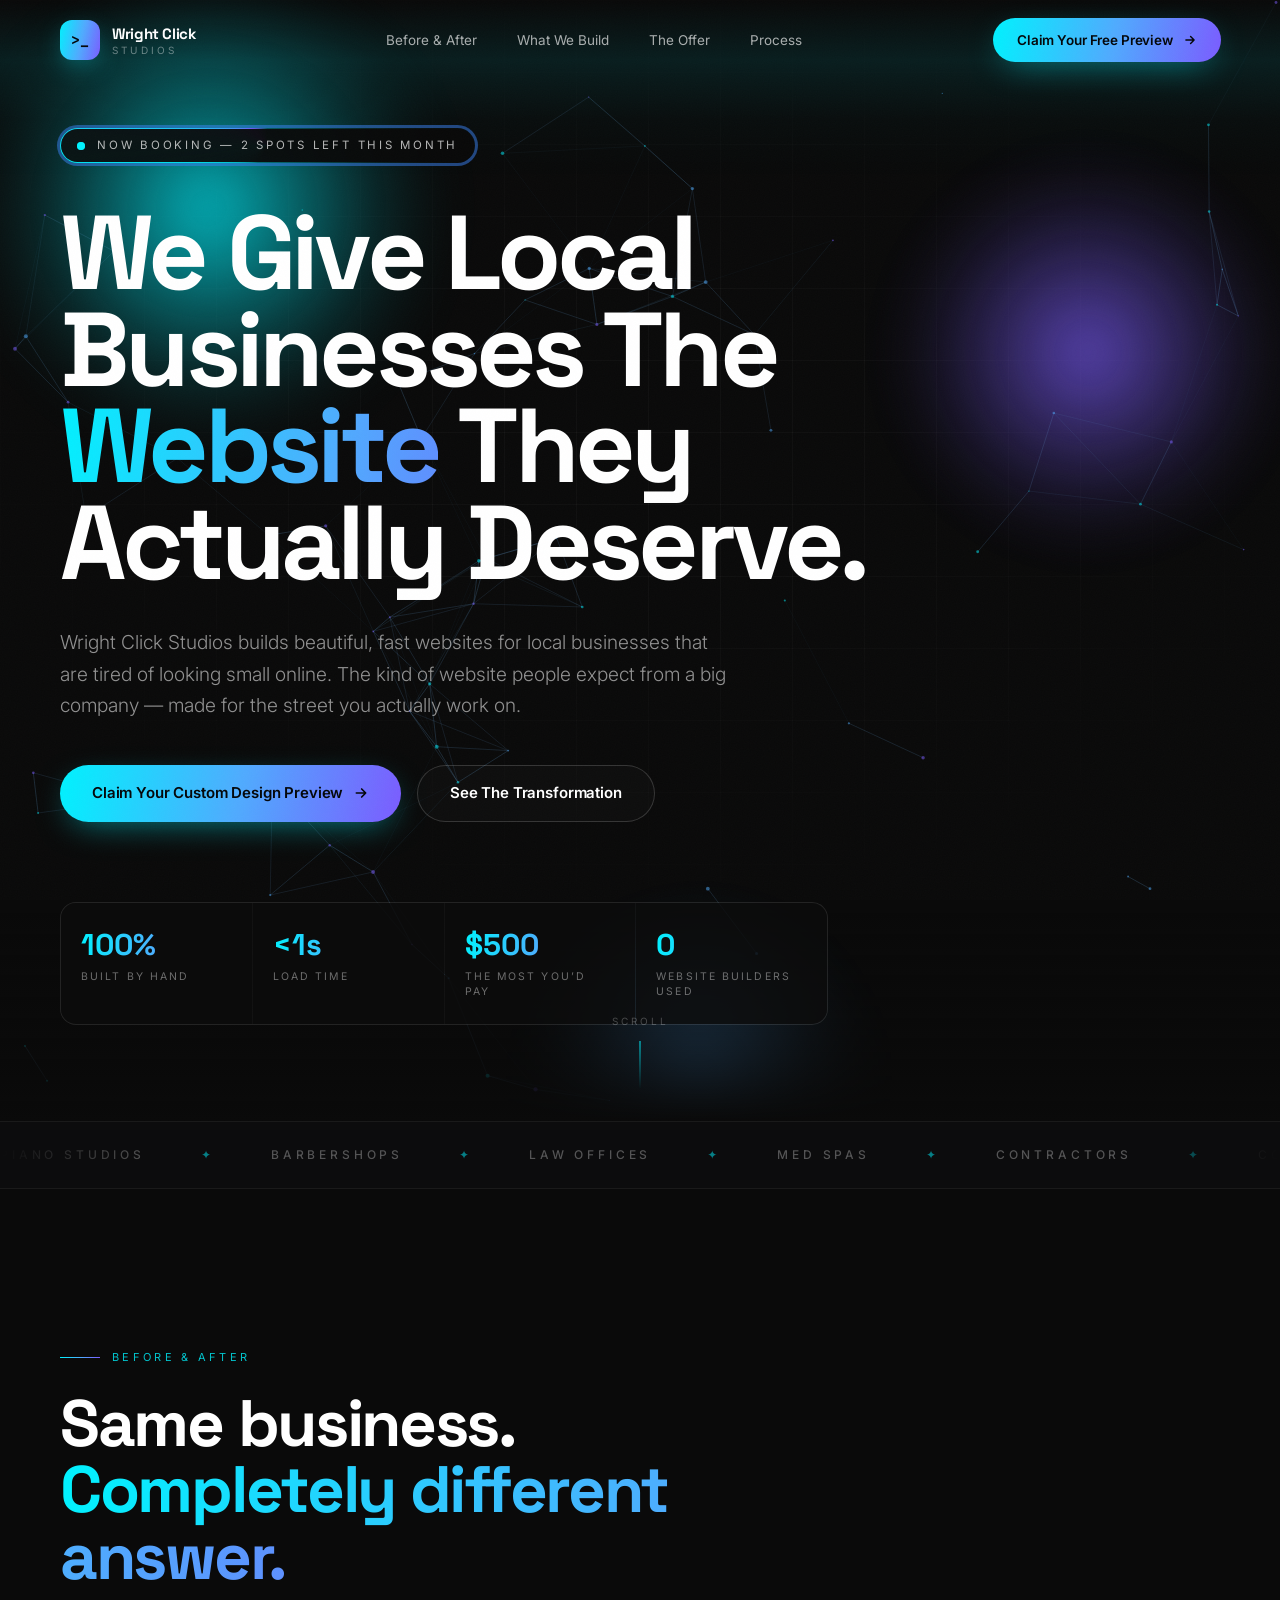
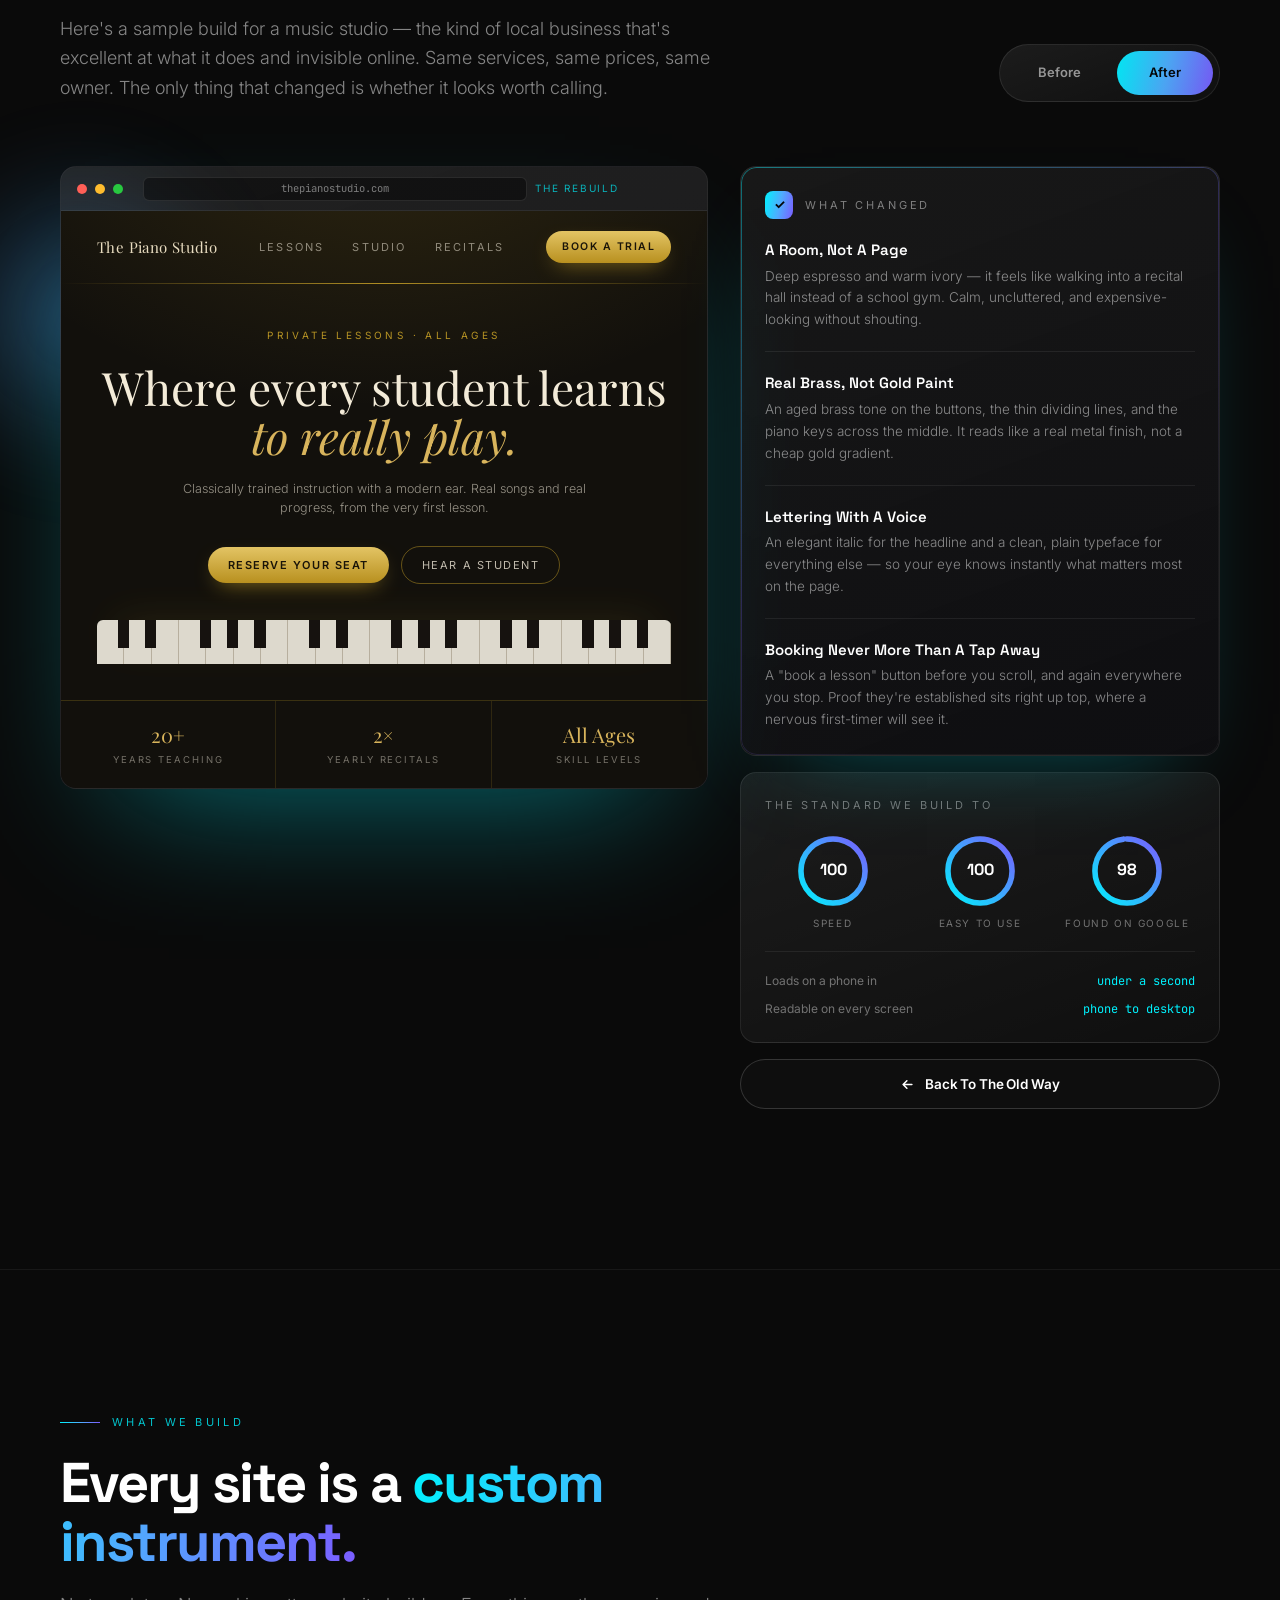
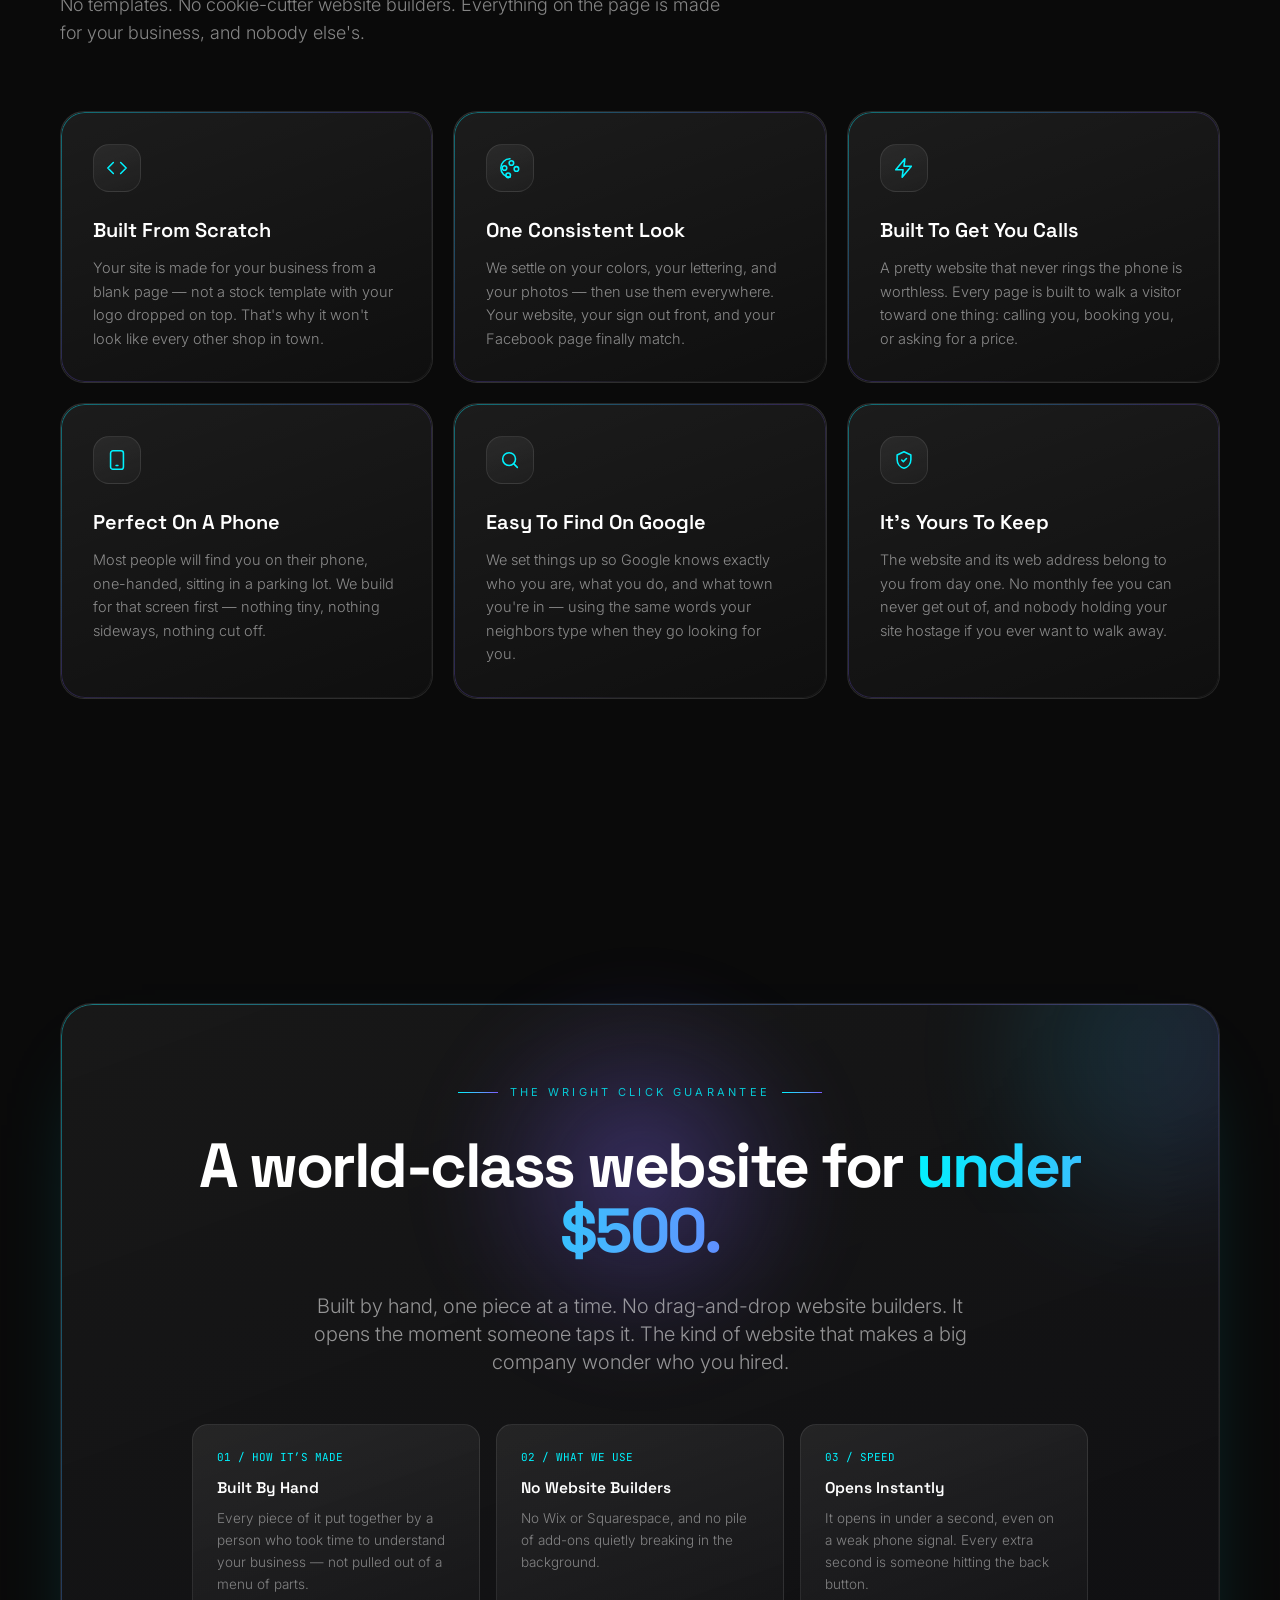
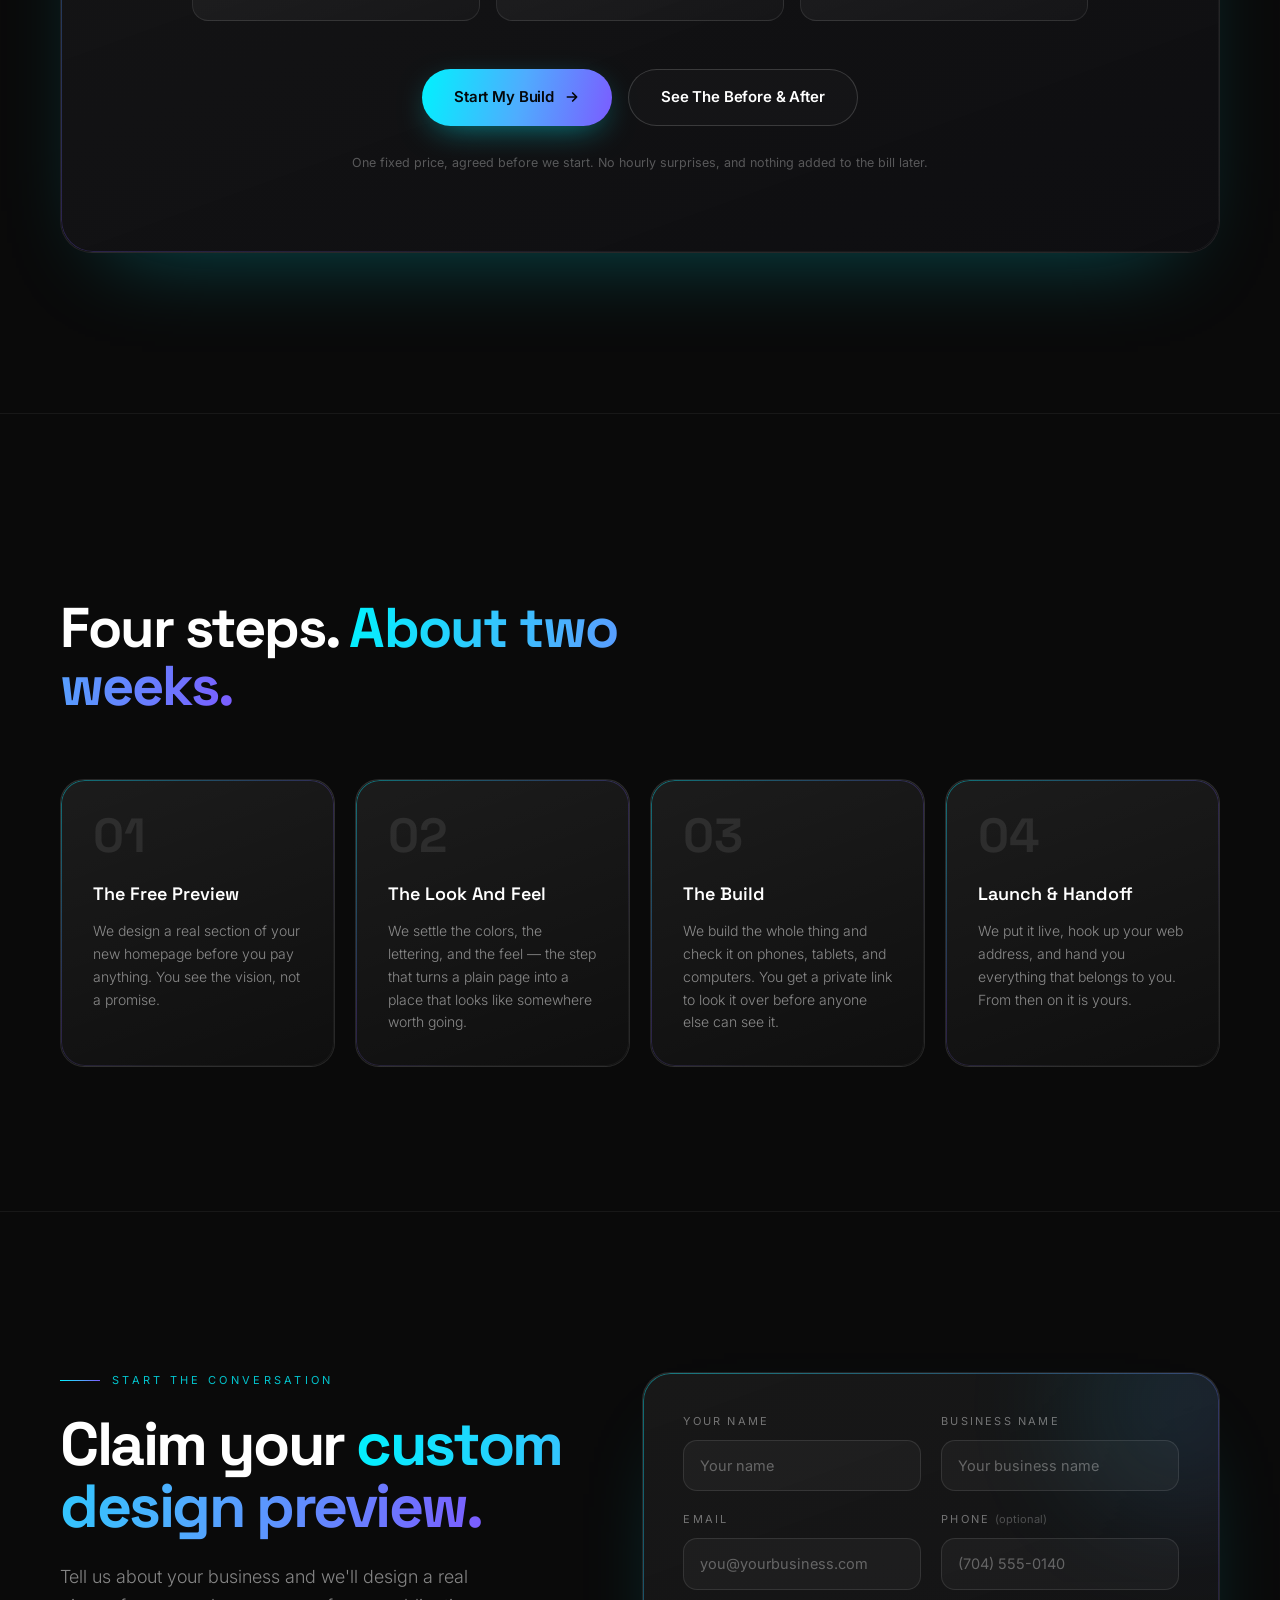
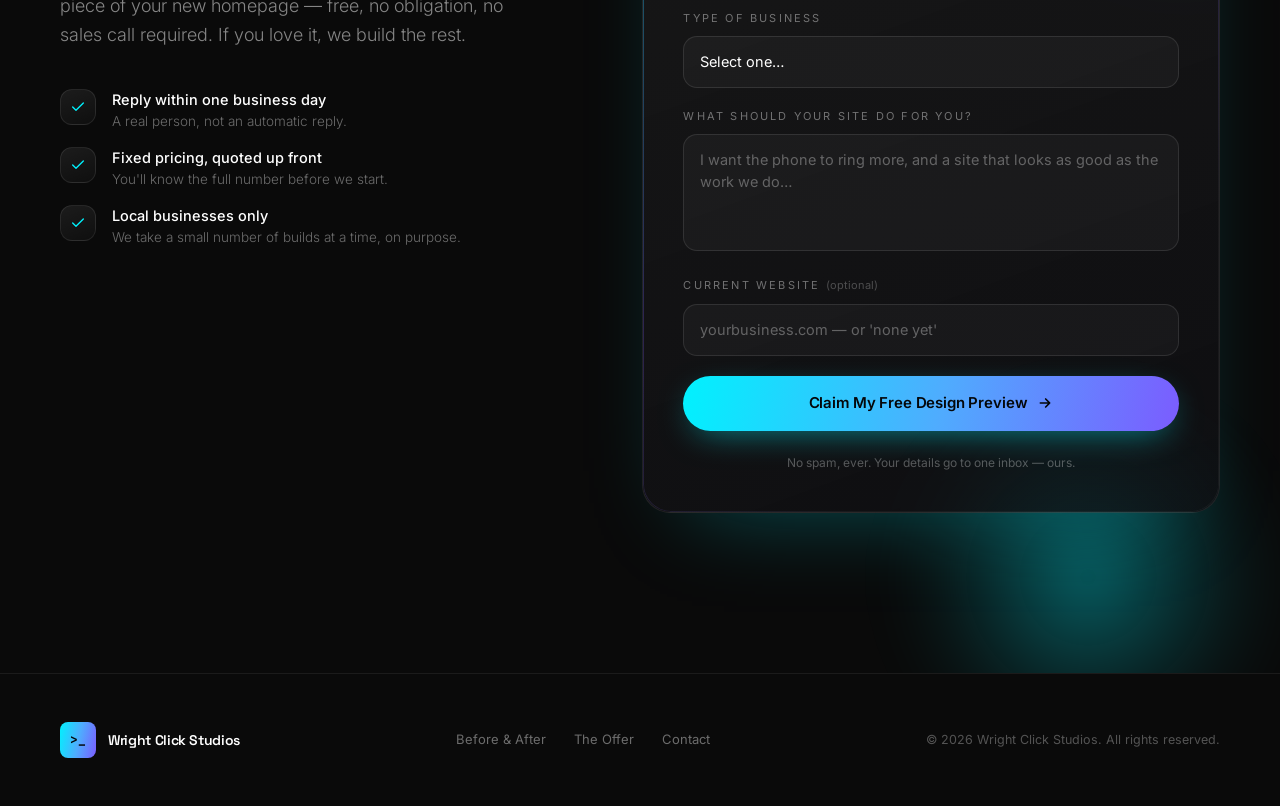
==== index.html @ a0e321ae "Rewrite remaining copy in plain English Removes the last of the industry language a local business o" ====
<!DOCTYPE html>
<html lang="en" class="scroll-smooth">
<head>
<meta charset="UTF-8" />
<meta name="viewport" content="width=device-width, initial-scale=1.0" />
<title>Wright Click Studios — Elite Websites for Local Businesses</title>
<meta name="description" content="Wright Click Studios builds beautiful, fast websites for local businesses. A website you'd be proud of, for under $500." />
<meta name="theme-color" content="#0A0A0A" />

<!-- Carried over from the previous page at this domain. Removing it breaks TikTok domain verification. -->
<meta name="tiktok-developers-site-verification" content="P2GTsfRB4DUnDLSib3ySKTYpfyuixVwl" />

<meta property="og:title" content="Wright Click Studios — Elite Websites for Local Businesses" />
<meta property="og:description" content="We give local businesses the website they actually deserve. Built by hand, opens instantly, under $500." />
<meta property="og:type" content="website" />

<link rel="preconnect" href="https://fonts.googleapis.com" />
<link rel="preconnect" href="https://fonts.gstatic.com" crossorigin />
<link href="https://fonts.googleapis.com/css2?family=Space+Grotesk:wght@400;500;600;700&family=Inter:wght@300;400;500;600&family=Playfair+Display:ital,wght@0,500;0,700;1,500&family=JetBrains+Mono:wght@400;500&display=swap" rel="stylesheet" />

<!-- Tailwind is pre-compiled into the <style> block below. No CDN, no in-browser build. -->

<style>
  :root{
    --cyan:#00F2FE;
    --azure:#4FACFE;
    --violet:#7B5CFF;
    --grad: linear-gradient(102deg, #00F2FE 0%, #4FACFE 52%, #7B5CFF 100%);
  }

  html { scroll-padding-top: 96px; }
  body {
    background:#0A0A0A;
    color:#FFFFFF;
    -webkit-font-smoothing: antialiased;
    overflow-x: hidden;
  }

  ::selection { background: rgba(0,242,254,.28); color:#fff; }

  /* ---------- Scrollbar ---------- */
  ::-webkit-scrollbar { width: 10px; }
  ::-webkit-scrollbar-track { background:#0A0A0A; }
  ::-webkit-scrollbar-thumb {
    background: linear-gradient(180deg,#00F2FE,#7B5CFF);
    border-radius: 99px;
    border: 3px solid #0A0A0A;
  }

  /* ---------- Text + border gradients ---------- */
  .grad-text{
    background: var(--grad);
    -webkit-background-clip: text;
    background-clip: text;
    color: transparent;
  }
  .grad-bg{ background: var(--grad); }

  /* Gradient hairline border via mask */
  .grad-border{ position: relative; }
  .grad-border::before{
    content:"";
    position:absolute; inset:0;
    border-radius: inherit;
    padding:1px;
    background: linear-gradient(140deg, rgba(0,242,254,.55), rgba(123,92,255,.35) 45%, rgba(255,255,255,.06) 75%);
    -webkit-mask: linear-gradient(#000 0 0) content-box, linear-gradient(#000 0 0);
    -webkit-mask-composite: xor;
            mask: linear-gradient(#000 0 0) content-box, linear-gradient(#000 0 0);
            mask-composite: exclude;
    pointer-events:none;
    opacity:.75;
    transition: opacity .45s ease;
  }
  .grad-border:hover::before{ opacity:1; }

  /* ---------- Glass ---------- */
  /* No backdrop-filter here on purpose. A dozen blurred surfaces on screen at
     once was the main source of scroll jank, and over a near-black page the
     blur is invisible anyway — a translucent gradient reads identically.
     backdrop-filter is reserved for the fixed nav, which really does sit over
     moving content. */
  .glass{
    background: linear-gradient(160deg, rgba(255,255,255,.075), rgba(255,255,255,.025));
    border: 1px solid rgba(255,255,255,.09);
  }
  .glass-deep{
    background: linear-gradient(160deg, rgba(255,255,255,.06), rgba(16,16,20,.72));
    border: 1px solid rgba(255,255,255,.08);
    box-shadow: 0 40px 90px -50px rgba(0,242,254,.35), inset 0 1px 0 rgba(255,255,255,.07);
  }

  /* ---------- Ambient light ---------- */
  /* No filter: blur() at all. Blurring a 700px element is the single most
     expensive thing on the page — its cost scales with both radius and area,
     and it was what made scrolling stutter. A multi-stop radial gradient
     produces the same soft falloff and composites for free. */
  .aurora{
    position:absolute;
    border-radius:50%;
    filter: blur(22px);   /* small radius only — the gradient does the real work */
    pointer-events:none;
    will-change: transform;
  }
  /* Falloff is deliberately tight. Fill rate — the number of alpha-blended
     pixels — is what costs frames here, so the colour is concentrated in a
     bright core and reaches zero early rather than washing the viewport. */
  .a-cyan{
    background: radial-gradient(circle closest-side,
      rgba(0,242,254,.72), rgba(0,242,254,.38) 24%, rgba(0,242,254,.13) 44%,
      rgba(0,242,254,.03) 58%, rgba(0,242,254,0) 68%);
  }
  .a-violet{
    background: radial-gradient(circle closest-side,
      rgba(123,92,255,.75), rgba(123,92,255,.40) 24%, rgba(123,92,255,.14) 44%,
      rgba(123,92,255,.03) 58%, rgba(123,92,255,0) 68%);
  }
  .a-azure{
    background: radial-gradient(circle closest-side,
      rgba(79,172,254,.70), rgba(79,172,254,.36) 24%, rgba(79,172,254,.12) 44%,
      rgba(79,172,254,.03) 58%, rgba(79,172,254,0) 68%);
  }
  @keyframes drift {
    0%,100% { transform: translate3d(0,0,0) scale(1); }
    33%     { transform: translate3d(4%, -6%, 0) scale(1.09); }
    66%     { transform: translate3d(-5%, 4%, 0) scale(.96); }
  }
  .drift-slow { animation: drift 22s ease-in-out infinite; }
  .drift-slower { animation: drift 30s ease-in-out infinite reverse; }

  /* Fine technical grid */
  .grid-lines{
    background-image:
      linear-gradient(to right, rgba(255,255,255,.045) 1px, transparent 1px),
      linear-gradient(to bottom, rgba(255,255,255,.045) 1px, transparent 1px);
    background-size: 72px 72px;
    -webkit-mask-image: radial-gradient(ellipse 80% 60% at 50% 40%, #000 20%, transparent 78%);
            mask-image: radial-gradient(ellipse 80% 60% at 50% 40%, #000 20%, transparent 78%);
  }

  /* Film grain — plain fixed layer. No mix-blend-mode and no oversized box:
     both forced a full-viewport recomposite on every scroll frame. */
  .grain::after{
    content:"";
    position:fixed; inset:0;
    background-image:url("data:image/svg+xml,%3Csvg xmlns='http://www.w3.org/2000/svg' width='200' height='200'%3E%3Cfilter id='n'%3E%3CfeTurbulence type='fractalNoise' baseFrequency='.85' numOctaves='3'/%3E%3C/filter%3E%3Crect width='100%25' height='100%25' filter='url(%23n)' opacity='.42'/%3E%3C/svg%3E");
    opacity:.05;
    pointer-events:none;
    z-index:60;
  }

  /* ---------- Buttons ---------- */
  .btn{
    display:inline-flex; align-items:center; justify-content:center; gap:.6rem;
    border-radius: 999px;
    font-weight:600;
    letter-spacing:-.01em;
    /* --tx/--ty drive the magnetic pull, --s the hover scale, so JS and CSS never fight */
    transform: translate3d(var(--tx,0px), var(--ty,0px), 0) scale(var(--s,1));
    transition: transform .35s cubic-bezier(.16,1,.3,1), box-shadow .35s ease, background-color .35s ease, color .35s ease, border-color .35s ease, filter .35s ease;
    will-change: transform;
  }
  .btn:hover{ --s:1.055; }
  .btn:active{ --s:.975; }
  .magnetic{ transition: transform .18s cubic-bezier(.16,1,.3,1), box-shadow .35s ease, filter .35s ease; }
  .magnetic:not(:hover){ transition-duration: .55s; }
  .btn:focus-visible{ outline:2px solid var(--cyan); outline-offset:3px; }

  .btn-primary{
    background: var(--grad);
    color:#04070A;
    box-shadow: 0 10px 34px -12px rgba(0,242,254,.6);
  }
  .btn-primary:hover{ box-shadow: 0 20px 55px -14px rgba(0,242,254,.78); filter: brightness(1.07); }

  .btn-ghost{
    border:1px solid rgba(255,255,255,.16);
    color:#fff;
    background: rgba(255,255,255,.02);
  }
  .btn-ghost:hover{ border-color: rgba(0,242,254,.55); background: rgba(0,242,254,.07); }

  /* Shimmer sweep on primary buttons */
  .sheen{ position:relative; overflow:hidden; }
  .sheen::after{
    content:"";
    position:absolute; top:0; left:-130%;
    width:60%; height:100%;
    background: linear-gradient(100deg, transparent, rgba(255,255,255,.55), transparent);
    transform: skewX(-18deg);
    transition: left .75s cubic-bezier(.16,1,.3,1);
  }
  .sheen:hover::after{ left:130%; }

  /* ---------- Reveal on scroll ---------- */
  .reveal{
    opacity:0;
    transform: translateY(26px);
    transition: opacity .95s cubic-bezier(.16,1,.3,1), transform .95s cubic-bezier(.16,1,.3,1);
    transition-delay: var(--d, 0ms);
  }
  .reveal.in{ opacity:1; transform:none; }

  /* ---------- Marquee ---------- */
  @keyframes scrollx { from{ transform: translateX(0); } to{ transform: translateX(-50%); } }
  .marquee-track{ animation: scrollx 38s linear infinite; }
  .marquee:hover .marquee-track{ animation-play-state: paused; }
  .fade-x{
    -webkit-mask-image: linear-gradient(to right, transparent, #000 12%, #000 88%, transparent);
            mask-image: linear-gradient(to right, transparent, #000 12%, #000 88%, transparent);
  }

  /* ---------- Card spotlight follows cursor ---------- */
  .spotlight{ position:relative; overflow:hidden; }
  .spotlight::after{
    content:"";
    position:absolute; inset:0;
    background: radial-gradient(420px circle at var(--mx,50%) var(--my,0%), rgba(0,242,254,.13), transparent 62%);
    opacity:0; transition: opacity .5s ease;
    pointer-events:none;
  }
  .spotlight:hover::after{ opacity:1; }

  /* ---------- Case study panels ---------- */
  .panel{ display:none; }
  .panel.active{ display:block; animation: panelIn .65s cubic-bezier(.16,1,.3,1) both; }
  @keyframes panelIn{
    from{ opacity:0; transform: translateY(18px) scale(.985); filter: blur(6px); }
    to  { opacity:1; transform:none; filter:none; }
  }

  /* Keep both panels a similar height so toggling doesn't jolt the page */
  @media (min-width: 1024px){
    .case-grid{ min-height: 900px; }
  }

  .tab-btn{ transition: color .3s ease, background-color .3s ease, transform .3s cubic-bezier(.16,1,.3,1); }
  .tab-btn:hover{ transform: scale(1.03); }
  .tab-indicator{ transition: transform .5s cubic-bezier(.16,1,.3,1), width .5s cubic-bezier(.16,1,.3,1); }

  /* Browser chrome */
  .chrome-dot{ width:10px; height:10px; border-radius:99px; }

  /* --- "Before" mockup: deliberately generic 2009 local-business site --- */
  .old-site{
    background:#ffffff;
    color:#111;
    font-family: "Times New Roman", Times, serif;
    line-height:1.45;
  }
  .old-site a{ color:#0000EE; text-decoration:underline; }
  .old-site .old-banner{
    background:#e9e9e9;
    border-bottom:2px solid #999;
    text-align:center;
  }
  .old-site .old-nav{
    background:#f3f3f3;
    border-bottom:1px solid #bbb;
    font-size:12px;
    text-align:center;
  }
  .old-site .imgbox{
    background:
      repeating-linear-gradient(45deg,#e4e4e4 0 8px,#efefef 8px 16px);
    border:1px solid #c4c4c4;
    color:#8a8a8a;
    display:flex; align-items:center; justify-content:center;
    font-size:11px; font-family: Arial, sans-serif;
  }
  .old-site hr{ border:0; border-top:1px solid #ccc; margin:10px 0; }

  /* --- "After" mockup: Dark Conservatory --- */
  .new-site{
    background:
      radial-gradient(120% 90% at 50% -20%, rgba(201,162,39,.16), transparent 60%),
      #12100C;
    color:#EDE6D6;
    font-family: Inter, sans-serif;
  }
  .new-site .serif{ font-family:"Playfair Display", Georgia, serif; }
  .brass-rule{
    height:1px;
    background: linear-gradient(90deg, transparent, rgba(201,162,39,.85), transparent);
  }
  .brass-btn{
    background: linear-gradient(180deg,#E3C464,#B8901F);
    color:#1A1408;
    box-shadow: 0 8px 22px -10px rgba(201,162,39,.85);
  }
  .keys{ display:flex; height:100%; }
  .keys i{ flex:1; background:#F4EFE2; border-right:1px solid #c9c1ae; position:relative; }
  .keys i.b::after{
    content:"";
    position:absolute; top:0; right:-22%;
    width:44%; height:62%;
    background:#171310;
    z-index:2;
  }

  /* ---------- Metric dials ---------- */
  .dial circle.track{ stroke: rgba(255,255,255,.09); }
  .dial circle.value{
    stroke-linecap: round;
    transform: rotate(-90deg);
    transform-origin: 50% 50%;
    transition: stroke-dashoffset 1.8s cubic-bezier(.16,1,.3,1);
  }

  /* ---------- Form ---------- */
  .field{
    background: rgba(255,255,255,.035);
    border:1px solid rgba(255,255,255,.1);
    border-radius: 14px;
    transition: border-color .3s ease, box-shadow .3s ease, background-color .3s ease;
  }
  .field:focus{
    outline:none;
    border-color: rgba(0,242,254,.6);
    background: rgba(0,242,254,.045);
    box-shadow: 0 0 0 4px rgba(0,242,254,.1);
  }
  .field::placeholder{ color: rgba(255,255,255,.32); }
  select.field option{ background:#101014; color:#fff; }
  .field.err{ border-color:#FF6B6B; box-shadow:0 0 0 4px rgba(255,107,107,.12); }

  /* Scrolled nav. Defined here rather than toggled as Tailwind utility classes:
     the Tailwind CDN build watches the DOM and reacts to class mutations, and
     this toggles on every scroll past the threshold. */
  #nav.nav-solid{
    background: rgba(10,10,10,.72);
    backdrop-filter: blur(16px);
    -webkit-backdrop-filter: blur(16px);
    border-bottom: 1px solid rgba(255,255,255,.07);
  }

  /* Nav underline */
  .navlink{ position:relative; }
  .navlink::after{
    content:""; position:absolute; left:0; bottom:-6px;
    height:1px; width:0; background: var(--grad);
    transition: width .4s cubic-bezier(.16,1,.3,1);
  }
  .navlink:hover::after{ width:100%; }

  /* ============ HERO MOTION LAYER ============ */

  /* Scroll progress rail */
  #progress{
    position:fixed; top:0; left:0; height:2px; width:0;
    background: var(--grad);
    box-shadow: 0 0 16px rgba(0,242,254,.9);
    z-index:70;
    transition: width .12s linear;
    pointer-events:none;
  }

  /* Soft light that follows the cursor */
  #orb{
    position:fixed; top:0; left:0;
    width:520px; height:520px; margin:-260px 0 0 -260px;
    border-radius:50%;
    pointer-events:none; z-index:1;
    background: radial-gradient(circle, rgba(0,242,254,.11), rgba(123,92,255,.06) 44%, transparent 68%);
    opacity:0;
    transition: opacity .8s ease;
    will-change: transform;
  }

  /* Headline: line-by-line mask reveal */
  .line-mask{
    display:block;
    overflow:hidden;
    padding-bottom:.1em;
    margin-bottom:-.1em;
  }
  .line-inner{
    display:block;
    transform: translateY(112%);
    opacity:0;
    transition: transform 1.15s cubic-bezier(.16,1,.3,1), opacity .9s cubic-bezier(.16,1,.3,1);
    transition-delay: var(--d, 0ms);
    will-change: transform;
  }
  .lit .line-inner{ transform: translateY(0); opacity:1; }

  /* Living gradient for the focal words */
  .grad-flow{
    background: linear-gradient(100deg,#00F2FE,#4FACFE,#7B5CFF,#4FACFE,#00F2FE);
    background-size: 300% 100%;
    -webkit-background-clip: text;
            background-clip: text;
    color: transparent;
    animation: flow 9s linear infinite;
  }
  @keyframes flow{ to{ background-position: 300% 0; } }

  /* Cyan scan sweeping down the grid */
  .scanline{
    position:absolute; left:0; right:0; top:0;
    height:180px;
    background: linear-gradient(to bottom, transparent, rgba(0,242,254,.085), rgba(0,242,254,.02), transparent);
    animation: scan 9s cubic-bezier(.55,0,.45,1) infinite;
    pointer-events:none;
  }
  @keyframes scan{
    0%   { transform: translateY(-200px); opacity:0; }
    12%  { opacity:1; }
    88%  { opacity:1; }
    100% { transform: translateY(105vh); opacity:0; }
  }

  /* Rotating conic ring around the availability badge */
  .ring{ position:relative; border-radius:999px; overflow:hidden; padding:1px; }
  .ring-spin{
    position:absolute; left:50%; top:50%;
    width:240%; aspect-ratio:1/1;
    margin:-120% 0 0 -120%;
    background: conic-gradient(from 0deg, transparent 0 58%, rgba(0,242,254,.95) 74%, rgba(123,92,255,.9) 88%, transparent 100%);
    animation: spin 5s linear infinite;
  }
  @keyframes spin{ to{ transform: rotate(360deg); } }

  /* Parallax layers */
  .plx{ will-change: transform; }

  /* Hero content drifts and dissolves on scroll */
  #heroInner{ will-change: transform, opacity; }

  /* Stat cells light up */
  .stat{ position:relative; transition: background-color .5s ease; }
  .stat::before{
    content:""; position:absolute; top:0; left:0; right:0; height:1px;
    background: var(--grad);
    transform: scaleX(0);
    transform-origin: left;
    transition: transform .7s cubic-bezier(.16,1,.3,1);
  }
  .stat:hover{ background-color: rgba(0,242,254,.045); }
  .stat:hover::before{ transform: scaleX(1); }

  /* Shared card lift */
  .lift{ transition: transform .55s cubic-bezier(.16,1,.3,1), box-shadow .55s ease, border-color .55s ease; }
  .lift:hover{
    transform: translateY(-8px);
    box-shadow: 0 34px 74px -36px rgba(0,242,254,.5);
    border-color: rgba(0,242,254,.26);
  }

  /* Eyebrow rules draw themselves in */
  .eyebrow-line{ width:0; transition: width .9s cubic-bezier(.16,1,.3,1) .15s; }
  .reveal.in .eyebrow-line{ width:2.5rem; }

  /* Scroll cue */
  @keyframes cue{
    0%,100%{ transform: scaleY(.35); opacity:.35; transform-origin: top; }
    50%    { transform: scaleY(1);   opacity:1;   transform-origin: top; }
  }
  .cue-line{ animation: cue 2.4s ease-in-out infinite; }

  @media (prefers-reduced-motion: reduce){
    *, *::before, *::after{
      animation-duration:.001ms !important;
      animation-iteration-count:1 !important;
      transition-duration:.001ms !important;
    }
    .reveal{ opacity:1; transform:none; }
    .line-inner{ transform:none !important; opacity:1 !important; }
    .eyebrow-line{ width:2.5rem; }
    #particles, .scanline, .ring-spin, #orb{ display:none !important; }
  }
</style>

<style>
*,:after,:before{--tw-border-spacing-x:0;--tw-border-spacing-y:0;--tw-translate-x:0;--tw-translate-y:0;--tw-rotate:0;--tw-skew-x:0;--tw-skew-y:0;--tw-scale-x:1;--tw-scale-y:1;--tw-pan-x: ;--tw-pan-y: ;--tw-pinch-zoom: ;--tw-scroll-snap-strictness:proximity;--tw-gradient-from-position: ;--tw-gradient-via-position: ;--tw-gradient-to-position: ;--tw-ordinal: ;--tw-slashed-zero: ;--tw-numeric-figure: ;--tw-numeric-spacing: ;--tw-numeric-fraction: ;--tw-ring-inset: ;--tw-ring-offset-width:0px;--tw-ring-offset-color:#fff;--tw-ring-color:rgba(59,130,246,.5);--tw-ring-offset-shadow:0 0 #0000;--tw-ring-shadow:0 0 #0000;--tw-shadow:0 0 #0000;--tw-shadow-colored:0 0 #0000;--tw-blur: ;--tw-brightness: ;--tw-contrast: ;--tw-grayscale: ;--tw-hue-rotate: ;--tw-invert: ;--tw-saturate: ;--tw-sepia: ;--tw-drop-shadow: ;--tw-backdrop-blur: ;--tw-backdrop-brightness: ;--tw-backdrop-contrast: ;--tw-backdrop-grayscale: ;--tw-backdrop-hue-rotate: ;--tw-backdrop-invert: ;--tw-backdrop-opacity: ;--tw-backdrop-saturate: ;--tw-backdrop-sepia: ;--tw-contain-size: ;--tw-contain-layout: ;--tw-contain-paint: ;--tw-contain-style: }::backdrop{--tw-border-spacing-x:0;--tw-border-spacing-y:0;--tw-translate-x:0;--tw-translate-y:0;--tw-rotate:0;--tw-skew-x:0;--tw-skew-y:0;--tw-scale-x:1;--tw-scale-y:1;--tw-pan-x: ;--tw-pan-y: ;--tw-pinch-zoom: ;--tw-scroll-snap-strictness:proximity;--tw-gradient-from-position: ;--tw-gradient-via-position: ;--tw-gradient-to-position: ;--tw-ordinal: ;--tw-slashed-zero: ;--tw-numeric-figure: ;--tw-numeric-spacing: ;--tw-numeric-fraction: ;--tw-ring-inset: ;--tw-ring-offset-width:0px;--tw-ring-offset-color:#fff;--tw-ring-color:rgba(59,130,246,.5);--tw-ring-offset-shadow:0 0 #0000;--tw-ring-shadow:0 0 #0000;--tw-shadow:0 0 #0000;--tw-shadow-colored:0 0 #0000;--tw-blur: ;--tw-brightness: ;--tw-contrast: ;--tw-grayscale: ;--tw-hue-rotate: ;--tw-invert: ;--tw-saturate: ;--tw-sepia: ;--tw-drop-shadow: ;--tw-backdrop-blur: ;--tw-backdrop-brightness: ;--tw-backdrop-contrast: ;--tw-backdrop-grayscale: ;--tw-backdrop-hue-rotate: ;--tw-backdrop-invert: ;--tw-backdrop-opacity: ;--tw-backdrop-saturate: ;--tw-backdrop-sepia: ;--tw-contain-size: ;--tw-contain-layout: ;--tw-contain-paint: ;--tw-contain-style: }/*! tailwindcss v3.4.17 | MIT License | https://tailwindcss.com*/*,:after,:before{box-sizing:border-box;border:0 solid #e5e7eb}:after,:before{--tw-content:""}:host,html{line-height:1.5;-webkit-text-size-adjust:100%;-moz-tab-size:4;-o-tab-size:4;tab-size:4;font-family:ui-sans-serif,system-ui,sans-serif,Apple Color Emoji,Segoe UI Emoji,Segoe UI Symbol,Noto Color Emoji;font-feature-settings:normal;font-variation-settings:normal;-webkit-tap-highlight-color:transparent}body{margin:0;line-height:inherit}hr{height:0;color:inherit;border-top-width:1px}abbr:where([title]){-webkit-text-decoration:underline dotted;text-decoration:underline dotted}h1,h2,h3,h4,h5,h6{font-size:inherit;font-weight:inherit}a{color:inherit;text-decoration:inherit}b,strong{font-weight:bolder}code,kbd,pre,samp{font-family:JetBrains Mono,ui-monospace,monospace;font-feature-settings:normal;font-variation-settings:normal;font-size:1em}small{font-size:80%}sub,sup{font-size:75%;line-height:0;position:relative;vertical-align:baseline}sub{bottom:-.25em}sup{top:-.5em}table{text-indent:0;border-color:inherit;border-collapse:collapse}button,input,optgroup,select,textarea{font-family:inherit;font-feature-settings:inherit;font-variation-settings:inherit;font-size:100%;font-weight:inherit;line-height:inherit;letter-spacing:inherit;color:inherit;margin:0;padding:0}button,select{text-transform:none}button,input:where([type=button]),input:where([type=reset]),input:where([type=submit]){-webkit-appearance:button;background-color:transparent;background-image:none}:-moz-focusring{outline:auto}:-moz-ui-invalid{box-shadow:none}progress{vertical-align:baseline}::-webkit-inner-spin-button,::-webkit-outer-spin-button{height:auto}[type=search]{-webkit-appearance:textfield;outline-offset:-2px}::-webkit-search-decoration{-webkit-appearance:none}::-webkit-file-upload-button{-webkit-appearance:button;font:inherit}summary{display:list-item}blockquote,dd,dl,figure,h1,h2,h3,h4,h5,h6,hr,p,pre{margin:0}fieldset{margin:0}fieldset,legend{padding:0}menu,ol,ul{list-style:none;margin:0;padding:0}dialog{padding:0}textarea{resize:vertical}input::-moz-placeholder,textarea::-moz-placeholder{opacity:1;color:#9ca3af}input::placeholder,textarea::placeholder{opacity:1;color:#9ca3af}[role=button],button{cursor:pointer}:disabled{cursor:default}audio,canvas,embed,iframe,img,object,svg,video{display:block;vertical-align:middle}img,video{max-width:100%;height:auto}[hidden]:where(:not([hidden=until-found])){display:none}.pointer-events-none{pointer-events:none}.visible{visibility:visible}.invisible{visibility:hidden}.fixed{position:fixed}.absolute{position:absolute}.relative{position:relative}.inset-0{inset:0}.inset-x-0{left:0;right:0}.-bottom-56{bottom:-14rem}.-left-40{left:-10rem}.-left-56{left:-14rem}.-right-20{right:-5rem}.-right-24{right:-6rem}.-right-32{right:-8rem}.-top-20{top:-5rem}.-top-24{top:-6rem}.-top-40{top:-10rem}.bottom-0{bottom:0}.bottom-1\.5{bottom:.375rem}.bottom-8{bottom:2rem}.bottom-\[-14rem\]{bottom:-14rem}.left-0{left:0}.left-1\/2{left:50%}.left-1\/3{left:33.333333%}.top-0{top:0}.top-1\.5{top:.375rem}.top-1\/4{top:25%}.top-8{top:2rem}.z-10{z-index:10}.z-50{z-index:50}.mx-auto{margin-left:auto;margin-right:auto}.mb-1{margin-bottom:.25rem}.mb-16{margin-bottom:4rem}.mb-2{margin-bottom:.5rem}.mb-2\.5{margin-bottom:.625rem}.mb-3{margin-bottom:.75rem}.mb-4{margin-bottom:1rem}.mb-5{margin-bottom:1.25rem}.mb-6{margin-bottom:1.5rem}.mb-8{margin-bottom:2rem}.mb-9{margin-bottom:2.25rem}.ml-3{margin-left:.75rem}.mt-1{margin-top:.25rem}.mt-1\.5{margin-top:.375rem}.mt-10{margin-top:2.5rem}.mt-11{margin-top:2.75rem}.mt-12{margin-top:3rem}.mt-2{margin-top:.5rem}.mt-2\.5{margin-top:.625rem}.mt-20{margin-top:5rem}.mt-4{margin-top:1rem}.mt-5{margin-top:1.25rem}.mt-6{margin-top:1.5rem}.mt-7{margin-top:1.75rem}.mt-8{margin-top:2rem}.mt-9{margin-top:2.25rem}.block{display:block}.inline-block{display:inline-block}.flex{display:flex}.inline-flex{display:inline-flex}.table{display:table}.grid{display:grid}.hidden{display:none}.h-10{height:2.5rem}.h-11{height:2.75rem}.h-12{height:3rem}.h-16{height:4rem}.h-2{height:.5rem}.h-20{height:5rem}.h-24{height:6rem}.h-52{height:13rem}.h-56{height:14rem}.h-6{height:1.5rem}.h-7{height:1.75rem}.h-72{height:18rem}.h-9{height:2.25rem}.h-\[34rem\]{height:34rem}.h-\[38rem\]{height:38rem}.h-\[40rem\]{height:40rem}.h-\[42rem\]{height:42rem}.h-\[46rem\]{height:46rem}.h-full{height:100%}.h-px{height:1px}.min-h-\[100svh\]{min-height:100svh}.w-10{width:2.5rem}.w-11{width:2.75rem}.w-12{width:3rem}.w-16{width:4rem}.w-2{width:.5rem}.w-28{width:7rem}.w-56{width:14rem}.w-7{width:1.75rem}.w-72{width:18rem}.w-9{width:2.25rem}.w-\[34rem\]{width:34rem}.w-\[38rem\]{width:38rem}.w-\[40rem\]{width:40rem}.w-\[42rem\]{width:42rem}.w-\[46rem\]{width:46rem}.w-full{width:100%}.w-max{width:-moz-max-content;width:max-content}.w-px{width:1px}.max-w-2xl{max-width:42rem}.max-w-3xl{max-width:48rem}.max-w-4xl{max-width:56rem}.max-w-5xl{max-width:64rem}.max-w-\[74px\]{max-width:74px}.max-w-md{max-width:28rem}.max-w-screen{max-width:1240px}.max-w-sm{max-width:24rem}.flex-1{flex:1 1 0%}.shrink-0{flex-shrink:0}.-translate-x-1\/2{--tw-translate-x:-50%}.-translate-x-1\/2,.transform{transform:translate(var(--tw-translate-x),var(--tw-translate-y)) rotate(var(--tw-rotate)) skewX(var(--tw-skew-x)) skewY(var(--tw-skew-y)) scaleX(var(--tw-scale-x)) scaleY(var(--tw-scale-y))}@keyframes ping{75%,to{transform:scale(2);opacity:0}}.animate-ping{animation:ping 1s cubic-bezier(0,0,.2,1) infinite}.resize-none{resize:none}.resize{resize:both}.appearance-none{-webkit-appearance:none;-moz-appearance:none;appearance:none}.grid-cols-2{grid-template-columns:repeat(2,minmax(0,1fr))}.grid-cols-3{grid-template-columns:repeat(3,minmax(0,1fr))}.flex-col{flex-direction:column}.place-items-center{place-items:center}.items-start{align-items:flex-start}.items-center{align-items:center}.justify-center{justify-content:center}.justify-between{justify-content:space-between}.gap-1{gap:.25rem}.gap-10{gap:2.5rem}.gap-12{gap:3rem}.gap-14{gap:3.5rem}.gap-2{gap:.5rem}.gap-3{gap:.75rem}.gap-4{gap:1rem}.gap-5{gap:1.25rem}.gap-6{gap:1.5rem}.gap-7{gap:1.75rem}.gap-8{gap:2rem}.gap-px{gap:1px}.space-y-3\.5>:not([hidden])~:not([hidden]){--tw-space-y-reverse:0;margin-top:calc(.875rem*(1 - var(--tw-space-y-reverse)));margin-bottom:calc(.875rem*var(--tw-space-y-reverse))}.space-y-4>:not([hidden])~:not([hidden]){--tw-space-y-reverse:0;margin-top:calc(1rem*(1 - var(--tw-space-y-reverse)));margin-bottom:calc(1rem*var(--tw-space-y-reverse))}.space-y-5>:not([hidden])~:not([hidden]){--tw-space-y-reverse:0;margin-top:calc(1.25rem*(1 - var(--tw-space-y-reverse)));margin-bottom:calc(1.25rem*var(--tw-space-y-reverse))}.overflow-hidden{overflow:hidden}.scroll-smooth{scroll-behavior:smooth}.whitespace-nowrap{white-space:nowrap}.rounded-2xl{border-radius:1rem}.rounded-3xl{border-radius:1.5rem}.rounded-\[1\.75rem\]{border-radius:1.75rem}.rounded-\[2rem\]{border-radius:2rem}.rounded-full{border-radius:9999px}.rounded-lg{border-radius:.5rem}.rounded-md{border-radius:.375rem}.rounded-xl{border-radius:.75rem}.rounded-t-md{border-top-left-radius:.375rem;border-top-right-radius:.375rem}.border{border-width:1px}.border-y{border-top-width:1px}.border-b,.border-y{border-bottom-width:1px}.border-r{border-right-width:1px}.border-t{border-top-width:1px}.border-black\/40{border-color:rgba(0,0,0,.4)}.border-white\/10{border-color:hsla(0,0%,100%,.1)}.border-white\/5{border-color:hsla(0,0%,100%,.05)}.border-white\/\[\.06\]{border-color:hsla(0,0%,100%,.06)}.border-white\/\[\.07\]{border-color:hsla(0,0%,100%,.07)}.bg-\[\#141416\]{--tw-bg-opacity:1;background-color:rgb(20 20 22/var(--tw-bg-opacity,1))}.bg-\[\#1a1a1c\]{--tw-bg-opacity:1;background-color:rgb(26 26 28/var(--tw-bg-opacity,1))}.bg-\[\#232326\]{--tw-bg-opacity:1;background-color:rgb(35 35 38/var(--tw-bg-opacity,1))}.bg-\[\#28C840\]{--tw-bg-opacity:1;background-color:rgb(40 200 64/var(--tw-bg-opacity,1))}.bg-\[\#FEBC2E\]{--tw-bg-opacity:1;background-color:rgb(254 188 46/var(--tw-bg-opacity,1))}.bg-\[\#FF5F57\]{--tw-bg-opacity:1;background-color:rgb(255 95 87/var(--tw-bg-opacity,1))}.bg-black\/40{background-color:rgba(0,0,0,.4)}.bg-cyan{--tw-bg-opacity:1;background-color:rgb(0 242 254/var(--tw-bg-opacity,1))}.bg-ink{--tw-bg-opacity:1;background-color:rgb(10 10 10/var(--tw-bg-opacity,1))}.bg-ink\/80{background-color:hsla(0,0%,4%,.8)}.bg-ink\/95{background-color:hsla(0,0%,4%,.95)}.bg-ink2\/60{background-color:rgba(14,14,16,.6)}.bg-white\/\[\.04\]{background-color:hsla(0,0%,100%,.04)}.bg-white\/\[\.07\]{background-color:hsla(0,0%,100%,.07)}.bg-gradient-to-b{background-image:linear-gradient(to bottom,var(--tw-gradient-stops))}.bg-gradient-to-t{background-image:linear-gradient(to top,var(--tw-gradient-stops))}.from-cyan{--tw-gradient-from:#00f2fe var(--tw-gradient-from-position);--tw-gradient-to:rgba(0,242,254,0) var(--tw-gradient-to-position);--tw-gradient-stops:var(--tw-gradient-from),var(--tw-gradient-to)}.from-ink{--tw-gradient-from:#0a0a0a var(--tw-gradient-from-position);--tw-gradient-to:hsla(0,0%,4%,0) var(--tw-gradient-to-position);--tw-gradient-stops:var(--tw-gradient-from),var(--tw-gradient-to)}.to-transparent{--tw-gradient-to:transparent var(--tw-gradient-to-position)}.fill-white{fill:#fff}.p-0{padding:0}.p-1\.5{padding:.375rem}.p-4{padding:1rem}.p-6{padding:1.5rem}.p-7{padding:1.75rem}.p-8{padding:2rem}.px-3{padding-left:.75rem;padding-right:.75rem}.px-4{padding-left:1rem;padding-right:1rem}.px-5{padding-left:1.25rem;padding-right:1.25rem}.px-6{padding-left:1.5rem;padding-right:1.5rem}.px-8{padding-left:2rem;padding-right:2rem}.py-10{padding-top:2.5rem;padding-bottom:2.5rem}.py-12{padding-top:3rem;padding-bottom:3rem}.py-2{padding-top:.5rem;padding-bottom:.5rem}.py-2\.5{padding-top:.625rem;padding-bottom:.625rem}.py-28{padding-top:7rem;padding-bottom:7rem}.py-3{padding-top:.75rem;padding-bottom:.75rem}.py-3\.5{padding-top:.875rem;padding-bottom:.875rem}.py-4{padding-top:1rem;padding-bottom:1rem}.py-5{padding-top:1.25rem;padding-bottom:1.25rem}.py-6{padding-top:1.5rem;padding-bottom:1.5rem}.pb-24{padding-bottom:6rem}.pb-6{padding-bottom:1.5rem}.pb-9{padding-bottom:2.25rem}.pt-1{padding-top:.25rem}.pt-11{padding-top:2.75rem}.pt-32{padding-top:8rem}.pt-5{padding-top:1.25rem}.text-left{text-align:left}.text-center{text-align:center}.font-body{font-family:Inter,system-ui,sans-serif}.font-display{font-family:Space Grotesk,system-ui,sans-serif}.font-mono{font-family:JetBrains Mono,ui-monospace,monospace}.text-2xl{font-size:1.5rem;line-height:2rem}.text-3xl{font-size:1.875rem;line-height:2.25rem}.text-5xl{font-size:3rem;line-height:1}.text-\[10\.5px\]{font-size:10.5px}.text-\[10px\]{font-size:10px}.text-\[11\.5px\]{font-size:11.5px}.text-\[11px\]{font-size:11px}.text-\[12\.5px\]{font-size:12.5px}.text-\[12px\]{font-size:12px}.text-\[13\.5px\]{font-size:13.5px}.text-\[13px\]{font-size:13px}.text-\[14\.5px\]{font-size:14.5px}.text-\[14px\]{font-size:14px}.text-\[15\.5px\]{font-size:15.5px}.text-\[15px\]{font-size:15px}.text-\[9\.5px\]{font-size:9.5px}.text-\[clamp\(1\.02rem\2c 1\.5vw\2c 1\.32rem\)\]{font-size:clamp(1.02rem,1.5vw,1.32rem)}.text-\[clamp\(1\.7rem\2c 3\.6vw\2c 2\.9rem\)\]{font-size:clamp(1.7rem,3.6vw,2.9rem)}.text-\[clamp\(1\.9rem\2c 5vw\2c 3\.9rem\)\]{font-size:clamp(1.9rem,5vw,3.9rem)}.text-\[clamp\(2\.1rem\2c 5\.2vw\2c 4\.1rem\)\]{font-size:clamp(2.1rem,5.2vw,4.1rem)}.text-\[clamp\(2\.1rem\2c 5vw\2c 3\.8rem\)\]{font-size:clamp(2.1rem,5vw,3.8rem)}.text-\[clamp\(2\.9rem\2c 8\.2vw\2c 7\.4rem\)\]{font-size:clamp(2.9rem,8.2vw,7.4rem)}.text-\[clamp\(2rem\2c 4\.6vw\2c 3\.5rem\)\]{font-size:clamp(2rem,4.6vw,3.5rem)}.text-lg{font-size:1.125rem}.text-lg,.text-xl{line-height:1.75rem}.text-xl{font-size:1.25rem}.font-bold{font-weight:700}.font-light{font-weight:300}.font-medium{font-weight:500}.font-semibold{font-weight:600}.uppercase{text-transform:uppercase}.normal-case{text-transform:none}.italic{font-style:italic}.leading-\[\.92\]{line-height:.92}.leading-\[1\.02\]{line-height:1.02}.leading-\[1\.03\]{line-height:1.03}.leading-\[1\.04\]{line-height:1.04}.leading-\[1\.05\]{line-height:1.05}.leading-\[1\.06\]{line-height:1.06}.leading-none{line-height:1}.leading-relaxed{line-height:1.625}.tracking-\[-\.035em\]{letter-spacing:-.035em}.tracking-\[-\.045em\]{letter-spacing:-.045em}.tracking-\[-\.04em\]{letter-spacing:-.04em}.tracking-\[\.14em\]{letter-spacing:.14em}.tracking-\[\.16em\]{letter-spacing:.16em}.tracking-\[\.18em\]{letter-spacing:.18em}.tracking-\[\.22em\]{letter-spacing:.22em}.tracking-\[\.24em\]{letter-spacing:.24em}.tracking-\[\.26em\]{letter-spacing:.26em}.tracking-\[\.2em\]{letter-spacing:.2em}.tracking-\[\.32em\]{letter-spacing:.32em}.tracking-\[\.34em\]{letter-spacing:.34em}.tracking-\[\.3em\]{letter-spacing:.3em}.tracking-normal{letter-spacing:0}.tracking-tight{letter-spacing:-.025em}.tracking-wide{letter-spacing:.025em}.text-\[\#04070A\]{--tw-text-opacity:1;color:rgb(4 7 10/var(--tw-text-opacity,1))}.text-\[\#FF6B6B\]{--tw-text-opacity:1;color:rgb(255 107 107/var(--tw-text-opacity,1))}.text-cyan{--tw-text-opacity:1;color:rgb(0 242 254/var(--tw-text-opacity,1))}.text-cyan\/50{color:rgba(0,242,254,.5)}.text-cyan\/70{color:rgba(0,242,254,.7)}.text-cyan\/80{color:rgba(0,242,254,.8)}.text-white{--tw-text-opacity:1;color:rgb(255 255 255/var(--tw-text-opacity,1))}.text-white\/25{color:hsla(0,0%,100%,.25)}.text-white\/30{color:hsla(0,0%,100%,.3)}.text-white\/35{color:hsla(0,0%,100%,.35)}.text-white\/40{color:hsla(0,0%,100%,.4)}.text-white\/45{color:hsla(0,0%,100%,.45)}.text-white\/50{color:hsla(0,0%,100%,.5)}.text-white\/55{color:hsla(0,0%,100%,.55)}.text-white\/60{color:hsla(0,0%,100%,.6)}.text-white\/65{color:hsla(0,0%,100%,.65)}.text-white\/70{color:hsla(0,0%,100%,.7)}.text-white\/80{color:hsla(0,0%,100%,.8)}.text-white\/\[\.09\]{color:hsla(0,0%,100%,.09)}.underline{text-decoration-line:underline}.antialiased{-webkit-font-smoothing:antialiased;-moz-osx-font-smoothing:grayscale}.opacity-70{opacity:.7}.opacity-90{opacity:.9}.opacity-95{opacity:.95}.opacity-\[\.12\]{opacity:.12}.opacity-\[\.13\]{opacity:.13}.shadow-\[0_18px_50px_-16px_rgba\(0\2c 242\2c 254\2c \.8\)\]{--tw-shadow:0 18px 50px -16px rgba(0,242,254,.8);--tw-shadow-colored:0 18px 50px -16px var(--tw-shadow-color);box-shadow:var(--tw-ring-offset-shadow,0 0 #0000),var(--tw-ring-shadow,0 0 #0000),var(--tw-shadow)}.shadow-\[0_50px_120px_-60px_rgba\(0\2c 0\2c 0\2c \.9\)\]{--tw-shadow:0 50px 120px -60px rgba(0,0,0,.9);--tw-shadow-colored:0 50px 120px -60px var(--tw-shadow-color);box-shadow:var(--tw-ring-offset-shadow,0 0 #0000),var(--tw-ring-shadow,0 0 #0000),var(--tw-shadow)}.shadow-\[0_60px_140px_-60px_rgba\(0\2c 242\2c 254\2c \.45\)\]{--tw-shadow:0 60px 140px -60px rgba(0,242,254,.45);--tw-shadow-colored:0 60px 140px -60px var(--tw-shadow-color);box-shadow:var(--tw-ring-offset-shadow,0 0 #0000),var(--tw-ring-shadow,0 0 #0000),var(--tw-shadow)}.shadow-\[0_8px_28px_-10px_rgba\(0\2c 242\2c 254\2c \.8\)\]{--tw-shadow:0 8px 28px -10px rgba(0,242,254,.8);--tw-shadow-colored:0 8px 28px -10px var(--tw-shadow-color);box-shadow:var(--tw-ring-offset-shadow,0 0 #0000),var(--tw-ring-shadow,0 0 #0000),var(--tw-shadow)}.ring{--tw-ring-offset-shadow:var(--tw-ring-inset) 0 0 0 var(--tw-ring-offset-width) var(--tw-ring-offset-color);--tw-ring-shadow:var(--tw-ring-inset) 0 0 0 calc(3px + var(--tw-ring-offset-width)) var(--tw-ring-color);box-shadow:var(--tw-ring-offset-shadow),var(--tw-ring-shadow),var(--tw-shadow,0 0 #0000)}.blur{--tw-blur:blur(8px)}.blur,.blur-3xl{filter:var(--tw-blur) var(--tw-brightness) var(--tw-contrast) var(--tw-grayscale) var(--tw-hue-rotate) var(--tw-invert) var(--tw-saturate) var(--tw-sepia) var(--tw-drop-shadow)}.blur-3xl{--tw-blur:blur(64px)}.filter{filter:var(--tw-blur) var(--tw-brightness) var(--tw-contrast) var(--tw-grayscale) var(--tw-hue-rotate) var(--tw-invert) var(--tw-saturate) var(--tw-sepia) var(--tw-drop-shadow)}.backdrop-filter{-webkit-backdrop-filter:var(--tw-backdrop-blur) var(--tw-backdrop-brightness) var(--tw-backdrop-contrast) var(--tw-backdrop-grayscale) var(--tw-backdrop-hue-rotate) var(--tw-backdrop-invert) var(--tw-backdrop-opacity) var(--tw-backdrop-saturate) var(--tw-backdrop-sepia);backdrop-filter:var(--tw-backdrop-blur) var(--tw-backdrop-brightness) var(--tw-backdrop-contrast) var(--tw-backdrop-grayscale) var(--tw-backdrop-hue-rotate) var(--tw-backdrop-invert) var(--tw-backdrop-opacity) var(--tw-backdrop-saturate) var(--tw-backdrop-sepia)}.transition{transition-property:color,background-color,border-color,text-decoration-color,fill,stroke,opacity,box-shadow,transform,filter,-webkit-backdrop-filter;transition-property:color,background-color,border-color,text-decoration-color,fill,stroke,opacity,box-shadow,transform,filter,backdrop-filter;transition-property:color,background-color,border-color,text-decoration-color,fill,stroke,opacity,box-shadow,transform,filter,backdrop-filter,-webkit-backdrop-filter;transition-timing-function:cubic-bezier(.4,0,.2,1);transition-duration:.15s}.transition-all{transition-property:all;transition-timing-function:cubic-bezier(.4,0,.2,1);transition-duration:.15s}.transition-colors{transition-property:color,background-color,border-color,text-decoration-color,fill,stroke;transition-timing-function:cubic-bezier(.4,0,.2,1);transition-duration:.15s}.transition-transform{transition-property:transform;transition-timing-function:cubic-bezier(.4,0,.2,1);transition-duration:.15s}.duration-300{transition-duration:.3s}.duration-500{transition-duration:.5s}.ease-in-out{transition-timing-function:cubic-bezier(.4,0,.2,1)}.hover\:scale-105:hover{--tw-scale-x:1.05;--tw-scale-y:1.05;transform:translate(var(--tw-translate-x),var(--tw-translate-y)) rotate(var(--tw-rotate)) skewX(var(--tw-skew-x)) skewY(var(--tw-skew-y)) scaleX(var(--tw-scale-x)) scaleY(var(--tw-scale-y))}.hover\:bg-white\/5:hover{background-color:hsla(0,0%,100%,.05)}.hover\:text-white:hover{--tw-text-opacity:1;color:rgb(255 255 255/var(--tw-text-opacity,1))}.group:hover .group-hover\:rotate-6{--tw-rotate:6deg}.group:hover .group-hover\:rotate-6,.group:hover .group-hover\:scale-110{transform:translate(var(--tw-translate-x),var(--tw-translate-y)) rotate(var(--tw-rotate)) skewX(var(--tw-skew-x)) skewY(var(--tw-skew-y)) scaleX(var(--tw-scale-x)) scaleY(var(--tw-scale-y))}.group:hover .group-hover\:scale-110{--tw-scale-x:1.1;--tw-scale-y:1.1}@media (min-width:640px){.sm\:block{display:block}.sm\:flex{display:flex}.sm\:w-40{width:10rem}.sm\:w-auto{width:auto}.sm\:grid-cols-2{grid-template-columns:repeat(2,minmax(0,1fr))}.sm\:grid-cols-3{grid-template-columns:repeat(3,minmax(0,1fr))}.sm\:flex-row{flex-direction:row}.sm\:p-10{padding:2.5rem}.sm\:p-14{padding:3.5rem}.sm\:p-6{padding:1.5rem}.sm\:px-8{padding-left:2rem;padding-right:2rem}.sm\:px-9{padding-left:2.25rem;padding-right:2.25rem}.sm\:text-xl{font-size:1.25rem;line-height:1.75rem}}@media (min-width:768px){.md\:grid-cols-2{grid-template-columns:repeat(2,minmax(0,1fr))}.md\:grid-cols-4{grid-template-columns:repeat(4,minmax(0,1fr))}}@media (min-width:1024px){.lg\:block{display:block}.lg\:flex{display:flex}.lg\:hidden{display:none}.lg\:grid-cols-3{grid-template-columns:repeat(3,minmax(0,1fr))}.lg\:grid-cols-4{grid-template-columns:repeat(4,minmax(0,1fr))}.lg\:grid-cols-\[1\.35fr_1fr\]{grid-template-columns:1.35fr 1fr}.lg\:grid-cols-\[1fr_1\.15fr\]{grid-template-columns:1fr 1.15fr}.lg\:flex-row{flex-direction:row}.lg\:items-end{align-items:flex-end}.lg\:justify-between{justify-content:space-between}.lg\:gap-20{gap:5rem}.lg\:p-20{padding:5rem}.lg\:px-10{padding-left:2.5rem;padding-right:2.5rem}.lg\:py-36{padding-top:9rem;padding-bottom:9rem}.lg\:py-40{padding-top:10rem;padding-bottom:10rem}}
</style>

</head>

<body class="font-body bg-ink text-white antialiased grain">

<div id="progress"></div>
<div id="orb"></div>

<!-- ============================ NAV ============================ -->
<header id="nav" class="fixed top-0 inset-x-0 z-50 transition-all duration-500">
  <div class="max-w-screen mx-auto px-6 lg:px-10">
    <div class="flex items-center justify-between h-20">

      <a href="#top" class="group flex items-center gap-3">
        <div class="relative w-10 h-10 rounded-xl grad-bg grid place-items-center shadow-[0_8px_28px_-10px_rgba(0,242,254,.8)] transition-transform duration-500 group-hover:scale-110 group-hover:rotate-6">
          <span class="font-mono text-[15px] font-bold text-[#04070A]">&gt;_</span>
        </div>
        <div class="leading-none">
          <div class="font-display font-bold tracking-tight text-[15px]">Wright Click</div>
          <div class="text-[10px] uppercase tracking-[.32em] text-white/40 mt-1">Studios</div>
        </div>
      </a>

      <nav class="hidden lg:flex items-center gap-10 text-[13.5px] text-white/65">
        <a href="#work"     class="navlink hover:text-white transition-colors duration-300">Before &amp; After</a>
        <a href="#services" class="navlink hover:text-white transition-colors duration-300">What We Build</a>
        <a href="#value"    class="navlink hover:text-white transition-colors duration-300">The Offer</a>
        <a href="#process"  class="navlink hover:text-white transition-colors duration-300">Process</a>
      </nav>

      <div class="hidden lg:block">
        <a href="#contact" class="btn btn-primary sheen px-6 py-3 text-[13.5px]">
          Claim Your Free Preview
          <svg width="14" height="14" viewBox="0 0 24 24" fill="none" stroke="currentColor" stroke-width="2.5" stroke-linecap="round" stroke-linejoin="round"><path d="M5 12h14M13 6l6 6-6 6"/></svg>
        </a>
      </div>

      <button id="menuBtn" aria-label="Open menu" aria-expanded="false"
        class="lg:hidden w-11 h-11 rounded-xl glass grid place-items-center transition-transform duration-300 hover:scale-105">
        <svg id="menuIcon" width="20" height="20" viewBox="0 0 24 24" fill="none" stroke="currentColor" stroke-width="2" stroke-linecap="round"><path d="M4 7h16M4 12h16M4 17h16"/></svg>
      </button>
    </div>
  </div>

  <!-- Mobile menu -->
  <div id="mobileMenu" class="lg:hidden hidden px-6 pb-6">
    <div class="glass-deep rounded-3xl p-6 flex flex-col gap-1">
      <a href="#work"     class="mob-link py-3 px-3 rounded-xl text-white/80 hover:text-white hover:bg-white/5 transition-all duration-300">Before &amp; After</a>
      <a href="#services" class="mob-link py-3 px-3 rounded-xl text-white/80 hover:text-white hover:bg-white/5 transition-all duration-300">What We Build</a>
      <a href="#value"    class="mob-link py-3 px-3 rounded-xl text-white/80 hover:text-white hover:bg-white/5 transition-all duration-300">The Offer</a>
      <a href="#process"  class="mob-link py-3 px-3 rounded-xl text-white/80 hover:text-white hover:bg-white/5 transition-all duration-300">Process</a>
      <a href="#contact"  class="mob-link btn btn-primary sheen mt-4 py-3.5">Claim Your Free Preview</a>
    </div>
  </div>
</header>

<!-- ============================ HERO ============================ -->
<section id="top" class="relative min-h-[100svh] flex items-center overflow-hidden pt-32 pb-24">

  <!-- ambient: each .plx layer drifts against the cursor at its own depth -->
  <div class="absolute inset-0 overflow-hidden pointer-events-none">
    <div class="plx absolute inset-0" data-depth="12">
      <div class="absolute inset-0 grid-lines opacity-70"></div>
    </div>
    <div class="plx absolute inset-0" data-depth="30">
      <div class="aurora a-cyan drift-slow w-[46rem] h-[46rem] -top-40 -left-40"></div>
    </div>
    <div class="plx absolute inset-0" data-depth="-38">
      <div class="aurora a-violet drift-slower w-[40rem] h-[40rem] top-8 -right-32" style="opacity:.9"></div>
    </div>
    <div class="plx absolute inset-0" data-depth="22">
      <div class="aurora a-azure drift-slow w-[34rem] h-[34rem] bottom-[-14rem] left-1/3" style="opacity:.75"></div>
    </div>

    <canvas id="particles" class="absolute inset-0 w-full h-full"></canvas>
    <div class="scanline"></div>
    <div class="absolute inset-x-0 bottom-0 h-52 bg-gradient-to-t from-ink to-transparent"></div>
  </div>

  <div class="relative max-w-screen mx-auto px-6 lg:px-10 w-full">
    <div id="heroInner" class="max-w-5xl">

      <div class="reveal ring inline-block mb-9" style="--d:0ms">
        <span class="ring-spin"></span>
        <div class="relative flex items-center gap-3 rounded-full bg-ink/95 px-4 py-2">
          <span class="relative flex h-2 w-2">
            <span class="animate-ping absolute inline-flex h-full w-full rounded-full bg-cyan opacity-70"></span>
            <span class="relative inline-flex rounded-full h-2 w-2 bg-cyan"></span>
          </span>
          <span class="text-[11.5px] uppercase tracking-[.24em] text-white/70">Now booking — 2 spots left this month</span>
        </div>
      </div>

      <h1 class="hl font-display font-bold tracking-[-.045em] leading-[.92] text-[clamp(2.9rem,8.2vw,7.4rem)]">
        <span class="line-mask"><span class="line-inner" style="--d:80ms">We Give Local</span></span>
        <span class="line-mask"><span class="line-inner" style="--d:190ms">Businesses The</span></span>
        <span class="line-mask"><span class="line-inner" style="--d:300ms"><span class="grad-flow">Website</span> They</span></span>
        <span class="line-mask"><span class="line-inner" style="--d:410ms">Actually Deserve.</span></span>
      </h1>

      <p class="reveal mt-9 text-[clamp(1.02rem,1.5vw,1.32rem)] leading-relaxed text-white/55 max-w-2xl font-light" style="--d:620ms">
        Wright Click Studios builds beautiful, fast websites for local businesses that are tired of looking
        small online. The kind of website people expect from a big company — made for the street you
        actually work on.
      </p>

      <div class="reveal mt-11 flex flex-col sm:flex-row gap-4" style="--d:720ms">
        <a href="#contact" class="btn btn-primary sheen magnetic px-8 py-4 text-[15px]">
          Claim Your Custom Design Preview
          <svg width="16" height="16" viewBox="0 0 24 24" fill="none" stroke="currentColor" stroke-width="2.5" stroke-linecap="round" stroke-linejoin="round"><path d="M5 12h14M13 6l6 6-6 6"/></svg>
        </a>
        <a href="#work" class="btn btn-ghost magnetic px-8 py-4 text-[15px]">
          See The Transformation
        </a>
      </div>

      <!-- stat strip -->
      <div class="reveal mt-20 grid grid-cols-2 md:grid-cols-4 gap-px rounded-2xl overflow-hidden border border-white/[.07] bg-white/[.04] max-w-3xl" style="--d:820ms">
        <div class="stat bg-ink/80 px-5 py-6">
          <div class="font-display text-3xl font-bold grad-text"><span class="counter" data-count="100">0</span>%</div>
          <div class="mt-1.5 text-[10.5px] uppercase tracking-[.2em] text-white/40">Built by hand</div>
        </div>
        <div class="stat bg-ink/80 px-5 py-6">
          <div class="font-display text-3xl font-bold grad-text">&lt;<span class="counter" data-count="1">0</span>s</div>
          <div class="mt-1.5 text-[10.5px] uppercase tracking-[.2em] text-white/40">Load time</div>
        </div>
        <div class="stat bg-ink/80 px-5 py-6">
          <div class="font-display text-3xl font-bold grad-text">$<span class="counter" data-count="500">0</span></div>
          <div class="mt-1.5 text-[10.5px] uppercase tracking-[.2em] text-white/40">The most you’d pay</div>
        </div>
        <div class="stat bg-ink/80 px-5 py-6">
          <div class="font-display text-3xl font-bold grad-text"><span class="counter" data-count="0">0</span></div>
          <div class="mt-1.5 text-[10.5px] uppercase tracking-[.2em] text-white/40">Website builders used</div>
        </div>
      </div>
    </div>
  </div>

  <div class="absolute bottom-8 left-1/2 -translate-x-1/2 flex flex-col items-center gap-3 text-white/25">
    <span class="text-[10px] uppercase tracking-[.3em]">Scroll</span>
    <div class="cue-line w-px h-12 bg-gradient-to-b from-cyan to-transparent"></div>
  </div>
</section>

<!-- ============================ MARQUEE ============================ -->
<section class="relative border-y border-white/[.06] py-6 bg-ink2/60 overflow-hidden marquee">
  <div class="fade-x">
    <div class="marquee-track flex gap-14 w-max whitespace-nowrap text-[12px] uppercase tracking-[.32em] text-white/30 font-medium">
      <span>Piano Studios</span><span class="text-cyan/50">✦</span>
      <span>Barbershops</span><span class="text-cyan/50">✦</span>
      <span>Law Offices</span><span class="text-cyan/50">✦</span>
      <span>Med Spas</span><span class="text-cyan/50">✦</span>
      <span>Contractors</span><span class="text-cyan/50">✦</span>
      <span>Coffee Roasters</span><span class="text-cyan/50">✦</span>
      <span>Private Tutors</span><span class="text-cyan/50">✦</span>
      <span>Boutique Fitness</span><span class="text-cyan/50">✦</span>
      <!-- duplicate for seamless loop -->
      <span>Piano Studios</span><span class="text-cyan/50">✦</span>
      <span>Barbershops</span><span class="text-cyan/50">✦</span>
      <span>Law Offices</span><span class="text-cyan/50">✦</span>
      <span>Med Spas</span><span class="text-cyan/50">✦</span>
      <span>Contractors</span><span class="text-cyan/50">✦</span>
      <span>Coffee Roasters</span><span class="text-cyan/50">✦</span>
      <span>Private Tutors</span><span class="text-cyan/50">✦</span>
      <span>Boutique Fitness</span><span class="text-cyan/50">✦</span>
    </div>
  </div>
</section>

<!-- ============================ CASE STUDY ============================ -->
<section id="work" class="relative py-28 lg:py-40 overflow-hidden">
  <div class="aurora a-azure drift-slower w-[38rem] h-[38rem] top-1/4 -left-56" style="opacity:.5"></div>

  <div class="relative max-w-screen mx-auto px-6 lg:px-10">

    <div class="flex flex-col lg:flex-row lg:items-end lg:justify-between gap-8 mb-16">
      <div class="max-w-2xl">
        <div class="reveal flex items-center gap-3 mb-6">
          <span class="eyebrow-line h-px grad-bg"></span>
          <span class="text-[11px] uppercase tracking-[.3em] text-cyan/80">Before &amp; After</span>
        </div>
        <h2 class="reveal font-display font-bold tracking-[-.035em] leading-[1.02] text-[clamp(2.1rem,5.2vw,4.1rem)]" style="--d:80ms">
          Same business.<br /><span class="grad-flow">Completely different answer.</span>
        </h2>
        <p class="reveal mt-6 text-white/50 text-lg font-light leading-relaxed" style="--d:150ms">
          Here's a sample build for a music studio — the kind of local business that's excellent at what
          it does and invisible online. Same services, same prices, same owner. The only thing that
          changed is whether it looks worth calling.
        </p>
      </div>

      <!-- Tabs -->
      <div class="reveal" style="--d:220ms">
        <div id="tabs" class="relative glass rounded-full p-1.5 flex gap-1 w-full sm:w-auto" role="tablist" aria-label="Before and after comparison">
          <span id="tabIndicator" class="tab-indicator absolute top-1.5 bottom-1.5 left-0 rounded-full grad-bg opacity-95"></span>
          <button class="tab-btn relative z-10 px-6 sm:px-8 py-3 rounded-full text-[13px] font-semibold text-white/55 flex-1"
                  role="tab" aria-selected="false" aria-controls="panel-before" id="tab-before" data-tab="before">
            Before
          </button>
          <button class="tab-btn relative z-10 px-6 sm:px-8 py-3 rounded-full text-[13px] font-semibold text-[#04070A] flex-1"
                  role="tab" aria-selected="true" aria-controls="panel-after" id="tab-after" data-tab="after">
            After
          </button>
        </div>
      </div>
    </div>

    <!-- ---------- PANEL: BEFORE ---------- -->
    <div id="panel-before" class="panel" role="tabpanel" aria-labelledby="tab-before" tabindex="0">
      <div class="case-grid grid lg:grid-cols-[1.35fr_1fr] gap-8 items-start">

        <!-- Browser mock: old site -->
        <div class="rounded-2xl overflow-hidden border border-white/10 bg-[#1a1a1c] shadow-[0_50px_120px_-60px_rgba(0,0,0,.9)]">
          <div class="flex items-center gap-2 px-4 h-11 bg-[#232326] border-b border-black/40">
            <span class="chrome-dot bg-[#FF5F57]"></span>
            <span class="chrome-dot bg-[#FEBC2E]"></span>
            <span class="chrome-dot bg-[#28C840]"></span>
            <div class="ml-3 flex-1 max-w-sm h-6 rounded-md bg-[#141416] border border-white/5 grid place-items-center">
              <span class="font-mono text-[10.5px] text-white/35">thepianostudio.net/home.html</span>
            </div>
            <span class="text-[10px] uppercase tracking-[.18em] text-white/25 hidden sm:block">2009 · The Old Site</span>
          </div>

          <div class="old-site p-0">
            <div class="old-banner py-4 px-3">
              <div style="font-size:22px; font-weight:bold;">The Piano Studio</div>
              <div style="font-size:12px; color:#444;">Piano Lessons &nbsp;|&nbsp; All Ages &nbsp;|&nbsp; Call Today!</div>
            </div>
            <div class="old-nav py-2 px-3">
              <a href="#work" onclick="return false">Home</a> |
              <a href="#work" onclick="return false">About</a> |
              <a href="#work" onclick="return false">Rates</a> |
              <a href="#work" onclick="return false">Contact</a> |
              <a href="#work" onclick="return false">Links</a>
            </div>

            <div class="p-4 sm:p-6">
              <div style="text-align:center; font-size:15px; font-weight:bold; margin-bottom:8px;">
                Welcome to my web site!
              </div>
              <div class="flex flex-col sm:flex-row gap-4">
                <div class="imgbox w-full sm:w-40 h-24 shrink-0">photo1.jpg</div>
                <div style="font-size:13px;">
                  <p style="margin:0 0 8px;">
                    Hello and welcome. We have been teaching piano lessons for many years to students
                    of all ages and skill levels. Lessons are held at our studio. Please call for
                    availability as spots fill up fast.
                  </p>
                  <p style="margin:0;">
                    Rates: $30 per half hour. Recitals are held twice a year.
                    <a href="#work" onclick="return false">Click here</a> for more info.
                  </p>
                </div>
              </div>
              <hr />

              <div style="font-size:14px; font-weight:bold; margin-bottom:6px;">News &amp; Announcements</div>
              <ul style="font-size:12.5px; margin:0 0 10px; padding-left:20px;">
                <li>Summer recital sign-up sheet is posted in the studio. (06/2010)</li>
                <li>No lessons the week of Thanksgiving. (11/2009)</li>
                <li>New students welcome — please call before stopping by. (2008)</li>
              </ul>

              <hr />

              <div style="font-size:14px; font-weight:bold; margin-bottom:6px;">Lesson Rates</div>
              <table style="border-collapse:collapse; font-size:12.5px; width:100%; max-width:420px;">
                <tr style="background:#eee;">
                  <td style="border:1px solid #bbb; padding:4px 8px;"><b>Length</b></td>
                  <td style="border:1px solid #bbb; padding:4px 8px;"><b>Price</b></td>
                  <td style="border:1px solid #bbb; padding:4px 8px;"><b>Notes</b></td>
                </tr>
                <tr>
                  <td style="border:1px solid #bbb; padding:4px 8px;">30 min</td>
                  <td style="border:1px solid #bbb; padding:4px 8px;">$30</td>
                  <td style="border:1px solid #bbb; padding:4px 8px;">Beginners</td>
                </tr>
                <tr>
                  <td style="border:1px solid #bbb; padding:4px 8px;">45 min</td>
                  <td style="border:1px solid #bbb; padding:4px 8px;">$42</td>
                  <td style="border:1px solid #bbb; padding:4px 8px;">Call to ask</td>
                </tr>
                <tr>
                  <td style="border:1px solid #bbb; padding:4px 8px;">60 min</td>
                  <td style="border:1px solid #bbb; padding:4px 8px;">$55</td>
                  <td style="border:1px solid #bbb; padding:4px 8px;">Advanced only</td>
                </tr>
              </table>

              <hr />

              <div class="flex flex-col sm:flex-row gap-4 items-start">
                <div class="imgbox w-28 h-20 shrink-0">studio2.jpg</div>
                <div style="font-size:12.5px;">
                  <b>Contact:</b> Call or email &nbsp;·&nbsp;
                  <a href="#work" onclick="return false">info@thepianostudio.net</a><br />
                  <b>Hours:</b> Mon–Thu 3pm-8pm<br />
                  <b>Location:</b> Home studio — address given after first call.
                </div>
              </div>

              <hr />
              <div style="text-align:center; font-size:11px; color:#777;">
                Last updated: 03/14/2011 &nbsp;|&nbsp; Visitors: 004192 &nbsp;|&nbsp; Best viewed at 1024x768
              </div>
            </div>
          </div>
        </div>

        <!-- Diagnosis -->
        <div class="space-y-4">
          <div class="glass rounded-2xl p-6 grad-border">
            <div class="text-[11px] uppercase tracking-[.26em] text-white/40 mb-4">What's Costing Them Customers</div>
            <ul class="space-y-3.5 text-[14.5px] text-white/60 font-light">
              <li class="flex gap-3"><span class="text-[#FF6B6B] mt-.5">✕</span> Looks like a typed document, not a business</li>
              <li class="flex gap-3"><span class="text-[#FF6B6B] mt-.5">✕</span> Have to pinch and zoom to read it on a phone</li>
              <li class="flex gap-3"><span class="text-[#FF6B6B] mt-.5">✕</span> Prices buried in a paragraph, no way to book</li>
              <li class="flex gap-3"><span class="text-[#FF6B6B] mt-.5">✕</span> Nothing telling a visitor what to do next</li>
              <li class="flex gap-3"><span class="text-[#FF6B6B] mt-.5">✕</span> Old dates that make it look closed down</li>
              <li class="flex gap-3"><span class="text-[#FF6B6B] mt-.5">✕</span> A great business that comes across as cheap</li>
            </ul>
          </div>

          <div class="glass rounded-2xl p-6">
            <p class="text-white/45 text-[14.5px] font-light leading-relaxed italic">
              "This is the one we see most. The business is the best in town, and the website is
              quietly telling everyone it's the cheapest."
            </p>
            <div class="mt-4 text-[11px] uppercase tracking-[.22em] text-white/30">— What We Fix First</div>
          </div>

          <button class="btn btn-ghost w-full py-3.5 text-[13.5px]" data-goto="after">
            See The Wright Click Way
            <svg width="15" height="15" viewBox="0 0 24 24" fill="none" stroke="currentColor" stroke-width="2.5" stroke-linecap="round" stroke-linejoin="round"><path d="M5 12h14M13 6l6 6-6 6"/></svg>
          </button>
        </div>
      </div>
    </div>

    <!-- ---------- PANEL: AFTER ---------- -->
    <div id="panel-after" class="panel active" role="tabpanel" aria-labelledby="tab-after" tabindex="0">
      <div class="case-grid grid lg:grid-cols-[1.35fr_1fr] gap-8 items-start">

        <!-- Browser mock: new site -->
        <div class="relative rounded-2xl overflow-hidden glass-deep shadow-[0_60px_140px_-60px_rgba(0,242,254,.45)]">
          <div class="flex items-center gap-2 px-4 h-11 bg-white/[.04] border-b border-white/[.07]">
            <span class="chrome-dot bg-[#FF5F57]"></span>
            <span class="chrome-dot bg-[#FEBC2E]"></span>
            <span class="chrome-dot bg-[#28C840]"></span>
            <div class="ml-3 flex-1 max-w-sm h-6 rounded-md bg-black/40 border border-white/10 grid place-items-center">
              <span class="font-mono text-[10.5px] text-white/45">thepianostudio.com</span>
            </div>
            <span class="text-[10px] uppercase tracking-[.18em] text-cyan/70 hidden sm:block">The Rebuild</span>
          </div>

          <div class="new-site">
            <!-- nav -->
            <div class="flex items-center justify-between px-6 sm:px-9 py-5">
              <div class="serif text-[15px] tracking-wide" style="color:#E8DCC0;">The Piano Studio</div>
              <div class="hidden sm:flex gap-7 text-[11px] uppercase tracking-[.2em]" style="color:rgba(237,230,214,.55)">
                <span>Lessons</span><span>Studio</span><span>Recitals</span>
              </div>
              <div class="brass-btn hidden sm:block text-[10.5px] font-semibold px-4 py-2 rounded-full uppercase tracking-[.14em]">Book a Trial</div>
            </div>
            <div class="brass-rule"></div>

            <!-- hero -->
            <div class="px-6 sm:px-9 pt-11 pb-9 text-center relative">
              <div class="text-[10px] uppercase tracking-[.34em] mb-5" style="color:rgba(201,162,39,.9)">Private Lessons · All Ages</div>
              <div class="serif leading-[1.06] text-[clamp(1.7rem,3.6vw,2.9rem)]" style="color:#F3EBD8;">
                Where every student learns<br /><em style="color:#D8B45C;">to really play.</em>
              </div>
              <p class="mt-5 text-[12.5px] font-light max-w-md mx-auto" style="color:rgba(237,230,214,.6)">
                Classically trained instruction with a modern ear. Real songs and real progress,
                from the very first lesson.
              </p>
              <div class="mt-7 flex items-center justify-center gap-3">
                <div class="brass-btn text-[11px] font-semibold px-5 py-2.5 rounded-full uppercase tracking-[.14em]">Reserve Your Seat</div>
                <div class="text-[11px] px-5 py-2.5 rounded-full uppercase tracking-[.14em]" style="border:1px solid rgba(201,162,39,.45); color:rgba(237,230,214,.8)">Hear a Student</div>
              </div>

              <!-- piano keys motif -->
              <div class="mt-9 h-11 rounded-t-md overflow-hidden opacity-90" style="box-shadow:0 -10px 40px -20px rgba(201,162,39,.9)">
                <div class="keys">
                  <i class="b"></i><i class="b"></i><i></i><i class="b"></i><i class="b"></i><i class="b"></i><i></i>
                  <i class="b"></i><i class="b"></i><i></i><i class="b"></i><i class="b"></i><i class="b"></i><i></i>
                  <i class="b"></i><i class="b"></i><i></i><i class="b"></i><i class="b"></i><i class="b"></i><i></i>
                </div>
              </div>
            </div>

            <!-- proof row -->
            <div class="grid grid-cols-3 border-t" style="border-color:rgba(201,162,39,.22)">
              <div class="px-4 py-5 text-center border-r" style="border-color:rgba(201,162,39,.16)">
                <div class="serif text-xl" style="color:#D8B45C;">20+</div>
                <div class="text-[9.5px] uppercase tracking-[.2em] mt-1" style="color:rgba(237,230,214,.45)">Years Teaching</div>
              </div>
              <div class="px-4 py-5 text-center border-r" style="border-color:rgba(201,162,39,.16)">
                <div class="serif text-xl" style="color:#D8B45C;">2×</div>
                <div class="text-[9.5px] uppercase tracking-[.2em] mt-1" style="color:rgba(237,230,214,.45)">Yearly Recitals</div>
              </div>
              <div class="px-4 py-5 text-center">
                <div class="serif text-xl" style="color:#D8B45C;">All Ages</div>
                <div class="text-[9.5px] uppercase tracking-[.2em] mt-1" style="color:rgba(237,230,214,.45)">Skill Levels</div>
              </div>
            </div>
          </div>
        </div>

        <!-- Build sheet -->
        <div class="space-y-4">

          <div class="glass-deep rounded-2xl p-6 spotlight grad-border">
            <div class="flex items-center gap-3 mb-5">
              <span class="w-7 h-7 rounded-lg grad-bg grid place-items-center text-[#04070A] text-[13px] font-bold">✓</span>
              <div class="text-[11px] uppercase tracking-[.26em] text-white/45">What Changed</div>
            </div>

            <div class="space-y-5">
              <div>
                <div class="font-display font-semibold text-[15px] mb-1">A Room, Not A Page</div>
                <p class="text-[13.5px] text-white/50 font-light leading-relaxed">
                  Deep espresso and warm ivory — it feels like walking into a recital hall instead of a
                  school gym. Calm, uncluttered, and expensive-looking without shouting.
                </p>
              </div>
              <div class="h-px bg-white/[.07]"></div>
              <div>
                <div class="font-display font-semibold text-[15px] mb-1">Real Brass, Not Gold Paint</div>
                <p class="text-[13.5px] text-white/50 font-light leading-relaxed">
                  An aged brass tone on the buttons, the thin dividing lines, and the piano keys across
                  the middle. It reads like a real metal finish, not a cheap gold gradient.
                </p>
              </div>
              <div class="h-px bg-white/[.07]"></div>
              <div>
                <div class="font-display font-semibold text-[15px] mb-1">Lettering With A Voice</div>
                <p class="text-[13.5px] text-white/50 font-light leading-relaxed">
                  An elegant italic for the headline and a clean, plain typeface for everything else —
                  so your eye knows instantly what matters most on the page.
                </p>
              </div>
              <div class="h-px bg-white/[.07]"></div>
              <div>
                <div class="font-display font-semibold text-[15px] mb-1">Booking Never More Than A Tap Away</div>
                <p class="text-[13.5px] text-white/50 font-light leading-relaxed">
                  A "book a lesson" button before you scroll, and again everywhere you stop. Proof they're
                  established sits right up top, where a nervous first-timer will see it.
                </p>
              </div>
            </div>
          </div>

          <!-- metric dials -->
          <div class="glass rounded-2xl p-6">
            <div class="text-[11px] uppercase tracking-[.26em] text-white/40 mb-5">The Standard We Build To</div>
            <div class="grid grid-cols-3 gap-3">
              <div class="text-center">
                <svg class="dial w-full max-w-[74px] mx-auto" viewBox="0 0 120 120">
                  <circle class="track" cx="60" cy="60" r="52" fill="none" stroke-width="9"/>
                  <circle class="value" cx="60" cy="60" r="52" fill="none" stroke-width="9" stroke="url(#g1)"
                          stroke-dasharray="326.7" stroke-dashoffset="326.7" data-pct="100"/>
                  <defs>
                    <linearGradient id="g1" x1="0" y1="0" x2="1" y2="1">
                      <stop offset="0%" stop-color="#00F2FE"/><stop offset="100%" stop-color="#7B5CFF"/>
                    </linearGradient>
                  </defs>
                  <text x="60" y="67" text-anchor="middle" class="fill-white font-display" font-size="26" font-weight="700">100</text>
                </svg>
                <div class="mt-2 text-[10px] uppercase tracking-[.16em] text-white/40">Speed</div>
              </div>
              <div class="text-center">
                <svg class="dial w-full max-w-[74px] mx-auto" viewBox="0 0 120 120">
                  <circle class="track" cx="60" cy="60" r="52" fill="none" stroke-width="9"/>
                  <circle class="value" cx="60" cy="60" r="52" fill="none" stroke-width="9" stroke="url(#g1)"
                          stroke-dasharray="326.7" stroke-dashoffset="326.7" data-pct="100"/>
                  <text x="60" y="67" text-anchor="middle" class="fill-white font-display" font-size="26" font-weight="700">100</text>
                </svg>
                <div class="mt-2 text-[10px] uppercase tracking-[.16em] text-white/40">Easy to use</div>
              </div>
              <div class="text-center">
                <svg class="dial w-full max-w-[74px] mx-auto" viewBox="0 0 120 120">
                  <circle class="track" cx="60" cy="60" r="52" fill="none" stroke-width="9"/>
                  <circle class="value" cx="60" cy="60" r="52" fill="none" stroke-width="9" stroke="url(#g1)"
                          stroke-dasharray="326.7" stroke-dashoffset="326.7" data-pct="98"/>
                  <text x="60" y="67" text-anchor="middle" class="fill-white font-display" font-size="26" font-weight="700">98</text>
                </svg>
                <div class="mt-2 text-[10px] uppercase tracking-[.16em] text-white/40">Found on Google</div>
              </div>
            </div>
            <div class="mt-5 pt-5 border-t border-white/[.07] flex items-center justify-between text-[12px]">
              <span class="text-white/40">Loads on a phone in</span>
              <span class="font-mono text-cyan">under a second</span>
            </div>
            <div class="mt-2.5 flex items-center justify-between text-[12px]">
              <span class="text-white/40">Readable on every screen</span>
              <span class="font-mono text-cyan">phone to desktop</span>
            </div>
          </div>

          <button class="btn btn-ghost w-full py-3.5 text-[13.5px]" data-goto="before">
            <svg width="15" height="15" viewBox="0 0 24 24" fill="none" stroke="currentColor" stroke-width="2.5" stroke-linecap="round" stroke-linejoin="round"><path d="M19 12H5M11 18l-6-6 6-6"/></svg>
            Back To The Old Way
          </button>
        </div>
      </div>
    </div>
  </div>
</section>

<!-- ============================ SERVICES ============================ -->
<section id="services" class="relative py-28 lg:py-36 border-t border-white/[.06]">
  <div class="max-w-screen mx-auto px-6 lg:px-10">

    <div class="max-w-2xl mb-16">
      <div class="reveal flex items-center gap-3 mb-6">
        <span class="eyebrow-line h-px grad-bg"></span>
        <span class="text-[11px] uppercase tracking-[.3em] text-cyan/80">What We Build</span>
      </div>
      <h2 class="reveal font-display font-bold tracking-[-.035em] leading-[1.04] text-[clamp(2rem,4.6vw,3.5rem)]" style="--d:80ms">
        Every site is a <span class="grad-text">custom instrument.</span>
      </h2>
      <p class="reveal mt-5 text-white/50 text-lg font-light" style="--d:150ms">
        No templates. No cookie-cutter website builders. Everything on the page is made for your
        business, and nobody else's.
      </p>
    </div>

    <div class="grid md:grid-cols-2 lg:grid-cols-3 gap-5">

      <div class="reveal spotlight glass rounded-3xl p-8 grad-border lift" style="--d:0ms">
        <div class="w-12 h-12 rounded-2xl glass grid place-items-center mb-6 text-cyan">
          <svg width="22" height="22" viewBox="0 0 24 24" fill="none" stroke="currentColor" stroke-width="1.7" stroke-linecap="round" stroke-linejoin="round"><path d="M16 18l6-6-6-6M8 6l-6 6 6 6"/></svg>
        </div>
        <h3 class="font-display font-semibold text-xl mb-3">Built From Scratch</h3>
        <p class="text-white/50 text-[14.5px] font-light leading-relaxed">
          Your site is made for your business from a blank page — not a stock template with your
          logo dropped on top. That's why it won't look like every other shop in town.
        </p>
      </div>

      <div class="reveal spotlight glass rounded-3xl p-8 grad-border lift" style="--d:80ms">
        <div class="w-12 h-12 rounded-2xl glass grid place-items-center mb-6 text-cyan">
          <svg width="22" height="22" viewBox="0 0 24 24" fill="none" stroke="currentColor" stroke-width="1.7" stroke-linecap="round" stroke-linejoin="round"><circle cx="13.5" cy="6.5" r="2.5"/><circle cx="19" cy="13" r="2.5"/><circle cx="6" cy="12" r="2.5"/><circle cx="10" cy="20" r="2.5"/><path d="M12 2a10 10 0 100 20"/></svg>
        </div>
        <h3 class="font-display font-semibold text-xl mb-3">One Consistent Look</h3>
        <p class="text-white/50 text-[14.5px] font-light leading-relaxed">
          We settle on your colors, your lettering, and your photos — then use them everywhere. Your
          website, your sign out front, and your Facebook page finally match.
        </p>
      </div>

      <div class="reveal spotlight glass rounded-3xl p-8 grad-border lift" style="--d:160ms">
        <div class="w-12 h-12 rounded-2xl glass grid place-items-center mb-6 text-cyan">
          <svg width="22" height="22" viewBox="0 0 24 24" fill="none" stroke="currentColor" stroke-width="1.7" stroke-linecap="round" stroke-linejoin="round"><path d="M13 2L3 14h8l-1 8 10-12h-8l1-8z"/></svg>
        </div>
        <h3 class="font-display font-semibold text-xl mb-3">Built To Get You Calls</h3>
        <p class="text-white/50 text-[14.5px] font-light leading-relaxed">
          A pretty website that never rings the phone is worthless. Every page is built to walk a
          visitor toward one thing: calling you, booking you, or asking for a price.
        </p>
      </div>

      <div class="reveal spotlight glass rounded-3xl p-8 grad-border lift" style="--d:0ms">
        <div class="w-12 h-12 rounded-2xl glass grid place-items-center mb-6 text-cyan">
          <svg width="22" height="22" viewBox="0 0 24 24" fill="none" stroke="currentColor" stroke-width="1.7" stroke-linecap="round" stroke-linejoin="round"><rect x="5" y="2" width="14" height="20" rx="2.5"/><path d="M11 18h2"/></svg>
        </div>
        <h3 class="font-display font-semibold text-xl mb-3">Perfect On A Phone</h3>
        <p class="text-white/50 text-[14.5px] font-light leading-relaxed">
          Most people will find you on their phone, one-handed, sitting in a parking lot. We build
          for that screen first — nothing tiny, nothing sideways, nothing cut off.
        </p>
      </div>

      <div class="reveal spotlight glass rounded-3xl p-8 grad-border lift" style="--d:80ms">
        <div class="w-12 h-12 rounded-2xl glass grid place-items-center mb-6 text-cyan">
          <svg width="22" height="22" viewBox="0 0 24 24" fill="none" stroke="currentColor" stroke-width="1.7" stroke-linecap="round" stroke-linejoin="round"><circle cx="11" cy="11" r="7"/><path d="M20 20l-3.5-3.5"/></svg>
        </div>
        <h3 class="font-display font-semibold text-xl mb-3">Easy To Find On Google</h3>
        <p class="text-white/50 text-[14.5px] font-light leading-relaxed">
          We set things up so Google knows exactly who you are, what you do, and what town you're
          in — using the same words your neighbors type when they go looking for you.
        </p>
      </div>

      <div class="reveal spotlight glass rounded-3xl p-8 grad-border lift" style="--d:160ms">
        <div class="w-12 h-12 rounded-2xl glass grid place-items-center mb-6 text-cyan">
          <svg width="22" height="22" viewBox="0 0 24 24" fill="none" stroke="currentColor" stroke-width="1.7" stroke-linecap="round" stroke-linejoin="round"><path d="M12 3l7.5 3.5v5c0 4.6-3.1 8.5-7.5 9.5-4.4-1-7.5-4.9-7.5-9.5v-5L12 3z"/><path d="M9.5 12l1.8 1.8 3.4-3.4"/></svg>
        </div>
        <h3 class="font-display font-semibold text-xl mb-3">It's Yours To Keep</h3>
        <p class="text-white/50 text-[14.5px] font-light leading-relaxed">
          The website and its web address belong to you from day one. No monthly fee you can never
          get out of, and nobody holding your site hostage if you ever want to walk away.
        </p>
      </div>
    </div>
  </div>
</section>

<!-- ============================ VALUE / GUARANTEE ============================ -->
<section id="value" class="relative py-28 lg:py-40 overflow-hidden">
  <div class="aurora a-violet drift-slow w-[42rem] h-[42rem] top-0 left-1/2 -translate-x-1/2" style="opacity:.55"></div>

  <div class="relative max-w-screen mx-auto px-6 lg:px-10">
    <div class="reveal glass-deep rounded-[2rem] p-8 sm:p-14 lg:p-20 grad-border overflow-hidden relative">
      <div class="absolute -top-24 -right-24 w-72 h-72 rounded-full grad-bg opacity-[.13] blur-3xl"></div>

      <div class="relative text-center max-w-4xl mx-auto">
        <div class="flex items-center justify-center gap-3 mb-8">
          <span class="eyebrow-line h-px grad-bg"></span>
          <span class="text-[11px] uppercase tracking-[.3em] text-cyan/80">The Wright Click Guarantee</span>
          <span class="eyebrow-line h-px grad-bg"></span>
        </div>

        <h2 class="font-display font-bold tracking-[-.04em] leading-[1.05] text-[clamp(1.9rem,5vw,3.9rem)]">
          A world-class website for
          <span class="grad-flow">under $500.</span>
        </h2>

        <p class="mt-7 text-white/55 text-lg sm:text-xl font-light leading-relaxed max-w-2xl mx-auto">
          Built by hand, one piece at a time. No drag-and-drop website builders. It opens the moment
          someone taps it. The kind of website that makes a big company wonder who you hired.
        </p>

        <div class="mt-12 grid sm:grid-cols-3 gap-4 text-left">
          <div class="glass rounded-2xl p-6">
            <div class="font-mono text-[11px] text-cyan mb-3">01 / HOW IT’S MADE</div>
            <div class="font-display font-semibold text-[15.5px] mb-2">Built By Hand</div>
            <p class="text-white/45 text-[13.5px] font-light leading-relaxed">Every piece of it put together by a person who took time to understand your business — not pulled out of a menu of parts.</p>
          </div>
          <div class="glass rounded-2xl p-6">
            <div class="font-mono text-[11px] text-cyan mb-3">02 / WHAT WE USE</div>
            <div class="font-display font-semibold text-[15.5px] mb-2">No Website Builders</div>
            <p class="text-white/45 text-[13.5px] font-light leading-relaxed">No Wix or Squarespace, and no pile of add-ons quietly breaking in the background.</p>
          </div>
          <div class="glass rounded-2xl p-6">
            <div class="font-mono text-[11px] text-cyan mb-3">03 / SPEED</div>
            <div class="font-display font-semibold text-[15.5px] mb-2">Opens Instantly</div>
            <p class="text-white/45 text-[13.5px] font-light leading-relaxed">It opens in under a second, even on a weak phone signal. Every extra second is someone hitting the back button.</p>
          </div>
        </div>

        <div class="mt-12 flex flex-col sm:flex-row gap-4 justify-center">
          <a href="#contact" class="btn btn-primary sheen px-8 py-4 text-[15px]">
            Start My Build
            <svg width="16" height="16" viewBox="0 0 24 24" fill="none" stroke="currentColor" stroke-width="2.5" stroke-linecap="round" stroke-linejoin="round"><path d="M5 12h14M13 6l6 6-6 6"/></svg>
          </a>
          <a href="#work" class="btn btn-ghost px-8 py-4 text-[15px]">See The Before &amp; After</a>
        </div>

        <p class="mt-7 text-[12.5px] text-white/30">
          One fixed price, agreed before we start. No hourly surprises, and nothing added to the bill later.
        </p>
      </div>
    </div>
  </div>
</section>

<!-- ============================ PROCESS ============================ -->
<section id="process" class="relative py-28 lg:py-36 border-t border-white/[.06]">
  <div class="max-w-screen mx-auto px-6 lg:px-10">

    <div class="max-w-2xl mb-16">
      <div class="reveal flex items-center gap-3 mb-6">
        <span class="eyebrow-line h-px grad-bg"></span>
        <span class="text-[11px] uppercase tracking-[.3em] text-cyan/80">How It Works</span>
      </div>
      <h2 class="reveal font-display font-bold tracking-[-.035em] leading-[1.04] text-[clamp(2rem,4.6vw,3.5rem)]" style="--d:80ms">
        Four steps. <span class="grad-text">About two weeks.</span>
      </h2>
    </div>

    <div class="grid md:grid-cols-2 lg:grid-cols-4 gap-5">
      <div class="reveal glass rounded-3xl p-8 grad-border spotlight lift" style="--d:0ms">
        <div class="font-display text-5xl font-bold text-white/[.09] mb-5">01</div>
        <h3 class="font-display font-semibold text-lg mb-3">The Free Preview</h3>
        <p class="text-white/50 text-[14px] font-light leading-relaxed">
          We design a real section of your new homepage before you pay anything. You see the vision,
          not a promise.
        </p>
      </div>
      <div class="reveal glass rounded-3xl p-8 grad-border spotlight lift" style="--d:80ms">
        <div class="font-display text-5xl font-bold text-white/[.09] mb-5">02</div>
        <h3 class="font-display font-semibold text-lg mb-3">The Look And Feel</h3>
        <p class="text-white/50 text-[14px] font-light leading-relaxed">
          We settle the colors, the lettering, and the feel — the step that turns a plain page into a
          place that looks like somewhere worth going.
        </p>
      </div>
      <div class="reveal glass rounded-3xl p-8 grad-border spotlight lift" style="--d:160ms">
        <div class="font-display text-5xl font-bold text-white/[.09] mb-5">03</div>
        <h3 class="font-display font-semibold text-lg mb-3">The Build</h3>
        <p class="text-white/50 text-[14px] font-light leading-relaxed">
          We build the whole thing and check it on phones, tablets, and computers. You get a private
          link to look it over before anyone else can see it.
        </p>
      </div>
      <div class="reveal glass rounded-3xl p-8 grad-border spotlight lift" style="--d:240ms">
        <div class="font-display text-5xl font-bold text-white/[.09] mb-5">04</div>
        <h3 class="font-display font-semibold text-lg mb-3">Launch &amp; Handoff</h3>
        <p class="text-white/50 text-[14px] font-light leading-relaxed">
          We put it live, hook up your web address, and hand you everything that belongs to you. From
          then on it is yours.
        </p>
      </div>
    </div>
  </div>
</section>

<!-- ============================ CONTACT ============================ -->
<section id="contact" class="relative py-28 lg:py-40 overflow-hidden border-t border-white/[.06]">
  <div class="aurora a-cyan drift-slower w-[40rem] h-[40rem] -bottom-56 -right-32" style="opacity:.5"></div>

  <div class="relative max-w-screen mx-auto px-6 lg:px-10">
    <div class="grid lg:grid-cols-[1fr_1.15fr] gap-12 lg:gap-20 items-start">

      <!-- Left copy -->
      <div>
        <div class="reveal flex items-center gap-3 mb-6">
          <span class="eyebrow-line h-px grad-bg"></span>
          <span class="text-[11px] uppercase tracking-[.3em] text-cyan/80">Start The Conversation</span>
        </div>
        <h2 class="reveal font-display font-bold tracking-[-.04em] leading-[1.03] text-[clamp(2.1rem,5vw,3.8rem)]" style="--d:80ms">
          Claim your <span class="grad-text">custom design preview.</span>
        </h2>
        <p class="reveal mt-6 text-white/50 text-lg font-light leading-relaxed max-w-md" style="--d:150ms">
          Tell us about your business and we'll design a real piece of your new homepage — free, no
          obligation, no sales call required. If you love it, we build the rest.
        </p>

        <div class="reveal mt-10 space-y-4" style="--d:220ms">
          <div class="flex items-start gap-4">
            <span class="w-9 h-9 rounded-xl glass grid place-items-center text-cyan shrink-0">
              <svg width="16" height="16" viewBox="0 0 24 24" fill="none" stroke="currentColor" stroke-width="2" stroke-linecap="round" stroke-linejoin="round"><path d="M20 6L9 17l-5-5"/></svg>
            </span>
            <div>
              <div class="font-medium text-[14.5px]">Reply within one business day</div>
              <div class="text-white/40 text-[13.5px] font-light">A real person, not an automatic reply.</div>
            </div>
          </div>
          <div class="flex items-start gap-4">
            <span class="w-9 h-9 rounded-xl glass grid place-items-center text-cyan shrink-0">
              <svg width="16" height="16" viewBox="0 0 24 24" fill="none" stroke="currentColor" stroke-width="2" stroke-linecap="round" stroke-linejoin="round"><path d="M20 6L9 17l-5-5"/></svg>
            </span>
            <div>
              <div class="font-medium text-[14.5px]">Fixed pricing, quoted up front</div>
              <div class="text-white/40 text-[13.5px] font-light">You'll know the full number before we start.</div>
            </div>
          </div>
          <div class="flex items-start gap-4">
            <span class="w-9 h-9 rounded-xl glass grid place-items-center text-cyan shrink-0">
              <svg width="16" height="16" viewBox="0 0 24 24" fill="none" stroke="currentColor" stroke-width="2" stroke-linecap="round" stroke-linejoin="round"><path d="M20 6L9 17l-5-5"/></svg>
            </span>
            <div>
              <div class="font-medium text-[14.5px]">Local businesses only</div>
              <div class="text-white/40 text-[13.5px] font-light">We take a small number of builds at a time, on purpose.</div>
            </div>
          </div>
        </div>
      </div>

      <!-- Form -->
      <div class="reveal" style="--d:120ms">
        <div class="glass-deep rounded-[1.75rem] p-7 sm:p-10 grad-border relative overflow-hidden">
          <div class="absolute -top-20 -right-20 w-56 h-56 rounded-full grad-bg opacity-[.12] blur-3xl pointer-events-none"></div>

          <form id="inquiryForm" novalidate class="relative space-y-5">
            <div class="grid sm:grid-cols-2 gap-5">
              <div>
                <label for="name" class="block text-[11px] uppercase tracking-[.2em] text-white/40 mb-2.5">Your Name</label>
                <input id="name" name="name" type="text" required autocomplete="name" placeholder="Your name"
                       class="field w-full px-4 py-3.5 text-[14.5px] text-white" />
              </div>
              <div>
                <label for="business" class="block text-[11px] uppercase tracking-[.2em] text-white/40 mb-2.5">Business Name</label>
                <input id="business" name="business" type="text" required autocomplete="organization" placeholder="Your business name"
                       class="field w-full px-4 py-3.5 text-[14.5px] text-white" />
              </div>
            </div>

            <div class="grid sm:grid-cols-2 gap-5">
              <div>
                <label for="email" class="block text-[11px] uppercase tracking-[.2em] text-white/40 mb-2.5">Email</label>
                <input id="email" name="email" type="email" required autocomplete="email" placeholder="you@yourbusiness.com"
                       class="field w-full px-4 py-3.5 text-[14.5px] text-white" />
              </div>
              <div>
                <label for="phone" class="block text-[11px] uppercase tracking-[.2em] text-white/40 mb-2.5">Phone <span class="normal-case tracking-normal text-white/25">(optional)</span></label>
                <input id="phone" name="phone" type="tel" autocomplete="tel" placeholder="(704) 555-0140"
                       class="field w-full px-4 py-3.5 text-[14.5px] text-white" />
              </div>
            </div>

            <div>
              <label for="type" class="block text-[11px] uppercase tracking-[.2em] text-white/40 mb-2.5">Type Of Business</label>
              <select id="type" name="type" required class="field w-full px-4 py-3.5 text-[14.5px] text-white appearance-none">
                <option value="" disabled selected>Select one…</option>
                <option>Studio / Instruction (music, art, dance)</option>
                <option>Health, Wellness &amp; Med Spa</option>
                <option>Trades &amp; Home Services</option>
                <option>Food, Coffee &amp; Hospitality</option>
                <option>Professional Services (legal, finance)</option>
                <option>Retail &amp; Boutique</option>
                <option>Something else entirely</option>
              </select>
            </div>

            <div>
              <label for="message" class="block text-[11px] uppercase tracking-[.2em] text-white/40 mb-2.5">What Should Your Site Do For You?</label>
              <textarea id="message" name="message" rows="4" required placeholder="I want the phone to ring more, and a site that looks as good as the work we do…"
                        class="field w-full px-4 py-3.5 text-[14.5px] text-white resize-none"></textarea>
            </div>

            <div>
              <label for="current" class="block text-[11px] uppercase tracking-[.2em] text-white/40 mb-2.5">Current Website <span class="normal-case tracking-normal text-white/25">(optional)</span></label>
              <input id="current" name="current" type="text" placeholder="yourbusiness.com — or 'none yet'"
                     class="field w-full px-4 py-3.5 text-[14.5px] text-white" />
            </div>

            <!-- Honeypot. Hidden from people, and bots that tick it get rejected by Web3Forms. -->
            <input type="checkbox" name="botcheck" id="botcheck" tabindex="-1" autocomplete="off"
                   style="display:none !important" aria-hidden="true" />

            <div id="formError" class="hidden rounded-xl px-4 py-3.5 text-[13.5px] leading-relaxed"
                 style="border:1px solid rgba(255,107,107,.4); background:rgba(255,107,107,.1); color:#FFB4B4;"
                 role="alert">
              We couldn't send that just now. Please try again in a moment — or email us directly and
              we'll pick it up from there.
            </div>

            <button type="submit" id="submitBtn" class="btn btn-primary sheen w-full py-4 text-[15px] mt-2">
              <span id="btnLabel">Claim My Free Design Preview</span>
              <svg id="btnIcon" width="16" height="16" viewBox="0 0 24 24" fill="none" stroke="currentColor" stroke-width="2.5" stroke-linecap="round" stroke-linejoin="round"><path d="M5 12h14M13 6l6 6-6 6"/></svg>
            </button>

            <p class="text-center text-[12px] text-white/30 pt-1">
              No spam, ever. Your details go to one inbox — ours.
            </p>
          </form>

          <!-- success state -->
          <div id="successState" class="hidden relative text-center py-10">
            <div class="w-16 h-16 rounded-2xl grad-bg grid place-items-center mx-auto mb-6 shadow-[0_18px_50px_-16px_rgba(0,242,254,.8)]">
              <svg width="28" height="28" viewBox="0 0 24 24" fill="none" stroke="#04070A" stroke-width="3" stroke-linecap="round" stroke-linejoin="round"><path d="M20 6L9 17l-5-5"/></svg>
            </div>
            <h3 class="font-display font-bold text-2xl mb-3">Request received.</h3>
            <p class="text-white/50 font-light max-w-sm mx-auto">
              We'll review your business and send your custom design preview within one business day.
              Keep an eye on your inbox.
            </p>
            <button id="resetForm" class="btn btn-ghost mt-8 px-6 py-3 text-[13.5px]">Send another request</button>
          </div>
        </div>
      </div>
    </div>
  </div>
</section>

<!-- ============================ FOOTER ============================ -->
<footer class="relative border-t border-white/[.07] py-12">
  <div class="max-w-screen mx-auto px-6 lg:px-10">
    <div class="flex flex-col sm:flex-row items-center justify-between gap-6">

      <a href="#top" class="group flex items-center gap-3">
        <div class="w-9 h-9 rounded-lg grad-bg grid place-items-center transition-transform duration-500 group-hover:scale-110">
          <span class="font-mono text-[13px] font-bold text-[#04070A]">&gt;_</span>
        </div>
        <span class="font-display font-semibold text-[14px] tracking-tight">Wright Click Studios</span>
      </a>

      <nav class="flex items-center gap-7 text-[13px] text-white/40">
        <a href="#work" class="hover:text-white transition-colors duration-300">Before &amp; After</a>
        <a href="#value" class="hover:text-white transition-colors duration-300">The Offer</a>
        <a href="#contact" class="hover:text-white transition-colors duration-300">Contact</a>
      </nav>

      <p class="text-[12.5px] text-white/30">© 2026 Wright Click Studios. All rights reserved.</p>
    </div>
  </div>
</footer>

<script>
(function () {
  'use strict';

  var reduceMotion = window.matchMedia('(prefers-reduced-motion: reduce)').matches;
  var finePointer  = window.matchMedia('(pointer: fine)').matches;
  var canMotion    = finePointer && !reduceMotion;

  /* ---------- Headline: fire the line reveal on load ---------- */
  var headline = document.querySelector('.hl');
  if (headline) {
    requestAnimationFrame(function () {
      setTimeout(function () { headline.classList.add('lit'); }, 100);
    });
  }

  /* ---------- Nav + scroll progress + hero parallax ---------- */
  var nav = document.getElementById('nav');
  var progressBar = document.getElementById('progress');
  var heroInner = document.getElementById('heroInner');
  var scrollTicking = false;

  var navSolid = false;
  function onScroll() {
    var wantSolid = window.scrollY > 24;
    if (wantSolid !== navSolid) {          // only touch the DOM on an actual change
      navSolid = wantSolid;
      nav.classList.toggle('nav-solid', wantSolid);
    }

    var max = document.documentElement.scrollHeight - window.innerHeight;
    progressBar.style.width = (max > 0 ? (window.scrollY / max) * 100 : 0) + '%';

    // Hero content drifts up and dissolves as you leave it
    if (heroInner && !reduceMotion) {
      var y = window.scrollY;
      var vh = window.innerHeight;
      if (y < vh) {
        // Hold full opacity through the first quarter, then dissolve as the hero exits
        var faded = Math.max(0, y - vh * 0.25) / (vh * 0.7);
        heroInner.style.transform = 'translate3d(0,' + (y * 0.16).toFixed(1) + 'px,0)';
        heroInner.style.opacity = String(Math.max(0, 1 - faded));
      }
    }
    scrollTicking = false;
  }

  window.addEventListener('scroll', function () {
    if (!scrollTicking) { scrollTicking = true; requestAnimationFrame(onScroll); }
  }, { passive: true });
  onScroll();

  /* ---------- Cursor orb + layered parallax ---------- */
  var orb = document.getElementById('orb');
  var layers = Array.prototype.slice.call(document.querySelectorAll('.plx'));
  var pointerX = 0, pointerY = 0, easedX = 0, easedY = 0, parallaxRaf = null;

  function stepParallax() {
    parallaxRaf = null;
    easedX += (pointerX - easedX) * 0.09;
    easedY += (pointerY - easedY) * 0.09;

    layers.forEach(function (layer) {
      var depth = parseFloat(layer.dataset.depth) || 0;
      layer.style.transform =
        'translate3d(' + (easedX * depth).toFixed(2) + 'px,' + (easedY * depth).toFixed(2) + 'px,0)';
    });

    if (Math.abs(pointerX - easedX) > 0.0008 || Math.abs(pointerY - easedY) > 0.0008) {
      parallaxRaf = requestAnimationFrame(stepParallax);
    }
  }

  if (canMotion) {
    window.addEventListener('pointermove', function (e) {
      pointerX = (e.clientX / window.innerWidth) - 0.5;
      pointerY = (e.clientY / window.innerHeight) - 0.5;

      orb.style.transform = 'translate3d(' + e.clientX + 'px,' + e.clientY + 'px,0)';
      orb.style.opacity = '1';

      if (!parallaxRaf) parallaxRaf = requestAnimationFrame(stepParallax);
    }, { passive: true });

    document.addEventListener('mouseleave', function () { orb.style.opacity = '0'; });
  }

  /* ---------- Magnetic buttons ---------- */
  if (canMotion) {
    Array.prototype.forEach.call(document.querySelectorAll('.magnetic'), function (btn) {
      btn.addEventListener('pointermove', function (e) {
        var r = btn.getBoundingClientRect();
        var dx = e.clientX - r.left - r.width / 2;
        var dy = e.clientY - r.top - r.height / 2;
        btn.style.setProperty('--tx', (dx * 0.2).toFixed(1) + 'px');
        btn.style.setProperty('--ty', (dy * 0.36).toFixed(1) + 'px');
      });
      btn.addEventListener('pointerleave', function () {
        btn.style.setProperty('--tx', '0px');
        btn.style.setProperty('--ty', '0px');
      });
    });
  }

  /* ---------- Idle ambient animations when their section is off screen ----------
     CSS animations keep compositing even when scrolled out of view, so the
     aurora blobs and scan beam were burning frames the whole way down. */
  (function pauseOffscreenAmbient() {
    if (reduceMotion) return;
    var ambient = document.querySelectorAll('.aurora, .scanline, .ring-spin, .marquee-track');
    if (!('IntersectionObserver' in window)) return;

    var io = new IntersectionObserver(function (entries) {
      entries.forEach(function (entry) {
        entry.target.style.animationPlayState = entry.isIntersecting ? 'running' : 'paused';
      });
    }, { rootMargin: '120px' });

    Array.prototype.forEach.call(ambient, function (el) { io.observe(el); });
  })();

  /* ---------- Hero particle constellation ---------- */
  (function particleField() {
    var canvas = document.getElementById('particles');
    if (!canvas || reduceMotion) return;

    var ctx = canvas.getContext('2d', { alpha: true });
    var dpr = Math.min(window.devicePixelRatio || 1, 1.5);
    var TINTS = ['0,242,254', '79,172,254', '123,92,255'];
    var pts = [], W = 0, H = 0;
    var boxLeft = 0, boxDocTop = 0;          // cached geometry, never read during scroll
    var localX = -9999, localY = -9999;
    var visible = true, raf = null;

    function build() {
      var rect = canvas.getBoundingClientRect();
      boxLeft = rect.left;
      boxDocTop = rect.top + window.scrollY;
      W = rect.width; H = rect.height;
      if (!W || !H) return;

      canvas.width = Math.round(W * dpr);
      canvas.height = Math.round(H * dpr);
      ctx.setTransform(dpr, 0, 0, dpr, 0, 0);

      var count = Math.min(88, Math.max(24, Math.round(W / 18)));
      pts = [];
      for (var i = 0; i < count; i++) {
        pts.push({
          x: Math.random() * W,
          y: Math.random() * H,
          vx: (Math.random() - 0.5) * 0.2,
          vy: (Math.random() - 0.5) * 0.2,
          r: Math.random() * 1.5 + 0.6,
          t: TINTS[i % TINTS.length]
        });
      }
    }

    var LINK2 = 21000;   // squared link radius
    var LINK  = 145;     // its square root, for cheap axis rejection
    var CURSOR2 = 34000;

    // Links are bucketed by opacity so the whole field costs a handful of
    // stroke() calls per frame instead of one per line.
    var BUCKETS = 5;
    var buckets = [];

    function draw() {
      raf = null;
      ctx.clearRect(0, 0, W, H);

      for (var b = 0; b < BUCKETS; b++) buckets[b] = null;

      var i, j, p, q;

      for (i = 0; i < pts.length; i++) {
        p = pts[i];
        p.x += p.vx; p.y += p.vy;

        if (p.x < -20) p.x = W + 20; else if (p.x > W + 20) p.x = -20;
        if (p.y < -20) p.y = H + 20; else if (p.y > H + 20) p.y = -20;
      }

      for (i = 0; i < pts.length; i++) {
        p = pts[i];

        for (j = i + 1; j < pts.length; j++) {
          q = pts[j];
          var dx = p.x - q.x;
          if (dx > LINK || dx < -LINK) continue;      // reject on one axis first
          var dy = p.y - q.y;
          if (dy > LINK || dy < -LINK) continue;

          var d2 = dx * dx + dy * dy;
          if (d2 >= LINK2) continue;

          var slot = (1 - d2 / LINK2) * BUCKETS | 0;
          if (slot >= BUCKETS) slot = BUCKETS - 1;
          if (!buckets[slot]) buckets[slot] = new Path2D();
          buckets[slot].moveTo(p.x, p.y);
          buckets[slot].lineTo(q.x, q.y);
        }
      }

      ctx.lineWidth = 1;
      for (i = 0; i < BUCKETS; i++) {
        if (!buckets[i]) continue;
        ctx.strokeStyle = 'rgba(120,190,254,' + (0.035 + i * 0.035).toFixed(3) + ')';
        ctx.stroke(buckets[i]);
      }

      // Cursor web + nodes
      var cursorPath = null;
      for (i = 0; i < pts.length; i++) {
        p = pts[i];
        var mdx = p.x - localX, mdy = p.y - localY;
        var md2 = mdx * mdx + mdy * mdy;
        var near = md2 < CURSOR2;

        if (near) {
          if (!cursorPath) cursorPath = new Path2D();
          cursorPath.moveTo(p.x, p.y);
          cursorPath.lineTo(localX, localY);
        }

        ctx.fillStyle = 'rgba(' + p.t + ',' + (near ? 0.95 : 0.5) + ')';
        ctx.beginPath();
        ctx.arc(p.x, p.y, near ? p.r * 1.7 : p.r, 0, Math.PI * 2);
        ctx.fill();
      }

      if (cursorPath) {
        ctx.strokeStyle = 'rgba(0,242,254,.3)';
        ctx.stroke(cursorPath);
      }

      if (visible) raf = requestAnimationFrame(draw);
    }

    function start() { if (!raf && visible) raf = requestAnimationFrame(draw); }
    function stop() { if (raf) { cancelAnimationFrame(raf); raf = null; } }

    build();
    start();

    window.addEventListener('resize', function () { build(); }, { passive: true });

    if (finePointer) {
      // Derived from cached geometry + scrollY, so no layout is read while scrolling
      window.addEventListener('pointermove', function (e) {
        localX = e.clientX - boxLeft;
        localY = e.clientY + window.scrollY - boxDocTop;
      }, { passive: true });
    }

    // Stop drawing when the hero scrolls away or the tab is hidden
    new IntersectionObserver(function (entries) {
      visible = entries[0].isIntersecting;
      visible ? start() : stop();
    }, { threshold: 0 }).observe(canvas);

    document.addEventListener('visibilitychange', function () {
      if (document.hidden) { stop(); } else { visible = true; start(); }
    });
  })();

  /* ---------- Mobile menu ---------- */
  var menuBtn = document.getElementById('menuBtn');
  var mobileMenu = document.getElementById('mobileMenu');
  var menuIcon = document.getElementById('menuIcon');
  var OPEN_ICON = '<path d="M4 7h16M4 12h16M4 17h16"/>';
  var CLOSE_ICON = '<path d="M6 6l12 12M18 6L6 18"/>';

  function setMenu(open) {
    mobileMenu.classList.toggle('hidden', !open);
    menuBtn.setAttribute('aria-expanded', String(open));
    menuIcon.innerHTML = open ? CLOSE_ICON : OPEN_ICON;
  }
  menuBtn.addEventListener('click', function () {
    setMenu(mobileMenu.classList.contains('hidden'));
  });
  Array.prototype.forEach.call(document.querySelectorAll('.mob-link'), function (a) {
    a.addEventListener('click', function () { setMenu(false); });
  });

  /* ---------- Reveal on scroll ---------- */
  var revealObserver = new IntersectionObserver(function (entries) {
    entries.forEach(function (entry) {
      if (entry.isIntersecting) {
        entry.target.classList.add('in');
        revealObserver.unobserve(entry.target);
      }
    });
  }, { threshold: 0.12, rootMargin: '0px 0px -8% 0px' });

  Array.prototype.forEach.call(document.querySelectorAll('.reveal'), function (el) {
    revealObserver.observe(el);
  });

  /* ---------- Counters ---------- */
  function animateCount(el) {
    var target = parseFloat(el.dataset.count);
    var duration = 1500;
    var start = performance.now();
    function frame(now) {
      var p = Math.min((now - start) / duration, 1);
      var eased = 1 - Math.pow(1 - p, 3);
      el.textContent = String(Math.round(target * eased));
      if (p < 1) requestAnimationFrame(frame);
    }
    requestAnimationFrame(frame);
  }
  var counterObserver = new IntersectionObserver(function (entries) {
    entries.forEach(function (entry) {
      if (entry.isIntersecting) {
        animateCount(entry.target);
        counterObserver.unobserve(entry.target);
      }
    });
  }, { threshold: 0.6 });
  Array.prototype.forEach.call(document.querySelectorAll('.counter'), function (el) {
    counterObserver.observe(el);
  });

  /* ---------- Metric dials ---------- */
  var CIRC = 2 * Math.PI * 52;
  var dialObserver = new IntersectionObserver(function (entries) {
    entries.forEach(function (entry) {
      if (!entry.isIntersecting) return;
      var pct = parseFloat(entry.target.dataset.pct) / 100;
      entry.target.style.strokeDashoffset = String(CIRC * (1 - pct));
      dialObserver.unobserve(entry.target);
    });
  }, { threshold: 0.5 });
  Array.prototype.forEach.call(document.querySelectorAll('.dial circle.value'), function (c) {
    c.setAttribute('stroke-dasharray', CIRC.toFixed(1));
    c.style.strokeDashoffset = CIRC.toFixed(1);
    dialObserver.observe(c);
  });

  /* ---------- Case study tabs ---------- */
  var tabButtons = Array.prototype.slice.call(document.querySelectorAll('.tab-btn'));
  var indicator = document.getElementById('tabIndicator');

  function moveIndicator(btn) {
    indicator.style.width = btn.offsetWidth + 'px';
    indicator.style.transform = 'translateX(' + btn.offsetLeft + 'px)';
  }

  function selectTab(name) {
    tabButtons.forEach(function (btn) {
      var active = btn.dataset.tab === name;
      btn.setAttribute('aria-selected', String(active));
      btn.classList.toggle('text-[#04070A]', active);
      btn.classList.toggle('text-white/55', !active);
      if (active) moveIndicator(btn);
    });
    document.getElementById('panel-before').classList.toggle('active', name === 'before');
    document.getElementById('panel-after').classList.toggle('active', name === 'after');
  }

  tabButtons.forEach(function (btn) {
    btn.addEventListener('click', function () { selectTab(btn.dataset.tab); });
    btn.addEventListener('keydown', function (e) {
      if (e.key === 'ArrowLeft' || e.key === 'ArrowRight') {
        e.preventDefault();
        var next = btn.dataset.tab === 'before' ? 'after' : 'before';
        selectTab(next);
        document.getElementById('tab-' + next).focus();
      }
    });
  });

  Array.prototype.forEach.call(document.querySelectorAll('[data-goto]'), function (btn) {
    btn.addEventListener('click', function () {
      selectTab(btn.dataset.goto);
      document.getElementById('work').scrollIntoView({ behavior: 'smooth', block: 'start' });
    });
  });

  // Initial + responsive indicator placement
  function syncIndicator() {
    var active = document.querySelector('.tab-btn[aria-selected="true"]');
    if (active) moveIndicator(active);
  }
  window.addEventListener('resize', syncIndicator);
  window.addEventListener('load', syncIndicator);
  syncIndicator();
  // Fonts can shift button widths after load
  if (document.fonts && document.fonts.ready) document.fonts.ready.then(syncIndicator);

  /* ---------- Cursor spotlight on cards ---------- */
  Array.prototype.forEach.call(document.querySelectorAll('.spotlight'), function (card) {
    card.addEventListener('pointermove', function (e) {
      var r = card.getBoundingClientRect();
      card.style.setProperty('--mx', (e.clientX - r.left) + 'px');
      card.style.setProperty('--my', (e.clientY - r.top) + 'px');
    });
  });

  /* ---------- Inquiry form ---------- */
  var form = document.getElementById('inquiryForm');
  var successState = document.getElementById('successState');
  var submitBtn = document.getElementById('submitBtn');
  var btnLabel = document.getElementById('btnLabel');
  var formError = document.getElementById('formError');

  // Web3Forms relays submissions to the studio inbox. This key is public by
  // design — it identifies the form, it is not a secret. Spam is filtered by
  // the honeypot field above.
  var WEB3FORMS_ENDPOINT = 'https://api.web3forms.com/submit';
  var WEB3FORMS_KEY = '8972cfc0-808a-47d3-88d4-5efac9607be2';

  function isValidEmail(v) { return /^[^\s@]+@[^\s@]+\.[^\s@]{2,}$/.test(v); }

  form.addEventListener('submit', function (e) {
    e.preventDefault();

    var required = ['name', 'business', 'email', 'type', 'message'];
    var firstBad = null;

    required.forEach(function (id) {
      var el = document.getElementById(id);
      var bad = !el.value.trim() || (id === 'email' && !isValidEmail(el.value.trim()));
      el.classList.toggle('err', bad);
      if (bad && !firstBad) firstBad = el;
    });

    if (firstBad) { firstBad.focus(); return; }

    // Sending state
    formError.classList.add('hidden');
    submitBtn.disabled = true;
    submitBtn.style.opacity = '.72';
    btnLabel.textContent = 'Sending…';

    var val = function (id) { return document.getElementById(id).value.trim(); };

    fetch(WEB3FORMS_ENDPOINT, {
      method: 'POST',
      headers: { 'Content-Type': 'application/json', 'Accept': 'application/json' },
      body: JSON.stringify({
        access_key: WEB3FORMS_KEY,
        subject: 'New project inquiry — ' + val('business'),
        from_name: 'Wright Click Studios website',
        name: val('name'),
        business: val('business'),
        email: val('email'),
        phone: val('phone') || '(not given)',
        business_type: val('type'),
        message: val('message'),
        current_website: val('current') || '(none given)',
        botcheck: document.getElementById('botcheck').checked ? 'true' : ''
      })
    })
      .then(function (res) { return res.json().catch(function () { return { success: res.ok }; }); })
      .then(function (data) {
        if (!data.success) throw new Error(data.message || 'Submission rejected');
        form.classList.add('hidden');
        successState.classList.remove('hidden');
      })
      .catch(function () {
        // Never show a success state we cannot stand behind.
        formError.classList.remove('hidden');
        submitBtn.disabled = false;
        submitBtn.style.opacity = '';
        btnLabel.textContent = 'Try Again';
      });
  });

  // Clear error styling as the user types
  Array.prototype.forEach.call(form.querySelectorAll('.field'), function (el) {
    el.addEventListener('input', function () { el.classList.remove('err'); });
    el.addEventListener('change', function () { el.classList.remove('err'); });
  });

  document.getElementById('resetForm').addEventListener('click', function () {
    form.reset();
    formError.classList.add('hidden');
    form.classList.remove('hidden');
    successState.classList.add('hidden');
    submitBtn.disabled = false;
    submitBtn.style.opacity = '';
    btnLabel.textContent = 'Claim My Free Design Preview';
  });
})();
</script>
</body>
</html>
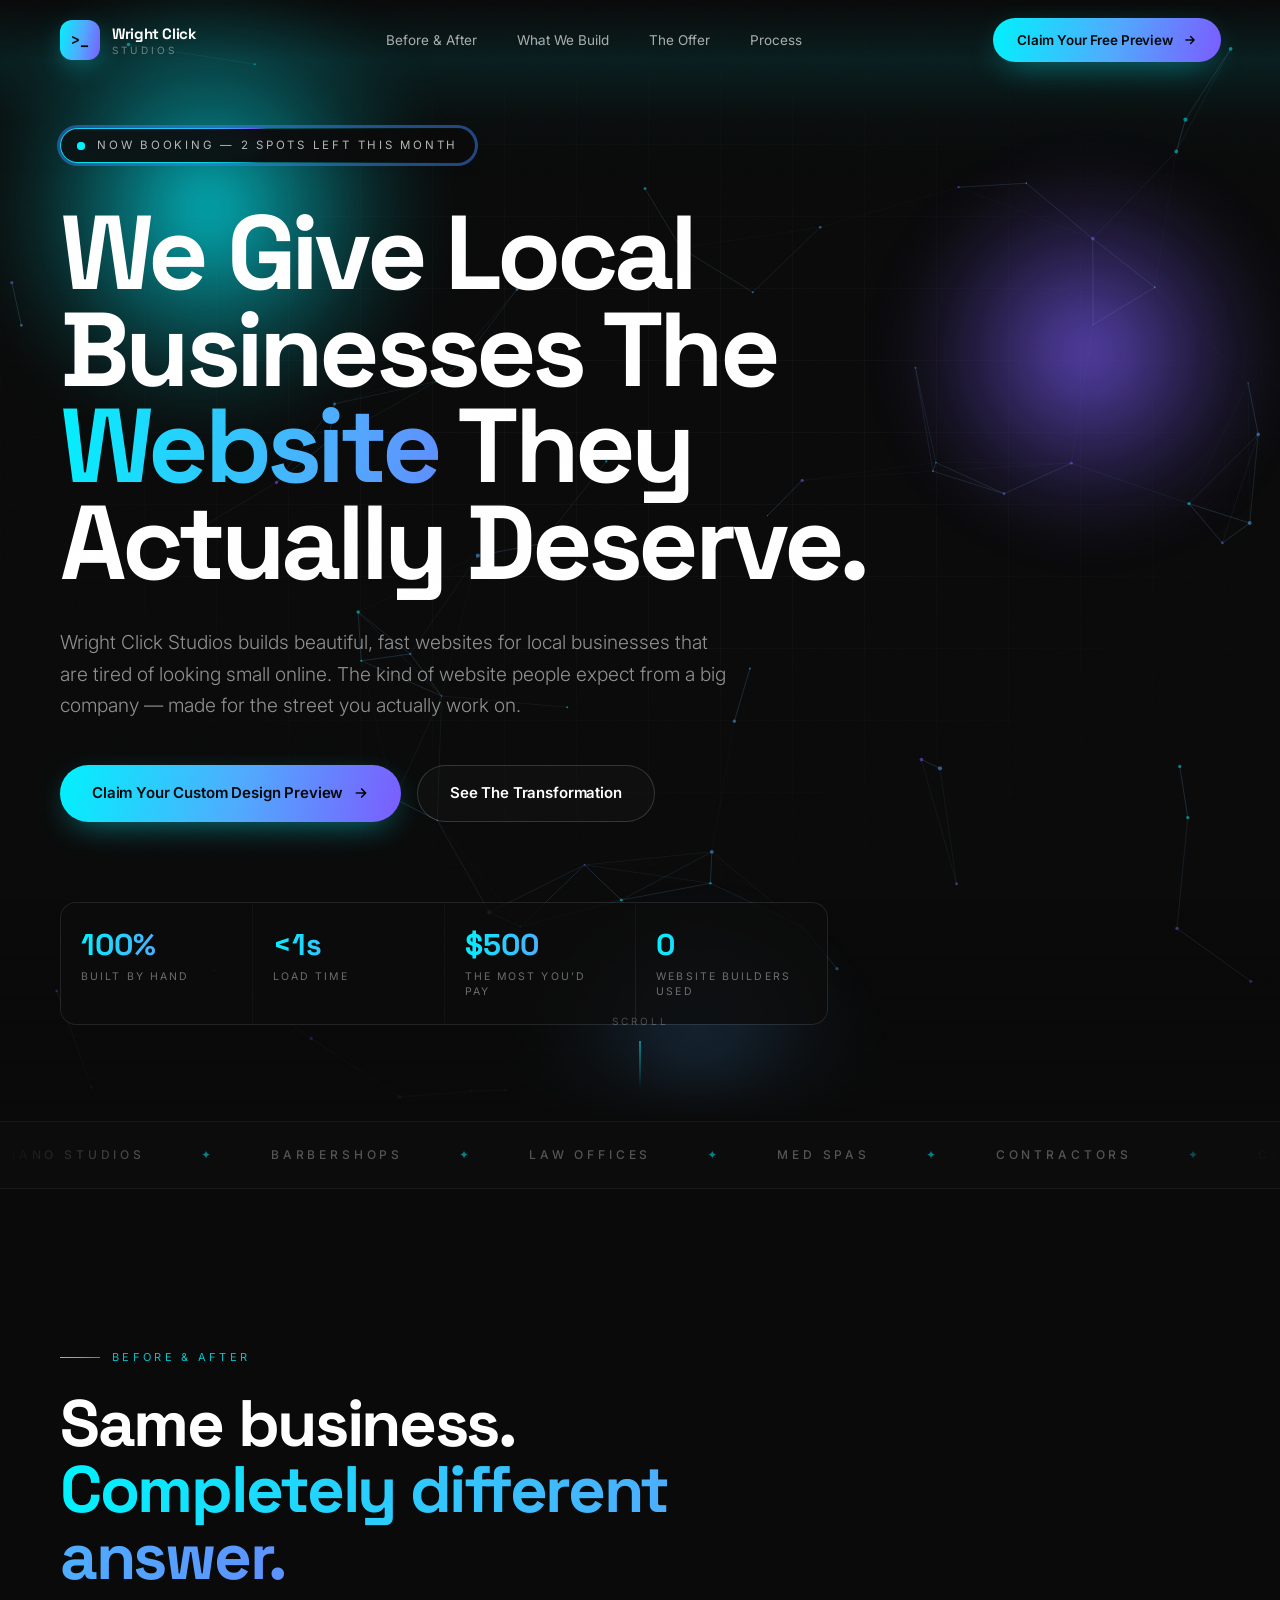
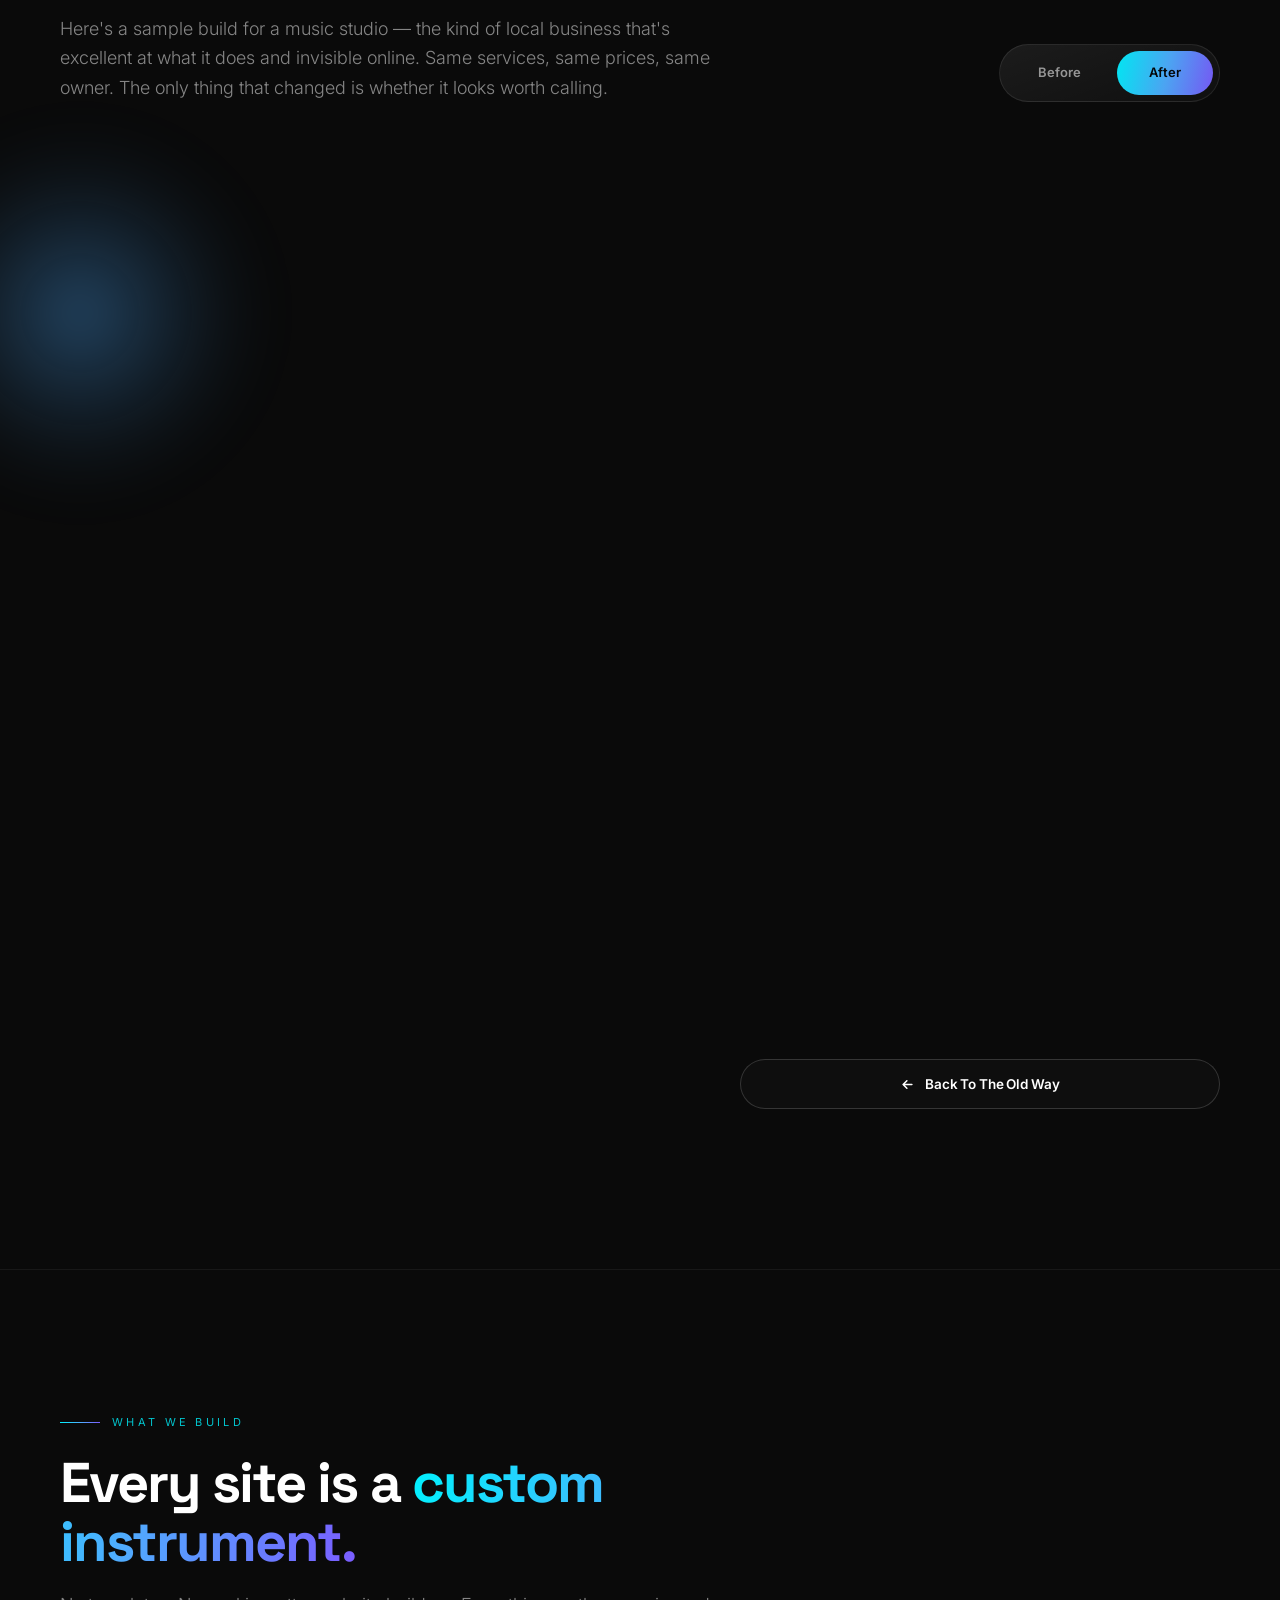
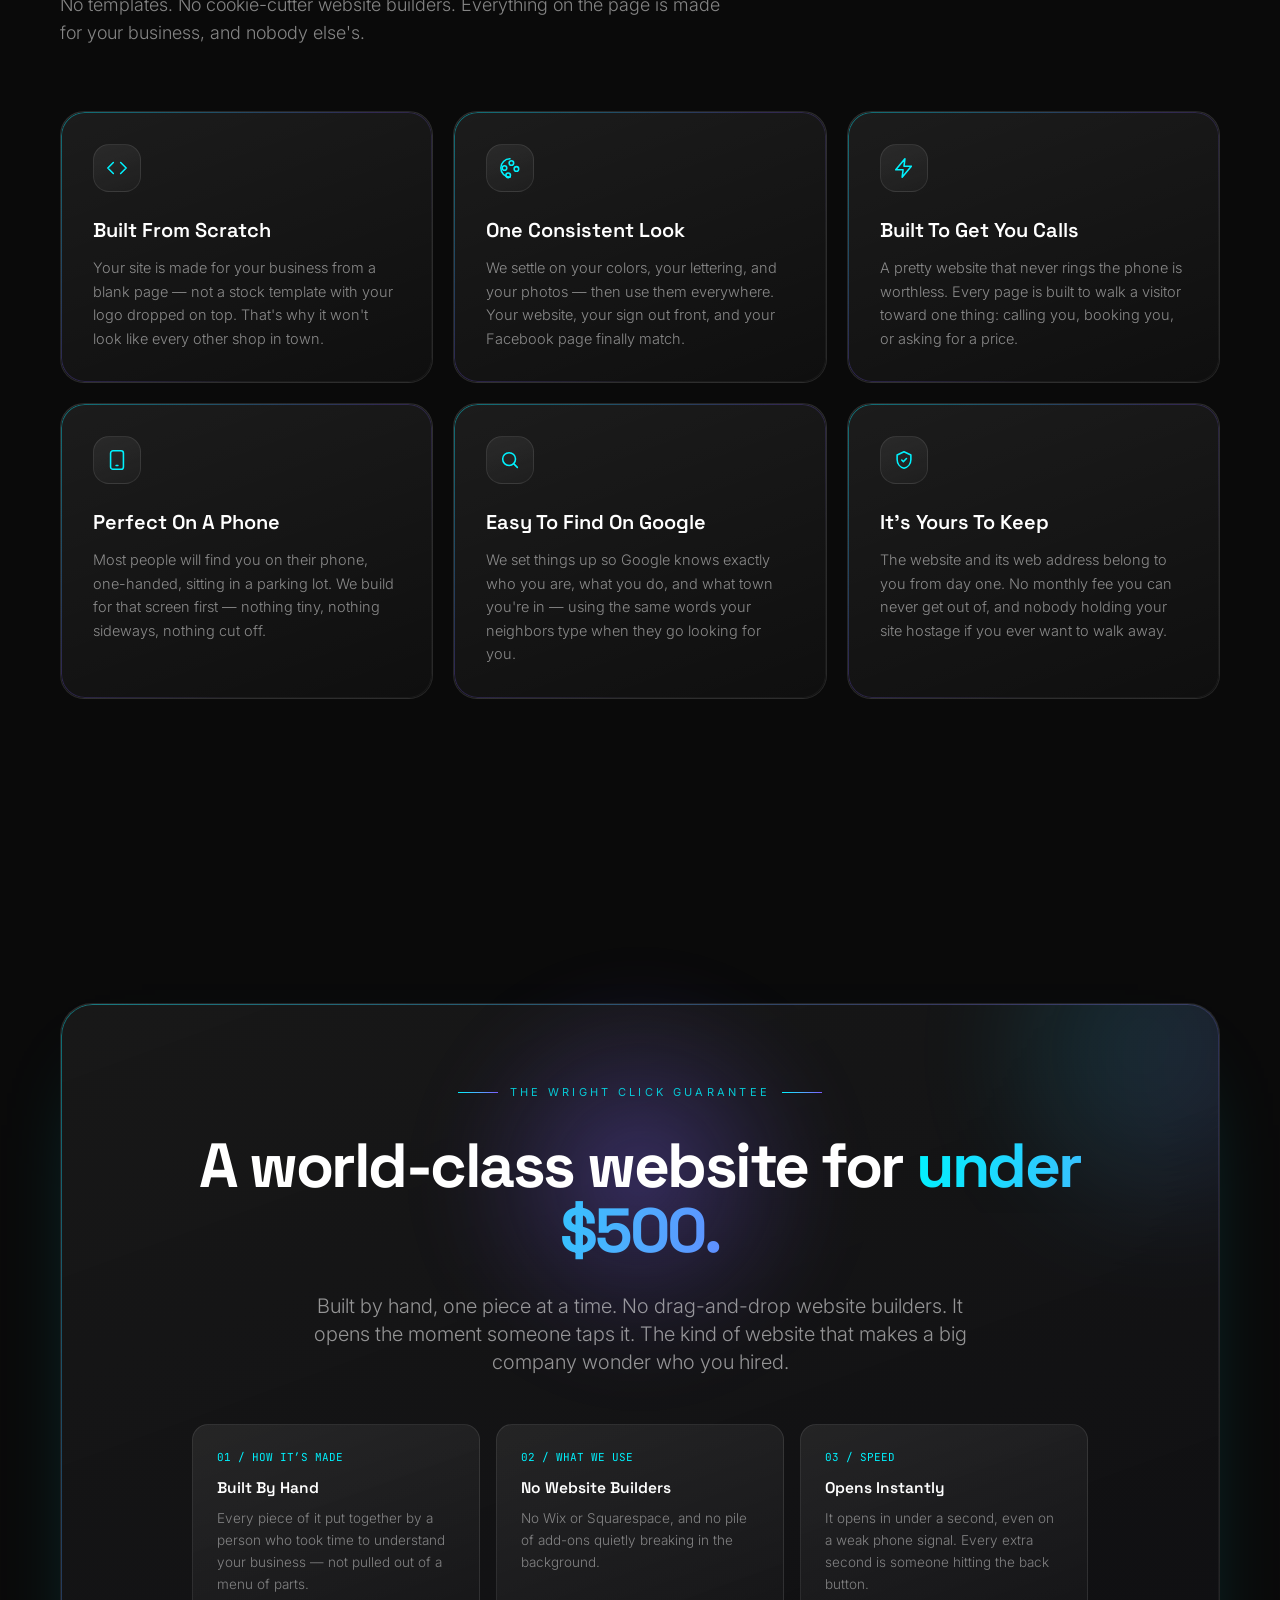
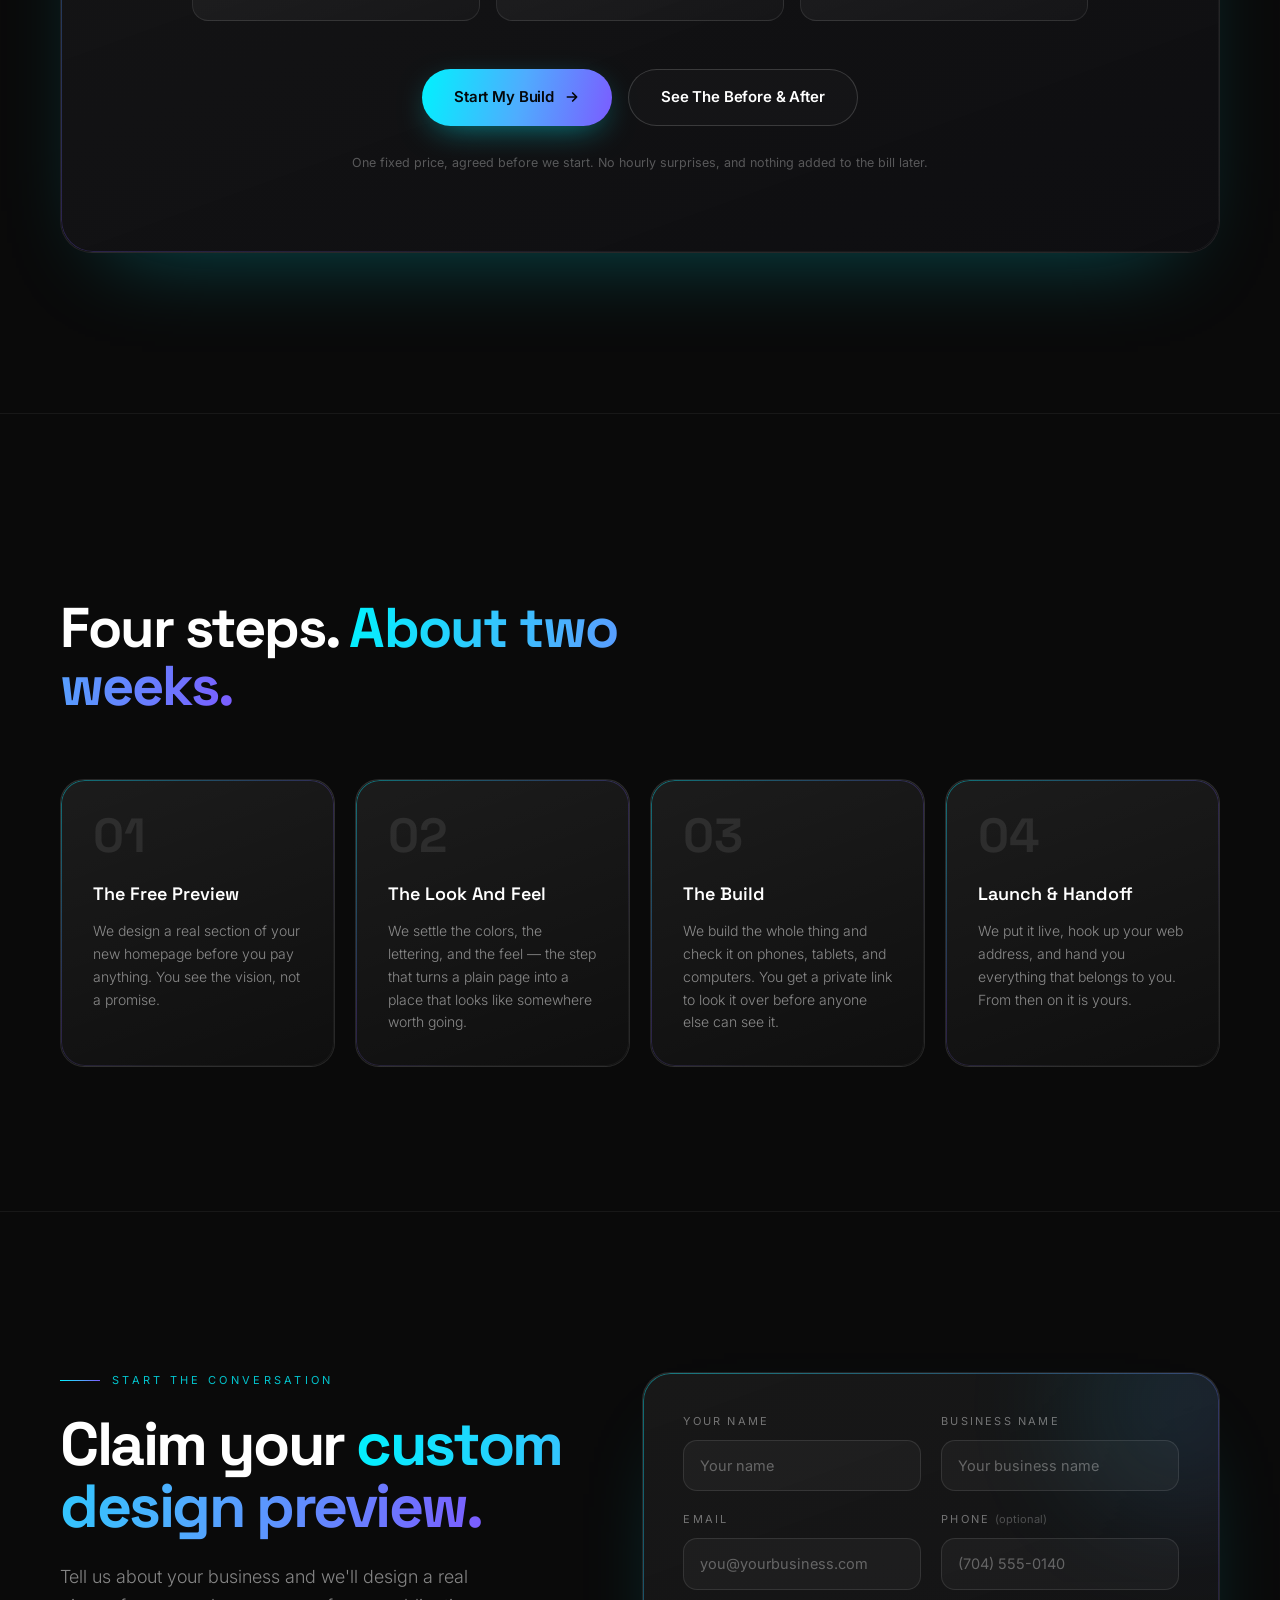
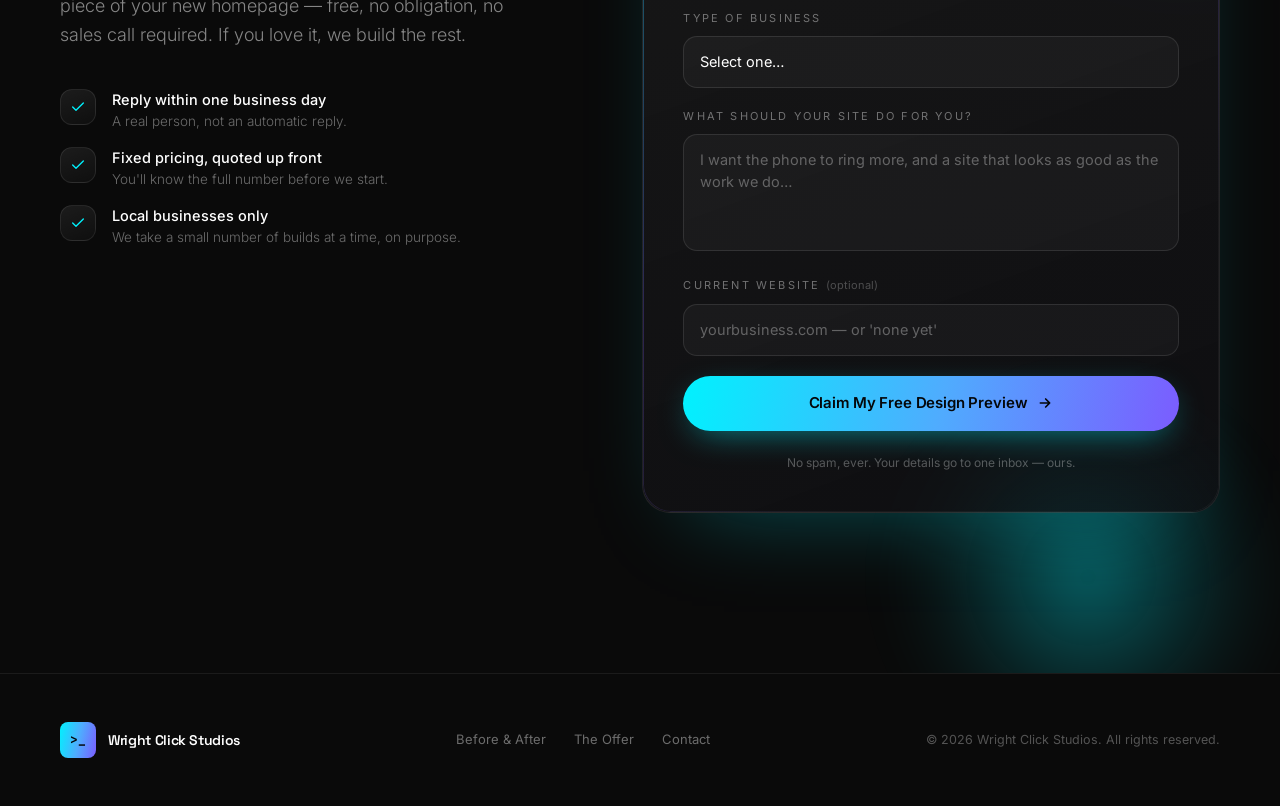
==== commit 1397c17d: "Point contact form at the iCloud inbox Swaps in the Web3Forms key registered to clay.wright@icloud.c" ====
--- a/index.html
+++ b/index.html
@@ -1767,7 +1767,7 @@
   // design — it identifies the form, it is not a secret. Spam is filtered by
   // the honeypot field above.
   var WEB3FORMS_ENDPOINT = 'https://api.web3forms.com/submit';
-  var WEB3FORMS_KEY = '8972cfc0-808a-47d3-88d4-5efac9607be2';
+  var WEB3FORMS_KEY = '1bfe32b4-c393-4831-afe8-4cc6ec627ad7';
 
   function isValidEmail(v) { return /^[^\s@]+@[^\s@]+\.[^\s@]{2,}$/.test(v); }
 
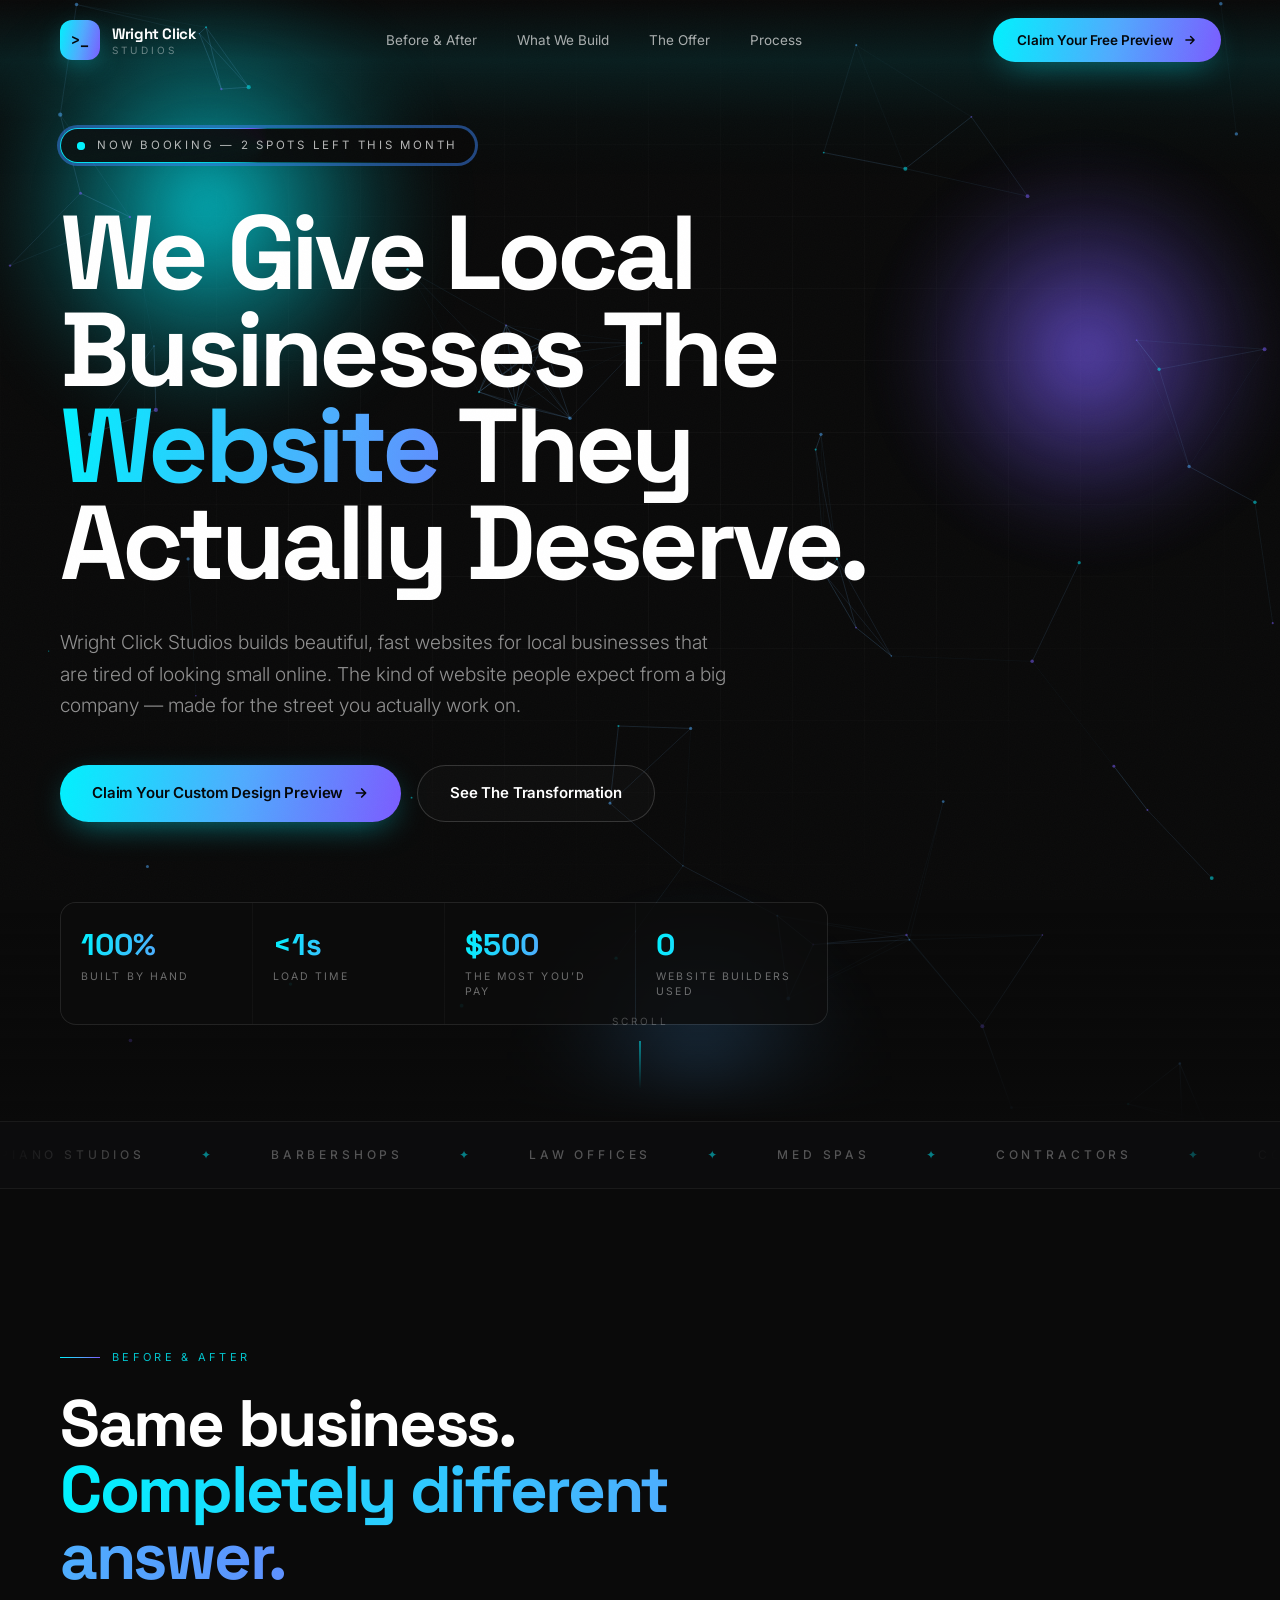
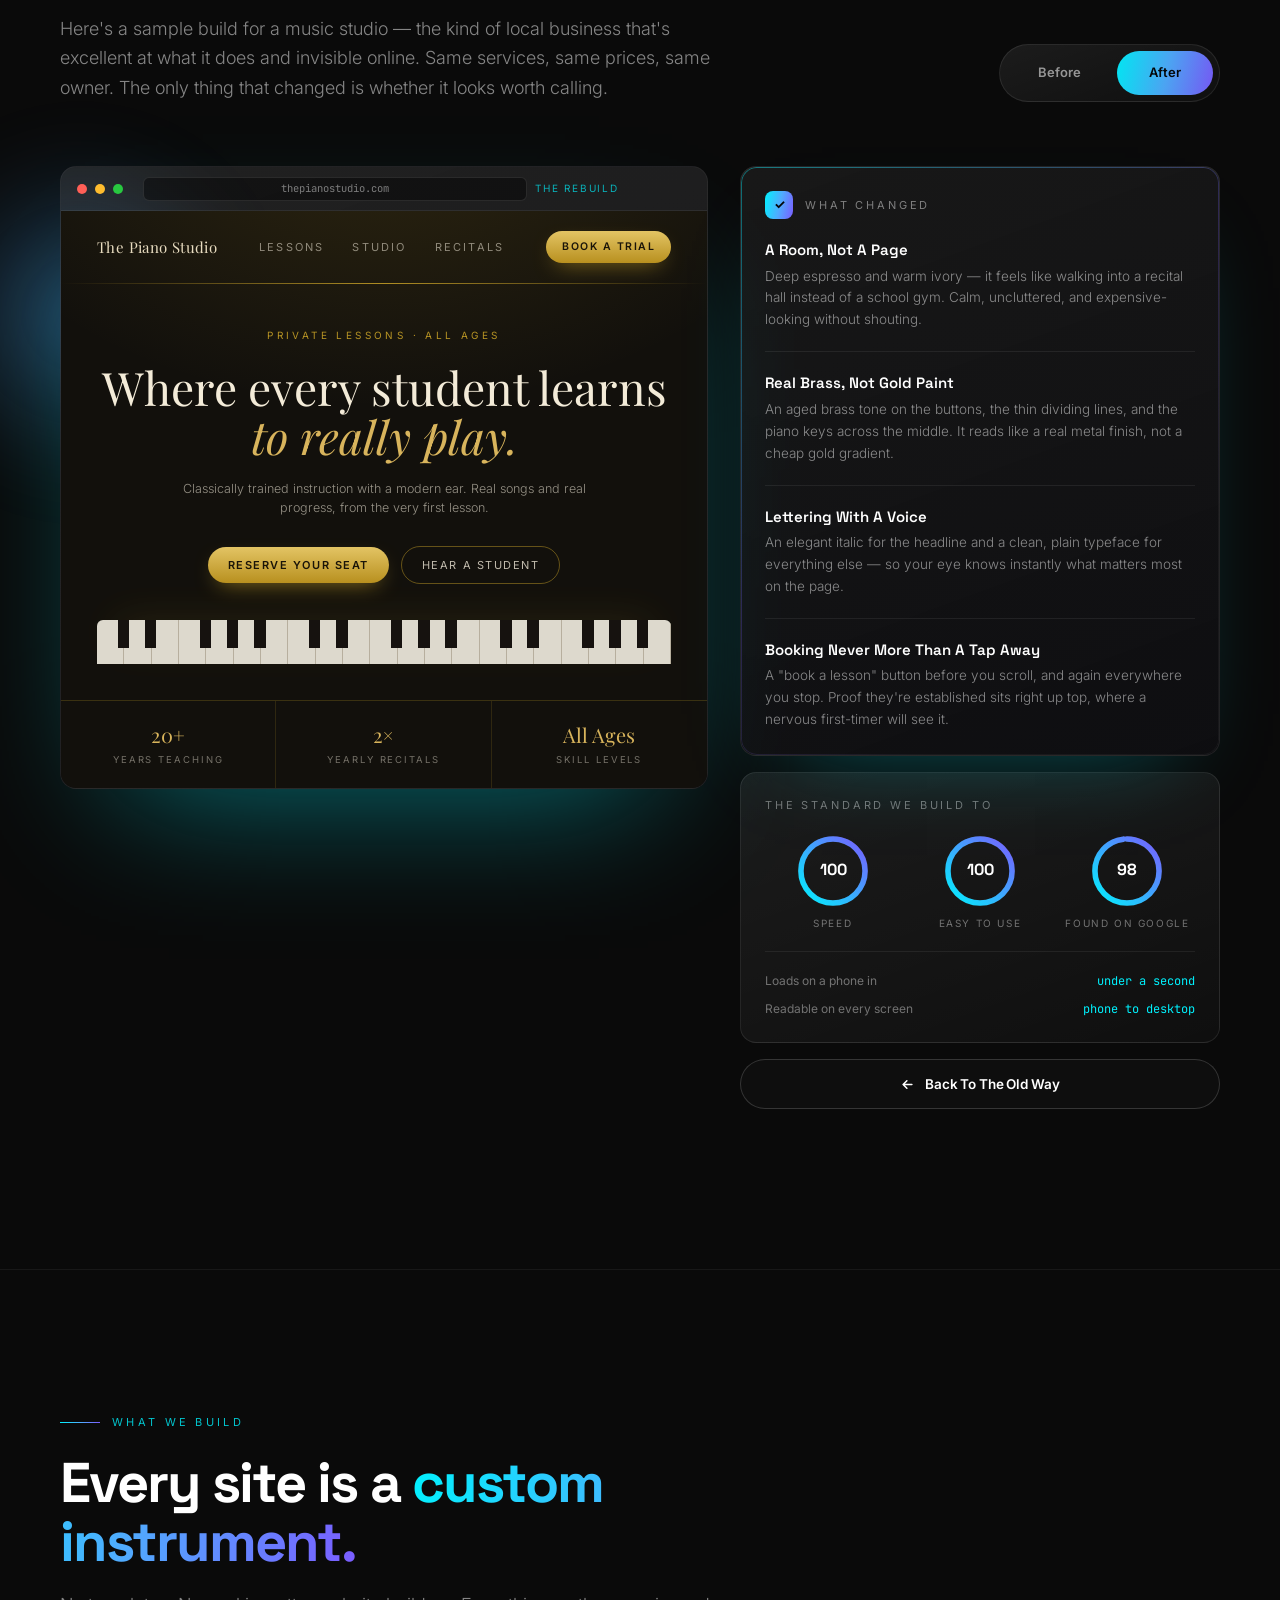
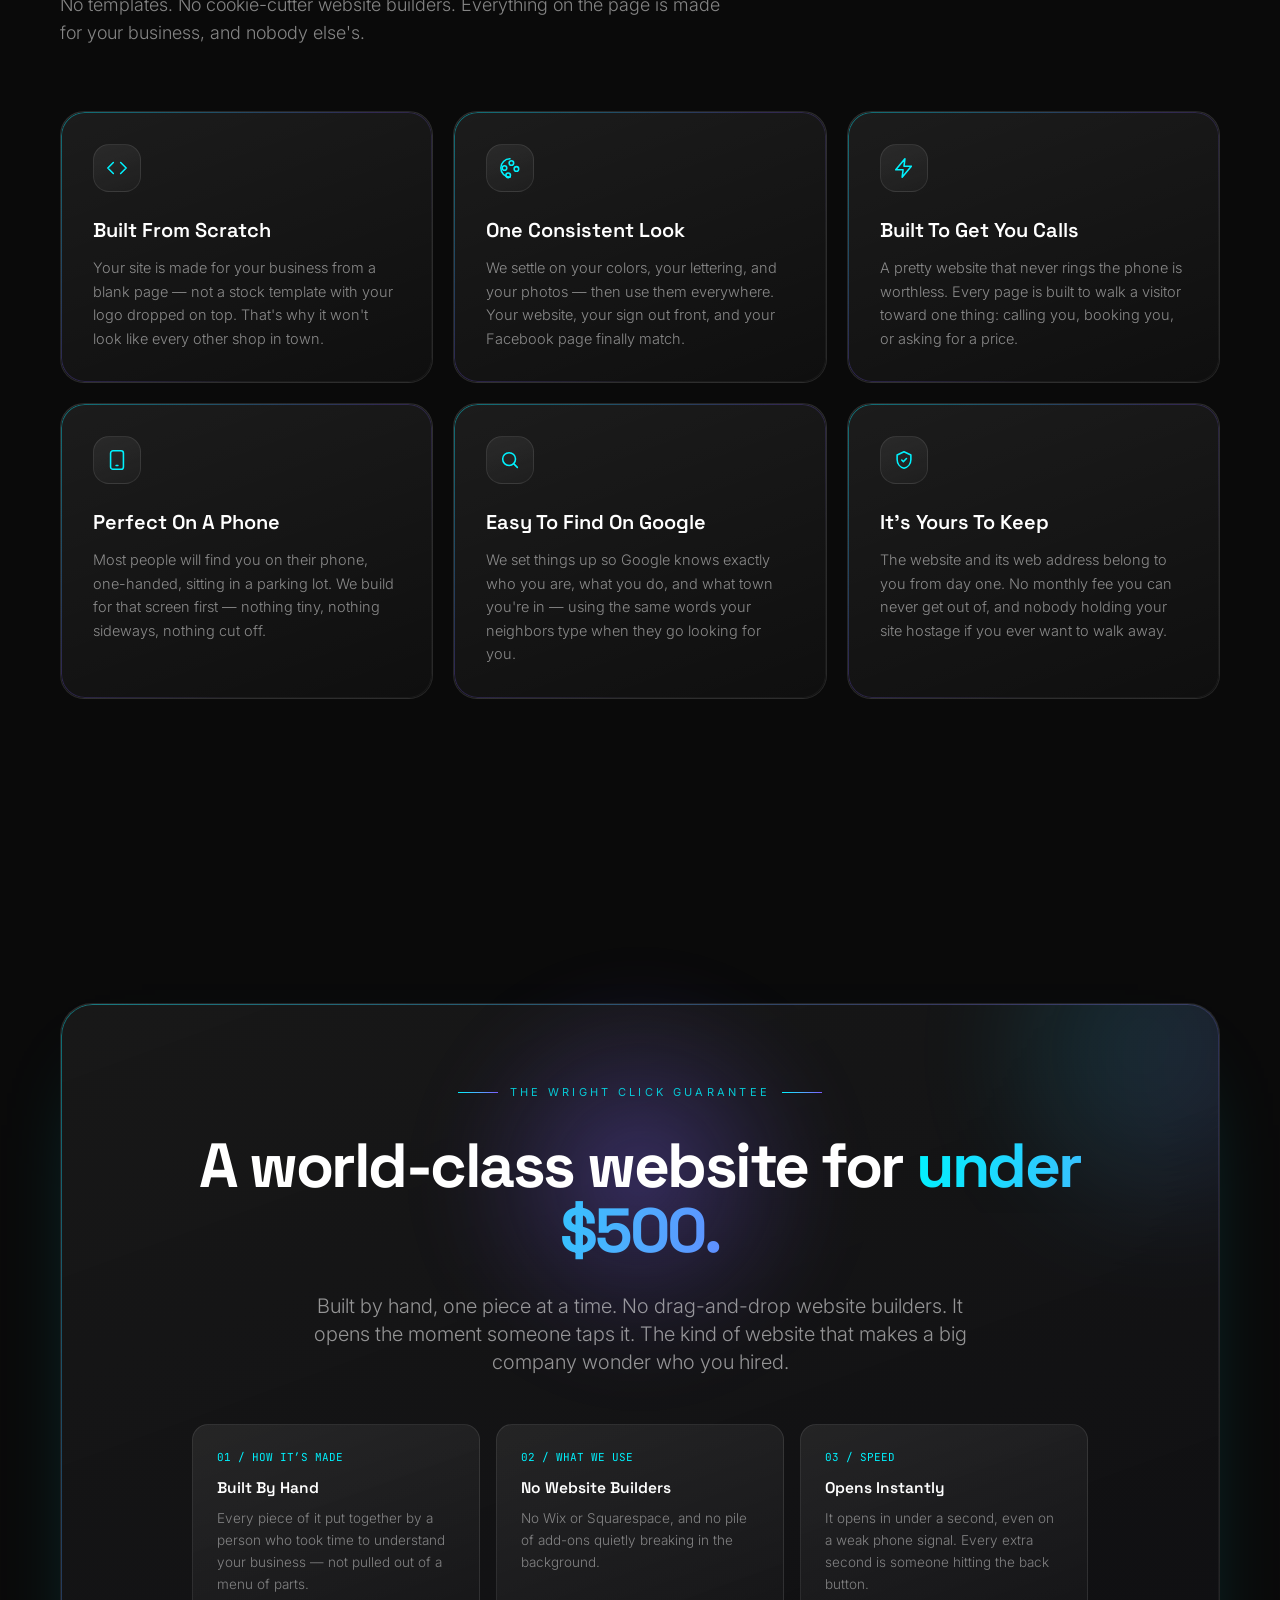
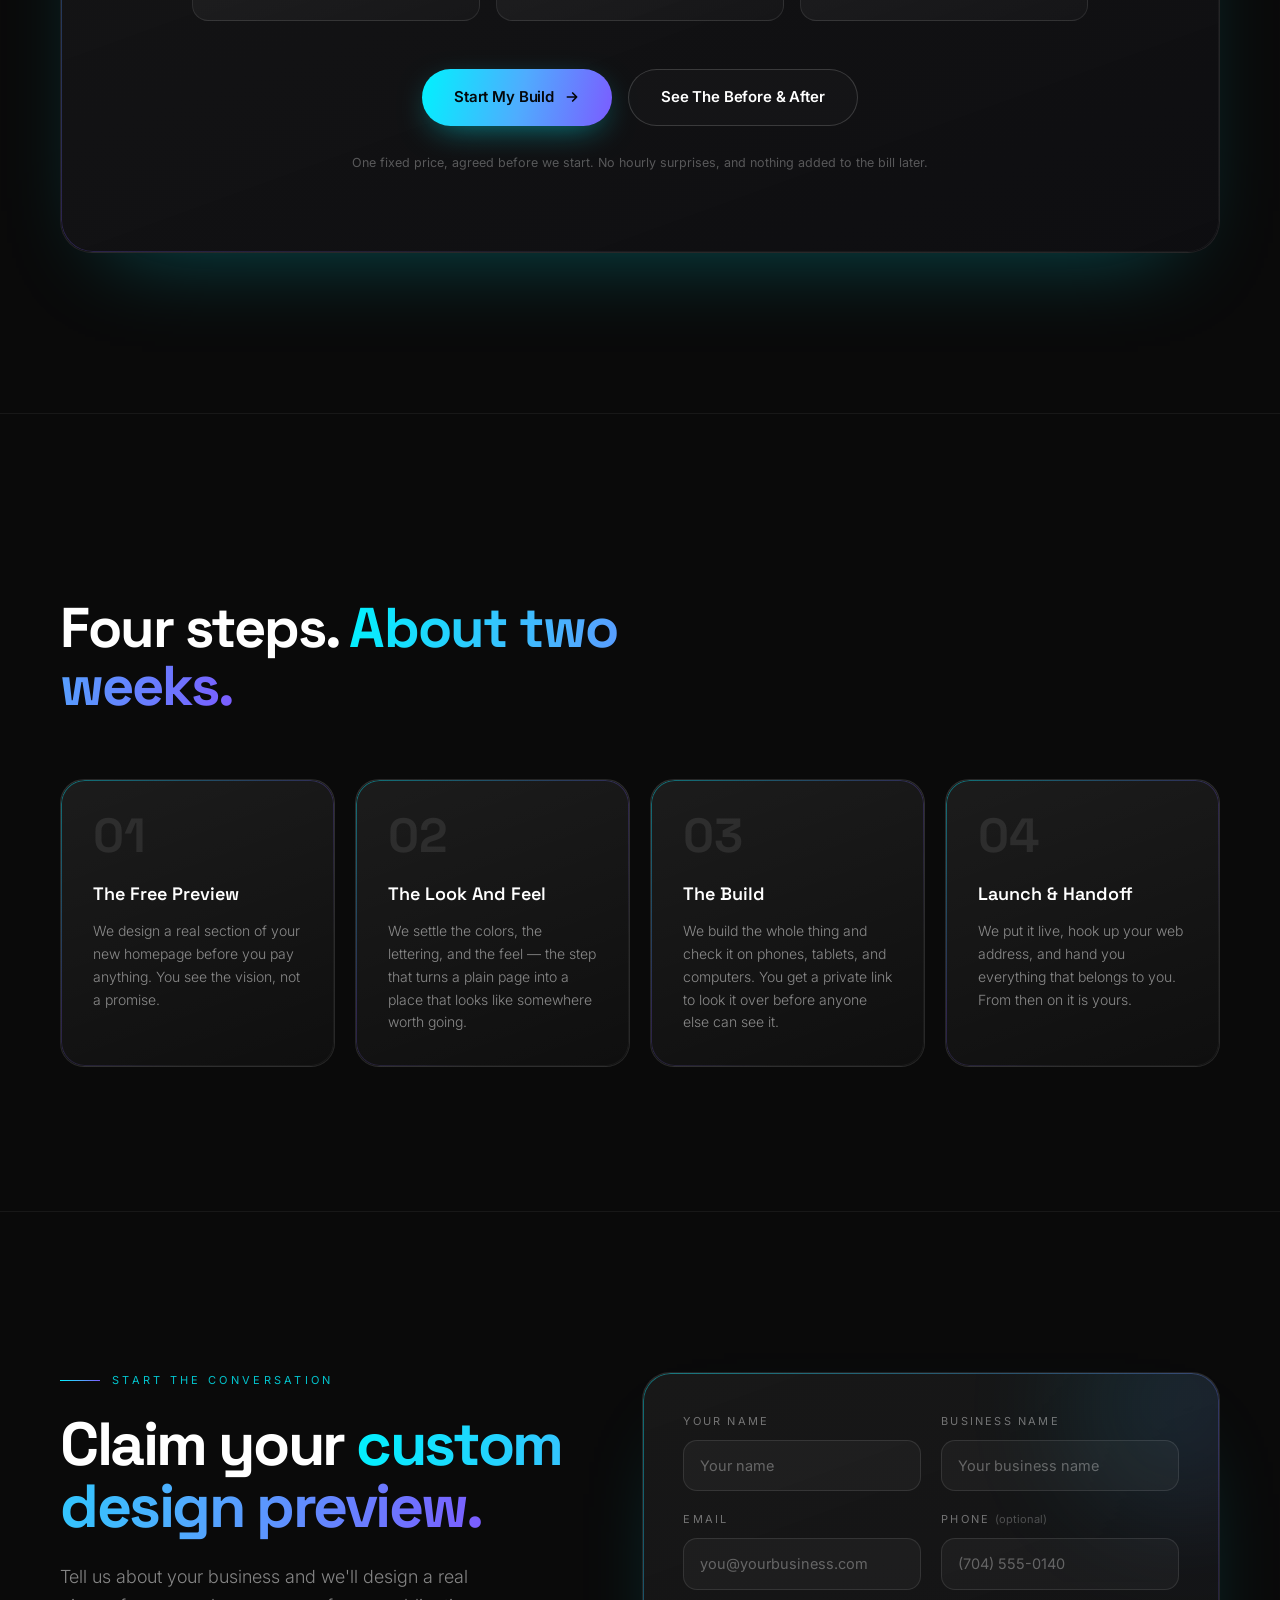
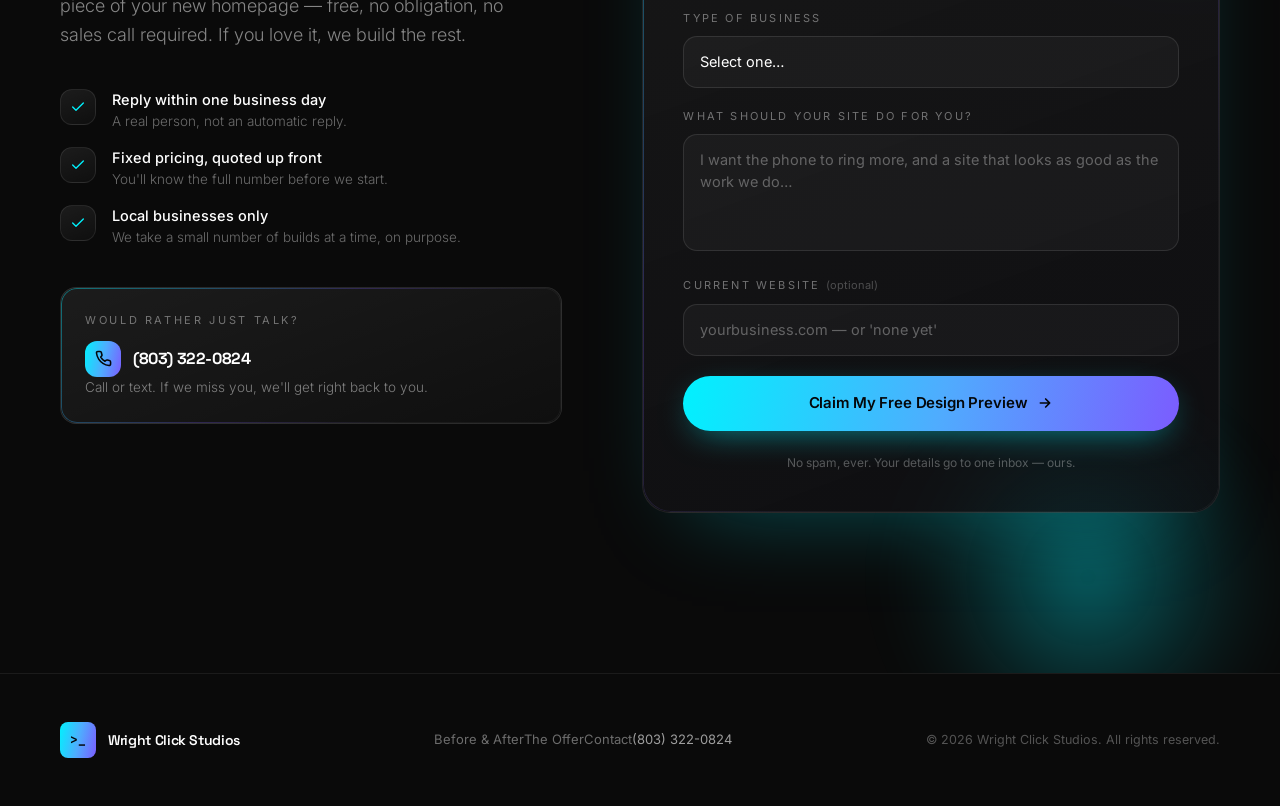
==== commit b741b156: "Add phone number as a second way to get in touch Adds a tap-to-call block beside the form, the numbe" ====
--- a/index.html
+++ b/index.html
@@ -1233,6 +1233,21 @@
             </div>
           </div>
         </div>
+
+        <!-- Call option, for people who would rather not fill in a form -->
+        <div class="reveal mt-10 glass rounded-2xl p-6 grad-border" style="--d:280ms">
+          <div class="text-[11px] uppercase tracking-[.24em] text-white/40 mb-3">Would rather just talk?</div>
+          <a href="tel:+18033220824"
+             class="group inline-flex items-center gap-3 font-display font-bold tracking-tight text-[clamp(1.5rem,2.6vw,1.9rem)] transition-colors duration-300 hover:text-cyan">
+            <span class="w-9 h-9 rounded-xl grad-bg grid place-items-center text-[#04070A] shrink-0 transition-transform duration-500 group-hover:scale-110">
+              <svg width="17" height="17" viewBox="0 0 24 24" fill="none" stroke="currentColor" stroke-width="2.2" stroke-linecap="round" stroke-linejoin="round"><path d="M22 16.9v3a2 2 0 01-2.2 2 19.8 19.8 0 01-8.6-3.1 19.5 19.5 0 01-6-6A19.8 19.8 0 012.1 4.2 2 2 0 014.1 2h3a2 2 0 012 1.7c.1 1 .3 1.9.7 2.8a2 2 0 01-.5 2.1L8.1 9.9a16 16 0 006 6l1.3-1.2a2 2 0 012.1-.5c.9.4 1.8.6 2.8.7a2 2 0 011.7 2z"/></svg>
+            </span>
+            (803) 322-0824
+          </a>
+          <p class="mt-3 text-white/45 text-[13.5px] font-light leading-relaxed">
+            Call or text. If we miss you, we'll get right back to you.
+          </p>
+        </div>
       </div>
 
       <!-- Form -->
@@ -1300,8 +1315,9 @@
             <div id="formError" class="hidden rounded-xl px-4 py-3.5 text-[13.5px] leading-relaxed"
                  style="border:1px solid rgba(255,107,107,.4); background:rgba(255,107,107,.1); color:#FFB4B4;"
                  role="alert">
-              We couldn't send that just now. Please try again in a moment — or email us directly and
-              we'll pick it up from there.
+              We couldn't send that just now. Please try again in a moment — or call or text us at
+              <a href="tel:+18033220824" class="font-semibold underline underline-offset-2" style="color:#FFD9D9;">(803) 322-0824</a>
+              and we'll take it from there.
             </div>
 
             <button type="submit" id="submitBtn" class="btn btn-primary sheen w-full py-4 text-[15px] mt-2">
@@ -1344,10 +1360,11 @@
         <span class="font-display font-semibold text-[14px] tracking-tight">Wright Click Studios</span>
       </a>
 
-      <nav class="flex items-center gap-7 text-[13px] text-white/40">
+      <nav class="flex flex-wrap items-center justify-center gap-x-7 gap-y-2 text-[13px] text-white/40">
         <a href="#work" class="hover:text-white transition-colors duration-300">Before &amp; After</a>
         <a href="#value" class="hover:text-white transition-colors duration-300">The Offer</a>
         <a href="#contact" class="hover:text-white transition-colors duration-300">Contact</a>
+        <a href="tel:+18033220824" class="text-white/60 hover:text-cyan transition-colors duration-300">(803) 322-0824</a>
       </nav>
 
       <p class="text-[12.5px] text-white/30">© 2026 Wright Click Studios. All rights reserved.</p>
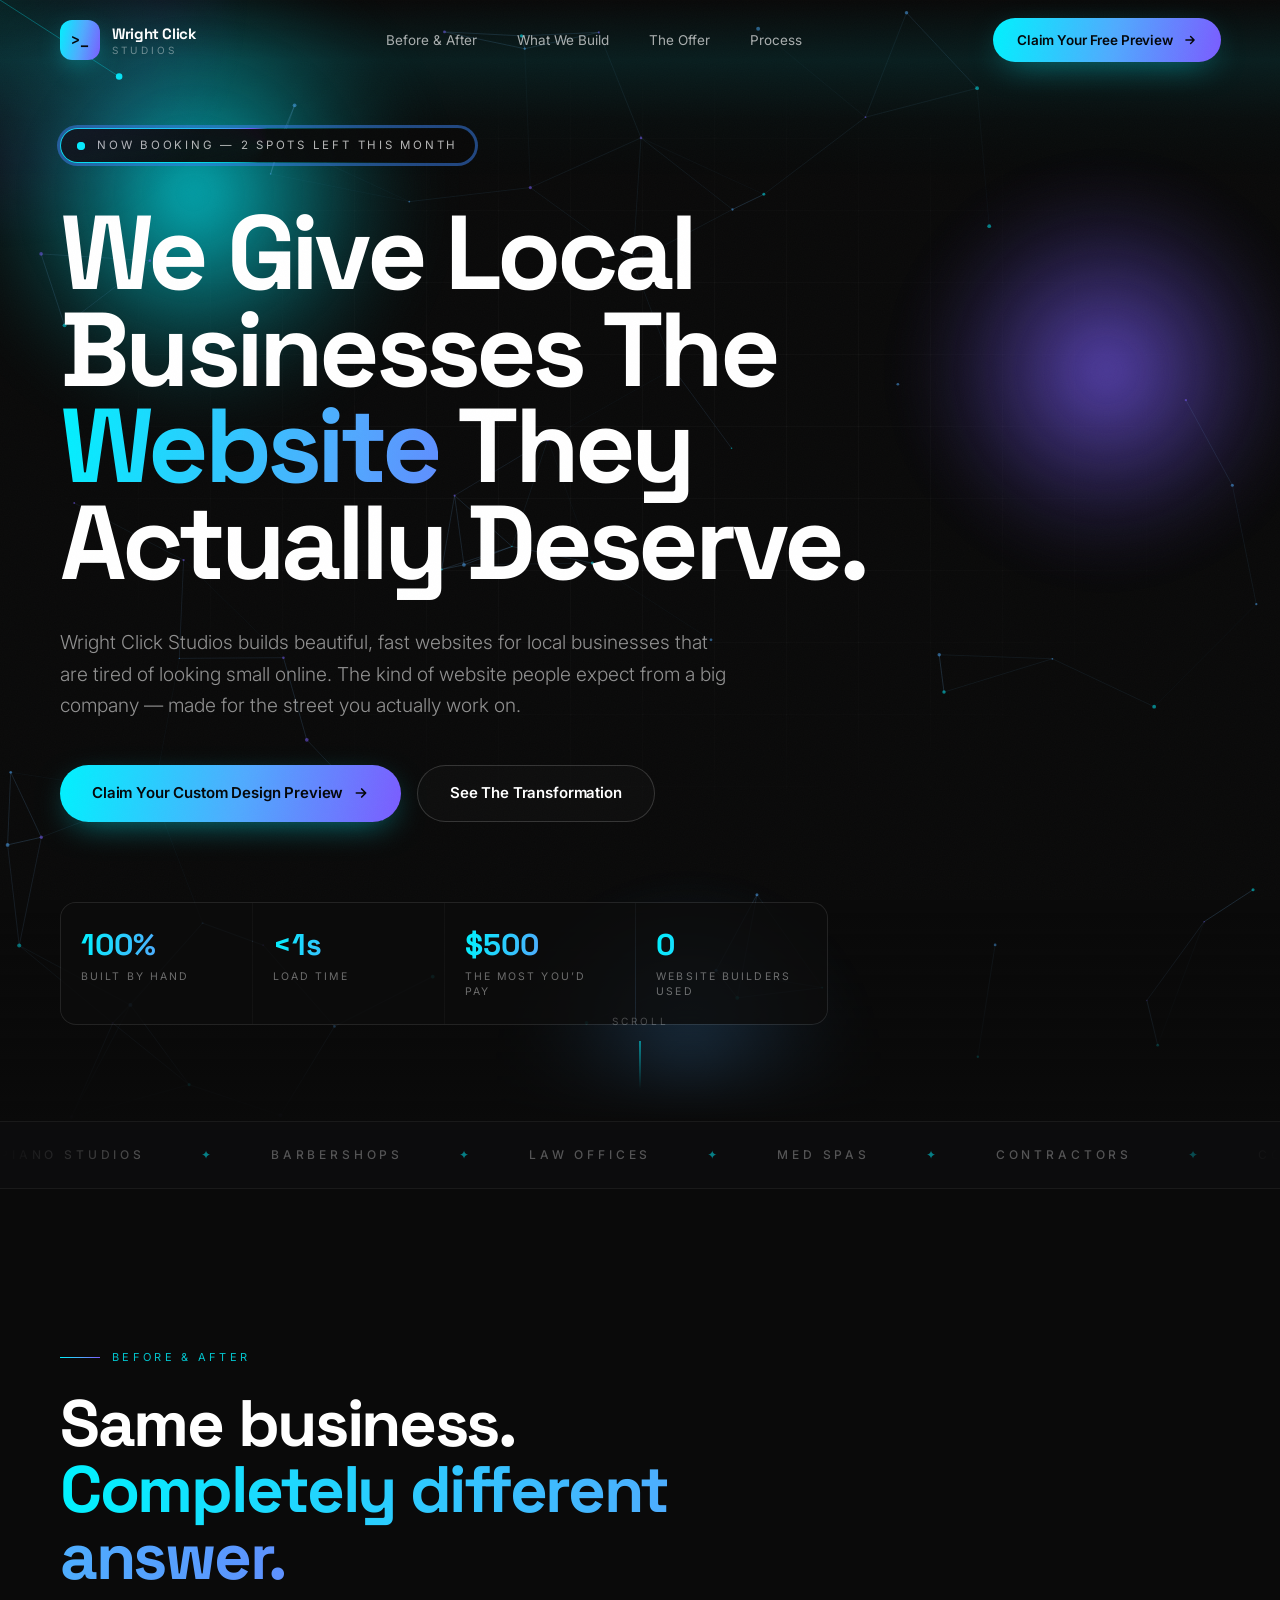
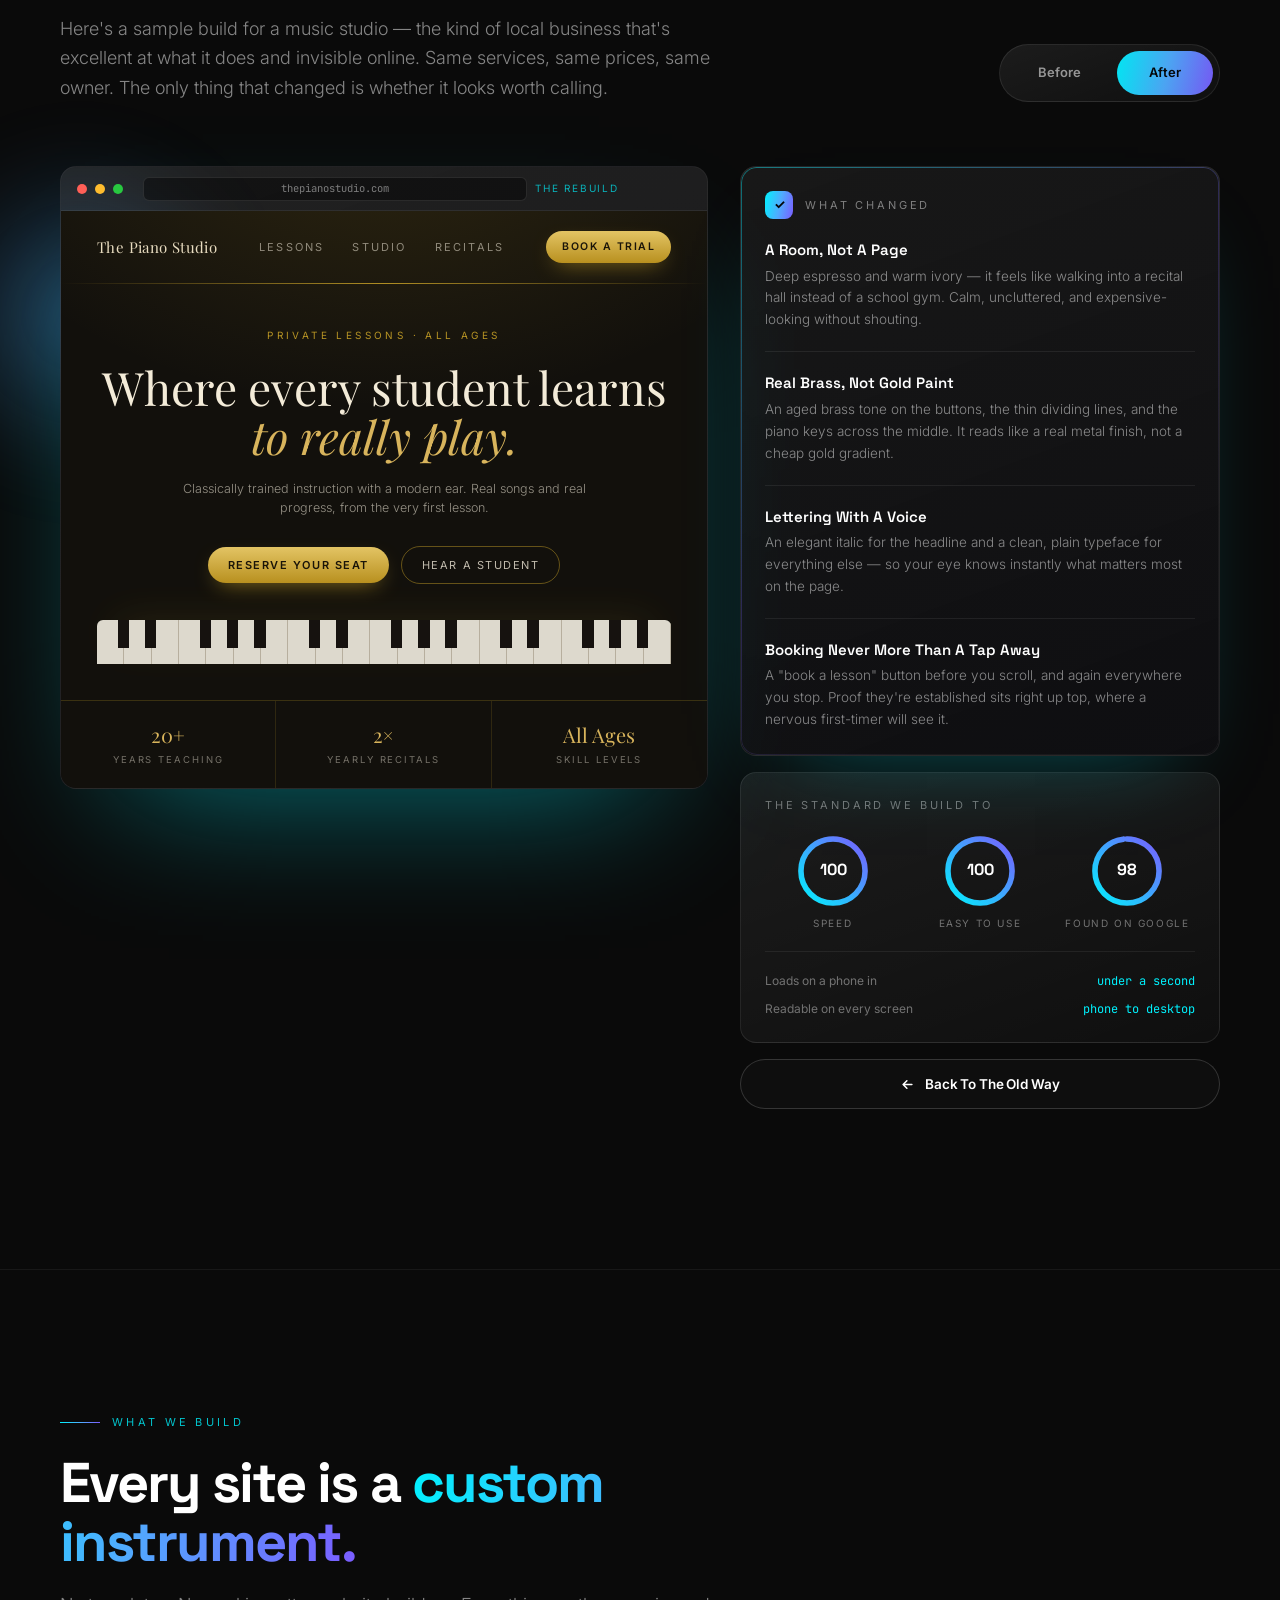
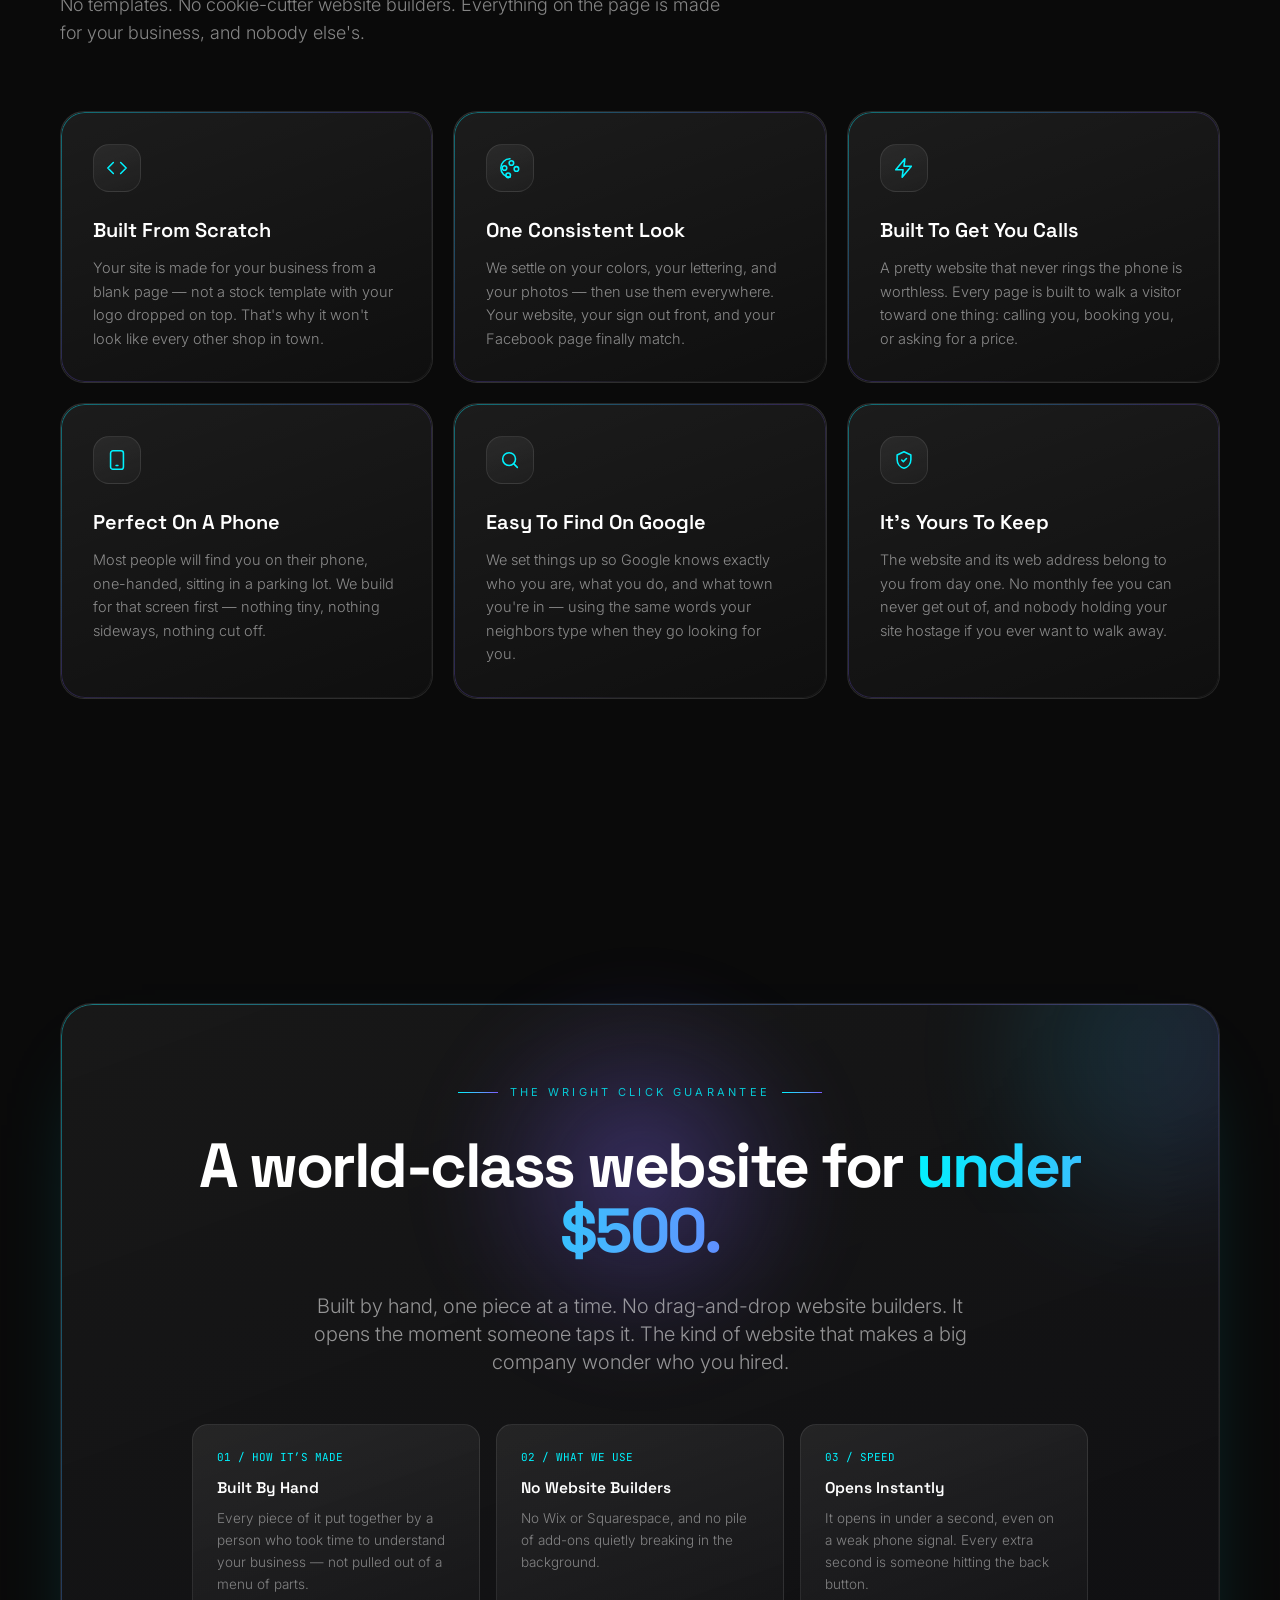
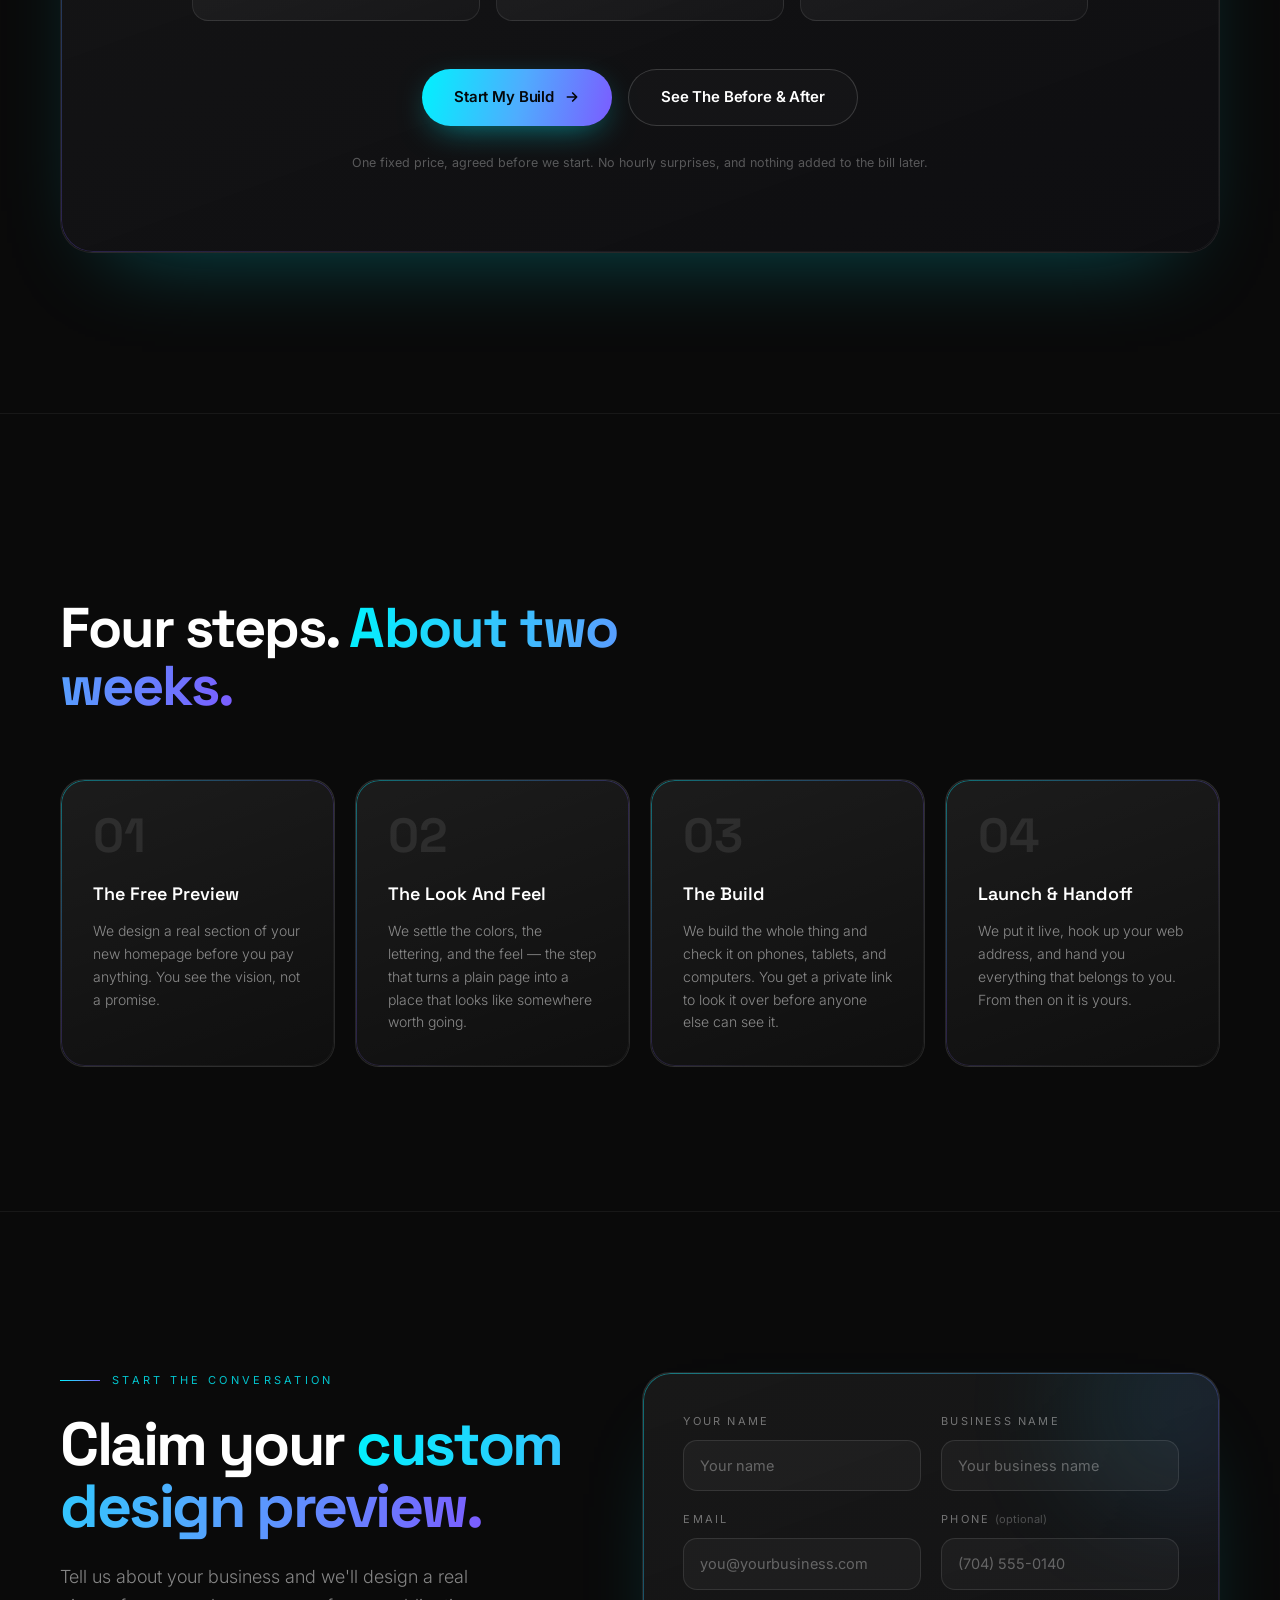
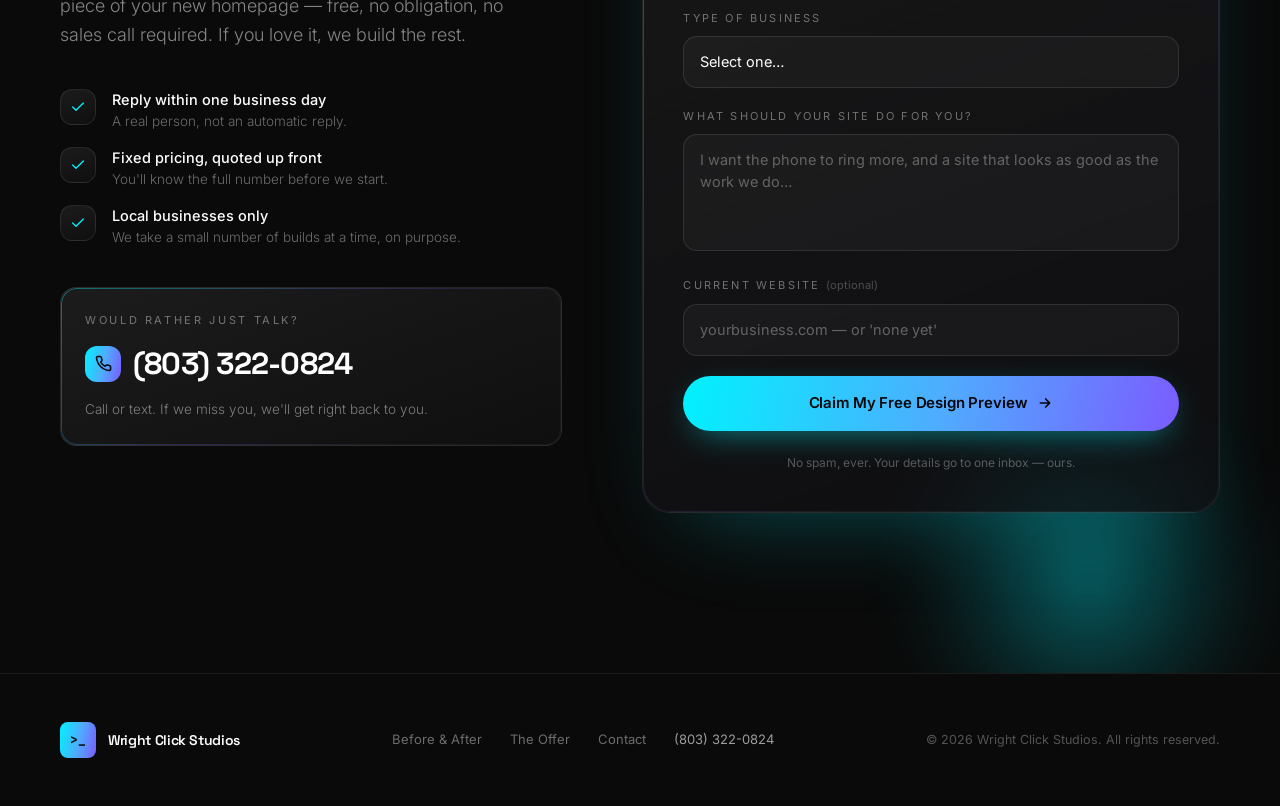
==== commit c7021cfa: "Rebuild stylesheet for the new phone-block classes Tailwind is pre-compiled, so the classes added wi" ====
--- a/index.html
+++ b/index.html
@@ -472,7 +472,7 @@
 </style>
 
 <style>
-*,:after,:before{--tw-border-spacing-x:0;--tw-border-spacing-y:0;--tw-translate-x:0;--tw-translate-y:0;--tw-rotate:0;--tw-skew-x:0;--tw-skew-y:0;--tw-scale-x:1;--tw-scale-y:1;--tw-pan-x: ;--tw-pan-y: ;--tw-pinch-zoom: ;--tw-scroll-snap-strictness:proximity;--tw-gradient-from-position: ;--tw-gradient-via-position: ;--tw-gradient-to-position: ;--tw-ordinal: ;--tw-slashed-zero: ;--tw-numeric-figure: ;--tw-numeric-spacing: ;--tw-numeric-fraction: ;--tw-ring-inset: ;--tw-ring-offset-width:0px;--tw-ring-offset-color:#fff;--tw-ring-color:rgba(59,130,246,.5);--tw-ring-offset-shadow:0 0 #0000;--tw-ring-shadow:0 0 #0000;--tw-shadow:0 0 #0000;--tw-shadow-colored:0 0 #0000;--tw-blur: ;--tw-brightness: ;--tw-contrast: ;--tw-grayscale: ;--tw-hue-rotate: ;--tw-invert: ;--tw-saturate: ;--tw-sepia: ;--tw-drop-shadow: ;--tw-backdrop-blur: ;--tw-backdrop-brightness: ;--tw-backdrop-contrast: ;--tw-backdrop-grayscale: ;--tw-backdrop-hue-rotate: ;--tw-backdrop-invert: ;--tw-backdrop-opacity: ;--tw-backdrop-saturate: ;--tw-backdrop-sepia: ;--tw-contain-size: ;--tw-contain-layout: ;--tw-contain-paint: ;--tw-contain-style: }::backdrop{--tw-border-spacing-x:0;--tw-border-spacing-y:0;--tw-translate-x:0;--tw-translate-y:0;--tw-rotate:0;--tw-skew-x:0;--tw-skew-y:0;--tw-scale-x:1;--tw-scale-y:1;--tw-pan-x: ;--tw-pan-y: ;--tw-pinch-zoom: ;--tw-scroll-snap-strictness:proximity;--tw-gradient-from-position: ;--tw-gradient-via-position: ;--tw-gradient-to-position: ;--tw-ordinal: ;--tw-slashed-zero: ;--tw-numeric-figure: ;--tw-numeric-spacing: ;--tw-numeric-fraction: ;--tw-ring-inset: ;--tw-ring-offset-width:0px;--tw-ring-offset-color:#fff;--tw-ring-color:rgba(59,130,246,.5);--tw-ring-offset-shadow:0 0 #0000;--tw-ring-shadow:0 0 #0000;--tw-shadow:0 0 #0000;--tw-shadow-colored:0 0 #0000;--tw-blur: ;--tw-brightness: ;--tw-contrast: ;--tw-grayscale: ;--tw-hue-rotate: ;--tw-invert: ;--tw-saturate: ;--tw-sepia: ;--tw-drop-shadow: ;--tw-backdrop-blur: ;--tw-backdrop-brightness: ;--tw-backdrop-contrast: ;--tw-backdrop-grayscale: ;--tw-backdrop-hue-rotate: ;--tw-backdrop-invert: ;--tw-backdrop-opacity: ;--tw-backdrop-saturate: ;--tw-backdrop-sepia: ;--tw-contain-size: ;--tw-contain-layout: ;--tw-contain-paint: ;--tw-contain-style: }/*! tailwindcss v3.4.17 | MIT License | https://tailwindcss.com*/*,:after,:before{box-sizing:border-box;border:0 solid #e5e7eb}:after,:before{--tw-content:""}:host,html{line-height:1.5;-webkit-text-size-adjust:100%;-moz-tab-size:4;-o-tab-size:4;tab-size:4;font-family:ui-sans-serif,system-ui,sans-serif,Apple Color Emoji,Segoe UI Emoji,Segoe UI Symbol,Noto Color Emoji;font-feature-settings:normal;font-variation-settings:normal;-webkit-tap-highlight-color:transparent}body{margin:0;line-height:inherit}hr{height:0;color:inherit;border-top-width:1px}abbr:where([title]){-webkit-text-decoration:underline dotted;text-decoration:underline dotted}h1,h2,h3,h4,h5,h6{font-size:inherit;font-weight:inherit}a{color:inherit;text-decoration:inherit}b,strong{font-weight:bolder}code,kbd,pre,samp{font-family:JetBrains Mono,ui-monospace,monospace;font-feature-settings:normal;font-variation-settings:normal;font-size:1em}small{font-size:80%}sub,sup{font-size:75%;line-height:0;position:relative;vertical-align:baseline}sub{bottom:-.25em}sup{top:-.5em}table{text-indent:0;border-color:inherit;border-collapse:collapse}button,input,optgroup,select,textarea{font-family:inherit;font-feature-settings:inherit;font-variation-settings:inherit;font-size:100%;font-weight:inherit;line-height:inherit;letter-spacing:inherit;color:inherit;margin:0;padding:0}button,select{text-transform:none}button,input:where([type=button]),input:where([type=reset]),input:where([type=submit]){-webkit-appearance:button;background-color:transparent;background-image:none}:-moz-focusring{outline:auto}:-moz-ui-invalid{box-shadow:none}progress{vertical-align:baseline}::-webkit-inner-spin-button,::-webkit-outer-spin-button{height:auto}[type=search]{-webkit-appearance:textfield;outline-offset:-2px}::-webkit-search-decoration{-webkit-appearance:none}::-webkit-file-upload-button{-webkit-appearance:button;font:inherit}summary{display:list-item}blockquote,dd,dl,figure,h1,h2,h3,h4,h5,h6,hr,p,pre{margin:0}fieldset{margin:0}fieldset,legend{padding:0}menu,ol,ul{list-style:none;margin:0;padding:0}dialog{padding:0}textarea{resize:vertical}input::-moz-placeholder,textarea::-moz-placeholder{opacity:1;color:#9ca3af}input::placeholder,textarea::placeholder{opacity:1;color:#9ca3af}[role=button],button{cursor:pointer}:disabled{cursor:default}audio,canvas,embed,iframe,img,object,svg,video{display:block;vertical-align:middle}img,video{max-width:100%;height:auto}[hidden]:where(:not([hidden=until-found])){display:none}.pointer-events-none{pointer-events:none}.visible{visibility:visible}.invisible{visibility:hidden}.fixed{position:fixed}.absolute{position:absolute}.relative{position:relative}.inset-0{inset:0}.inset-x-0{left:0;right:0}.-bottom-56{bottom:-14rem}.-left-40{left:-10rem}.-left-56{left:-14rem}.-right-20{right:-5rem}.-right-24{right:-6rem}.-right-32{right:-8rem}.-top-20{top:-5rem}.-top-24{top:-6rem}.-top-40{top:-10rem}.bottom-0{bottom:0}.bottom-1\.5{bottom:.375rem}.bottom-8{bottom:2rem}.bottom-\[-14rem\]{bottom:-14rem}.left-0{left:0}.left-1\/2{left:50%}.left-1\/3{left:33.333333%}.top-0{top:0}.top-1\.5{top:.375rem}.top-1\/4{top:25%}.top-8{top:2rem}.z-10{z-index:10}.z-50{z-index:50}.mx-auto{margin-left:auto;margin-right:auto}.mb-1{margin-bottom:.25rem}.mb-16{margin-bottom:4rem}.mb-2{margin-bottom:.5rem}.mb-2\.5{margin-bottom:.625rem}.mb-3{margin-bottom:.75rem}.mb-4{margin-bottom:1rem}.mb-5{margin-bottom:1.25rem}.mb-6{margin-bottom:1.5rem}.mb-8{margin-bottom:2rem}.mb-9{margin-bottom:2.25rem}.ml-3{margin-left:.75rem}.mt-1{margin-top:.25rem}.mt-1\.5{margin-top:.375rem}.mt-10{margin-top:2.5rem}.mt-11{margin-top:2.75rem}.mt-12{margin-top:3rem}.mt-2{margin-top:.5rem}.mt-2\.5{margin-top:.625rem}.mt-20{margin-top:5rem}.mt-4{margin-top:1rem}.mt-5{margin-top:1.25rem}.mt-6{margin-top:1.5rem}.mt-7{margin-top:1.75rem}.mt-8{margin-top:2rem}.mt-9{margin-top:2.25rem}.block{display:block}.inline-block{display:inline-block}.flex{display:flex}.inline-flex{display:inline-flex}.table{display:table}.grid{display:grid}.hidden{display:none}.h-10{height:2.5rem}.h-11{height:2.75rem}.h-12{height:3rem}.h-16{height:4rem}.h-2{height:.5rem}.h-20{height:5rem}.h-24{height:6rem}.h-52{height:13rem}.h-56{height:14rem}.h-6{height:1.5rem}.h-7{height:1.75rem}.h-72{height:18rem}.h-9{height:2.25rem}.h-\[34rem\]{height:34rem}.h-\[38rem\]{height:38rem}.h-\[40rem\]{height:40rem}.h-\[42rem\]{height:42rem}.h-\[46rem\]{height:46rem}.h-full{height:100%}.h-px{height:1px}.min-h-\[100svh\]{min-height:100svh}.w-10{width:2.5rem}.w-11{width:2.75rem}.w-12{width:3rem}.w-16{width:4rem}.w-2{width:.5rem}.w-28{width:7rem}.w-56{width:14rem}.w-7{width:1.75rem}.w-72{width:18rem}.w-9{width:2.25rem}.w-\[34rem\]{width:34rem}.w-\[38rem\]{width:38rem}.w-\[40rem\]{width:40rem}.w-\[42rem\]{width:42rem}.w-\[46rem\]{width:46rem}.w-full{width:100%}.w-max{width:-moz-max-content;width:max-content}.w-px{width:1px}.max-w-2xl{max-width:42rem}.max-w-3xl{max-width:48rem}.max-w-4xl{max-width:56rem}.max-w-5xl{max-width:64rem}.max-w-\[74px\]{max-width:74px}.max-w-md{max-width:28rem}.max-w-screen{max-width:1240px}.max-w-sm{max-width:24rem}.flex-1{flex:1 1 0%}.shrink-0{flex-shrink:0}.-translate-x-1\/2{--tw-translate-x:-50%}.-translate-x-1\/2,.transform{transform:translate(var(--tw-translate-x),var(--tw-translate-y)) rotate(var(--tw-rotate)) skewX(var(--tw-skew-x)) skewY(var(--tw-skew-y)) scaleX(var(--tw-scale-x)) scaleY(var(--tw-scale-y))}@keyframes ping{75%,to{transform:scale(2);opacity:0}}.animate-ping{animation:ping 1s cubic-bezier(0,0,.2,1) infinite}.resize-none{resize:none}.resize{resize:both}.appearance-none{-webkit-appearance:none;-moz-appearance:none;appearance:none}.grid-cols-2{grid-template-columns:repeat(2,minmax(0,1fr))}.grid-cols-3{grid-template-columns:repeat(3,minmax(0,1fr))}.flex-col{flex-direction:column}.place-items-center{place-items:center}.items-start{align-items:flex-start}.items-center{align-items:center}.justify-center{justify-content:center}.justify-between{justify-content:space-between}.gap-1{gap:.25rem}.gap-10{gap:2.5rem}.gap-12{gap:3rem}.gap-14{gap:3.5rem}.gap-2{gap:.5rem}.gap-3{gap:.75rem}.gap-4{gap:1rem}.gap-5{gap:1.25rem}.gap-6{gap:1.5rem}.gap-7{gap:1.75rem}.gap-8{gap:2rem}.gap-px{gap:1px}.space-y-3\.5>:not([hidden])~:not([hidden]){--tw-space-y-reverse:0;margin-top:calc(.875rem*(1 - var(--tw-space-y-reverse)));margin-bottom:calc(.875rem*var(--tw-space-y-reverse))}.space-y-4>:not([hidden])~:not([hidden]){--tw-space-y-reverse:0;margin-top:calc(1rem*(1 - var(--tw-space-y-reverse)));margin-bottom:calc(1rem*var(--tw-space-y-reverse))}.space-y-5>:not([hidden])~:not([hidden]){--tw-space-y-reverse:0;margin-top:calc(1.25rem*(1 - var(--tw-space-y-reverse)));margin-bottom:calc(1.25rem*var(--tw-space-y-reverse))}.overflow-hidden{overflow:hidden}.scroll-smooth{scroll-behavior:smooth}.whitespace-nowrap{white-space:nowrap}.rounded-2xl{border-radius:1rem}.rounded-3xl{border-radius:1.5rem}.rounded-\[1\.75rem\]{border-radius:1.75rem}.rounded-\[2rem\]{border-radius:2rem}.rounded-full{border-radius:9999px}.rounded-lg{border-radius:.5rem}.rounded-md{border-radius:.375rem}.rounded-xl{border-radius:.75rem}.rounded-t-md{border-top-left-radius:.375rem;border-top-right-radius:.375rem}.border{border-width:1px}.border-y{border-top-width:1px}.border-b,.border-y{border-bottom-width:1px}.border-r{border-right-width:1px}.border-t{border-top-width:1px}.border-black\/40{border-color:rgba(0,0,0,.4)}.border-white\/10{border-color:hsla(0,0%,100%,.1)}.border-white\/5{border-color:hsla(0,0%,100%,.05)}.border-white\/\[\.06\]{border-color:hsla(0,0%,100%,.06)}.border-white\/\[\.07\]{border-color:hsla(0,0%,100%,.07)}.bg-\[\#141416\]{--tw-bg-opacity:1;background-color:rgb(20 20 22/var(--tw-bg-opacity,1))}.bg-\[\#1a1a1c\]{--tw-bg-opacity:1;background-color:rgb(26 26 28/var(--tw-bg-opacity,1))}.bg-\[\#232326\]{--tw-bg-opacity:1;background-color:rgb(35 35 38/var(--tw-bg-opacity,1))}.bg-\[\#28C840\]{--tw-bg-opacity:1;background-color:rgb(40 200 64/var(--tw-bg-opacity,1))}.bg-\[\#FEBC2E\]{--tw-bg-opacity:1;background-color:rgb(254 188 46/var(--tw-bg-opacity,1))}.bg-\[\#FF5F57\]{--tw-bg-opacity:1;background-color:rgb(255 95 87/var(--tw-bg-opacity,1))}.bg-black\/40{background-color:rgba(0,0,0,.4)}.bg-cyan{--tw-bg-opacity:1;background-color:rgb(0 242 254/var(--tw-bg-opacity,1))}.bg-ink{--tw-bg-opacity:1;background-color:rgb(10 10 10/var(--tw-bg-opacity,1))}.bg-ink\/80{background-color:hsla(0,0%,4%,.8)}.bg-ink\/95{background-color:hsla(0,0%,4%,.95)}.bg-ink2\/60{background-color:rgba(14,14,16,.6)}.bg-white\/\[\.04\]{background-color:hsla(0,0%,100%,.04)}.bg-white\/\[\.07\]{background-color:hsla(0,0%,100%,.07)}.bg-gradient-to-b{background-image:linear-gradient(to bottom,var(--tw-gradient-stops))}.bg-gradient-to-t{background-image:linear-gradient(to top,var(--tw-gradient-stops))}.from-cyan{--tw-gradient-from:#00f2fe var(--tw-gradient-from-position);--tw-gradient-to:rgba(0,242,254,0) var(--tw-gradient-to-position);--tw-gradient-stops:var(--tw-gradient-from),var(--tw-gradient-to)}.from-ink{--tw-gradient-from:#0a0a0a var(--tw-gradient-from-position);--tw-gradient-to:hsla(0,0%,4%,0) var(--tw-gradient-to-position);--tw-gradient-stops:var(--tw-gradient-from),var(--tw-gradient-to)}.to-transparent{--tw-gradient-to:transparent var(--tw-gradient-to-position)}.fill-white{fill:#fff}.p-0{padding:0}.p-1\.5{padding:.375rem}.p-4{padding:1rem}.p-6{padding:1.5rem}.p-7{padding:1.75rem}.p-8{padding:2rem}.px-3{padding-left:.75rem;padding-right:.75rem}.px-4{padding-left:1rem;padding-right:1rem}.px-5{padding-left:1.25rem;padding-right:1.25rem}.px-6{padding-left:1.5rem;padding-right:1.5rem}.px-8{padding-left:2rem;padding-right:2rem}.py-10{padding-top:2.5rem;padding-bottom:2.5rem}.py-12{padding-top:3rem;padding-bottom:3rem}.py-2{padding-top:.5rem;padding-bottom:.5rem}.py-2\.5{padding-top:.625rem;padding-bottom:.625rem}.py-28{padding-top:7rem;padding-bottom:7rem}.py-3{padding-top:.75rem;padding-bottom:.75rem}.py-3\.5{padding-top:.875rem;padding-bottom:.875rem}.py-4{padding-top:1rem;padding-bottom:1rem}.py-5{padding-top:1.25rem;padding-bottom:1.25rem}.py-6{padding-top:1.5rem;padding-bottom:1.5rem}.pb-24{padding-bottom:6rem}.pb-6{padding-bottom:1.5rem}.pb-9{padding-bottom:2.25rem}.pt-1{padding-top:.25rem}.pt-11{padding-top:2.75rem}.pt-32{padding-top:8rem}.pt-5{padding-top:1.25rem}.text-left{text-align:left}.text-center{text-align:center}.font-body{font-family:Inter,system-ui,sans-serif}.font-display{font-family:Space Grotesk,system-ui,sans-serif}.font-mono{font-family:JetBrains Mono,ui-monospace,monospace}.text-2xl{font-size:1.5rem;line-height:2rem}.text-3xl{font-size:1.875rem;line-height:2.25rem}.text-5xl{font-size:3rem;line-height:1}.text-\[10\.5px\]{font-size:10.5px}.text-\[10px\]{font-size:10px}.text-\[11\.5px\]{font-size:11.5px}.text-\[11px\]{font-size:11px}.text-\[12\.5px\]{font-size:12.5px}.text-\[12px\]{font-size:12px}.text-\[13\.5px\]{font-size:13.5px}.text-\[13px\]{font-size:13px}.text-\[14\.5px\]{font-size:14.5px}.text-\[14px\]{font-size:14px}.text-\[15\.5px\]{font-size:15.5px}.text-\[15px\]{font-size:15px}.text-\[9\.5px\]{font-size:9.5px}.text-\[clamp\(1\.02rem\2c 1\.5vw\2c 1\.32rem\)\]{font-size:clamp(1.02rem,1.5vw,1.32rem)}.text-\[clamp\(1\.7rem\2c 3\.6vw\2c 2\.9rem\)\]{font-size:clamp(1.7rem,3.6vw,2.9rem)}.text-\[clamp\(1\.9rem\2c 5vw\2c 3\.9rem\)\]{font-size:clamp(1.9rem,5vw,3.9rem)}.text-\[clamp\(2\.1rem\2c 5\.2vw\2c 4\.1rem\)\]{font-size:clamp(2.1rem,5.2vw,4.1rem)}.text-\[clamp\(2\.1rem\2c 5vw\2c 3\.8rem\)\]{font-size:clamp(2.1rem,5vw,3.8rem)}.text-\[clamp\(2\.9rem\2c 8\.2vw\2c 7\.4rem\)\]{font-size:clamp(2.9rem,8.2vw,7.4rem)}.text-\[clamp\(2rem\2c 4\.6vw\2c 3\.5rem\)\]{font-size:clamp(2rem,4.6vw,3.5rem)}.text-lg{font-size:1.125rem}.text-lg,.text-xl{line-height:1.75rem}.text-xl{font-size:1.25rem}.font-bold{font-weight:700}.font-light{font-weight:300}.font-medium{font-weight:500}.font-semibold{font-weight:600}.uppercase{text-transform:uppercase}.normal-case{text-transform:none}.italic{font-style:italic}.leading-\[\.92\]{line-height:.92}.leading-\[1\.02\]{line-height:1.02}.leading-\[1\.03\]{line-height:1.03}.leading-\[1\.04\]{line-height:1.04}.leading-\[1\.05\]{line-height:1.05}.leading-\[1\.06\]{line-height:1.06}.leading-none{line-height:1}.leading-relaxed{line-height:1.625}.tracking-\[-\.035em\]{letter-spacing:-.035em}.tracking-\[-\.045em\]{letter-spacing:-.045em}.tracking-\[-\.04em\]{letter-spacing:-.04em}.tracking-\[\.14em\]{letter-spacing:.14em}.tracking-\[\.16em\]{letter-spacing:.16em}.tracking-\[\.18em\]{letter-spacing:.18em}.tracking-\[\.22em\]{letter-spacing:.22em}.tracking-\[\.24em\]{letter-spacing:.24em}.tracking-\[\.26em\]{letter-spacing:.26em}.tracking-\[\.2em\]{letter-spacing:.2em}.tracking-\[\.32em\]{letter-spacing:.32em}.tracking-\[\.34em\]{letter-spacing:.34em}.tracking-\[\.3em\]{letter-spacing:.3em}.tracking-normal{letter-spacing:0}.tracking-tight{letter-spacing:-.025em}.tracking-wide{letter-spacing:.025em}.text-\[\#04070A\]{--tw-text-opacity:1;color:rgb(4 7 10/var(--tw-text-opacity,1))}.text-\[\#FF6B6B\]{--tw-text-opacity:1;color:rgb(255 107 107/var(--tw-text-opacity,1))}.text-cyan{--tw-text-opacity:1;color:rgb(0 242 254/var(--tw-text-opacity,1))}.text-cyan\/50{color:rgba(0,242,254,.5)}.text-cyan\/70{color:rgba(0,242,254,.7)}.text-cyan\/80{color:rgba(0,242,254,.8)}.text-white{--tw-text-opacity:1;color:rgb(255 255 255/var(--tw-text-opacity,1))}.text-white\/25{color:hsla(0,0%,100%,.25)}.text-white\/30{color:hsla(0,0%,100%,.3)}.text-white\/35{color:hsla(0,0%,100%,.35)}.text-white\/40{color:hsla(0,0%,100%,.4)}.text-white\/45{color:hsla(0,0%,100%,.45)}.text-white\/50{color:hsla(0,0%,100%,.5)}.text-white\/55{color:hsla(0,0%,100%,.55)}.text-white\/60{color:hsla(0,0%,100%,.6)}.text-white\/65{color:hsla(0,0%,100%,.65)}.text-white\/70{color:hsla(0,0%,100%,.7)}.text-white\/80{color:hsla(0,0%,100%,.8)}.text-white\/\[\.09\]{color:hsla(0,0%,100%,.09)}.underline{text-decoration-line:underline}.antialiased{-webkit-font-smoothing:antialiased;-moz-osx-font-smoothing:grayscale}.opacity-70{opacity:.7}.opacity-90{opacity:.9}.opacity-95{opacity:.95}.opacity-\[\.12\]{opacity:.12}.opacity-\[\.13\]{opacity:.13}.shadow-\[0_18px_50px_-16px_rgba\(0\2c 242\2c 254\2c \.8\)\]{--tw-shadow:0 18px 50px -16px rgba(0,242,254,.8);--tw-shadow-colored:0 18px 50px -16px var(--tw-shadow-color);box-shadow:var(--tw-ring-offset-shadow,0 0 #0000),var(--tw-ring-shadow,0 0 #0000),var(--tw-shadow)}.shadow-\[0_50px_120px_-60px_rgba\(0\2c 0\2c 0\2c \.9\)\]{--tw-shadow:0 50px 120px -60px rgba(0,0,0,.9);--tw-shadow-colored:0 50px 120px -60px var(--tw-shadow-color);box-shadow:var(--tw-ring-offset-shadow,0 0 #0000),var(--tw-ring-shadow,0 0 #0000),var(--tw-shadow)}.shadow-\[0_60px_140px_-60px_rgba\(0\2c 242\2c 254\2c \.45\)\]{--tw-shadow:0 60px 140px -60px rgba(0,242,254,.45);--tw-shadow-colored:0 60px 140px -60px var(--tw-shadow-color);box-shadow:var(--tw-ring-offset-shadow,0 0 #0000),var(--tw-ring-shadow,0 0 #0000),var(--tw-shadow)}.shadow-\[0_8px_28px_-10px_rgba\(0\2c 242\2c 254\2c \.8\)\]{--tw-shadow:0 8px 28px -10px rgba(0,242,254,.8);--tw-shadow-colored:0 8px 28px -10px var(--tw-shadow-color);box-shadow:var(--tw-ring-offset-shadow,0 0 #0000),var(--tw-ring-shadow,0 0 #0000),var(--tw-shadow)}.ring{--tw-ring-offset-shadow:var(--tw-ring-inset) 0 0 0 var(--tw-ring-offset-width) var(--tw-ring-offset-color);--tw-ring-shadow:var(--tw-ring-inset) 0 0 0 calc(3px + var(--tw-ring-offset-width)) var(--tw-ring-color);box-shadow:var(--tw-ring-offset-shadow),var(--tw-ring-shadow),var(--tw-shadow,0 0 #0000)}.blur{--tw-blur:blur(8px)}.blur,.blur-3xl{filter:var(--tw-blur) var(--tw-brightness) var(--tw-contrast) var(--tw-grayscale) var(--tw-hue-rotate) var(--tw-invert) var(--tw-saturate) var(--tw-sepia) var(--tw-drop-shadow)}.blur-3xl{--tw-blur:blur(64px)}.filter{filter:var(--tw-blur) var(--tw-brightness) var(--tw-contrast) var(--tw-grayscale) var(--tw-hue-rotate) var(--tw-invert) var(--tw-saturate) var(--tw-sepia) var(--tw-drop-shadow)}.backdrop-filter{-webkit-backdrop-filter:var(--tw-backdrop-blur) var(--tw-backdrop-brightness) var(--tw-backdrop-contrast) var(--tw-backdrop-grayscale) var(--tw-backdrop-hue-rotate) var(--tw-backdrop-invert) var(--tw-backdrop-opacity) var(--tw-backdrop-saturate) var(--tw-backdrop-sepia);backdrop-filter:var(--tw-backdrop-blur) var(--tw-backdrop-brightness) var(--tw-backdrop-contrast) var(--tw-backdrop-grayscale) var(--tw-backdrop-hue-rotate) var(--tw-backdrop-invert) var(--tw-backdrop-opacity) var(--tw-backdrop-saturate) var(--tw-backdrop-sepia)}.transition{transition-property:color,background-color,border-color,text-decoration-color,fill,stroke,opacity,box-shadow,transform,filter,-webkit-backdrop-filter;transition-property:color,background-color,border-color,text-decoration-color,fill,stroke,opacity,box-shadow,transform,filter,backdrop-filter;transition-property:color,background-color,border-color,text-decoration-color,fill,stroke,opacity,box-shadow,transform,filter,backdrop-filter,-webkit-backdrop-filter;transition-timing-function:cubic-bezier(.4,0,.2,1);transition-duration:.15s}.transition-all{transition-property:all;transition-timing-function:cubic-bezier(.4,0,.2,1);transition-duration:.15s}.transition-colors{transition-property:color,background-color,border-color,text-decoration-color,fill,stroke;transition-timing-function:cubic-bezier(.4,0,.2,1);transition-duration:.15s}.transition-transform{transition-property:transform;transition-timing-function:cubic-bezier(.4,0,.2,1);transition-duration:.15s}.duration-300{transition-duration:.3s}.duration-500{transition-duration:.5s}.ease-in-out{transition-timing-function:cubic-bezier(.4,0,.2,1)}.hover\:scale-105:hover{--tw-scale-x:1.05;--tw-scale-y:1.05;transform:translate(var(--tw-translate-x),var(--tw-translate-y)) rotate(var(--tw-rotate)) skewX(var(--tw-skew-x)) skewY(var(--tw-skew-y)) scaleX(var(--tw-scale-x)) scaleY(var(--tw-scale-y))}.hover\:bg-white\/5:hover{background-color:hsla(0,0%,100%,.05)}.hover\:text-white:hover{--tw-text-opacity:1;color:rgb(255 255 255/var(--tw-text-opacity,1))}.group:hover .group-hover\:rotate-6{--tw-rotate:6deg}.group:hover .group-hover\:rotate-6,.group:hover .group-hover\:scale-110{transform:translate(var(--tw-translate-x),var(--tw-translate-y)) rotate(var(--tw-rotate)) skewX(var(--tw-skew-x)) skewY(var(--tw-skew-y)) scaleX(var(--tw-scale-x)) scaleY(var(--tw-scale-y))}.group:hover .group-hover\:scale-110{--tw-scale-x:1.1;--tw-scale-y:1.1}@media (min-width:640px){.sm\:block{display:block}.sm\:flex{display:flex}.sm\:w-40{width:10rem}.sm\:w-auto{width:auto}.sm\:grid-cols-2{grid-template-columns:repeat(2,minmax(0,1fr))}.sm\:grid-cols-3{grid-template-columns:repeat(3,minmax(0,1fr))}.sm\:flex-row{flex-direction:row}.sm\:p-10{padding:2.5rem}.sm\:p-14{padding:3.5rem}.sm\:p-6{padding:1.5rem}.sm\:px-8{padding-left:2rem;padding-right:2rem}.sm\:px-9{padding-left:2.25rem;padding-right:2.25rem}.sm\:text-xl{font-size:1.25rem;line-height:1.75rem}}@media (min-width:768px){.md\:grid-cols-2{grid-template-columns:repeat(2,minmax(0,1fr))}.md\:grid-cols-4{grid-template-columns:repeat(4,minmax(0,1fr))}}@media (min-width:1024px){.lg\:block{display:block}.lg\:flex{display:flex}.lg\:hidden{display:none}.lg\:grid-cols-3{grid-template-columns:repeat(3,minmax(0,1fr))}.lg\:grid-cols-4{grid-template-columns:repeat(4,minmax(0,1fr))}.lg\:grid-cols-\[1\.35fr_1fr\]{grid-template-columns:1.35fr 1fr}.lg\:grid-cols-\[1fr_1\.15fr\]{grid-template-columns:1fr 1.15fr}.lg\:flex-row{flex-direction:row}.lg\:items-end{align-items:flex-end}.lg\:justify-between{justify-content:space-between}.lg\:gap-20{gap:5rem}.lg\:p-20{padding:5rem}.lg\:px-10{padding-left:2.5rem;padding-right:2.5rem}.lg\:py-36{padding-top:9rem;padding-bottom:9rem}.lg\:py-40{padding-top:10rem;padding-bottom:10rem}}
+*,:after,:before{--tw-border-spacing-x:0;--tw-border-spacing-y:0;--tw-translate-x:0;--tw-translate-y:0;--tw-rotate:0;--tw-skew-x:0;--tw-skew-y:0;--tw-scale-x:1;--tw-scale-y:1;--tw-pan-x: ;--tw-pan-y: ;--tw-pinch-zoom: ;--tw-scroll-snap-strictness:proximity;--tw-gradient-from-position: ;--tw-gradient-via-position: ;--tw-gradient-to-position: ;--tw-ordinal: ;--tw-slashed-zero: ;--tw-numeric-figure: ;--tw-numeric-spacing: ;--tw-numeric-fraction: ;--tw-ring-inset: ;--tw-ring-offset-width:0px;--tw-ring-offset-color:#fff;--tw-ring-color:rgba(59,130,246,.5);--tw-ring-offset-shadow:0 0 #0000;--tw-ring-shadow:0 0 #0000;--tw-shadow:0 0 #0000;--tw-shadow-colored:0 0 #0000;--tw-blur: ;--tw-brightness: ;--tw-contrast: ;--tw-grayscale: ;--tw-hue-rotate: ;--tw-invert: ;--tw-saturate: ;--tw-sepia: ;--tw-drop-shadow: ;--tw-backdrop-blur: ;--tw-backdrop-brightness: ;--tw-backdrop-contrast: ;--tw-backdrop-grayscale: ;--tw-backdrop-hue-rotate: ;--tw-backdrop-invert: ;--tw-backdrop-opacity: ;--tw-backdrop-saturate: ;--tw-backdrop-sepia: ;--tw-contain-size: ;--tw-contain-layout: ;--tw-contain-paint: ;--tw-contain-style: }::backdrop{--tw-border-spacing-x:0;--tw-border-spacing-y:0;--tw-translate-x:0;--tw-translate-y:0;--tw-rotate:0;--tw-skew-x:0;--tw-skew-y:0;--tw-scale-x:1;--tw-scale-y:1;--tw-pan-x: ;--tw-pan-y: ;--tw-pinch-zoom: ;--tw-scroll-snap-strictness:proximity;--tw-gradient-from-position: ;--tw-gradient-via-position: ;--tw-gradient-to-position: ;--tw-ordinal: ;--tw-slashed-zero: ;--tw-numeric-figure: ;--tw-numeric-spacing: ;--tw-numeric-fraction: ;--tw-ring-inset: ;--tw-ring-offset-width:0px;--tw-ring-offset-color:#fff;--tw-ring-color:rgba(59,130,246,.5);--tw-ring-offset-shadow:0 0 #0000;--tw-ring-shadow:0 0 #0000;--tw-shadow:0 0 #0000;--tw-shadow-colored:0 0 #0000;--tw-blur: ;--tw-brightness: ;--tw-contrast: ;--tw-grayscale: ;--tw-hue-rotate: ;--tw-invert: ;--tw-saturate: ;--tw-sepia: ;--tw-drop-shadow: ;--tw-backdrop-blur: ;--tw-backdrop-brightness: ;--tw-backdrop-contrast: ;--tw-backdrop-grayscale: ;--tw-backdrop-hue-rotate: ;--tw-backdrop-invert: ;--tw-backdrop-opacity: ;--tw-backdrop-saturate: ;--tw-backdrop-sepia: ;--tw-contain-size: ;--tw-contain-layout: ;--tw-contain-paint: ;--tw-contain-style: }/*! tailwindcss v3.4.17 | MIT License | https://tailwindcss.com*/*,:after,:before{box-sizing:border-box;border:0 solid #e5e7eb}:after,:before{--tw-content:""}:host,html{line-height:1.5;-webkit-text-size-adjust:100%;-moz-tab-size:4;-o-tab-size:4;tab-size:4;font-family:ui-sans-serif,system-ui,sans-serif,Apple Color Emoji,Segoe UI Emoji,Segoe UI Symbol,Noto Color Emoji;font-feature-settings:normal;font-variation-settings:normal;-webkit-tap-highlight-color:transparent}body{margin:0;line-height:inherit}hr{height:0;color:inherit;border-top-width:1px}abbr:where([title]){-webkit-text-decoration:underline dotted;text-decoration:underline dotted}h1,h2,h3,h4,h5,h6{font-size:inherit;font-weight:inherit}a{color:inherit;text-decoration:inherit}b,strong{font-weight:bolder}code,kbd,pre,samp{font-family:JetBrains Mono,ui-monospace,monospace;font-feature-settings:normal;font-variation-settings:normal;font-size:1em}small{font-size:80%}sub,sup{font-size:75%;line-height:0;position:relative;vertical-align:baseline}sub{bottom:-.25em}sup{top:-.5em}table{text-indent:0;border-color:inherit;border-collapse:collapse}button,input,optgroup,select,textarea{font-family:inherit;font-feature-settings:inherit;font-variation-settings:inherit;font-size:100%;font-weight:inherit;line-height:inherit;letter-spacing:inherit;color:inherit;margin:0;padding:0}button,select{text-transform:none}button,input:where([type=button]),input:where([type=reset]),input:where([type=submit]){-webkit-appearance:button;background-color:transparent;background-image:none}:-moz-focusring{outline:auto}:-moz-ui-invalid{box-shadow:none}progress{vertical-align:baseline}::-webkit-inner-spin-button,::-webkit-outer-spin-button{height:auto}[type=search]{-webkit-appearance:textfield;outline-offset:-2px}::-webkit-search-decoration{-webkit-appearance:none}::-webkit-file-upload-button{-webkit-appearance:button;font:inherit}summary{display:list-item}blockquote,dd,dl,figure,h1,h2,h3,h4,h5,h6,hr,p,pre{margin:0}fieldset{margin:0}fieldset,legend{padding:0}menu,ol,ul{list-style:none;margin:0;padding:0}dialog{padding:0}textarea{resize:vertical}input::-moz-placeholder,textarea::-moz-placeholder{opacity:1;color:#9ca3af}input::placeholder,textarea::placeholder{opacity:1;color:#9ca3af}[role=button],button{cursor:pointer}:disabled{cursor:default}audio,canvas,embed,iframe,img,object,svg,video{display:block;vertical-align:middle}img,video{max-width:100%;height:auto}[hidden]:where(:not([hidden=until-found])){display:none}.pointer-events-none{pointer-events:none}.visible{visibility:visible}.invisible{visibility:hidden}.fixed{position:fixed}.absolute{position:absolute}.relative{position:relative}.inset-0{inset:0}.inset-x-0{left:0;right:0}.-bottom-56{bottom:-14rem}.-left-40{left:-10rem}.-left-56{left:-14rem}.-right-20{right:-5rem}.-right-24{right:-6rem}.-right-32{right:-8rem}.-top-20{top:-5rem}.-top-24{top:-6rem}.-top-40{top:-10rem}.bottom-0{bottom:0}.bottom-1{bottom:.25rem}.bottom-1\.5{bottom:.375rem}.bottom-8{bottom:2rem}.bottom-\[-14rem\]{bottom:-14rem}.left-0{left:0}.left-1{left:.25rem}.left-1\/2{left:50%}.left-1\/3{left:33.333333%}.top-0{top:0}.top-1{top:.25rem}.top-1\.5{top:.375rem}.top-1\/4{top:25%}.top-8{top:2rem}.z-10{z-index:10}.z-50{z-index:50}.mx-auto{margin-left:auto;margin-right:auto}.mb-1{margin-bottom:.25rem}.mb-16{margin-bottom:4rem}.mb-2{margin-bottom:.5rem}.mb-2\.5{margin-bottom:.625rem}.mb-3{margin-bottom:.75rem}.mb-4{margin-bottom:1rem}.mb-5{margin-bottom:1.25rem}.mb-6{margin-bottom:1.5rem}.mb-8{margin-bottom:2rem}.mb-9{margin-bottom:2.25rem}.ml-3{margin-left:.75rem}.mt-1{margin-top:.25rem}.mt-1\.5{margin-top:.375rem}.mt-10{margin-top:2.5rem}.mt-11{margin-top:2.75rem}.mt-12{margin-top:3rem}.mt-2{margin-top:.5rem}.mt-2\.5{margin-top:.625rem}.mt-20{margin-top:5rem}.mt-3{margin-top:.75rem}.mt-4{margin-top:1rem}.mt-5{margin-top:1.25rem}.mt-6{margin-top:1.5rem}.mt-7{margin-top:1.75rem}.mt-8{margin-top:2rem}.mt-9{margin-top:2.25rem}.block{display:block}.inline-block{display:inline-block}.flex{display:flex}.inline-flex{display:inline-flex}.table{display:table}.grid{display:grid}.hidden{display:none}.h-10{height:2.5rem}.h-11{height:2.75rem}.h-12{height:3rem}.h-16{height:4rem}.h-2{height:.5rem}.h-20{height:5rem}.h-24{height:6rem}.h-52{height:13rem}.h-56{height:14rem}.h-6{height:1.5rem}.h-7{height:1.75rem}.h-72{height:18rem}.h-9{height:2.25rem}.h-\[34rem\]{height:34rem}.h-\[38rem\]{height:38rem}.h-\[40rem\]{height:40rem}.h-\[42rem\]{height:42rem}.h-\[46rem\]{height:46rem}.h-full{height:100%}.h-px{height:1px}.min-h-\[100svh\]{min-height:100svh}.w-10{width:2.5rem}.w-11{width:2.75rem}.w-12{width:3rem}.w-16{width:4rem}.w-2{width:.5rem}.w-28{width:7rem}.w-56{width:14rem}.w-7{width:1.75rem}.w-72{width:18rem}.w-9{width:2.25rem}.w-\[34rem\]{width:34rem}.w-\[38rem\]{width:38rem}.w-\[40rem\]{width:40rem}.w-\[42rem\]{width:42rem}.w-\[46rem\]{width:46rem}.w-full{width:100%}.w-max{width:-moz-max-content;width:max-content}.w-px{width:1px}.max-w-2xl{max-width:42rem}.max-w-3xl{max-width:48rem}.max-w-4xl{max-width:56rem}.max-w-5xl{max-width:64rem}.max-w-\[74px\]{max-width:74px}.max-w-md{max-width:28rem}.max-w-screen{max-width:1240px}.max-w-sm{max-width:24rem}.flex-1{flex:1 1 0%}.shrink-0{flex-shrink:0}.-translate-x-1{--tw-translate-x:-0.25rem}.-translate-x-1,.-translate-x-1\/2{transform:translate(var(--tw-translate-x),var(--tw-translate-y)) rotate(var(--tw-rotate)) skewX(var(--tw-skew-x)) skewY(var(--tw-skew-y)) scaleX(var(--tw-scale-x)) scaleY(var(--tw-scale-y))}.-translate-x-1\/2{--tw-translate-x:-50%}.transform{transform:translate(var(--tw-translate-x),var(--tw-translate-y)) rotate(var(--tw-rotate)) skewX(var(--tw-skew-x)) skewY(var(--tw-skew-y)) scaleX(var(--tw-scale-x)) scaleY(var(--tw-scale-y))}@keyframes ping{75%,to{transform:scale(2);opacity:0}}.animate-ping{animation:ping 1s cubic-bezier(0,0,.2,1) infinite}.resize-none{resize:none}.resize{resize:both}.appearance-none{-webkit-appearance:none;-moz-appearance:none;appearance:none}.grid-cols-2{grid-template-columns:repeat(2,minmax(0,1fr))}.grid-cols-3{grid-template-columns:repeat(3,minmax(0,1fr))}.flex-col{flex-direction:column}.flex-wrap{flex-wrap:wrap}.place-items-center{place-items:center}.items-start{align-items:flex-start}.items-center{align-items:center}.justify-center{justify-content:center}.justify-between{justify-content:space-between}.gap-1{gap:.25rem}.gap-10{gap:2.5rem}.gap-12{gap:3rem}.gap-14{gap:3.5rem}.gap-2{gap:.5rem}.gap-3{gap:.75rem}.gap-4{gap:1rem}.gap-5{gap:1.25rem}.gap-6{gap:1.5rem}.gap-7{gap:1.75rem}.gap-8{gap:2rem}.gap-px{gap:1px}.gap-x-7{-moz-column-gap:1.75rem;column-gap:1.75rem}.gap-y-2{row-gap:.5rem}.space-y-3>:not([hidden])~:not([hidden]){--tw-space-y-reverse:0;margin-top:calc(.75rem*(1 - var(--tw-space-y-reverse)));margin-bottom:calc(.75rem*var(--tw-space-y-reverse))}.space-y-3\.5>:not([hidden])~:not([hidden]){--tw-space-y-reverse:0;margin-top:calc(.875rem*(1 - var(--tw-space-y-reverse)));margin-bottom:calc(.875rem*var(--tw-space-y-reverse))}.space-y-4>:not([hidden])~:not([hidden]){--tw-space-y-reverse:0;margin-top:calc(1rem*(1 - var(--tw-space-y-reverse)));margin-bottom:calc(1rem*var(--tw-space-y-reverse))}.space-y-5>:not([hidden])~:not([hidden]){--tw-space-y-reverse:0;margin-top:calc(1.25rem*(1 - var(--tw-space-y-reverse)));margin-bottom:calc(1.25rem*var(--tw-space-y-reverse))}.overflow-hidden{overflow:hidden}.scroll-smooth{scroll-behavior:smooth}.whitespace-nowrap{white-space:nowrap}.rounded-2xl{border-radius:1rem}.rounded-3xl{border-radius:1.5rem}.rounded-\[1\.75rem\]{border-radius:1.75rem}.rounded-\[2rem\]{border-radius:2rem}.rounded-full{border-radius:9999px}.rounded-lg{border-radius:.5rem}.rounded-md{border-radius:.375rem}.rounded-xl{border-radius:.75rem}.rounded-t-md{border-top-left-radius:.375rem;border-top-right-radius:.375rem}.border{border-width:1px}.border-y{border-top-width:1px}.border-b,.border-y{border-bottom-width:1px}.border-r{border-right-width:1px}.border-t{border-top-width:1px}.border-black{--tw-border-opacity:1;border-color:rgb(0 0 0/var(--tw-border-opacity,1))}.border-black\/40{border-color:rgba(0,0,0,.4)}.border-white{--tw-border-opacity:1;border-color:rgb(255 255 255/var(--tw-border-opacity,1))}.border-white\/10{border-color:hsla(0,0%,100%,.1)}.border-white\/5{border-color:hsla(0,0%,100%,.05)}.border-white\/\[\.06\]{border-color:hsla(0,0%,100%,.06)}.border-white\/\[\.07\]{border-color:hsla(0,0%,100%,.07)}.bg-\[\#141416\]{--tw-bg-opacity:1;background-color:rgb(20 20 22/var(--tw-bg-opacity,1))}.bg-\[\#1a1a1c\]{--tw-bg-opacity:1;background-color:rgb(26 26 28/var(--tw-bg-opacity,1))}.bg-\[\#232326\]{--tw-bg-opacity:1;background-color:rgb(35 35 38/var(--tw-bg-opacity,1))}.bg-\[\#28C840\]{--tw-bg-opacity:1;background-color:rgb(40 200 64/var(--tw-bg-opacity,1))}.bg-\[\#FEBC2E\]{--tw-bg-opacity:1;background-color:rgb(254 188 46/var(--tw-bg-opacity,1))}.bg-\[\#FF5F57\]{--tw-bg-opacity:1;background-color:rgb(255 95 87/var(--tw-bg-opacity,1))}.bg-black{--tw-bg-opacity:1;background-color:rgb(0 0 0/var(--tw-bg-opacity,1))}.bg-black\/40{background-color:rgba(0,0,0,.4)}.bg-cyan{--tw-bg-opacity:1;background-color:rgb(0 242 254/var(--tw-bg-opacity,1))}.bg-ink{--tw-bg-opacity:1;background-color:rgb(10 10 10/var(--tw-bg-opacity,1))}.bg-ink\/80{background-color:hsla(0,0%,4%,.8)}.bg-ink\/95{background-color:hsla(0,0%,4%,.95)}.bg-ink2{--tw-bg-opacity:1;background-color:rgb(14 14 16/var(--tw-bg-opacity,1))}.bg-ink2\/60{background-color:rgba(14,14,16,.6)}.bg-white{--tw-bg-opacity:1;background-color:rgb(255 255 255/var(--tw-bg-opacity,1))}.bg-white\/\[\.04\]{background-color:hsla(0,0%,100%,.04)}.bg-white\/\[\.07\]{background-color:hsla(0,0%,100%,.07)}.bg-gradient-to-b{background-image:linear-gradient(to bottom,var(--tw-gradient-stops))}.bg-gradient-to-t{background-image:linear-gradient(to top,var(--tw-gradient-stops))}.from-cyan{--tw-gradient-from:#00f2fe var(--tw-gradient-from-position);--tw-gradient-to:rgba(0,242,254,0) var(--tw-gradient-to-position);--tw-gradient-stops:var(--tw-gradient-from),var(--tw-gradient-to)}.from-ink{--tw-gradient-from:#0a0a0a var(--tw-gradient-from-position);--tw-gradient-to:hsla(0,0%,4%,0) var(--tw-gradient-to-position);--tw-gradient-stops:var(--tw-gradient-from),var(--tw-gradient-to)}.to-transparent{--tw-gradient-to:transparent var(--tw-gradient-to-position)}.fill-white{fill:#fff}.p-0{padding:0}.p-1{padding:.25rem}.p-1\.5{padding:.375rem}.p-4{padding:1rem}.p-6{padding:1.5rem}.p-7{padding:1.75rem}.p-8{padding:2rem}.px-3{padding-left:.75rem;padding-right:.75rem}.px-4{padding-left:1rem;padding-right:1rem}.px-5{padding-left:1.25rem;padding-right:1.25rem}.px-6{padding-left:1.5rem;padding-right:1.5rem}.px-8{padding-left:2rem;padding-right:2rem}.py-10{padding-top:2.5rem;padding-bottom:2.5rem}.py-12{padding-top:3rem;padding-bottom:3rem}.py-2{padding-top:.5rem;padding-bottom:.5rem}.py-2\.5{padding-top:.625rem;padding-bottom:.625rem}.py-28{padding-top:7rem;padding-bottom:7rem}.py-3{padding-top:.75rem;padding-bottom:.75rem}.py-3\.5{padding-top:.875rem;padding-bottom:.875rem}.py-4{padding-top:1rem;padding-bottom:1rem}.py-5{padding-top:1.25rem;padding-bottom:1.25rem}.py-6{padding-top:1.5rem;padding-bottom:1.5rem}.pb-24{padding-bottom:6rem}.pb-6{padding-bottom:1.5rem}.pb-9{padding-bottom:2.25rem}.pt-1{padding-top:.25rem}.pt-11{padding-top:2.75rem}.pt-32{padding-top:8rem}.pt-5{padding-top:1.25rem}.text-left{text-align:left}.text-center{text-align:center}.font-body{font-family:Inter,system-ui,sans-serif}.font-display{font-family:Space Grotesk,system-ui,sans-serif}.font-mono{font-family:JetBrains Mono,ui-monospace,monospace}.text-2xl{font-size:1.5rem;line-height:2rem}.text-3xl{font-size:1.875rem;line-height:2.25rem}.text-5xl{font-size:3rem;line-height:1}.text-\[10\.5px\]{font-size:10.5px}.text-\[10px\]{font-size:10px}.text-\[11\.5px\]{font-size:11.5px}.text-\[11px\]{font-size:11px}.text-\[12\.5px\]{font-size:12.5px}.text-\[12px\]{font-size:12px}.text-\[13\.5px\]{font-size:13.5px}.text-\[13px\]{font-size:13px}.text-\[14\.5px\]{font-size:14.5px}.text-\[14px\]{font-size:14px}.text-\[15\.5px\]{font-size:15.5px}.text-\[15px\]{font-size:15px}.text-\[9\.5px\]{font-size:9.5px}.text-\[clamp\(1\.02rem\2c 1\.5vw\2c 1\.32rem\)\]{font-size:clamp(1.02rem,1.5vw,1.32rem)}.text-\[clamp\(1\.5rem\2c 2\.6vw\2c 1\.9rem\)\]{font-size:clamp(1.5rem,2.6vw,1.9rem)}.text-\[clamp\(1\.7rem\2c 3\.6vw\2c 2\.9rem\)\]{font-size:clamp(1.7rem,3.6vw,2.9rem)}.text-\[clamp\(1\.9rem\2c 5vw\2c 3\.9rem\)\]{font-size:clamp(1.9rem,5vw,3.9rem)}.text-\[clamp\(2\.1rem\2c 5\.2vw\2c 4\.1rem\)\]{font-size:clamp(2.1rem,5.2vw,4.1rem)}.text-\[clamp\(2\.1rem\2c 5vw\2c 3\.8rem\)\]{font-size:clamp(2.1rem,5vw,3.8rem)}.text-\[clamp\(2\.9rem\2c 8\.2vw\2c 7\.4rem\)\]{font-size:clamp(2.9rem,8.2vw,7.4rem)}.text-\[clamp\(2rem\2c 4\.6vw\2c 3\.5rem\)\]{font-size:clamp(2rem,4.6vw,3.5rem)}.text-lg{font-size:1.125rem}.text-lg,.text-xl{line-height:1.75rem}.text-xl{font-size:1.25rem}.font-bold{font-weight:700}.font-light{font-weight:300}.font-medium{font-weight:500}.font-semibold{font-weight:600}.uppercase{text-transform:uppercase}.normal-case{text-transform:none}.italic{font-style:italic}.leading-\[\.92\]{line-height:.92}.leading-\[1\.02\]{line-height:1.02}.leading-\[1\.03\]{line-height:1.03}.leading-\[1\.04\]{line-height:1.04}.leading-\[1\.05\]{line-height:1.05}.leading-\[1\.06\]{line-height:1.06}.leading-none{line-height:1}.leading-relaxed{line-height:1.625}.tracking-\[-\.035em\]{letter-spacing:-.035em}.tracking-\[-\.045em\]{letter-spacing:-.045em}.tracking-\[-\.04em\]{letter-spacing:-.04em}.tracking-\[\.14em\]{letter-spacing:.14em}.tracking-\[\.16em\]{letter-spacing:.16em}.tracking-\[\.18em\]{letter-spacing:.18em}.tracking-\[\.22em\]{letter-spacing:.22em}.tracking-\[\.24em\]{letter-spacing:.24em}.tracking-\[\.26em\]{letter-spacing:.26em}.tracking-\[\.2em\]{letter-spacing:.2em}.tracking-\[\.32em\]{letter-spacing:.32em}.tracking-\[\.34em\]{letter-spacing:.34em}.tracking-\[\.3em\]{letter-spacing:.3em}.tracking-normal{letter-spacing:0}.tracking-tight{letter-spacing:-.025em}.tracking-wide{letter-spacing:.025em}.text-\[\#04070A\]{--tw-text-opacity:1;color:rgb(4 7 10/var(--tw-text-opacity,1))}.text-\[\#FF6B6B\]{--tw-text-opacity:1;color:rgb(255 107 107/var(--tw-text-opacity,1))}.text-cyan{--tw-text-opacity:1;color:rgb(0 242 254/var(--tw-text-opacity,1))}.text-cyan\/50{color:rgba(0,242,254,.5)}.text-cyan\/70{color:rgba(0,242,254,.7)}.text-cyan\/80{color:rgba(0,242,254,.8)}.text-white{--tw-text-opacity:1;color:rgb(255 255 255/var(--tw-text-opacity,1))}.text-white\/25{color:hsla(0,0%,100%,.25)}.text-white\/30{color:hsla(0,0%,100%,.3)}.text-white\/35{color:hsla(0,0%,100%,.35)}.text-white\/40{color:hsla(0,0%,100%,.4)}.text-white\/45{color:hsla(0,0%,100%,.45)}.text-white\/50{color:hsla(0,0%,100%,.5)}.text-white\/55{color:hsla(0,0%,100%,.55)}.text-white\/60{color:hsla(0,0%,100%,.6)}.text-white\/65{color:hsla(0,0%,100%,.65)}.text-white\/70{color:hsla(0,0%,100%,.7)}.text-white\/80{color:hsla(0,0%,100%,.8)}.text-white\/\[\.09\]{color:hsla(0,0%,100%,.09)}.underline{text-decoration-line:underline}.underline-offset-2{text-underline-offset:2px}.antialiased{-webkit-font-smoothing:antialiased;-moz-osx-font-smoothing:grayscale}.opacity-70{opacity:.7}.opacity-90{opacity:.9}.opacity-95{opacity:.95}.opacity-\[\.12\]{opacity:.12}.opacity-\[\.13\]{opacity:.13}.shadow-\[0_18px_50px_-16px_rgba\(0\2c 242\2c 254\2c \.8\)\]{--tw-shadow:0 18px 50px -16px rgba(0,242,254,.8);--tw-shadow-colored:0 18px 50px -16px var(--tw-shadow-color);box-shadow:var(--tw-ring-offset-shadow,0 0 #0000),var(--tw-ring-shadow,0 0 #0000),var(--tw-shadow)}.shadow-\[0_50px_120px_-60px_rgba\(0\2c 0\2c 0\2c \.9\)\]{--tw-shadow:0 50px 120px -60px rgba(0,0,0,.9);--tw-shadow-colored:0 50px 120px -60px var(--tw-shadow-color);box-shadow:var(--tw-ring-offset-shadow,0 0 #0000),var(--tw-ring-shadow,0 0 #0000),var(--tw-shadow)}.shadow-\[0_60px_140px_-60px_rgba\(0\2c 242\2c 254\2c \.45\)\]{--tw-shadow:0 60px 140px -60px rgba(0,242,254,.45);--tw-shadow-colored:0 60px 140px -60px var(--tw-shadow-color);box-shadow:var(--tw-ring-offset-shadow,0 0 #0000),var(--tw-ring-shadow,0 0 #0000),var(--tw-shadow)}.shadow-\[0_8px_28px_-10px_rgba\(0\2c 242\2c 254\2c \.8\)\]{--tw-shadow:0 8px 28px -10px rgba(0,242,254,.8);--tw-shadow-colored:0 8px 28px -10px var(--tw-shadow-color);box-shadow:var(--tw-ring-offset-shadow,0 0 #0000),var(--tw-ring-shadow,0 0 #0000),var(--tw-shadow)}.ring{--tw-ring-offset-shadow:var(--tw-ring-inset) 0 0 0 var(--tw-ring-offset-width) var(--tw-ring-offset-color);--tw-ring-shadow:var(--tw-ring-inset) 0 0 0 calc(3px + var(--tw-ring-offset-width)) var(--tw-ring-color);box-shadow:var(--tw-ring-offset-shadow),var(--tw-ring-shadow),var(--tw-shadow,0 0 #0000)}.blur{--tw-blur:blur(8px)}.blur,.blur-3xl{filter:var(--tw-blur) var(--tw-brightness) var(--tw-contrast) var(--tw-grayscale) var(--tw-hue-rotate) var(--tw-invert) var(--tw-saturate) var(--tw-sepia) var(--tw-drop-shadow)}.blur-3xl{--tw-blur:blur(64px)}.filter{filter:var(--tw-blur) var(--tw-brightness) var(--tw-contrast) var(--tw-grayscale) var(--tw-hue-rotate) var(--tw-invert) var(--tw-saturate) var(--tw-sepia) var(--tw-drop-shadow)}.backdrop-filter{-webkit-backdrop-filter:var(--tw-backdrop-blur) var(--tw-backdrop-brightness) var(--tw-backdrop-contrast) var(--tw-backdrop-grayscale) var(--tw-backdrop-hue-rotate) var(--tw-backdrop-invert) var(--tw-backdrop-opacity) var(--tw-backdrop-saturate) var(--tw-backdrop-sepia);backdrop-filter:var(--tw-backdrop-blur) var(--tw-backdrop-brightness) var(--tw-backdrop-contrast) var(--tw-backdrop-grayscale) var(--tw-backdrop-hue-rotate) var(--tw-backdrop-invert) var(--tw-backdrop-opacity) var(--tw-backdrop-saturate) var(--tw-backdrop-sepia)}.transition{transition-property:color,background-color,border-color,text-decoration-color,fill,stroke,opacity,box-shadow,transform,filter,-webkit-backdrop-filter;transition-property:color,background-color,border-color,text-decoration-color,fill,stroke,opacity,box-shadow,transform,filter,backdrop-filter;transition-property:color,background-color,border-color,text-decoration-color,fill,stroke,opacity,box-shadow,transform,filter,backdrop-filter,-webkit-backdrop-filter;transition-timing-function:cubic-bezier(.4,0,.2,1);transition-duration:.15s}.transition-all{transition-property:all;transition-timing-function:cubic-bezier(.4,0,.2,1);transition-duration:.15s}.transition-colors{transition-property:color,background-color,border-color,text-decoration-color,fill,stroke;transition-timing-function:cubic-bezier(.4,0,.2,1);transition-duration:.15s}.transition-transform{transition-property:transform;transition-timing-function:cubic-bezier(.4,0,.2,1);transition-duration:.15s}.duration-300{transition-duration:.3s}.duration-500{transition-duration:.5s}.ease-in-out{transition-timing-function:cubic-bezier(.4,0,.2,1)}.hover\:scale-105:hover{--tw-scale-x:1.05;--tw-scale-y:1.05;transform:translate(var(--tw-translate-x),var(--tw-translate-y)) rotate(var(--tw-rotate)) skewX(var(--tw-skew-x)) skewY(var(--tw-skew-y)) scaleX(var(--tw-scale-x)) scaleY(var(--tw-scale-y))}.hover\:bg-white\/5:hover{background-color:hsla(0,0%,100%,.05)}.hover\:text-cyan:hover{--tw-text-opacity:1;color:rgb(0 242 254/var(--tw-text-opacity,1))}.hover\:text-white:hover{--tw-text-opacity:1;color:rgb(255 255 255/var(--tw-text-opacity,1))}.group:hover .group-hover\:rotate-6{--tw-rotate:6deg}.group:hover .group-hover\:rotate-6,.group:hover .group-hover\:scale-110{transform:translate(var(--tw-translate-x),var(--tw-translate-y)) rotate(var(--tw-rotate)) skewX(var(--tw-skew-x)) skewY(var(--tw-skew-y)) scaleX(var(--tw-scale-x)) scaleY(var(--tw-scale-y))}.group:hover .group-hover\:scale-110{--tw-scale-x:1.1;--tw-scale-y:1.1}@media (min-width:640px){.sm\:block{display:block}.sm\:flex{display:flex}.sm\:w-40{width:10rem}.sm\:w-auto{width:auto}.sm\:grid-cols-2{grid-template-columns:repeat(2,minmax(0,1fr))}.sm\:grid-cols-3{grid-template-columns:repeat(3,minmax(0,1fr))}.sm\:flex-row{flex-direction:row}.sm\:p-10{padding:2.5rem}.sm\:p-14{padding:3.5rem}.sm\:p-6{padding:1.5rem}.sm\:px-8{padding-left:2rem;padding-right:2rem}.sm\:px-9{padding-left:2.25rem;padding-right:2.25rem}.sm\:text-xl{font-size:1.25rem;line-height:1.75rem}}@media (min-width:768px){.md\:grid-cols-2{grid-template-columns:repeat(2,minmax(0,1fr))}.md\:grid-cols-4{grid-template-columns:repeat(4,minmax(0,1fr))}}@media (min-width:1024px){.lg\:block{display:block}.lg\:flex{display:flex}.lg\:hidden{display:none}.lg\:grid-cols-3{grid-template-columns:repeat(3,minmax(0,1fr))}.lg\:grid-cols-4{grid-template-columns:repeat(4,minmax(0,1fr))}.lg\:grid-cols-\[1\.35fr_1fr\]{grid-template-columns:1.35fr 1fr}.lg\:grid-cols-\[1fr_1\.15fr\]{grid-template-columns:1fr 1.15fr}.lg\:flex-row{flex-direction:row}.lg\:items-end{align-items:flex-end}.lg\:justify-between{justify-content:space-between}.lg\:gap-20{gap:5rem}.lg\:p-20{padding:5rem}.lg\:px-10{padding-left:2.5rem;padding-right:2.5rem}.lg\:py-36{padding-top:9rem;padding-bottom:9rem}.lg\:py-40{padding-top:10rem;padding-bottom:10rem}}
 </style>
 
 </head>
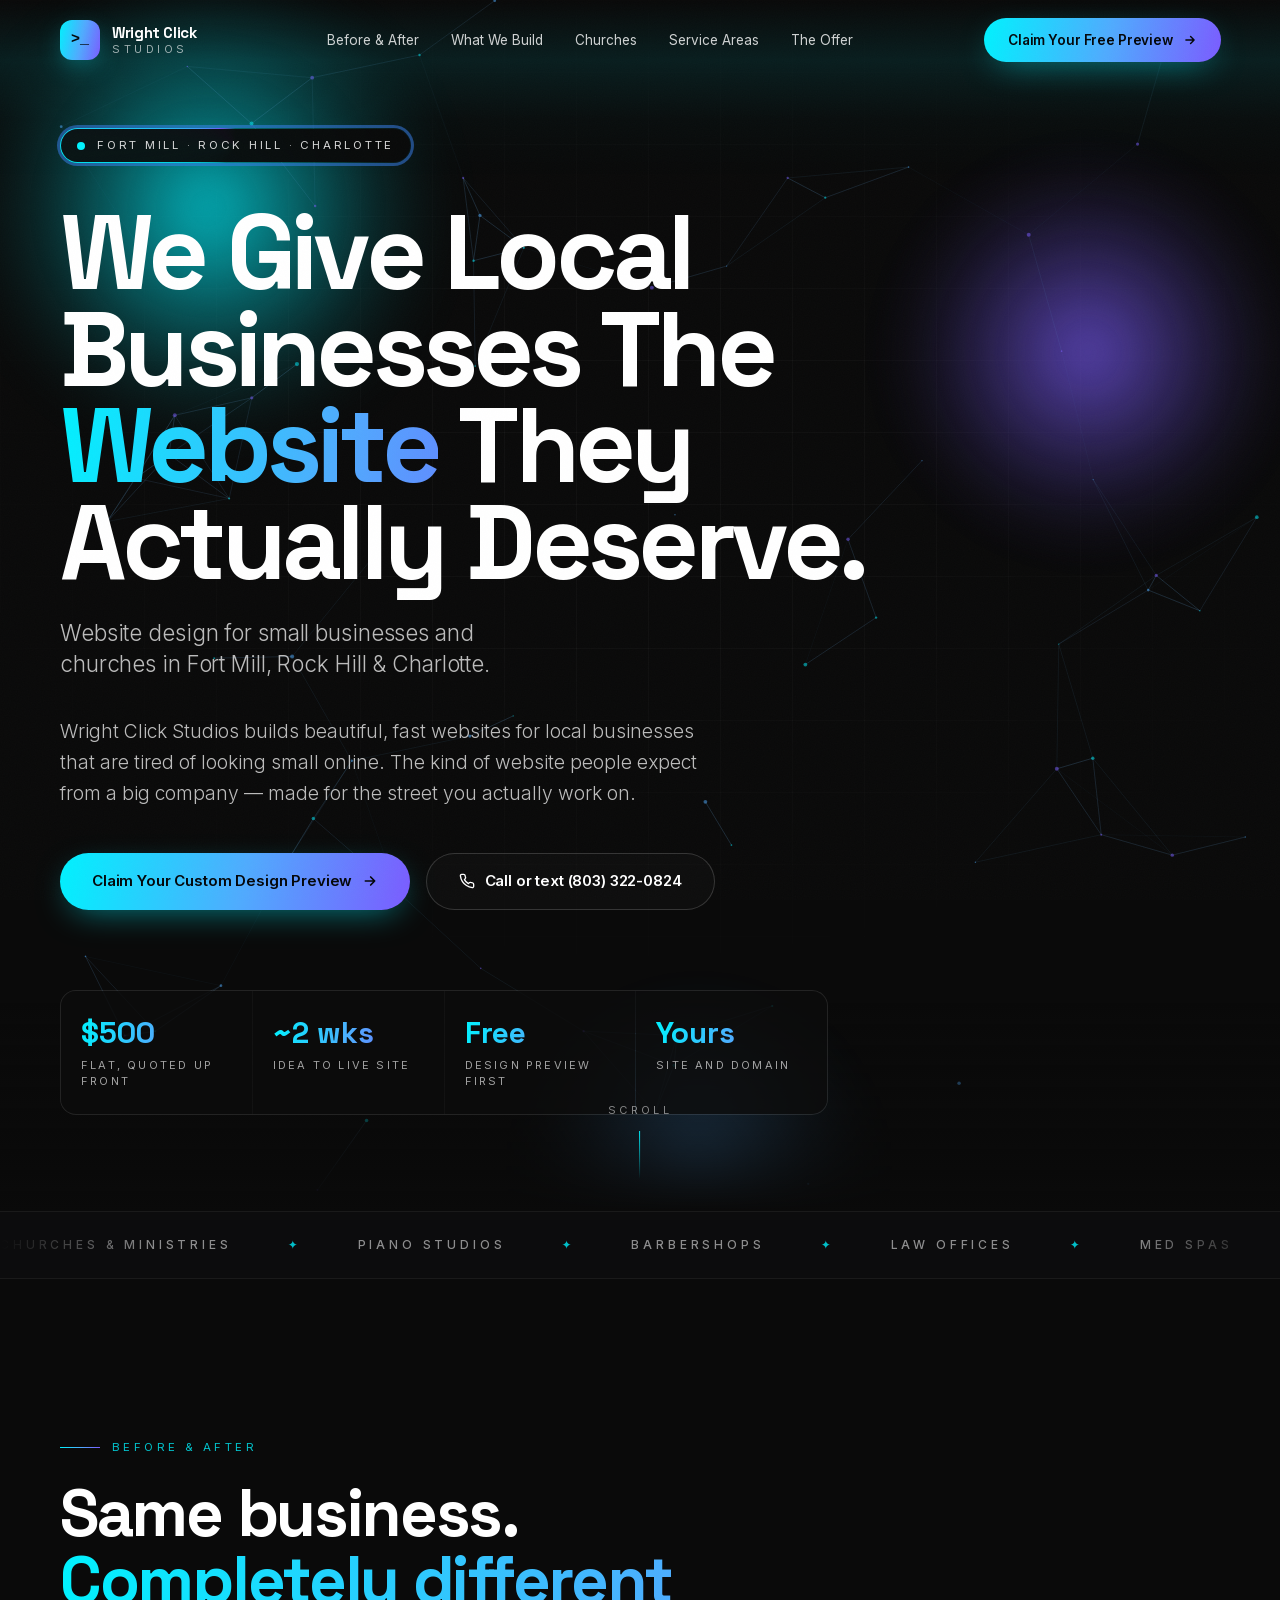
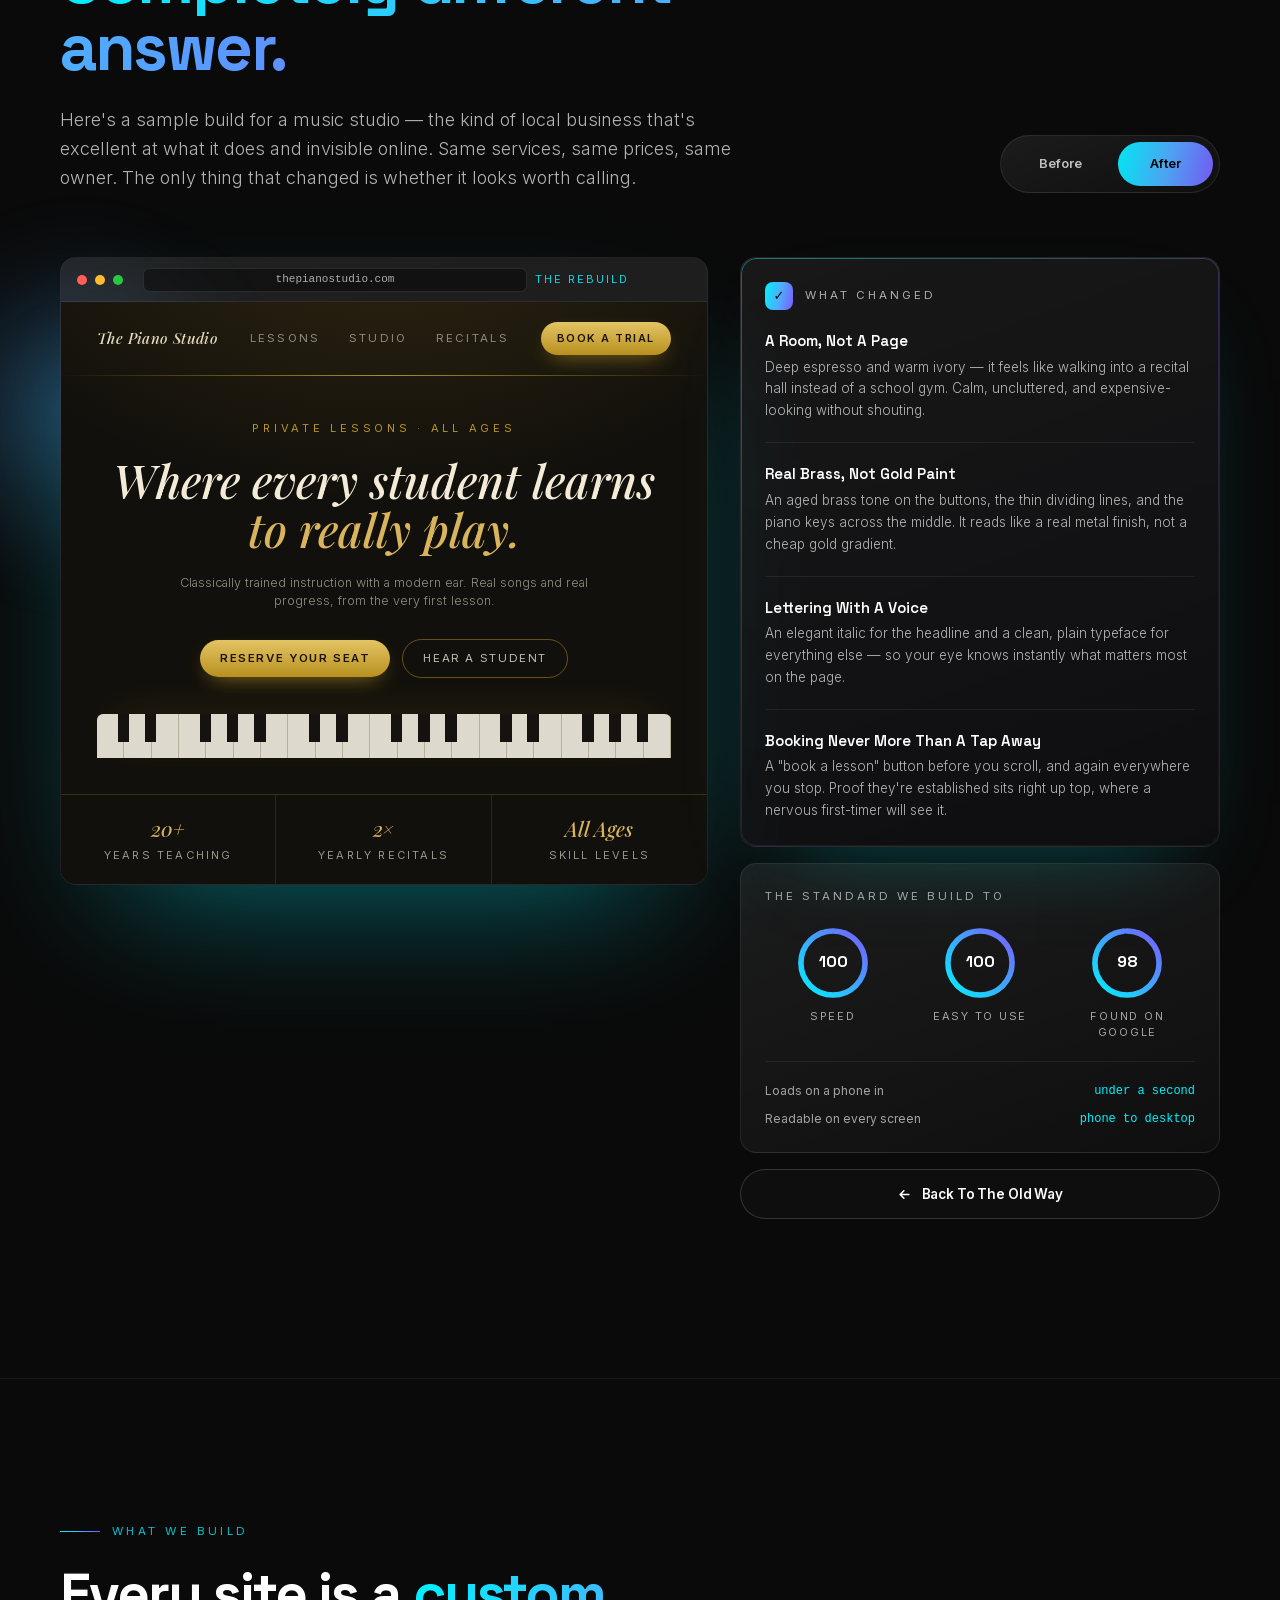
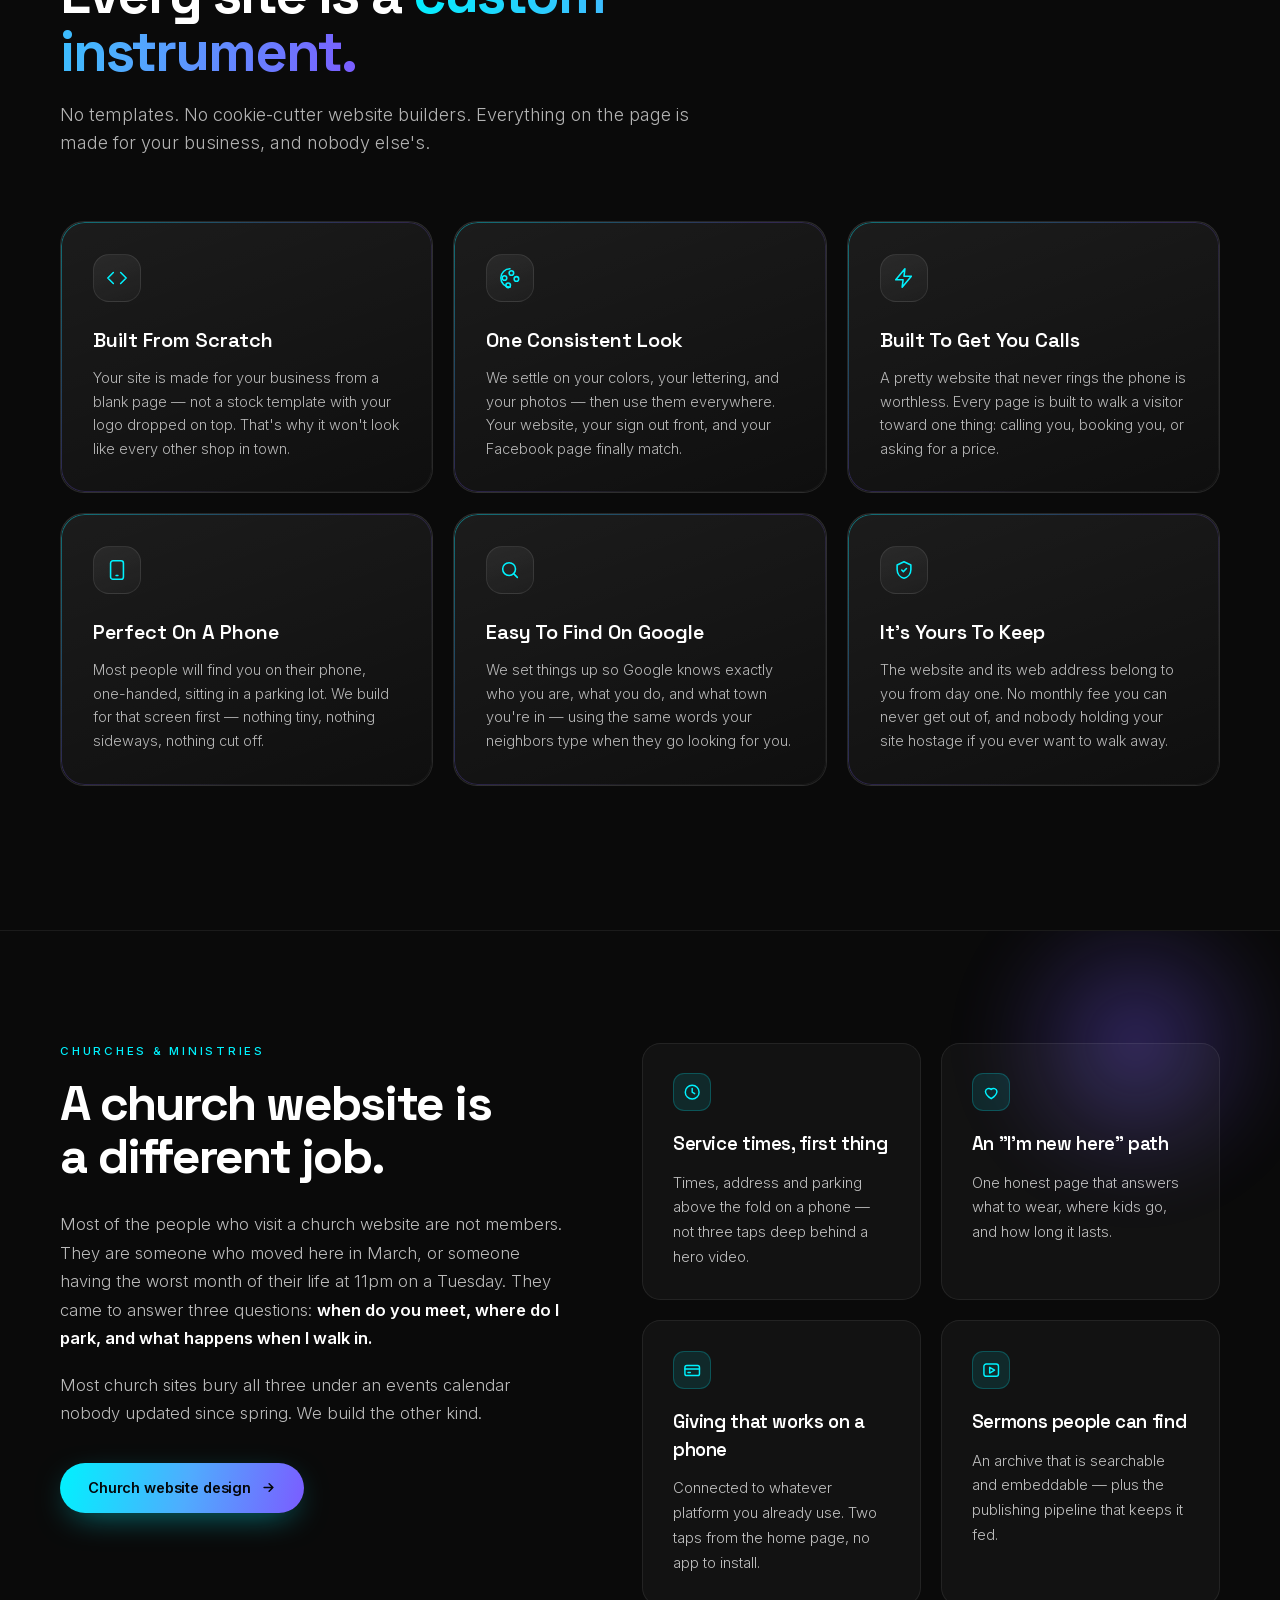
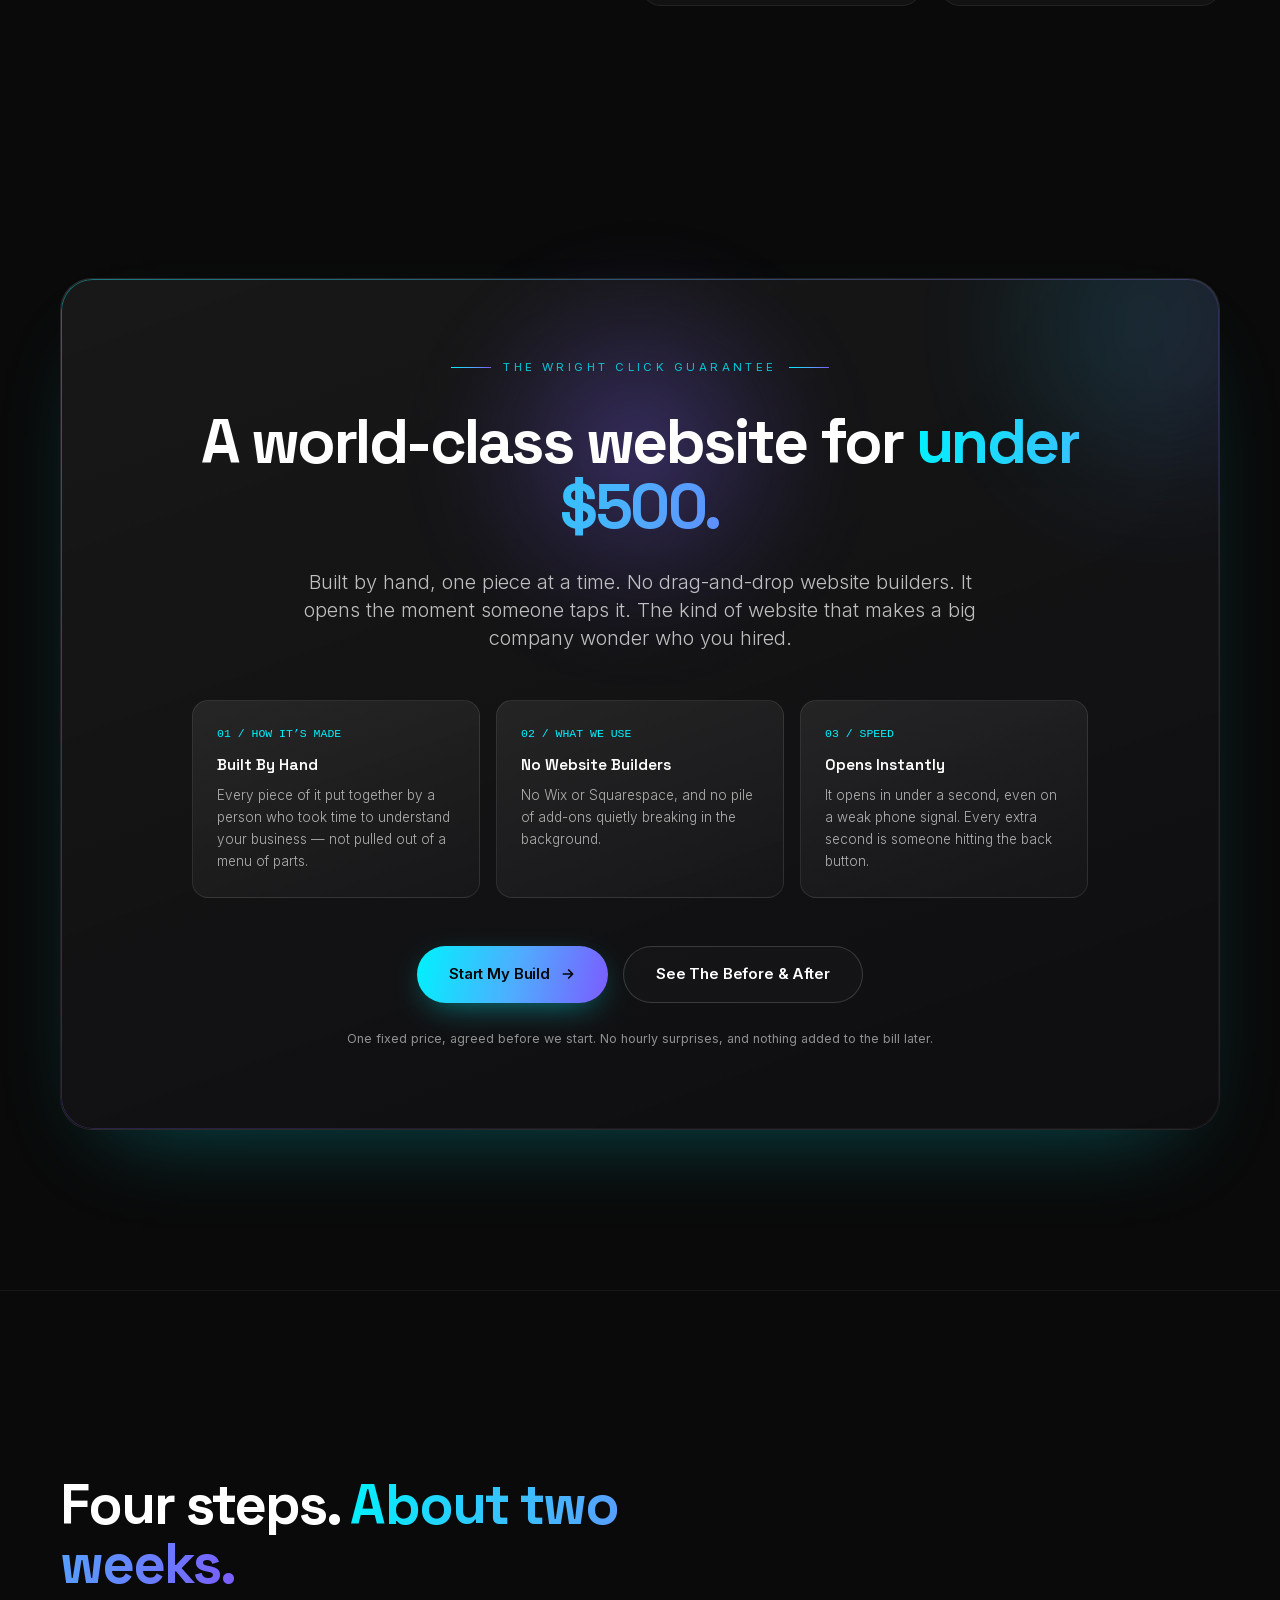
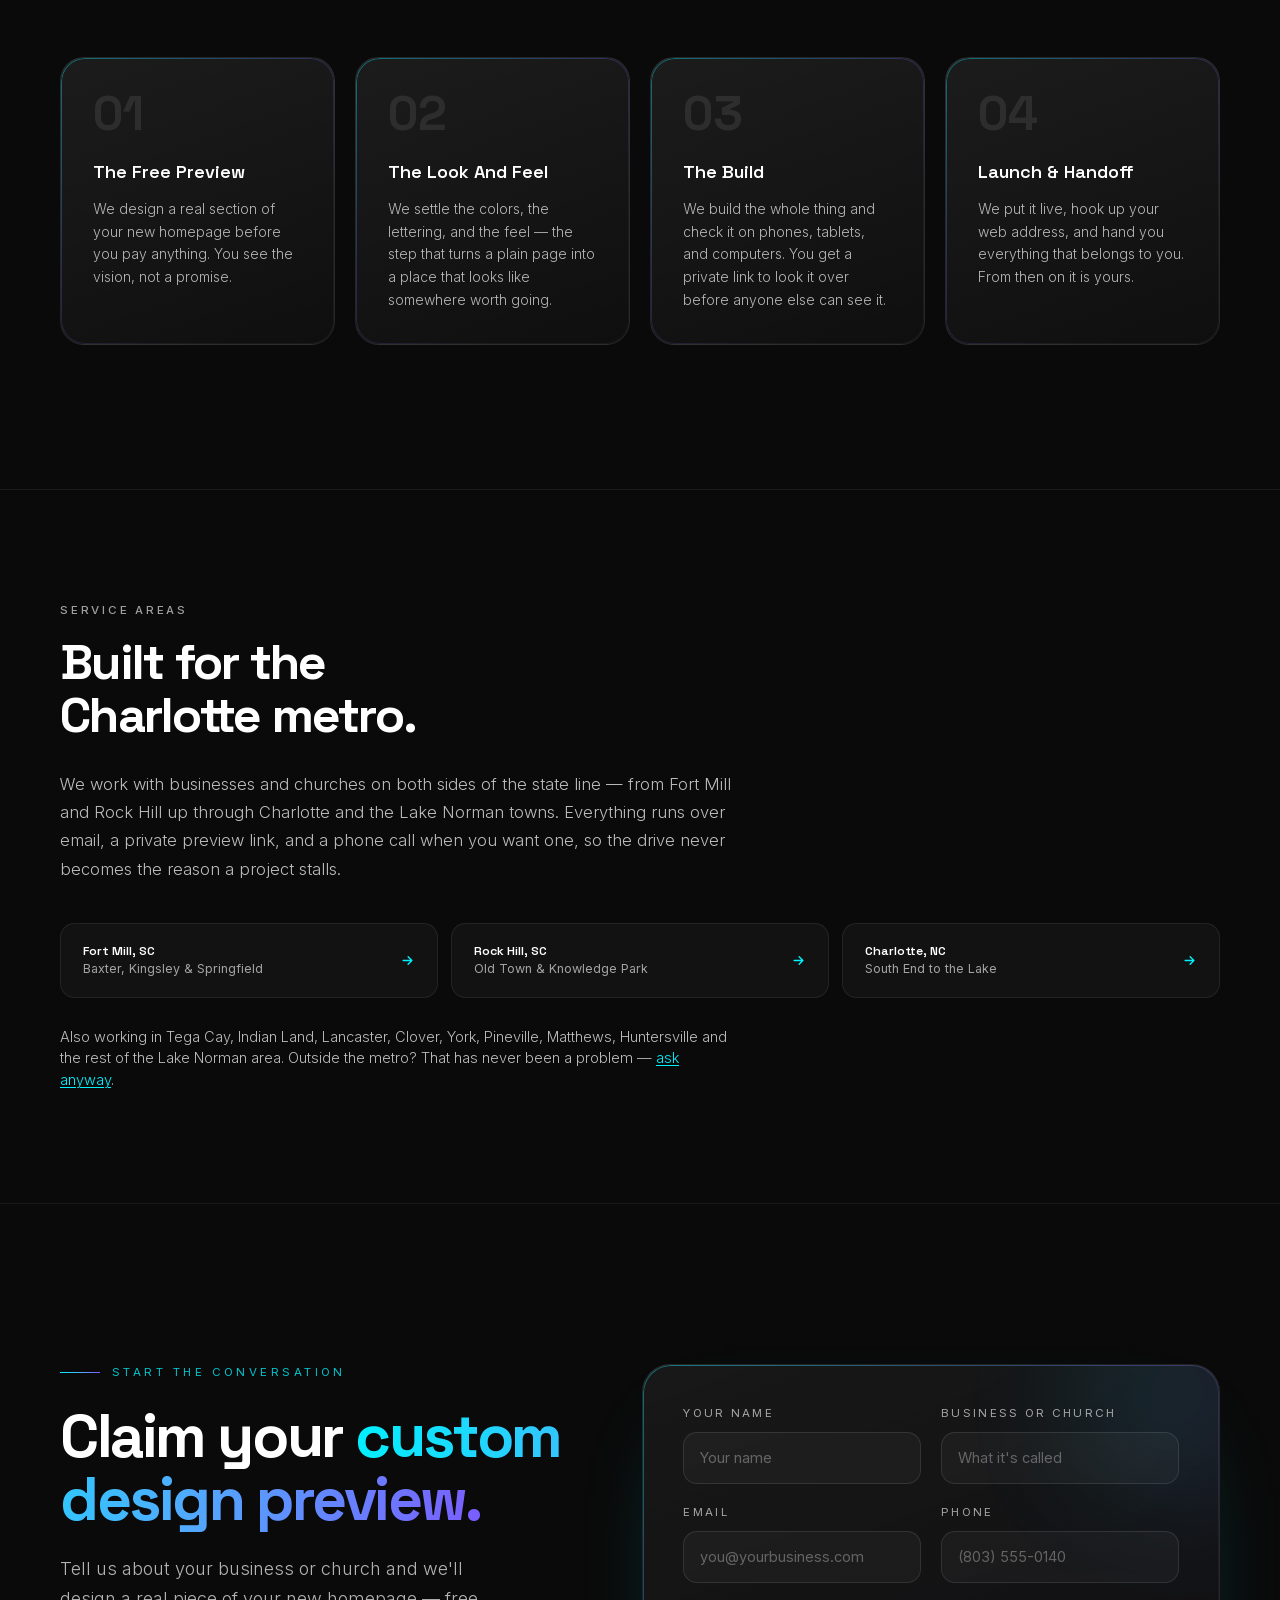
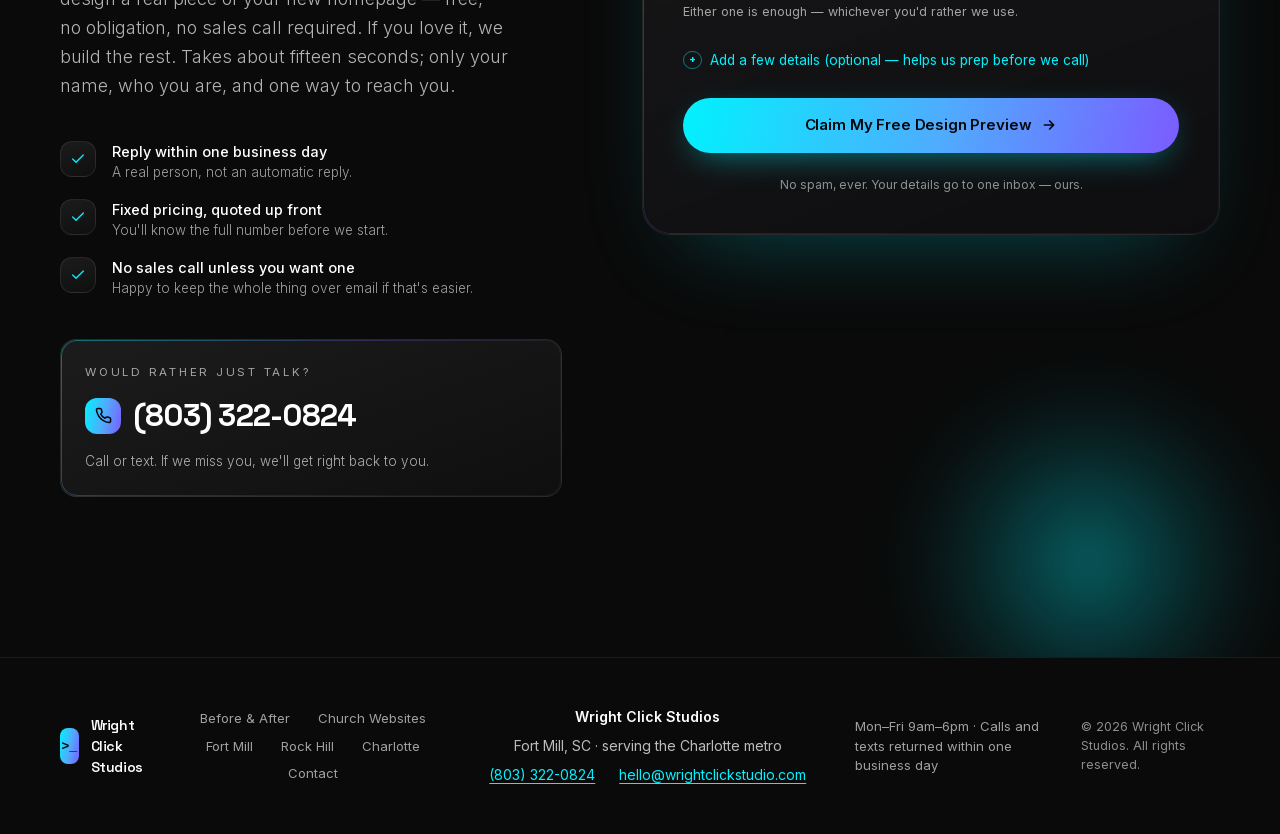
==== commit e9b9c379: "Deploy the full site: 4 landing pages, assets, and the files that were 404ing The repo held a single" ====
--- a/index.html
+++ b/index.html
@@ -3,481 +3,143 @@
 <head>
 <meta charset="UTF-8" />
 <meta name="viewport" content="width=device-width, initial-scale=1.0" />
-<title>Wright Click Studios — Elite Websites for Local Businesses</title>
-<meta name="description" content="Wright Click Studios builds beautiful, fast websites for local businesses. A website you'd be proud of, for under $500." />
+
+<title>Website Design Fort Mill &amp; Rock Hill SC | Wright Click</title>
+<meta name="description" content="Hand-built websites for local businesses and churches in Fort Mill, Rock Hill and Charlotte. $500 flat, with a free design preview before you pay." />
+<link rel="canonical" href="https://wrightclickstudio.com/" />
 <meta name="theme-color" content="#0A0A0A" />
+<meta name="robots" content="index,follow,max-image-preview:large" />
+<meta name="geo.region" content="US-SC" />
+<meta name="geo.placename" content="Fort Mill, South Carolina" />
 
 <!-- Carried over from the previous page at this domain. Removing it breaks TikTok domain verification. -->
 <meta name="tiktok-developers-site-verification" content="P2GTsfRB4DUnDLSib3ySKTYpfyuixVwl" />
-
-<meta property="og:title" content="Wright Click Studios — Elite Websites for Local Businesses" />
-<meta property="og:description" content="We give local businesses the website they actually deserve. Built by hand, opens instantly, under $500." />
+<!-- TODO(owner): paste the Google Search Console verification tag here. See README. -->
+
+<meta property="og:title" content="Website Design Fort Mill &amp; Rock Hill SC | Wright Click" />
+<meta property="og:description" content="Hand-built websites for local businesses and churches across the Charlotte metro. $500 flat, free evaluation, real design preview before you pay." />
 <meta property="og:type" content="website" />
-
-<link rel="preconnect" href="https://fonts.googleapis.com" />
-<link rel="preconnect" href="https://fonts.gstatic.com" crossorigin />
-<link href="https://fonts.googleapis.com/css2?family=Space+Grotesk:wght@400;500;600;700&family=Inter:wght@300;400;500;600&family=Playfair+Display:ital,wght@0,500;0,700;1,500&family=JetBrains+Mono:wght@400;500&display=swap" rel="stylesheet" />
-
-<!-- Tailwind is pre-compiled into the <style> block below. No CDN, no in-browser build. -->
-
-<style>
-  :root{
-    --cyan:#00F2FE;
-    --azure:#4FACFE;
-    --violet:#7B5CFF;
-    --grad: linear-gradient(102deg, #00F2FE 0%, #4FACFE 52%, #7B5CFF 100%);
+<meta property="og:url" content="https://wrightclickstudio.com/" />
+<meta property="og:image" content="https://wrightclickstudio.com/images/og-cover.jpg" />
+<meta property="og:image:width" content="1200" />
+<meta property="og:image:height" content="630" />
+<meta property="og:locale" content="en_US" />
+<meta property="og:site_name" content="Wright Click Studios" />
+<meta name="twitter:card" content="summary_large_image" />
+<meta name="twitter:title" content="Website Design in Fort Mill &amp; Rock Hill SC" />
+<meta name="twitter:description" content="Hand-built websites for local businesses and churches across the Charlotte metro. $500 flat." />
+<meta name="twitter:image" content="https://wrightclickstudio.com/images/og-cover.jpg" />
+
+<link rel="icon" href="/images/favicon.svg" type="image/svg+xml" />
+<link rel="apple-touch-icon" href="/images/apple-touch-icon.png" />
+<link rel="manifest" href="/site.webmanifest" />
+
+<link rel="preload" href="/fonts/spacegrotesk-latin-var.woff2" as="font" type="font/woff2" crossorigin />
+<link rel="preload" href="/fonts/inter-latin-var.woff2" as="font" type="font/woff2" crossorigin />
+<link rel="stylesheet" href="/css/base.css" />
+<link rel="stylesheet" href="/css/site.css" />
+
+<!-- Google Analytics 4. Replace G-XXXXXXXXXX with the real measurement ID and
+     this whole block goes live; until then it is inert. site.js pushes
+     lead_form and lead_call events into dataLayer either way. See README. -->
+<script>
+  window.dataLayer = window.dataLayer || [];
+  function gtag(){dataLayer.push(arguments);}
+  var GA4_ID = 'G-XXXXXXXXXX';
+  if (GA4_ID.indexOf('XXXX') === -1) {
+    var s = document.createElement('script');
+    s.async = true; s.src = 'https://www.googletagmanager.com/gtag/js?id=' + GA4_ID;
+    document.head.appendChild(s);
+    gtag('js', new Date());
+    gtag('config', GA4_ID);
   }
-
-  html { scroll-padding-top: 96px; }
-  body {
-    background:#0A0A0A;
-    color:#FFFFFF;
-    -webkit-font-smoothing: antialiased;
-    overflow-x: hidden;
-  }
-
-  ::selection { background: rgba(0,242,254,.28); color:#fff; }
-
-  /* ---------- Scrollbar ---------- */
-  ::-webkit-scrollbar { width: 10px; }
-  ::-webkit-scrollbar-track { background:#0A0A0A; }
-  ::-webkit-scrollbar-thumb {
-    background: linear-gradient(180deg,#00F2FE,#7B5CFF);
-    border-radius: 99px;
-    border: 3px solid #0A0A0A;
-  }
-
-  /* ---------- Text + border gradients ---------- */
-  .grad-text{
-    background: var(--grad);
-    -webkit-background-clip: text;
-    background-clip: text;
-    color: transparent;
-  }
-  .grad-bg{ background: var(--grad); }
-
-  /* Gradient hairline border via mask */
-  .grad-border{ position: relative; }
-  .grad-border::before{
-    content:"";
-    position:absolute; inset:0;
-    border-radius: inherit;
-    padding:1px;
-    background: linear-gradient(140deg, rgba(0,242,254,.55), rgba(123,92,255,.35) 45%, rgba(255,255,255,.06) 75%);
-    -webkit-mask: linear-gradient(#000 0 0) content-box, linear-gradient(#000 0 0);
-    -webkit-mask-composite: xor;
-            mask: linear-gradient(#000 0 0) content-box, linear-gradient(#000 0 0);
-            mask-composite: exclude;
-    pointer-events:none;
-    opacity:.75;
-    transition: opacity .45s ease;
-  }
-  .grad-border:hover::before{ opacity:1; }
-
-  /* ---------- Glass ---------- */
-  /* No backdrop-filter here on purpose. A dozen blurred surfaces on screen at
-     once was the main source of scroll jank, and over a near-black page the
-     blur is invisible anyway — a translucent gradient reads identically.
-     backdrop-filter is reserved for the fixed nav, which really does sit over
-     moving content. */
-  .glass{
-    background: linear-gradient(160deg, rgba(255,255,255,.075), rgba(255,255,255,.025));
-    border: 1px solid rgba(255,255,255,.09);
-  }
-  .glass-deep{
-    background: linear-gradient(160deg, rgba(255,255,255,.06), rgba(16,16,20,.72));
-    border: 1px solid rgba(255,255,255,.08);
-    box-shadow: 0 40px 90px -50px rgba(0,242,254,.35), inset 0 1px 0 rgba(255,255,255,.07);
-  }
-
-  /* ---------- Ambient light ---------- */
-  /* No filter: blur() at all. Blurring a 700px element is the single most
-     expensive thing on the page — its cost scales with both radius and area,
-     and it was what made scrolling stutter. A multi-stop radial gradient
-     produces the same soft falloff and composites for free. */
-  .aurora{
-    position:absolute;
-    border-radius:50%;
-    filter: blur(22px);   /* small radius only — the gradient does the real work */
-    pointer-events:none;
-    will-change: transform;
-  }
-  /* Falloff is deliberately tight. Fill rate — the number of alpha-blended
-     pixels — is what costs frames here, so the colour is concentrated in a
-     bright core and reaches zero early rather than washing the viewport. */
-  .a-cyan{
-    background: radial-gradient(circle closest-side,
-      rgba(0,242,254,.72), rgba(0,242,254,.38) 24%, rgba(0,242,254,.13) 44%,
-      rgba(0,242,254,.03) 58%, rgba(0,242,254,0) 68%);
-  }
-  .a-violet{
-    background: radial-gradient(circle closest-side,
-      rgba(123,92,255,.75), rgba(123,92,255,.40) 24%, rgba(123,92,255,.14) 44%,
-      rgba(123,92,255,.03) 58%, rgba(123,92,255,0) 68%);
-  }
-  .a-azure{
-    background: radial-gradient(circle closest-side,
-      rgba(79,172,254,.70), rgba(79,172,254,.36) 24%, rgba(79,172,254,.12) 44%,
-      rgba(79,172,254,.03) 58%, rgba(79,172,254,0) 68%);
-  }
-  @keyframes drift {
-    0%,100% { transform: translate3d(0,0,0) scale(1); }
-    33%     { transform: translate3d(4%, -6%, 0) scale(1.09); }
-    66%     { transform: translate3d(-5%, 4%, 0) scale(.96); }
-  }
-  .drift-slow { animation: drift 22s ease-in-out infinite; }
-  .drift-slower { animation: drift 30s ease-in-out infinite reverse; }
-
-  /* Fine technical grid */
-  .grid-lines{
-    background-image:
-      linear-gradient(to right, rgba(255,255,255,.045) 1px, transparent 1px),
-      linear-gradient(to bottom, rgba(255,255,255,.045) 1px, transparent 1px);
-    background-size: 72px 72px;
-    -webkit-mask-image: radial-gradient(ellipse 80% 60% at 50% 40%, #000 20%, transparent 78%);
-            mask-image: radial-gradient(ellipse 80% 60% at 50% 40%, #000 20%, transparent 78%);
-  }
-
-  /* Film grain — plain fixed layer. No mix-blend-mode and no oversized box:
-     both forced a full-viewport recomposite on every scroll frame. */
-  .grain::after{
-    content:"";
-    position:fixed; inset:0;
-    background-image:url("data:image/svg+xml,%3Csvg xmlns='http://www.w3.org/2000/svg' width='200' height='200'%3E%3Cfilter id='n'%3E%3CfeTurbulence type='fractalNoise' baseFrequency='.85' numOctaves='3'/%3E%3C/filter%3E%3Crect width='100%25' height='100%25' filter='url(%23n)' opacity='.42'/%3E%3C/svg%3E");
-    opacity:.05;
-    pointer-events:none;
-    z-index:60;
-  }
-
-  /* ---------- Buttons ---------- */
-  .btn{
-    display:inline-flex; align-items:center; justify-content:center; gap:.6rem;
-    border-radius: 999px;
-    font-weight:600;
-    letter-spacing:-.01em;
-    /* --tx/--ty drive the magnetic pull, --s the hover scale, so JS and CSS never fight */
-    transform: translate3d(var(--tx,0px), var(--ty,0px), 0) scale(var(--s,1));
-    transition: transform .35s cubic-bezier(.16,1,.3,1), box-shadow .35s ease, background-color .35s ease, color .35s ease, border-color .35s ease, filter .35s ease;
-    will-change: transform;
-  }
-  .btn:hover{ --s:1.055; }
-  .btn:active{ --s:.975; }
-  .magnetic{ transition: transform .18s cubic-bezier(.16,1,.3,1), box-shadow .35s ease, filter .35s ease; }
-  .magnetic:not(:hover){ transition-duration: .55s; }
-  .btn:focus-visible{ outline:2px solid var(--cyan); outline-offset:3px; }
-
-  .btn-primary{
-    background: var(--grad);
-    color:#04070A;
-    box-shadow: 0 10px 34px -12px rgba(0,242,254,.6);
-  }
-  .btn-primary:hover{ box-shadow: 0 20px 55px -14px rgba(0,242,254,.78); filter: brightness(1.07); }
-
-  .btn-ghost{
-    border:1px solid rgba(255,255,255,.16);
-    color:#fff;
-    background: rgba(255,255,255,.02);
-  }
-  .btn-ghost:hover{ border-color: rgba(0,242,254,.55); background: rgba(0,242,254,.07); }
-
-  /* Shimmer sweep on primary buttons */
-  .sheen{ position:relative; overflow:hidden; }
-  .sheen::after{
-    content:"";
-    position:absolute; top:0; left:-130%;
-    width:60%; height:100%;
-    background: linear-gradient(100deg, transparent, rgba(255,255,255,.55), transparent);
-    transform: skewX(-18deg);
-    transition: left .75s cubic-bezier(.16,1,.3,1);
-  }
-  .sheen:hover::after{ left:130%; }
-
-  /* ---------- Reveal on scroll ---------- */
-  .reveal{
-    opacity:0;
-    transform: translateY(26px);
-    transition: opacity .95s cubic-bezier(.16,1,.3,1), transform .95s cubic-bezier(.16,1,.3,1);
-    transition-delay: var(--d, 0ms);
-  }
-  .reveal.in{ opacity:1; transform:none; }
-
-  /* ---------- Marquee ---------- */
-  @keyframes scrollx { from{ transform: translateX(0); } to{ transform: translateX(-50%); } }
-  .marquee-track{ animation: scrollx 38s linear infinite; }
-  .marquee:hover .marquee-track{ animation-play-state: paused; }
-  .fade-x{
-    -webkit-mask-image: linear-gradient(to right, transparent, #000 12%, #000 88%, transparent);
-            mask-image: linear-gradient(to right, transparent, #000 12%, #000 88%, transparent);
-  }
-
-  /* ---------- Card spotlight follows cursor ---------- */
-  .spotlight{ position:relative; overflow:hidden; }
-  .spotlight::after{
-    content:"";
-    position:absolute; inset:0;
-    background: radial-gradient(420px circle at var(--mx,50%) var(--my,0%), rgba(0,242,254,.13), transparent 62%);
-    opacity:0; transition: opacity .5s ease;
-    pointer-events:none;
-  }
-  .spotlight:hover::after{ opacity:1; }
-
-  /* ---------- Case study panels ---------- */
-  .panel{ display:none; }
-  .panel.active{ display:block; animation: panelIn .65s cubic-bezier(.16,1,.3,1) both; }
-  @keyframes panelIn{
-    from{ opacity:0; transform: translateY(18px) scale(.985); filter: blur(6px); }
-    to  { opacity:1; transform:none; filter:none; }
-  }
-
-  /* Keep both panels a similar height so toggling doesn't jolt the page */
-  @media (min-width: 1024px){
-    .case-grid{ min-height: 900px; }
-  }
-
-  .tab-btn{ transition: color .3s ease, background-color .3s ease, transform .3s cubic-bezier(.16,1,.3,1); }
-  .tab-btn:hover{ transform: scale(1.03); }
-  .tab-indicator{ transition: transform .5s cubic-bezier(.16,1,.3,1), width .5s cubic-bezier(.16,1,.3,1); }
-
-  /* Browser chrome */
-  .chrome-dot{ width:10px; height:10px; border-radius:99px; }
-
-  /* --- "Before" mockup: deliberately generic 2009 local-business site --- */
-  .old-site{
-    background:#ffffff;
-    color:#111;
-    font-family: "Times New Roman", Times, serif;
-    line-height:1.45;
-  }
-  .old-site a{ color:#0000EE; text-decoration:underline; }
-  .old-site .old-banner{
-    background:#e9e9e9;
-    border-bottom:2px solid #999;
-    text-align:center;
-  }
-  .old-site .old-nav{
-    background:#f3f3f3;
-    border-bottom:1px solid #bbb;
-    font-size:12px;
-    text-align:center;
-  }
-  .old-site .imgbox{
-    background:
-      repeating-linear-gradient(45deg,#e4e4e4 0 8px,#efefef 8px 16px);
-    border:1px solid #c4c4c4;
-    color:#8a8a8a;
-    display:flex; align-items:center; justify-content:center;
-    font-size:11px; font-family: Arial, sans-serif;
-  }
-  .old-site hr{ border:0; border-top:1px solid #ccc; margin:10px 0; }
-
-  /* --- "After" mockup: Dark Conservatory --- */
-  .new-site{
-    background:
-      radial-gradient(120% 90% at 50% -20%, rgba(201,162,39,.16), transparent 60%),
-      #12100C;
-    color:#EDE6D6;
-    font-family: Inter, sans-serif;
-  }
-  .new-site .serif{ font-family:"Playfair Display", Georgia, serif; }
-  .brass-rule{
-    height:1px;
-    background: linear-gradient(90deg, transparent, rgba(201,162,39,.85), transparent);
-  }
-  .brass-btn{
-    background: linear-gradient(180deg,#E3C464,#B8901F);
-    color:#1A1408;
-    box-shadow: 0 8px 22px -10px rgba(201,162,39,.85);
-  }
-  .keys{ display:flex; height:100%; }
-  .keys i{ flex:1; background:#F4EFE2; border-right:1px solid #c9c1ae; position:relative; }
-  .keys i.b::after{
-    content:"";
-    position:absolute; top:0; right:-22%;
-    width:44%; height:62%;
-    background:#171310;
-    z-index:2;
-  }
-
-  /* ---------- Metric dials ---------- */
-  .dial circle.track{ stroke: rgba(255,255,255,.09); }
-  .dial circle.value{
-    stroke-linecap: round;
-    transform: rotate(-90deg);
-    transform-origin: 50% 50%;
-    transition: stroke-dashoffset 1.8s cubic-bezier(.16,1,.3,1);
-  }
-
-  /* ---------- Form ---------- */
-  .field{
-    background: rgba(255,255,255,.035);
-    border:1px solid rgba(255,255,255,.1);
-    border-radius: 14px;
-    transition: border-color .3s ease, box-shadow .3s ease, background-color .3s ease;
-  }
-  .field:focus{
-    outline:none;
-    border-color: rgba(0,242,254,.6);
-    background: rgba(0,242,254,.045);
-    box-shadow: 0 0 0 4px rgba(0,242,254,.1);
-  }
-  .field::placeholder{ color: rgba(255,255,255,.32); }
-  select.field option{ background:#101014; color:#fff; }
-  .field.err{ border-color:#FF6B6B; box-shadow:0 0 0 4px rgba(255,107,107,.12); }
-
-  /* Scrolled nav. Defined here rather than toggled as Tailwind utility classes:
-     the Tailwind CDN build watches the DOM and reacts to class mutations, and
-     this toggles on every scroll past the threshold. */
-  #nav.nav-solid{
-    background: rgba(10,10,10,.72);
-    backdrop-filter: blur(16px);
-    -webkit-backdrop-filter: blur(16px);
-    border-bottom: 1px solid rgba(255,255,255,.07);
-  }
-
-  /* Nav underline */
-  .navlink{ position:relative; }
-  .navlink::after{
-    content:""; position:absolute; left:0; bottom:-6px;
-    height:1px; width:0; background: var(--grad);
-    transition: width .4s cubic-bezier(.16,1,.3,1);
-  }
-  .navlink:hover::after{ width:100%; }
-
-  /* ============ HERO MOTION LAYER ============ */
-
-  /* Scroll progress rail */
-  #progress{
-    position:fixed; top:0; left:0; height:2px; width:0;
-    background: var(--grad);
-    box-shadow: 0 0 16px rgba(0,242,254,.9);
-    z-index:70;
-    transition: width .12s linear;
-    pointer-events:none;
-  }
-
-  /* Soft light that follows the cursor */
-  #orb{
-    position:fixed; top:0; left:0;
-    width:520px; height:520px; margin:-260px 0 0 -260px;
-    border-radius:50%;
-    pointer-events:none; z-index:1;
-    background: radial-gradient(circle, rgba(0,242,254,.11), rgba(123,92,255,.06) 44%, transparent 68%);
-    opacity:0;
-    transition: opacity .8s ease;
-    will-change: transform;
-  }
-
-  /* Headline: line-by-line mask reveal */
-  .line-mask{
-    display:block;
-    overflow:hidden;
-    padding-bottom:.1em;
-    margin-bottom:-.1em;
-  }
-  .line-inner{
-    display:block;
-    transform: translateY(112%);
-    opacity:0;
-    transition: transform 1.15s cubic-bezier(.16,1,.3,1), opacity .9s cubic-bezier(.16,1,.3,1);
-    transition-delay: var(--d, 0ms);
-    will-change: transform;
-  }
-  .lit .line-inner{ transform: translateY(0); opacity:1; }
-
-  /* Living gradient for the focal words */
-  .grad-flow{
-    background: linear-gradient(100deg,#00F2FE,#4FACFE,#7B5CFF,#4FACFE,#00F2FE);
-    background-size: 300% 100%;
-    -webkit-background-clip: text;
-            background-clip: text;
-    color: transparent;
-    animation: flow 9s linear infinite;
-  }
-  @keyframes flow{ to{ background-position: 300% 0; } }
-
-  /* Cyan scan sweeping down the grid */
-  .scanline{
-    position:absolute; left:0; right:0; top:0;
-    height:180px;
-    background: linear-gradient(to bottom, transparent, rgba(0,242,254,.085), rgba(0,242,254,.02), transparent);
-    animation: scan 9s cubic-bezier(.55,0,.45,1) infinite;
-    pointer-events:none;
-  }
-  @keyframes scan{
-    0%   { transform: translateY(-200px); opacity:0; }
-    12%  { opacity:1; }
-    88%  { opacity:1; }
-    100% { transform: translateY(105vh); opacity:0; }
-  }
-
-  /* Rotating conic ring around the availability badge */
-  .ring{ position:relative; border-radius:999px; overflow:hidden; padding:1px; }
-  .ring-spin{
-    position:absolute; left:50%; top:50%;
-    width:240%; aspect-ratio:1/1;
-    margin:-120% 0 0 -120%;
-    background: conic-gradient(from 0deg, transparent 0 58%, rgba(0,242,254,.95) 74%, rgba(123,92,255,.9) 88%, transparent 100%);
-    animation: spin 5s linear infinite;
-  }
-  @keyframes spin{ to{ transform: rotate(360deg); } }
-
-  /* Parallax layers */
-  .plx{ will-change: transform; }
-
-  /* Hero content drifts and dissolves on scroll */
-  #heroInner{ will-change: transform, opacity; }
-
-  /* Stat cells light up */
-  .stat{ position:relative; transition: background-color .5s ease; }
-  .stat::before{
-    content:""; position:absolute; top:0; left:0; right:0; height:1px;
-    background: var(--grad);
-    transform: scaleX(0);
-    transform-origin: left;
-    transition: transform .7s cubic-bezier(.16,1,.3,1);
-  }
-  .stat:hover{ background-color: rgba(0,242,254,.045); }
-  .stat:hover::before{ transform: scaleX(1); }
-
-  /* Shared card lift */
-  .lift{ transition: transform .55s cubic-bezier(.16,1,.3,1), box-shadow .55s ease, border-color .55s ease; }
-  .lift:hover{
-    transform: translateY(-8px);
-    box-shadow: 0 34px 74px -36px rgba(0,242,254,.5);
-    border-color: rgba(0,242,254,.26);
-  }
-
-  /* Eyebrow rules draw themselves in */
-  .eyebrow-line{ width:0; transition: width .9s cubic-bezier(.16,1,.3,1) .15s; }
-  .reveal.in .eyebrow-line{ width:2.5rem; }
-
-  /* Scroll cue */
-  @keyframes cue{
-    0%,100%{ transform: scaleY(.35); opacity:.35; transform-origin: top; }
-    50%    { transform: scaleY(1);   opacity:1;   transform-origin: top; }
-  }
-  .cue-line{ animation: cue 2.4s ease-in-out infinite; }
-
-  @media (prefers-reduced-motion: reduce){
-    *, *::before, *::after{
-      animation-duration:.001ms !important;
-      animation-iteration-count:1 !important;
-      transition-duration:.001ms !important;
+</script>
+
+<script type="application/ld+json">
+{
+  "@context": "https://schema.org",
+  "@graph": [
+    {
+      "@type": ["ProfessionalService", "WebDesignBusiness"],
+      "@id": "https://wrightclickstudio.com/#business",
+      "name": "Wright Click Studios",
+      "description": "Hand-built websites for local businesses, churches and ministries across the Charlotte metro. Flat $500 pricing with a free evaluation and design preview.",
+      "url": "https://wrightclickstudio.com/",
+      "telephone": "+1-803-322-0824",
+      "email": "hello@wrightclickstudio.com",
+      "priceRange": "$$",
+      "image": "https://wrightclickstudio.com/images/og-cover.jpg",
+      "logo": "https://wrightclickstudio.com/images/favicon.svg",
+      "address": {
+        "@type": "PostalAddress",
+        "addressLocality": "Fort Mill",
+        "addressRegion": "SC",
+        "addressCountry": "US"
+      },
+      "areaServed": [
+        { "@type": "City", "name": "Fort Mill", "containedInPlace": { "@type": "State", "name": "South Carolina" } },
+        { "@type": "City", "name": "Rock Hill", "containedInPlace": { "@type": "State", "name": "South Carolina" } },
+        { "@type": "City", "name": "Tega Cay", "containedInPlace": { "@type": "State", "name": "South Carolina" } },
+        { "@type": "City", "name": "Indian Land", "containedInPlace": { "@type": "State", "name": "South Carolina" } },
+        { "@type": "City", "name": "Charlotte", "containedInPlace": { "@type": "State", "name": "North Carolina" } },
+        { "@type": "City", "name": "Huntersville", "containedInPlace": { "@type": "State", "name": "North Carolina" } }
+      ],
+      "knowsAbout": ["Website design", "Church website design", "Local SEO", "Google Business Profile", "Landing pages", "Sermon video publishing"],
+      "makesOffer": [
+        {
+          "@type": "Offer",
+          "name": "Free evaluation and custom design preview",
+          "description": "A real section of the new homepage, designed before any payment.",
+          "price": "0",
+          "priceCurrency": "USD"
+        },
+        {
+          "@type": "Offer",
+          "name": "Custom website, built by hand",
+          "price": "500",
+          "priceCurrency": "USD",
+          "priceSpecification": {
+            "@type": "PriceSpecification",
+            "price": "500",
+            "priceCurrency": "USD",
+            "valueAddedTaxIncluded": false
+          }
+        }
+      ],
+      "hasOfferCatalog": {
+        "@type": "OfferCatalog",
+        "name": "Website design services",
+        "itemListElement": [
+          { "@type": "Offer", "itemOffered": { "@type": "Service", "name": "Small business website design", "serviceType": "Web design" } },
+          { "@type": "Offer", "itemOffered": { "@type": "Service", "name": "Church and ministry website design", "serviceType": "Web design" } },
+          { "@type": "Offer", "itemOffered": { "@type": "Service", "name": "Website redesign", "serviceType": "Web design" } },
+          { "@type": "Offer", "itemOffered": { "@type": "Service", "name": "Local SEO and Google Business Profile setup", "serviceType": "SEO" } }
+        ]
+      },
+      "contactPoint": {
+        "@type": "ContactPoint",
+        "telephone": "+1-803-322-0824",
+        "contactType": "sales",
+        "areaServed": ["US-SC", "US-NC"],
+        "availableLanguage": "English"
+      }
+    },
+    {
+      "@type": "WebSite",
+      "@id": "https://wrightclickstudio.com/#website",
+      "url": "https://wrightclickstudio.com/",
+      "name": "Wright Click Studios",
+      "publisher": { "@id": "https://wrightclickstudio.com/#business" },
+      "inLanguage": "en-US"
     }
-    .reveal{ opacity:1; transform:none; }
-    .line-inner{ transform:none !important; opacity:1 !important; }
-    .eyebrow-line{ width:2.5rem; }
-    #particles, .scanline, .ring-spin, #orb{ display:none !important; }
-  }
-</style>
-
-<style>
-*,:after,:before{--tw-border-spacing-x:0;--tw-border-spacing-y:0;--tw-translate-x:0;--tw-translate-y:0;--tw-rotate:0;--tw-skew-x:0;--tw-skew-y:0;--tw-scale-x:1;--tw-scale-y:1;--tw-pan-x: ;--tw-pan-y: ;--tw-pinch-zoom: ;--tw-scroll-snap-strictness:proximity;--tw-gradient-from-position: ;--tw-gradient-via-position: ;--tw-gradient-to-position: ;--tw-ordinal: ;--tw-slashed-zero: ;--tw-numeric-figure: ;--tw-numeric-spacing: ;--tw-numeric-fraction: ;--tw-ring-inset: ;--tw-ring-offset-width:0px;--tw-ring-offset-color:#fff;--tw-ring-color:rgba(59,130,246,.5);--tw-ring-offset-shadow:0 0 #0000;--tw-ring-shadow:0 0 #0000;--tw-shadow:0 0 #0000;--tw-shadow-colored:0 0 #0000;--tw-blur: ;--tw-brightness: ;--tw-contrast: ;--tw-grayscale: ;--tw-hue-rotate: ;--tw-invert: ;--tw-saturate: ;--tw-sepia: ;--tw-drop-shadow: ;--tw-backdrop-blur: ;--tw-backdrop-brightness: ;--tw-backdrop-contrast: ;--tw-backdrop-grayscale: ;--tw-backdrop-hue-rotate: ;--tw-backdrop-invert: ;--tw-backdrop-opacity: ;--tw-backdrop-saturate: ;--tw-backdrop-sepia: ;--tw-contain-size: ;--tw-contain-layout: ;--tw-contain-paint: ;--tw-contain-style: }::backdrop{--tw-border-spacing-x:0;--tw-border-spacing-y:0;--tw-translate-x:0;--tw-translate-y:0;--tw-rotate:0;--tw-skew-x:0;--tw-skew-y:0;--tw-scale-x:1;--tw-scale-y:1;--tw-pan-x: ;--tw-pan-y: ;--tw-pinch-zoom: ;--tw-scroll-snap-strictness:proximity;--tw-gradient-from-position: ;--tw-gradient-via-position: ;--tw-gradient-to-position: ;--tw-ordinal: ;--tw-slashed-zero: ;--tw-numeric-figure: ;--tw-numeric-spacing: ;--tw-numeric-fraction: ;--tw-ring-inset: ;--tw-ring-offset-width:0px;--tw-ring-offset-color:#fff;--tw-ring-color:rgba(59,130,246,.5);--tw-ring-offset-shadow:0 0 #0000;--tw-ring-shadow:0 0 #0000;--tw-shadow:0 0 #0000;--tw-shadow-colored:0 0 #0000;--tw-blur: ;--tw-brightness: ;--tw-contrast: ;--tw-grayscale: ;--tw-hue-rotate: ;--tw-invert: ;--tw-saturate: ;--tw-sepia: ;--tw-drop-shadow: ;--tw-backdrop-blur: ;--tw-backdrop-brightness: ;--tw-backdrop-contrast: ;--tw-backdrop-grayscale: ;--tw-backdrop-hue-rotate: ;--tw-backdrop-invert: ;--tw-backdrop-opacity: ;--tw-backdrop-saturate: ;--tw-backdrop-sepia: ;--tw-contain-size: ;--tw-contain-layout: ;--tw-contain-paint: ;--tw-contain-style: }/*! tailwindcss v3.4.17 | MIT License | https://tailwindcss.com*/*,:after,:before{box-sizing:border-box;border:0 solid #e5e7eb}:after,:before{--tw-content:""}:host,html{line-height:1.5;-webkit-text-size-adjust:100%;-moz-tab-size:4;-o-tab-size:4;tab-size:4;font-family:ui-sans-serif,system-ui,sans-serif,Apple Color Emoji,Segoe UI Emoji,Segoe UI Symbol,Noto Color Emoji;font-feature-settings:normal;font-variation-settings:normal;-webkit-tap-highlight-color:transparent}body{margin:0;line-height:inherit}hr{height:0;color:inherit;border-top-width:1px}abbr:where([title]){-webkit-text-decoration:underline dotted;text-decoration:underline dotted}h1,h2,h3,h4,h5,h6{font-size:inherit;font-weight:inherit}a{color:inherit;text-decoration:inherit}b,strong{font-weight:bolder}code,kbd,pre,samp{font-family:JetBrains Mono,ui-monospace,monospace;font-feature-settings:normal;font-variation-settings:normal;font-size:1em}small{font-size:80%}sub,sup{font-size:75%;line-height:0;position:relative;vertical-align:baseline}sub{bottom:-.25em}sup{top:-.5em}table{text-indent:0;border-color:inherit;border-collapse:collapse}button,input,optgroup,select,textarea{font-family:inherit;font-feature-settings:inherit;font-variation-settings:inherit;font-size:100%;font-weight:inherit;line-height:inherit;letter-spacing:inherit;color:inherit;margin:0;padding:0}button,select{text-transform:none}button,input:where([type=button]),input:where([type=reset]),input:where([type=submit]){-webkit-appearance:button;background-color:transparent;background-image:none}:-moz-focusring{outline:auto}:-moz-ui-invalid{box-shadow:none}progress{vertical-align:baseline}::-webkit-inner-spin-button,::-webkit-outer-spin-button{height:auto}[type=search]{-webkit-appearance:textfield;outline-offset:-2px}::-webkit-search-decoration{-webkit-appearance:none}::-webkit-file-upload-button{-webkit-appearance:button;font:inherit}summary{display:list-item}blockquote,dd,dl,figure,h1,h2,h3,h4,h5,h6,hr,p,pre{margin:0}fieldset{margin:0}fieldset,legend{padding:0}menu,ol,ul{list-style:none;margin:0;padding:0}dialog{padding:0}textarea{resize:vertical}input::-moz-placeholder,textarea::-moz-placeholder{opacity:1;color:#9ca3af}input::placeholder,textarea::placeholder{opacity:1;color:#9ca3af}[role=button],button{cursor:pointer}:disabled{cursor:default}audio,canvas,embed,iframe,img,object,svg,video{display:block;vertical-align:middle}img,video{max-width:100%;height:auto}[hidden]:where(:not([hidden=until-found])){display:none}.pointer-events-none{pointer-events:none}.visible{visibility:visible}.invisible{visibility:hidden}.fixed{position:fixed}.absolute{position:absolute}.relative{position:relative}.inset-0{inset:0}.inset-x-0{left:0;right:0}.-bottom-56{bottom:-14rem}.-left-40{left:-10rem}.-left-56{left:-14rem}.-right-20{right:-5rem}.-right-24{right:-6rem}.-right-32{right:-8rem}.-top-20{top:-5rem}.-top-24{top:-6rem}.-top-40{top:-10rem}.bottom-0{bottom:0}.bottom-1{bottom:.25rem}.bottom-1\.5{bottom:.375rem}.bottom-8{bottom:2rem}.bottom-\[-14rem\]{bottom:-14rem}.left-0{left:0}.left-1{left:.25rem}.left-1\/2{left:50%}.left-1\/3{left:33.333333%}.top-0{top:0}.top-1{top:.25rem}.top-1\.5{top:.375rem}.top-1\/4{top:25%}.top-8{top:2rem}.z-10{z-index:10}.z-50{z-index:50}.mx-auto{margin-left:auto;margin-right:auto}.mb-1{margin-bottom:.25rem}.mb-16{margin-bottom:4rem}.mb-2{margin-bottom:.5rem}.mb-2\.5{margin-bottom:.625rem}.mb-3{margin-bottom:.75rem}.mb-4{margin-bottom:1rem}.mb-5{margin-bottom:1.25rem}.mb-6{margin-bottom:1.5rem}.mb-8{margin-bottom:2rem}.mb-9{margin-bottom:2.25rem}.ml-3{margin-left:.75rem}.mt-1{margin-top:.25rem}.mt-1\.5{margin-top:.375rem}.mt-10{margin-top:2.5rem}.mt-11{margin-top:2.75rem}.mt-12{margin-top:3rem}.mt-2{margin-top:.5rem}.mt-2\.5{margin-top:.625rem}.mt-20{margin-top:5rem}.mt-3{margin-top:.75rem}.mt-4{margin-top:1rem}.mt-5{margin-top:1.25rem}.mt-6{margin-top:1.5rem}.mt-7{margin-top:1.75rem}.mt-8{margin-top:2rem}.mt-9{margin-top:2.25rem}.block{display:block}.inline-block{display:inline-block}.flex{display:flex}.inline-flex{display:inline-flex}.table{display:table}.grid{display:grid}.hidden{display:none}.h-10{height:2.5rem}.h-11{height:2.75rem}.h-12{height:3rem}.h-16{height:4rem}.h-2{height:.5rem}.h-20{height:5rem}.h-24{height:6rem}.h-52{height:13rem}.h-56{height:14rem}.h-6{height:1.5rem}.h-7{height:1.75rem}.h-72{height:18rem}.h-9{height:2.25rem}.h-\[34rem\]{height:34rem}.h-\[38rem\]{height:38rem}.h-\[40rem\]{height:40rem}.h-\[42rem\]{height:42rem}.h-\[46rem\]{height:46rem}.h-full{height:100%}.h-px{height:1px}.min-h-\[100svh\]{min-height:100svh}.w-10{width:2.5rem}.w-11{width:2.75rem}.w-12{width:3rem}.w-16{width:4rem}.w-2{width:.5rem}.w-28{width:7rem}.w-56{width:14rem}.w-7{width:1.75rem}.w-72{width:18rem}.w-9{width:2.25rem}.w-\[34rem\]{width:34rem}.w-\[38rem\]{width:38rem}.w-\[40rem\]{width:40rem}.w-\[42rem\]{width:42rem}.w-\[46rem\]{width:46rem}.w-full{width:100%}.w-max{width:-moz-max-content;width:max-content}.w-px{width:1px}.max-w-2xl{max-width:42rem}.max-w-3xl{max-width:48rem}.max-w-4xl{max-width:56rem}.max-w-5xl{max-width:64rem}.max-w-\[74px\]{max-width:74px}.max-w-md{max-width:28rem}.max-w-screen{max-width:1240px}.max-w-sm{max-width:24rem}.flex-1{flex:1 1 0%}.shrink-0{flex-shrink:0}.-translate-x-1{--tw-translate-x:-0.25rem}.-translate-x-1,.-translate-x-1\/2{transform:translate(var(--tw-translate-x),var(--tw-translate-y)) rotate(var(--tw-rotate)) skewX(var(--tw-skew-x)) skewY(var(--tw-skew-y)) scaleX(var(--tw-scale-x)) scaleY(var(--tw-scale-y))}.-translate-x-1\/2{--tw-translate-x:-50%}.transform{transform:translate(var(--tw-translate-x),var(--tw-translate-y)) rotate(var(--tw-rotate)) skewX(var(--tw-skew-x)) skewY(var(--tw-skew-y)) scaleX(var(--tw-scale-x)) scaleY(var(--tw-scale-y))}@keyframes ping{75%,to{transform:scale(2);opacity:0}}.animate-ping{animation:ping 1s cubic-bezier(0,0,.2,1) infinite}.resize-none{resize:none}.resize{resize:both}.appearance-none{-webkit-appearance:none;-moz-appearance:none;appearance:none}.grid-cols-2{grid-template-columns:repeat(2,minmax(0,1fr))}.grid-cols-3{grid-template-columns:repeat(3,minmax(0,1fr))}.flex-col{flex-direction:column}.flex-wrap{flex-wrap:wrap}.place-items-center{place-items:center}.items-start{align-items:flex-start}.items-center{align-items:center}.justify-center{justify-content:center}.justify-between{justify-content:space-between}.gap-1{gap:.25rem}.gap-10{gap:2.5rem}.gap-12{gap:3rem}.gap-14{gap:3.5rem}.gap-2{gap:.5rem}.gap-3{gap:.75rem}.gap-4{gap:1rem}.gap-5{gap:1.25rem}.gap-6{gap:1.5rem}.gap-7{gap:1.75rem}.gap-8{gap:2rem}.gap-px{gap:1px}.gap-x-7{-moz-column-gap:1.75rem;column-gap:1.75rem}.gap-y-2{row-gap:.5rem}.space-y-3>:not([hidden])~:not([hidden]){--tw-space-y-reverse:0;margin-top:calc(.75rem*(1 - var(--tw-space-y-reverse)));margin-bottom:calc(.75rem*var(--tw-space-y-reverse))}.space-y-3\.5>:not([hidden])~:not([hidden]){--tw-space-y-reverse:0;margin-top:calc(.875rem*(1 - var(--tw-space-y-reverse)));margin-bottom:calc(.875rem*var(--tw-space-y-reverse))}.space-y-4>:not([hidden])~:not([hidden]){--tw-space-y-reverse:0;margin-top:calc(1rem*(1 - var(--tw-space-y-reverse)));margin-bottom:calc(1rem*var(--tw-space-y-reverse))}.space-y-5>:not([hidden])~:not([hidden]){--tw-space-y-reverse:0;margin-top:calc(1.25rem*(1 - var(--tw-space-y-reverse)));margin-bottom:calc(1.25rem*var(--tw-space-y-reverse))}.overflow-hidden{overflow:hidden}.scroll-smooth{scroll-behavior:smooth}.whitespace-nowrap{white-space:nowrap}.rounded-2xl{border-radius:1rem}.rounded-3xl{border-radius:1.5rem}.rounded-\[1\.75rem\]{border-radius:1.75rem}.rounded-\[2rem\]{border-radius:2rem}.rounded-full{border-radius:9999px}.rounded-lg{border-radius:.5rem}.rounded-md{border-radius:.375rem}.rounded-xl{border-radius:.75rem}.rounded-t-md{border-top-left-radius:.375rem;border-top-right-radius:.375rem}.border{border-width:1px}.border-y{border-top-width:1px}.border-b,.border-y{border-bottom-width:1px}.border-r{border-right-width:1px}.border-t{border-top-width:1px}.border-black{--tw-border-opacity:1;border-color:rgb(0 0 0/var(--tw-border-opacity,1))}.border-black\/40{border-color:rgba(0,0,0,.4)}.border-white{--tw-border-opacity:1;border-color:rgb(255 255 255/var(--tw-border-opacity,1))}.border-white\/10{border-color:hsla(0,0%,100%,.1)}.border-white\/5{border-color:hsla(0,0%,100%,.05)}.border-white\/\[\.06\]{border-color:hsla(0,0%,100%,.06)}.border-white\/\[\.07\]{border-color:hsla(0,0%,100%,.07)}.bg-\[\#141416\]{--tw-bg-opacity:1;background-color:rgb(20 20 22/var(--tw-bg-opacity,1))}.bg-\[\#1a1a1c\]{--tw-bg-opacity:1;background-color:rgb(26 26 28/var(--tw-bg-opacity,1))}.bg-\[\#232326\]{--tw-bg-opacity:1;background-color:rgb(35 35 38/var(--tw-bg-opacity,1))}.bg-\[\#28C840\]{--tw-bg-opacity:1;background-color:rgb(40 200 64/var(--tw-bg-opacity,1))}.bg-\[\#FEBC2E\]{--tw-bg-opacity:1;background-color:rgb(254 188 46/var(--tw-bg-opacity,1))}.bg-\[\#FF5F57\]{--tw-bg-opacity:1;background-color:rgb(255 95 87/var(--tw-bg-opacity,1))}.bg-black{--tw-bg-opacity:1;background-color:rgb(0 0 0/var(--tw-bg-opacity,1))}.bg-black\/40{background-color:rgba(0,0,0,.4)}.bg-cyan{--tw-bg-opacity:1;background-color:rgb(0 242 254/var(--tw-bg-opacity,1))}.bg-ink{--tw-bg-opacity:1;background-color:rgb(10 10 10/var(--tw-bg-opacity,1))}.bg-ink\/80{background-color:hsla(0,0%,4%,.8)}.bg-ink\/95{background-color:hsla(0,0%,4%,.95)}.bg-ink2{--tw-bg-opacity:1;background-color:rgb(14 14 16/var(--tw-bg-opacity,1))}.bg-ink2\/60{background-color:rgba(14,14,16,.6)}.bg-white{--tw-bg-opacity:1;background-color:rgb(255 255 255/var(--tw-bg-opacity,1))}.bg-white\/\[\.04\]{background-color:hsla(0,0%,100%,.04)}.bg-white\/\[\.07\]{background-color:hsla(0,0%,100%,.07)}.bg-gradient-to-b{background-image:linear-gradient(to bottom,var(--tw-gradient-stops))}.bg-gradient-to-t{background-image:linear-gradient(to top,var(--tw-gradient-stops))}.from-cyan{--tw-gradient-from:#00f2fe var(--tw-gradient-from-position);--tw-gradient-to:rgba(0,242,254,0) var(--tw-gradient-to-position);--tw-gradient-stops:var(--tw-gradient-from),var(--tw-gradient-to)}.from-ink{--tw-gradient-from:#0a0a0a var(--tw-gradient-from-position);--tw-gradient-to:hsla(0,0%,4%,0) var(--tw-gradient-to-position);--tw-gradient-stops:var(--tw-gradient-from),var(--tw-gradient-to)}.to-transparent{--tw-gradient-to:transparent var(--tw-gradient-to-position)}.fill-white{fill:#fff}.p-0{padding:0}.p-1{padding:.25rem}.p-1\.5{padding:.375rem}.p-4{padding:1rem}.p-6{padding:1.5rem}.p-7{padding:1.75rem}.p-8{padding:2rem}.px-3{padding-left:.75rem;padding-right:.75rem}.px-4{padding-left:1rem;padding-right:1rem}.px-5{padding-left:1.25rem;padding-right:1.25rem}.px-6{padding-left:1.5rem;padding-right:1.5rem}.px-8{padding-left:2rem;padding-right:2rem}.py-10{padding-top:2.5rem;padding-bottom:2.5rem}.py-12{padding-top:3rem;padding-bottom:3rem}.py-2{padding-top:.5rem;padding-bottom:.5rem}.py-2\.5{padding-top:.625rem;padding-bottom:.625rem}.py-28{padding-top:7rem;padding-bottom:7rem}.py-3{padding-top:.75rem;padding-bottom:.75rem}.py-3\.5{padding-top:.875rem;padding-bottom:.875rem}.py-4{padding-top:1rem;padding-bottom:1rem}.py-5{padding-top:1.25rem;padding-bottom:1.25rem}.py-6{padding-top:1.5rem;padding-bottom:1.5rem}.pb-24{padding-bottom:6rem}.pb-6{padding-bottom:1.5rem}.pb-9{padding-bottom:2.25rem}.pt-1{padding-top:.25rem}.pt-11{padding-top:2.75rem}.pt-32{padding-top:8rem}.pt-5{padding-top:1.25rem}.text-left{text-align:left}.text-center{text-align:center}.font-body{font-family:Inter,system-ui,sans-serif}.font-display{font-family:Space Grotesk,system-ui,sans-serif}.font-mono{font-family:JetBrains Mono,ui-monospace,monospace}.text-2xl{font-size:1.5rem;line-height:2rem}.text-3xl{font-size:1.875rem;line-height:2.25rem}.text-5xl{font-size:3rem;line-height:1}.text-\[10\.5px\]{font-size:10.5px}.text-\[10px\]{font-size:10px}.text-\[11\.5px\]{font-size:11.5px}.text-\[11px\]{font-size:11px}.text-\[12\.5px\]{font-size:12.5px}.text-\[12px\]{font-size:12px}.text-\[13\.5px\]{font-size:13.5px}.text-\[13px\]{font-size:13px}.text-\[14\.5px\]{font-size:14.5px}.text-\[14px\]{font-size:14px}.text-\[15\.5px\]{font-size:15.5px}.text-\[15px\]{font-size:15px}.text-\[9\.5px\]{font-size:9.5px}.text-\[clamp\(1\.02rem\2c 1\.5vw\2c 1\.32rem\)\]{font-size:clamp(1.02rem,1.5vw,1.32rem)}.text-\[clamp\(1\.5rem\2c 2\.6vw\2c 1\.9rem\)\]{font-size:clamp(1.5rem,2.6vw,1.9rem)}.text-\[clamp\(1\.7rem\2c 3\.6vw\2c 2\.9rem\)\]{font-size:clamp(1.7rem,3.6vw,2.9rem)}.text-\[clamp\(1\.9rem\2c 5vw\2c 3\.9rem\)\]{font-size:clamp(1.9rem,5vw,3.9rem)}.text-\[clamp\(2\.1rem\2c 5\.2vw\2c 4\.1rem\)\]{font-size:clamp(2.1rem,5.2vw,4.1rem)}.text-\[clamp\(2\.1rem\2c 5vw\2c 3\.8rem\)\]{font-size:clamp(2.1rem,5vw,3.8rem)}.text-\[clamp\(2\.9rem\2c 8\.2vw\2c 7\.4rem\)\]{font-size:clamp(2.9rem,8.2vw,7.4rem)}.text-\[clamp\(2rem\2c 4\.6vw\2c 3\.5rem\)\]{font-size:clamp(2rem,4.6vw,3.5rem)}.text-lg{font-size:1.125rem}.text-lg,.text-xl{line-height:1.75rem}.text-xl{font-size:1.25rem}.font-bold{font-weight:700}.font-light{font-weight:300}.font-medium{font-weight:500}.font-semibold{font-weight:600}.uppercase{text-transform:uppercase}.normal-case{text-transform:none}.italic{font-style:italic}.leading-\[\.92\]{line-height:.92}.leading-\[1\.02\]{line-height:1.02}.leading-\[1\.03\]{line-height:1.03}.leading-\[1\.04\]{line-height:1.04}.leading-\[1\.05\]{line-height:1.05}.leading-\[1\.06\]{line-height:1.06}.leading-none{line-height:1}.leading-relaxed{line-height:1.625}.tracking-\[-\.035em\]{letter-spacing:-.035em}.tracking-\[-\.045em\]{letter-spacing:-.045em}.tracking-\[-\.04em\]{letter-spacing:-.04em}.tracking-\[\.14em\]{letter-spacing:.14em}.tracking-\[\.16em\]{letter-spacing:.16em}.tracking-\[\.18em\]{letter-spacing:.18em}.tracking-\[\.22em\]{letter-spacing:.22em}.tracking-\[\.24em\]{letter-spacing:.24em}.tracking-\[\.26em\]{letter-spacing:.26em}.tracking-\[\.2em\]{letter-spacing:.2em}.tracking-\[\.32em\]{letter-spacing:.32em}.tracking-\[\.34em\]{letter-spacing:.34em}.tracking-\[\.3em\]{letter-spacing:.3em}.tracking-normal{letter-spacing:0}.tracking-tight{letter-spacing:-.025em}.tracking-wide{letter-spacing:.025em}.text-\[\#04070A\]{--tw-text-opacity:1;color:rgb(4 7 10/var(--tw-text-opacity,1))}.text-\[\#FF6B6B\]{--tw-text-opacity:1;color:rgb(255 107 107/var(--tw-text-opacity,1))}.text-cyan{--tw-text-opacity:1;color:rgb(0 242 254/var(--tw-text-opacity,1))}.text-cyan\/50{color:rgba(0,242,254,.5)}.text-cyan\/70{color:rgba(0,242,254,.7)}.text-cyan\/80{color:rgba(0,242,254,.8)}.text-white{--tw-text-opacity:1;color:rgb(255 255 255/var(--tw-text-opacity,1))}.text-white\/25{color:hsla(0,0%,100%,.25)}.text-white\/30{color:hsla(0,0%,100%,.3)}.text-white\/35{color:hsla(0,0%,100%,.35)}.text-white\/40{color:hsla(0,0%,100%,.4)}.text-white\/45{color:hsla(0,0%,100%,.45)}.text-white\/50{color:hsla(0,0%,100%,.5)}.text-white\/55{color:hsla(0,0%,100%,.55)}.text-white\/60{color:hsla(0,0%,100%,.6)}.text-white\/65{color:hsla(0,0%,100%,.65)}.text-white\/70{color:hsla(0,0%,100%,.7)}.text-white\/80{color:hsla(0,0%,100%,.8)}.text-white\/\[\.09\]{color:hsla(0,0%,100%,.09)}.underline{text-decoration-line:underline}.underline-offset-2{text-underline-offset:2px}.antialiased{-webkit-font-smoothing:antialiased;-moz-osx-font-smoothing:grayscale}.opacity-70{opacity:.7}.opacity-90{opacity:.9}.opacity-95{opacity:.95}.opacity-\[\.12\]{opacity:.12}.opacity-\[\.13\]{opacity:.13}.shadow-\[0_18px_50px_-16px_rgba\(0\2c 242\2c 254\2c \.8\)\]{--tw-shadow:0 18px 50px -16px rgba(0,242,254,.8);--tw-shadow-colored:0 18px 50px -16px var(--tw-shadow-color);box-shadow:var(--tw-ring-offset-shadow,0 0 #0000),var(--tw-ring-shadow,0 0 #0000),var(--tw-shadow)}.shadow-\[0_50px_120px_-60px_rgba\(0\2c 0\2c 0\2c \.9\)\]{--tw-shadow:0 50px 120px -60px rgba(0,0,0,.9);--tw-shadow-colored:0 50px 120px -60px var(--tw-shadow-color);box-shadow:var(--tw-ring-offset-shadow,0 0 #0000),var(--tw-ring-shadow,0 0 #0000),var(--tw-shadow)}.shadow-\[0_60px_140px_-60px_rgba\(0\2c 242\2c 254\2c \.45\)\]{--tw-shadow:0 60px 140px -60px rgba(0,242,254,.45);--tw-shadow-colored:0 60px 140px -60px var(--tw-shadow-color);box-shadow:var(--tw-ring-offset-shadow,0 0 #0000),var(--tw-ring-shadow,0 0 #0000),var(--tw-shadow)}.shadow-\[0_8px_28px_-10px_rgba\(0\2c 242\2c 254\2c \.8\)\]{--tw-shadow:0 8px 28px -10px rgba(0,242,254,.8);--tw-shadow-colored:0 8px 28px -10px var(--tw-shadow-color);box-shadow:var(--tw-ring-offset-shadow,0 0 #0000),var(--tw-ring-shadow,0 0 #0000),var(--tw-shadow)}.ring{--tw-ring-offset-shadow:var(--tw-ring-inset) 0 0 0 var(--tw-ring-offset-width) var(--tw-ring-offset-color);--tw-ring-shadow:var(--tw-ring-inset) 0 0 0 calc(3px + var(--tw-ring-offset-width)) var(--tw-ring-color);box-shadow:var(--tw-ring-offset-shadow),var(--tw-ring-shadow),var(--tw-shadow,0 0 #0000)}.blur{--tw-blur:blur(8px)}.blur,.blur-3xl{filter:var(--tw-blur) var(--tw-brightness) var(--tw-contrast) var(--tw-grayscale) var(--tw-hue-rotate) var(--tw-invert) var(--tw-saturate) var(--tw-sepia) var(--tw-drop-shadow)}.blur-3xl{--tw-blur:blur(64px)}.filter{filter:var(--tw-blur) var(--tw-brightness) var(--tw-contrast) var(--tw-grayscale) var(--tw-hue-rotate) var(--tw-invert) var(--tw-saturate) var(--tw-sepia) var(--tw-drop-shadow)}.backdrop-filter{-webkit-backdrop-filter:var(--tw-backdrop-blur) var(--tw-backdrop-brightness) var(--tw-backdrop-contrast) var(--tw-backdrop-grayscale) var(--tw-backdrop-hue-rotate) var(--tw-backdrop-invert) var(--tw-backdrop-opacity) var(--tw-backdrop-saturate) var(--tw-backdrop-sepia);backdrop-filter:var(--tw-backdrop-blur) var(--tw-backdrop-brightness) var(--tw-backdrop-contrast) var(--tw-backdrop-grayscale) var(--tw-backdrop-hue-rotate) var(--tw-backdrop-invert) var(--tw-backdrop-opacity) var(--tw-backdrop-saturate) var(--tw-backdrop-sepia)}.transition{transition-property:color,background-color,border-color,text-decoration-color,fill,stroke,opacity,box-shadow,transform,filter,-webkit-backdrop-filter;transition-property:color,background-color,border-color,text-decoration-color,fill,stroke,opacity,box-shadow,transform,filter,backdrop-filter;transition-property:color,background-color,border-color,text-decoration-color,fill,stroke,opacity,box-shadow,transform,filter,backdrop-filter,-webkit-backdrop-filter;transition-timing-function:cubic-bezier(.4,0,.2,1);transition-duration:.15s}.transition-all{transition-property:all;transition-timing-function:cubic-bezier(.4,0,.2,1);transition-duration:.15s}.transition-colors{transition-property:color,background-color,border-color,text-decoration-color,fill,stroke;transition-timing-function:cubic-bezier(.4,0,.2,1);transition-duration:.15s}.transition-transform{transition-property:transform;transition-timing-function:cubic-bezier(.4,0,.2,1);transition-duration:.15s}.duration-300{transition-duration:.3s}.duration-500{transition-duration:.5s}.ease-in-out{transition-timing-function:cubic-bezier(.4,0,.2,1)}.hover\:scale-105:hover{--tw-scale-x:1.05;--tw-scale-y:1.05;transform:translate(var(--tw-translate-x),var(--tw-translate-y)) rotate(var(--tw-rotate)) skewX(var(--tw-skew-x)) skewY(var(--tw-skew-y)) scaleX(var(--tw-scale-x)) scaleY(var(--tw-scale-y))}.hover\:bg-white\/5:hover{background-color:hsla(0,0%,100%,.05)}.hover\:text-cyan:hover{--tw-text-opacity:1;color:rgb(0 242 254/var(--tw-text-opacity,1))}.hover\:text-white:hover{--tw-text-opacity:1;color:rgb(255 255 255/var(--tw-text-opacity,1))}.group:hover .group-hover\:rotate-6{--tw-rotate:6deg}.group:hover .group-hover\:rotate-6,.group:hover .group-hover\:scale-110{transform:translate(var(--tw-translate-x),var(--tw-translate-y)) rotate(var(--tw-rotate)) skewX(var(--tw-skew-x)) skewY(var(--tw-skew-y)) scaleX(var(--tw-scale-x)) scaleY(var(--tw-scale-y))}.group:hover .group-hover\:scale-110{--tw-scale-x:1.1;--tw-scale-y:1.1}@media (min-width:640px){.sm\:block{display:block}.sm\:flex{display:flex}.sm\:w-40{width:10rem}.sm\:w-auto{width:auto}.sm\:grid-cols-2{grid-template-columns:repeat(2,minmax(0,1fr))}.sm\:grid-cols-3{grid-template-columns:repeat(3,minmax(0,1fr))}.sm\:flex-row{flex-direction:row}.sm\:p-10{padding:2.5rem}.sm\:p-14{padding:3.5rem}.sm\:p-6{padding:1.5rem}.sm\:px-8{padding-left:2rem;padding-right:2rem}.sm\:px-9{padding-left:2.25rem;padding-right:2.25rem}.sm\:text-xl{font-size:1.25rem;line-height:1.75rem}}@media (min-width:768px){.md\:grid-cols-2{grid-template-columns:repeat(2,minmax(0,1fr))}.md\:grid-cols-4{grid-template-columns:repeat(4,minmax(0,1fr))}}@media (min-width:1024px){.lg\:block{display:block}.lg\:flex{display:flex}.lg\:hidden{display:none}.lg\:grid-cols-3{grid-template-columns:repeat(3,minmax(0,1fr))}.lg\:grid-cols-4{grid-template-columns:repeat(4,minmax(0,1fr))}.lg\:grid-cols-\[1\.35fr_1fr\]{grid-template-columns:1.35fr 1fr}.lg\:grid-cols-\[1fr_1\.15fr\]{grid-template-columns:1fr 1.15fr}.lg\:flex-row{flex-direction:row}.lg\:items-end{align-items:flex-end}.lg\:justify-between{justify-content:space-between}.lg\:gap-20{gap:5rem}.lg\:p-20{padding:5rem}.lg\:px-10{padding-left:2.5rem;padding-right:2.5rem}.lg\:py-36{padding-top:9rem;padding-bottom:9rem}.lg\:py-40{padding-top:10rem;padding-bottom:10rem}}
-</style>
-
+  ]
+}
+</script>
 </head>
 
 <body class="font-body bg-ink text-white antialiased grain">
+
+<a class="skip-link" href="#main">Skip to main content</a>
 
 <div id="progress"></div>
 <div id="orb"></div>
@@ -497,11 +159,12 @@
         </div>
       </a>
 
-      <nav class="hidden lg:flex items-center gap-10 text-[13.5px] text-white/65">
-        <a href="#work"     class="navlink hover:text-white transition-colors duration-300">Before &amp; After</a>
-        <a href="#services" class="navlink hover:text-white transition-colors duration-300">What We Build</a>
-        <a href="#value"    class="navlink hover:text-white transition-colors duration-300">The Offer</a>
-        <a href="#process"  class="navlink hover:text-white transition-colors duration-300">Process</a>
+      <nav class="hidden lg:flex items-center gap-8 text-[13.5px] text-white/65" aria-label="Primary">
+        <a href="/#work"     class="navlink hover:text-white transition-colors duration-300">Before &amp; After</a>
+        <a href="/#services" class="navlink hover:text-white transition-colors duration-300">What We Build</a>
+        <a href="/church-website-design.html" class="navlink hover:text-white transition-colors duration-300">Churches</a>
+        <a href="/#areas"    class="navlink hover:text-white transition-colors duration-300">Service Areas</a>
+        <a href="/#value"    class="navlink hover:text-white transition-colors duration-300">The Offer</a>
       </nav>
 
       <div class="hidden lg:block">
@@ -521,14 +184,19 @@
   <!-- Mobile menu -->
   <div id="mobileMenu" class="lg:hidden hidden px-6 pb-6">
     <div class="glass-deep rounded-3xl p-6 flex flex-col gap-1">
-      <a href="#work"     class="mob-link py-3 px-3 rounded-xl text-white/80 hover:text-white hover:bg-white/5 transition-all duration-300">Before &amp; After</a>
-      <a href="#services" class="mob-link py-3 px-3 rounded-xl text-white/80 hover:text-white hover:bg-white/5 transition-all duration-300">What We Build</a>
-      <a href="#value"    class="mob-link py-3 px-3 rounded-xl text-white/80 hover:text-white hover:bg-white/5 transition-all duration-300">The Offer</a>
-      <a href="#process"  class="mob-link py-3 px-3 rounded-xl text-white/80 hover:text-white hover:bg-white/5 transition-all duration-300">Process</a>
-      <a href="#contact"  class="mob-link btn btn-primary sheen mt-4 py-3.5">Claim Your Free Preview</a>
+      <a href="/#work"     class="mob-link py-3 px-3 rounded-xl text-white/80 hover:text-white hover:bg-white/5 transition-all duration-300">Before &amp; After</a>
+      <a href="/#services" class="mob-link py-3 px-3 rounded-xl text-white/80 hover:text-white hover:bg-white/5 transition-all duration-300">What We Build</a>
+      <a href="/church-website-design.html" class="mob-link py-3 px-3 rounded-xl text-white/80 hover:text-white hover:bg-white/5 transition-all duration-300">Churches &amp; Ministries</a>
+      <a href="/#areas"    class="mob-link py-3 px-3 rounded-xl text-white/80 hover:text-white hover:bg-white/5 transition-all duration-300">Service Areas</a>
+      <a href="/#value"    class="mob-link py-3 px-3 rounded-xl text-white/80 hover:text-white hover:bg-white/5 transition-all duration-300">The Offer</a>
+      <a href="/#process"  class="mob-link py-3 px-3 rounded-xl text-white/80 hover:text-white hover:bg-white/5 transition-all duration-300">Process</a>
+      <a href="tel:+18033220824" data-loc="mobile-menu" class="mob-link py-3 px-3 rounded-xl text-white/80 hover:text-white hover:bg-white/5 transition-all duration-300">Call or text (803) 322-0824</a>
+      <a href="/#contact"  class="mob-link btn btn-primary sheen mt-4 py-3.5">Claim Your Free Preview</a>
     </div>
   </div>
 </header>
+
+<main id="main">
 
 <!-- ============================ HERO ============================ -->
 <section id="top" class="relative min-h-[100svh] flex items-center overflow-hidden pt-32 pb-24">
@@ -556,14 +224,18 @@
   <div class="relative max-w-screen mx-auto px-6 lg:px-10 w-full">
     <div id="heroInner" class="max-w-5xl">
 
+      <!-- The old badge here read "2 spots left this month" and was hardcoded,
+           so it said the same thing on every visit forever. Fake scarcity that
+           never moves reads as a lie the second time someone lands on the page,
+           and it costs more trust than it buys urgency. Replaced with something
+           that is simply true and does local-SEO work at the same time. -->
       <div class="reveal ring inline-block mb-9" style="--d:0ms">
         <span class="ring-spin"></span>
         <div class="relative flex items-center gap-3 rounded-full bg-ink/95 px-4 py-2">
           <span class="relative flex h-2 w-2">
-            <span class="animate-ping absolute inline-flex h-full w-full rounded-full bg-cyan opacity-70"></span>
             <span class="relative inline-flex rounded-full h-2 w-2 bg-cyan"></span>
           </span>
-          <span class="text-[11.5px] uppercase tracking-[.24em] text-white/70">Now booking — 2 spots left this month</span>
+          <span class="text-[11.5px] uppercase tracking-[.24em] text-white/70">Fort Mill &middot; Rock Hill &middot; Charlotte</span>
         </div>
       </div>
 
@@ -572,6 +244,10 @@
         <span class="line-mask"><span class="line-inner" style="--d:190ms">Businesses The</span></span>
         <span class="line-mask"><span class="line-inner" style="--d:300ms"><span class="grad-flow">Website</span> They</span></span>
         <span class="line-mask"><span class="line-inner" style="--d:410ms">Actually Deserve.</span></span>
+        <!-- Keyword-bearing half of the H1. The punchy line above carries the
+             emotion; this one carries "website design" + the towns, so the H1
+             is actually about something a person types into Google. -->
+        <span class="line-mask"><span class="line-inner h1-sub" style="--d:520ms">Website design for small businesses and churches in&nbsp;Fort&nbsp;Mill, Rock&nbsp;Hill&nbsp;&amp;&nbsp;Charlotte.</span></span>
       </h1>
 
       <p class="reveal mt-9 text-[clamp(1.02rem,1.5vw,1.32rem)] leading-relaxed text-white/55 max-w-2xl font-light" style="--d:620ms">
@@ -580,33 +256,37 @@
         actually work on.
       </p>
 
-      <div class="reveal mt-11 flex flex-col sm:flex-row gap-4" style="--d:720ms">
+      <div class="reveal mt-11 flex flex-col sm:flex-row gap-4" style="--d:720ms" data-callbar-after>
         <a href="#contact" class="btn btn-primary sheen magnetic px-8 py-4 text-[15px]">
           Claim Your Custom Design Preview
           <svg width="16" height="16" viewBox="0 0 24 24" fill="none" stroke="currentColor" stroke-width="2.5" stroke-linecap="round" stroke-linejoin="round"><path d="M5 12h14M13 6l6 6-6 6"/></svg>
         </a>
-        <a href="#work" class="btn btn-ghost magnetic px-8 py-4 text-[15px]">
-          See The Transformation
+        <a href="tel:+18033220824" data-loc="hero" class="btn btn-ghost magnetic px-8 py-4 text-[15px]">
+          <svg width="16" height="16" viewBox="0 0 24 24" fill="none" stroke="currentColor" stroke-width="2" stroke-linecap="round" stroke-linejoin="round"><path d="M22 16.9v3a2 2 0 0 1-2.2 2 19.8 19.8 0 0 1-8.6-3.1 19.5 19.5 0 0 1-6-6A19.8 19.8 0 0 1 2.1 4.2 2 2 0 0 1 4.1 2h3a2 2 0 0 1 2 1.7c.1 1 .4 1.9.7 2.8a2 2 0 0 1-.5 2.1L8.1 9.9a16 16 0 0 0 6 6l1.3-1.3a2 2 0 0 1 2.1-.4c.9.3 1.8.6 2.8.7a2 2 0 0 1 1.7 2Z"/></svg>
+          Call or text (803) 322-0824
         </a>
       </div>
 
-      <!-- stat strip -->
+      <!-- Stat strip. The previous four were about us, not the buyer: "100%
+           built by hand", "0 website builders used", and a "<1s load time"
+           claim the page itself could not meet. These four are all things the
+           buyer gets, and all of them are true. -->
       <div class="reveal mt-20 grid grid-cols-2 md:grid-cols-4 gap-px rounded-2xl overflow-hidden border border-white/[.07] bg-white/[.04] max-w-3xl" style="--d:820ms">
         <div class="stat bg-ink/80 px-5 py-6">
-          <div class="font-display text-3xl font-bold grad-text"><span class="counter" data-count="100">0</span>%</div>
-          <div class="mt-1.5 text-[10.5px] uppercase tracking-[.2em] text-white/40">Built by hand</div>
+          <div class="font-display text-3xl font-bold grad-text">$<span class="counter" data-count="500">0</span></div>
+          <div class="mt-1.5 text-[10.5px] uppercase tracking-[.2em] text-white/40">Flat, quoted up front</div>
         </div>
         <div class="stat bg-ink/80 px-5 py-6">
-          <div class="font-display text-3xl font-bold grad-text">&lt;<span class="counter" data-count="1">0</span>s</div>
-          <div class="mt-1.5 text-[10.5px] uppercase tracking-[.2em] text-white/40">Load time</div>
+          <div class="font-display text-3xl font-bold grad-text">~<span class="counter" data-count="2">0</span> wks</div>
+          <div class="mt-1.5 text-[10.5px] uppercase tracking-[.2em] text-white/40">Idea to live site</div>
         </div>
         <div class="stat bg-ink/80 px-5 py-6">
-          <div class="font-display text-3xl font-bold grad-text">$<span class="counter" data-count="500">0</span></div>
-          <div class="mt-1.5 text-[10.5px] uppercase tracking-[.2em] text-white/40">The most you’d pay</div>
+          <div class="font-display text-3xl font-bold grad-text">Free</div>
+          <div class="mt-1.5 text-[10.5px] uppercase tracking-[.2em] text-white/40">Design preview first</div>
         </div>
         <div class="stat bg-ink/80 px-5 py-6">
-          <div class="font-display text-3xl font-bold grad-text"><span class="counter" data-count="0">0</span></div>
-          <div class="mt-1.5 text-[10.5px] uppercase tracking-[.2em] text-white/40">Website builders used</div>
+          <div class="font-display text-3xl font-bold grad-text">Yours</div>
+          <div class="mt-1.5 text-[10.5px] uppercase tracking-[.2em] text-white/40">Site and domain</div>
         </div>
       </div>
     </div>
@@ -622,6 +302,7 @@
 <section class="relative border-y border-white/[.06] py-6 bg-ink2/60 overflow-hidden marquee">
   <div class="fade-x">
     <div class="marquee-track flex gap-14 w-max whitespace-nowrap text-[12px] uppercase tracking-[.32em] text-white/30 font-medium">
+      <span>Churches &amp; Ministries</span><span class="text-cyan/50">✦</span>
       <span>Piano Studios</span><span class="text-cyan/50">✦</span>
       <span>Barbershops</span><span class="text-cyan/50">✦</span>
       <span>Law Offices</span><span class="text-cyan/50">✦</span>
@@ -631,6 +312,7 @@
       <span>Private Tutors</span><span class="text-cyan/50">✦</span>
       <span>Boutique Fitness</span><span class="text-cyan/50">✦</span>
       <!-- duplicate for seamless loop -->
+      <span>Churches &amp; Ministries</span><span class="text-cyan/50">✦</span>
       <span>Piano Studios</span><span class="text-cyan/50">✦</span>
       <span>Barbershops</span><span class="text-cyan/50">✦</span>
       <span>Law Offices</span><span class="text-cyan/50">✦</span>
@@ -869,15 +551,15 @@
             <div class="grid grid-cols-3 border-t" style="border-color:rgba(201,162,39,.22)">
               <div class="px-4 py-5 text-center border-r" style="border-color:rgba(201,162,39,.16)">
                 <div class="serif text-xl" style="color:#D8B45C;">20+</div>
-                <div class="text-[9.5px] uppercase tracking-[.2em] mt-1" style="color:rgba(237,230,214,.45)">Years Teaching</div>
+                <div class="text-[9.5px] uppercase tracking-[.2em] mt-1" style="color:rgba(237,230,214,.62)">Years Teaching</div>
               </div>
               <div class="px-4 py-5 text-center border-r" style="border-color:rgba(201,162,39,.16)">
                 <div class="serif text-xl" style="color:#D8B45C;">2×</div>
-                <div class="text-[9.5px] uppercase tracking-[.2em] mt-1" style="color:rgba(237,230,214,.45)">Yearly Recitals</div>
+                <div class="text-[9.5px] uppercase tracking-[.2em] mt-1" style="color:rgba(237,230,214,.62)">Yearly Recitals</div>
               </div>
               <div class="px-4 py-5 text-center">
                 <div class="serif text-xl" style="color:#D8B45C;">All Ages</div>
-                <div class="text-[9.5px] uppercase tracking-[.2em] mt-1" style="color:rgba(237,230,214,.45)">Skill Levels</div>
+                <div class="text-[9.5px] uppercase tracking-[.2em] mt-1" style="color:rgba(237,230,214,.62)">Skill Levels</div>
               </div>
             </div>
           </div>
@@ -1074,6 +756,68 @@
 </section>
 
 <!-- ============================ VALUE / GUARANTEE ============================ -->
+<!-- ============================ CHURCHES ============================
+     The previous build never used the word "church" anywhere, in the marquee,
+     the copy, or the business-type dropdown — so a pastor landing on it saw
+     nothing addressed to them. This band exists to catch that visitor and
+     hand them to a page written for how churches actually decide. -->
+<section id="churches" class="sec sec--line relative overflow-hidden">
+  <div class="aurora a-violet drift-slower w-[34rem] h-[34rem] -top-40 -right-32" style="opacity:.45"></div>
+
+  <div class="relative max-w-screen mx-auto px-6 lg:px-10">
+    <div class="grid lg:grid-cols-[1fr_1.15fr] gap-12 lg:gap-20 items-start">
+
+      <div class="reveal">
+        <p class="eyebrow"><em>Churches &amp; Ministries</em></p>
+        <h2>A church website is<br>a different job.</h2>
+        <div class="prose mt-7">
+          <p>
+            Most of the people who visit a church website are not members. They are someone
+            who moved here in March, or someone having the worst month of their life at
+            11pm on a Tuesday. They came to answer three questions: <strong>when do you meet,
+            where do I park, and what happens when I walk in.</strong>
+          </p>
+          <p>
+            Most church sites bury all three under an events calendar nobody updated since
+            spring. We build the other kind.
+          </p>
+        </div>
+
+        <a href="/church-website-design.html" class="btn btn-primary sheen magnetic px-7 py-3.5 text-[14.5px] mt-9">
+          Church website design
+          <svg width="15" height="15" viewBox="0 0 24 24" fill="none" stroke="currentColor" stroke-width="2.5" stroke-linecap="round" stroke-linejoin="round"><path d="M5 12h14M13 6l6 6-6 6"/></svg>
+        </a>
+      </div>
+
+      <div class="reveal" style="--d:120ms">
+        <div class="cards cards--2 !mt-0">
+          <article class="pcard">
+            <span class="ico" aria-hidden="true"><svg viewBox="0 0 24 24"><circle cx="12" cy="12" r="9"/><path d="M12 7v5l3.2 1.9"/></svg></span>
+            <h3>Service times, first thing</h3>
+            <p>Times, address and parking above the fold on a phone — not three taps deep behind a hero video.</p>
+          </article>
+          <article class="pcard">
+            <span class="ico" aria-hidden="true"><svg viewBox="0 0 24 24"><path d="M12 20.5s-7.5-4.4-7.5-9.6A4.4 4.4 0 0 1 12 8.4a4.4 4.4 0 0 1 7.5 2.5c0 5.2-7.5 9.6-7.5 9.6Z"/></svg></span>
+            <h3>An "I'm new here" path</h3>
+            <p>One honest page that answers what to wear, where kids go, and how long it lasts.</p>
+          </article>
+          <article class="pcard">
+            <span class="ico" aria-hidden="true"><svg viewBox="0 0 24 24"><rect x="2.5" y="6" width="19" height="13" rx="2.5"/><path d="M2.5 10.5h19M6.5 15h3"/></svg></span>
+            <h3>Giving that works on a phone</h3>
+            <p>Connected to whatever platform you already use. Two taps from the home page, no app to install.</p>
+          </article>
+          <article class="pcard">
+            <span class="ico" aria-hidden="true"><svg viewBox="0 0 24 24"><path d="M10 8.2v7.6l6.4-3.8z"/><rect x="2.5" y="4" width="19" height="16" rx="3"/></svg></span>
+            <h3>Sermons people can find</h3>
+            <p>An archive that is searchable and embeddable — plus the publishing pipeline that keeps it fed.</p>
+          </article>
+        </div>
+      </div>
+
+    </div>
+  </div>
+</section>
+
 <section id="value" class="relative py-28 lg:py-40 overflow-hidden">
   <div class="aurora a-violet drift-slow w-[42rem] h-[42rem] top-0 left-1/2 -translate-x-1/2" style="opacity:.55"></div>
 
@@ -1184,6 +928,48 @@
 </section>
 
 <!-- ============================ CONTACT ============================ -->
+<!-- ============================ SERVICE AREAS ============================
+     The old page said "local businesses" 14 times and never once named a town,
+     which left Google nothing to rank it for locally. These are real pages with
+     their own copy, not doorway duplicates. -->
+<section id="areas" class="sec sec--line">
+  <div class="max-w-screen mx-auto px-6 lg:px-10">
+    <div class="reveal max-w-2xl">
+      <p class="eyebrow">Service Areas</p>
+      <h2>Built for the<br>Charlotte metro.</h2>
+      <div class="prose mt-7">
+        <p>
+          We work with businesses and churches on both sides of the state line — from Fort Mill
+          and Rock Hill up through Charlotte and the Lake Norman towns. Everything runs over
+          email, a private preview link, and a phone call when you want one, so the drive
+          never becomes the reason a project stalls.
+        </p>
+      </div>
+    </div>
+
+    <div class="areas reveal" style="--d:100ms">
+      <a class="area" href="/web-design-fort-mill-sc.html">
+        <span><b>Fort Mill, SC</b><br><span>Baxter, Kingsley &amp; Springfield</span></span>
+        <svg viewBox="0 0 24 24" fill="none" stroke-width="2.2" stroke-linecap="round" stroke-linejoin="round" aria-hidden="true"><path d="M5 12h14M13 6l6 6-6 6"/></svg>
+      </a>
+      <a class="area" href="/web-design-rock-hill-sc.html">
+        <span><b>Rock Hill, SC</b><br><span>Old Town &amp; Knowledge Park</span></span>
+        <svg viewBox="0 0 24 24" fill="none" stroke-width="2.2" stroke-linecap="round" stroke-linejoin="round" aria-hidden="true"><path d="M5 12h14M13 6l6 6-6 6"/></svg>
+      </a>
+      <a class="area" href="/web-design-charlotte-nc.html">
+        <span><b>Charlotte, NC</b><br><span>South End to the Lake</span></span>
+        <svg viewBox="0 0 24 24" fill="none" stroke-width="2.2" stroke-linecap="round" stroke-linejoin="round" aria-hidden="true"><path d="M5 12h14M13 6l6 6-6 6"/></svg>
+      </a>
+    </div>
+
+    <p class="mt-7 text-[14.5px] text-white/55 font-light max-w-2xl">
+      Also working in Tega Cay, Indian Land, Lancaster, Clover, York, Pineville, Matthews,
+      Huntersville and the rest of the Lake Norman area. Outside the metro? That has never
+      been a problem — <a href="#contact" class="text-cyan underline underline-offset-2">ask anyway</a>.
+    </p>
+  </div>
+</section>
+
 <section id="contact" class="relative py-28 lg:py-40 overflow-hidden border-t border-white/[.06]">
   <div class="aurora a-cyan drift-slower w-[40rem] h-[40rem] -bottom-56 -right-32" style="opacity:.5"></div>
 
@@ -1200,8 +986,9 @@
           Claim your <span class="grad-text">custom design preview.</span>
         </h2>
         <p class="reveal mt-6 text-white/50 text-lg font-light leading-relaxed max-w-md" style="--d:150ms">
-          Tell us about your business and we'll design a real piece of your new homepage — free, no
-          obligation, no sales call required. If you love it, we build the rest.
+          Tell us about your business or church and we'll design a real piece of your new homepage —
+          free, no obligation, no sales call required. If you love it, we build the rest.
+          Takes about fifteen seconds; only your name, who you are, and one way to reach you.
         </p>
 
         <div class="reveal mt-10 space-y-4" style="--d:220ms">
@@ -1228,8 +1015,8 @@
               <svg width="16" height="16" viewBox="0 0 24 24" fill="none" stroke="currentColor" stroke-width="2" stroke-linecap="round" stroke-linejoin="round"><path d="M20 6L9 17l-5-5"/></svg>
             </span>
             <div>
-              <div class="font-medium text-[14.5px]">Local businesses only</div>
-              <div class="text-white/40 text-[13.5px] font-light">We take a small number of builds at a time, on purpose.</div>
+              <div class="font-medium text-[14.5px]">No sales call unless you want one</div>
+              <div class="text-white/40 text-[13.5px] font-light">Happy to keep the whole thing over email if that's easier.</div>
             </div>
           </div>
         </div>
@@ -1255,58 +1042,74 @@
         <div class="glass-deep rounded-[1.75rem] p-7 sm:p-10 grad-border relative overflow-hidden">
           <div class="absolute -top-20 -right-20 w-56 h-56 rounded-full grad-bg opacity-[.12] blur-3xl pointer-events-none"></div>
 
-          <form id="inquiryForm" novalidate class="relative space-y-5">
+          <!-- Quick capture. The previous version required five fields including
+               a free-text essay, in exchange for something advertised as free.
+               Now three easy fields send a lead, contact can be EITHER email or
+               phone, and everything else lives behind a disclosure for the
+               people who want to say more. data-source tags the lead so it is
+               possible to tell which page is actually working. -->
+          <form id="inquiryForm" novalidate class="relative space-y-5" data-source="Home">
             <div class="grid sm:grid-cols-2 gap-5">
               <div>
                 <label for="name" class="block text-[11px] uppercase tracking-[.2em] text-white/40 mb-2.5">Your Name</label>
-                <input id="name" name="name" type="text" required autocomplete="name" placeholder="Your name"
+                <input id="name" name="name" type="text" autocomplete="name" placeholder="Your name"
                        class="field w-full px-4 py-3.5 text-[14.5px] text-white" />
+                <p class="field-err" data-err-for="name"></p>
               </div>
               <div>
-                <label for="business" class="block text-[11px] uppercase tracking-[.2em] text-white/40 mb-2.5">Business Name</label>
-                <input id="business" name="business" type="text" required autocomplete="organization" placeholder="Your business name"
+                <label for="business" class="block text-[11px] uppercase tracking-[.2em] text-white/40 mb-2.5">Business Or Church</label>
+                <input id="business" name="business" type="text" autocomplete="organization" placeholder="What it's called"
                        class="field w-full px-4 py-3.5 text-[14.5px] text-white" />
+                <p class="field-err" data-err-for="business"></p>
               </div>
             </div>
 
             <div class="grid sm:grid-cols-2 gap-5">
               <div>
                 <label for="email" class="block text-[11px] uppercase tracking-[.2em] text-white/40 mb-2.5">Email</label>
-                <input id="email" name="email" type="email" required autocomplete="email" placeholder="you@yourbusiness.com"
+                <input id="email" name="email" type="email" autocomplete="email" inputmode="email" placeholder="you@yourbusiness.com"
                        class="field w-full px-4 py-3.5 text-[14.5px] text-white" />
+                <p class="field-err" data-err-for="email"></p>
               </div>
               <div>
-                <label for="phone" class="block text-[11px] uppercase tracking-[.2em] text-white/40 mb-2.5">Phone <span class="normal-case tracking-normal text-white/25">(optional)</span></label>
-                <input id="phone" name="phone" type="tel" autocomplete="tel" placeholder="(704) 555-0140"
+                <label for="phone" class="block text-[11px] uppercase tracking-[.2em] text-white/40 mb-2.5">Phone</label>
+                <input id="phone" name="phone" type="tel" autocomplete="tel" inputmode="tel" placeholder="(803) 555-0140"
                        class="field w-full px-4 py-3.5 text-[14.5px] text-white" />
               </div>
             </div>
-
-            <div>
-              <label for="type" class="block text-[11px] uppercase tracking-[.2em] text-white/40 mb-2.5">Type Of Business</label>
-              <select id="type" name="type" required class="field w-full px-4 py-3.5 text-[14.5px] text-white appearance-none">
-                <option value="" disabled selected>Select one…</option>
-                <option>Studio / Instruction (music, art, dance)</option>
-                <option>Health, Wellness &amp; Med Spa</option>
-                <option>Trades &amp; Home Services</option>
-                <option>Food, Coffee &amp; Hospitality</option>
-                <option>Professional Services (legal, finance)</option>
-                <option>Retail &amp; Boutique</option>
-                <option>Something else entirely</option>
-              </select>
-            </div>
-
-            <div>
-              <label for="message" class="block text-[11px] uppercase tracking-[.2em] text-white/40 mb-2.5">What Should Your Site Do For You?</label>
-              <textarea id="message" name="message" rows="4" required placeholder="I want the phone to ring more, and a site that looks as good as the work we do…"
-                        class="field w-full px-4 py-3.5 text-[14.5px] text-white resize-none"></textarea>
-            </div>
-
-            <div>
-              <label for="current" class="block text-[11px] uppercase tracking-[.2em] text-white/40 mb-2.5">Current Website <span class="normal-case tracking-normal text-white/25">(optional)</span></label>
-              <input id="current" name="current" type="text" placeholder="yourbusiness.com — or 'none yet'"
-                     class="field w-full px-4 py-3.5 text-[14.5px] text-white" />
-            </div>
+            <p class="hint">Either one is enough — whichever you'd rather we use.</p>
+
+            <details class="disclosure">
+              <summary>Add a few details (optional — helps us prep before we call)</summary>
+              <div class="more">
+                <div>
+                  <label for="type" class="block text-[11px] uppercase tracking-[.2em] text-white/40 mb-2.5">Type Of Business</label>
+                  <select id="type" name="type" class="field w-full px-4 py-3.5 text-[14.5px] text-white appearance-none">
+                    <option value="" selected>Select one…</option>
+                    <option>Church, ministry or nonprofit</option>
+                    <option>Studio / Instruction (music, art, dance)</option>
+                    <option>Health, Wellness &amp; Med Spa</option>
+                    <option>Trades &amp; Home Services</option>
+                    <option>Food, Coffee &amp; Hospitality</option>
+                    <option>Professional Services (legal, finance)</option>
+                    <option>Retail &amp; Boutique</option>
+                    <option>Something else entirely</option>
+                  </select>
+                </div>
+
+                <div>
+                  <label for="message" class="block text-[11px] uppercase tracking-[.2em] text-white/40 mb-2.5">What Should Your Site Do For You?</label>
+                  <textarea id="message" name="message" rows="4" placeholder="I want the phone to ring more, and a site that looks as good as the work we do…"
+                            class="field w-full px-4 py-3.5 text-[14.5px] text-white resize-none"></textarea>
+                </div>
+
+                <div>
+                  <label for="current" class="block text-[11px] uppercase tracking-[.2em] text-white/40 mb-2.5">Current Website</label>
+                  <input id="current" name="current" type="text" placeholder="yourbusiness.com — or 'none yet'"
+                         class="field w-full px-4 py-3.5 text-[14.5px] text-white" />
+                </div>
+              </div>
+            </details>
 
             <!-- Honeypot. Hidden from people, and bots that tick it get rejected by Web3Forms. -->
             <input type="checkbox" name="botcheck" id="botcheck" tabindex="-1" autocomplete="off"
@@ -1316,7 +1119,7 @@
                  style="border:1px solid rgba(255,107,107,.4); background:rgba(255,107,107,.1); color:#FFB4B4;"
                  role="alert">
               We couldn't send that just now. Please try again in a moment — or call or text us at
-              <a href="tel:+18033220824" class="font-semibold underline underline-offset-2" style="color:#FFD9D9;">(803) 322-0824</a>
+              <a href="tel:+18033220824" data-loc="form-error" class="font-semibold underline underline-offset-2" style="color:#FFD9D9;">(803) 322-0824</a>
               and we'll take it from there.
             </div>
 
@@ -1349,6 +1152,8 @@
 </section>
 
 <!-- ============================ FOOTER ============================ -->
+</main>
+
 <footer class="relative border-t border-white/[.07] py-12">
   <div class="max-w-screen mx-auto px-6 lg:px-10">
     <div class="flex flex-col sm:flex-row items-center justify-between gap-6">
@@ -1360,505 +1165,49 @@
         <span class="font-display font-semibold text-[14px] tracking-tight">Wright Click Studios</span>
       </a>
 
-      <nav class="flex flex-wrap items-center justify-center gap-x-7 gap-y-2 text-[13px] text-white/40">
-        <a href="#work" class="hover:text-white transition-colors duration-300">Before &amp; After</a>
-        <a href="#value" class="hover:text-white transition-colors duration-300">The Offer</a>
-        <a href="#contact" class="hover:text-white transition-colors duration-300">Contact</a>
-        <a href="tel:+18033220824" class="text-white/60 hover:text-cyan transition-colors duration-300">(803) 322-0824</a>
+      <nav class="flex flex-wrap items-center justify-center gap-x-7 gap-y-2 text-[13px] text-white/40" aria-label="Footer">
+        <a href="/#work" class="hover:text-white transition-colors duration-300">Before &amp; After</a>
+        <a href="/church-website-design.html" class="hover:text-white transition-colors duration-300">Church Websites</a>
+        <a href="/web-design-fort-mill-sc.html" class="hover:text-white transition-colors duration-300">Fort Mill</a>
+        <a href="/web-design-rock-hill-sc.html" class="hover:text-white transition-colors duration-300">Rock Hill</a>
+        <a href="/web-design-charlotte-nc.html" class="hover:text-white transition-colors duration-300">Charlotte</a>
+        <a href="/#contact" class="hover:text-white transition-colors duration-300">Contact</a>
       </nav>
 
-      <p class="text-[12.5px] text-white/30">© 2026 Wright Click Studios. All rights reserved.</p>
+      <!-- NAP block. Name, address and phone in crawlable text is the single
+           strongest local-pack signal and the old footer had none of it. These
+           three lines must stay byte-identical to the Google Business Profile
+           listing — if the profile says "Studios" and this says "Studio", the
+           two stop reinforcing each other. -->
+      <div class="nap justify-center text-center" itemscope itemtype="https://schema.org/LocalBusiness">
+        <span><strong itemprop="name">Wright Click Studios</strong></span>
+        <span itemprop="address" itemscope itemtype="https://schema.org/PostalAddress">
+          <span itemprop="addressLocality">Fort Mill</span>,
+          <span itemprop="addressRegion">SC</span>
+          &middot; serving the Charlotte metro
+        </span>
+        <span><a itemprop="telephone" href="tel:+18033220824" data-loc="footer">(803) 322-0824</a></span>
+        <span><a itemprop="email" href="mailto:hello@wrightclickstudio.com">hello@wrightclickstudio.com</a></span>
+      </div>
+      <p class="nap-hours">Mon–Fri 9am–6pm · Calls and texts returned within one business day</p>
+
+      <p class="text-[12.5px] text-white/30">© <span id="yr">2026</span> Wright Click Studios. All rights reserved.</p>
     </div>
   </div>
 </footer>
 
-<script>
-(function () {
-  'use strict';
-
-  var reduceMotion = window.matchMedia('(prefers-reduced-motion: reduce)').matches;
-  var finePointer  = window.matchMedia('(pointer: fine)').matches;
-  var canMotion    = finePointer && !reduceMotion;
-
-  /* ---------- Headline: fire the line reveal on load ---------- */
-  var headline = document.querySelector('.hl');
-  if (headline) {
-    requestAnimationFrame(function () {
-      setTimeout(function () { headline.classList.add('lit'); }, 100);
-    });
-  }
-
-  /* ---------- Nav + scroll progress + hero parallax ---------- */
-  var nav = document.getElementById('nav');
-  var progressBar = document.getElementById('progress');
-  var heroInner = document.getElementById('heroInner');
-  var scrollTicking = false;
-
-  var navSolid = false;
-  function onScroll() {
-    var wantSolid = window.scrollY > 24;
-    if (wantSolid !== navSolid) {          // only touch the DOM on an actual change
-      navSolid = wantSolid;
-      nav.classList.toggle('nav-solid', wantSolid);
-    }
-
-    var max = document.documentElement.scrollHeight - window.innerHeight;
-    progressBar.style.width = (max > 0 ? (window.scrollY / max) * 100 : 0) + '%';
-
-    // Hero content drifts up and dissolves as you leave it
-    if (heroInner && !reduceMotion) {
-      var y = window.scrollY;
-      var vh = window.innerHeight;
-      if (y < vh) {
-        // Hold full opacity through the first quarter, then dissolve as the hero exits
-        var faded = Math.max(0, y - vh * 0.25) / (vh * 0.7);
-        heroInner.style.transform = 'translate3d(0,' + (y * 0.16).toFixed(1) + 'px,0)';
-        heroInner.style.opacity = String(Math.max(0, 1 - faded));
-      }
-    }
-    scrollTicking = false;
-  }
-
-  window.addEventListener('scroll', function () {
-    if (!scrollTicking) { scrollTicking = true; requestAnimationFrame(onScroll); }
-  }, { passive: true });
-  onScroll();
-
-  /* ---------- Cursor orb + layered parallax ---------- */
-  var orb = document.getElementById('orb');
-  var layers = Array.prototype.slice.call(document.querySelectorAll('.plx'));
-  var pointerX = 0, pointerY = 0, easedX = 0, easedY = 0, parallaxRaf = null;
-
-  function stepParallax() {
-    parallaxRaf = null;
-    easedX += (pointerX - easedX) * 0.09;
-    easedY += (pointerY - easedY) * 0.09;
-
-    layers.forEach(function (layer) {
-      var depth = parseFloat(layer.dataset.depth) || 0;
-      layer.style.transform =
-        'translate3d(' + (easedX * depth).toFixed(2) + 'px,' + (easedY * depth).toFixed(2) + 'px,0)';
-    });
-
-    if (Math.abs(pointerX - easedX) > 0.0008 || Math.abs(pointerY - easedY) > 0.0008) {
-      parallaxRaf = requestAnimationFrame(stepParallax);
-    }
-  }
-
-  if (canMotion) {
-    window.addEventListener('pointermove', function (e) {
-      pointerX = (e.clientX / window.innerWidth) - 0.5;
-      pointerY = (e.clientY / window.innerHeight) - 0.5;
-
-      orb.style.transform = 'translate3d(' + e.clientX + 'px,' + e.clientY + 'px,0)';
-      orb.style.opacity = '1';
-
-      if (!parallaxRaf) parallaxRaf = requestAnimationFrame(stepParallax);
-    }, { passive: true });
-
-    document.addEventListener('mouseleave', function () { orb.style.opacity = '0'; });
-  }
-
-  /* ---------- Magnetic buttons ---------- */
-  if (canMotion) {
-    Array.prototype.forEach.call(document.querySelectorAll('.magnetic'), function (btn) {
-      btn.addEventListener('pointermove', function (e) {
-        var r = btn.getBoundingClientRect();
-        var dx = e.clientX - r.left - r.width / 2;
-        var dy = e.clientY - r.top - r.height / 2;
-        btn.style.setProperty('--tx', (dx * 0.2).toFixed(1) + 'px');
-        btn.style.setProperty('--ty', (dy * 0.36).toFixed(1) + 'px');
-      });
-      btn.addEventListener('pointerleave', function () {
-        btn.style.setProperty('--tx', '0px');
-        btn.style.setProperty('--ty', '0px');
-      });
-    });
-  }
-
-  /* ---------- Idle ambient animations when their section is off screen ----------
-     CSS animations keep compositing even when scrolled out of view, so the
-     aurora blobs and scan beam were burning frames the whole way down. */
-  (function pauseOffscreenAmbient() {
-    if (reduceMotion) return;
-    var ambient = document.querySelectorAll('.aurora, .scanline, .ring-spin, .marquee-track');
-    if (!('IntersectionObserver' in window)) return;
-
-    var io = new IntersectionObserver(function (entries) {
-      entries.forEach(function (entry) {
-        entry.target.style.animationPlayState = entry.isIntersecting ? 'running' : 'paused';
-      });
-    }, { rootMargin: '120px' });
-
-    Array.prototype.forEach.call(ambient, function (el) { io.observe(el); });
-  })();
-
-  /* ---------- Hero particle constellation ---------- */
-  (function particleField() {
-    var canvas = document.getElementById('particles');
-    if (!canvas || reduceMotion) return;
-
-    var ctx = canvas.getContext('2d', { alpha: true });
-    var dpr = Math.min(window.devicePixelRatio || 1, 1.5);
-    var TINTS = ['0,242,254', '79,172,254', '123,92,255'];
-    var pts = [], W = 0, H = 0;
-    var boxLeft = 0, boxDocTop = 0;          // cached geometry, never read during scroll
-    var localX = -9999, localY = -9999;
-    var visible = true, raf = null;
-
-    function build() {
-      var rect = canvas.getBoundingClientRect();
-      boxLeft = rect.left;
-      boxDocTop = rect.top + window.scrollY;
-      W = rect.width; H = rect.height;
-      if (!W || !H) return;
-
-      canvas.width = Math.round(W * dpr);
-      canvas.height = Math.round(H * dpr);
-      ctx.setTransform(dpr, 0, 0, dpr, 0, 0);
-
-      var count = Math.min(88, Math.max(24, Math.round(W / 18)));
-      pts = [];
-      for (var i = 0; i < count; i++) {
-        pts.push({
-          x: Math.random() * W,
-          y: Math.random() * H,
-          vx: (Math.random() - 0.5) * 0.2,
-          vy: (Math.random() - 0.5) * 0.2,
-          r: Math.random() * 1.5 + 0.6,
-          t: TINTS[i % TINTS.length]
-        });
-      }
-    }
-
-    var LINK2 = 21000;   // squared link radius
-    var LINK  = 145;     // its square root, for cheap axis rejection
-    var CURSOR2 = 34000;
-
-    // Links are bucketed by opacity so the whole field costs a handful of
-    // stroke() calls per frame instead of one per line.
-    var BUCKETS = 5;
-    var buckets = [];
-
-    function draw() {
-      raf = null;
-      ctx.clearRect(0, 0, W, H);
-
-      for (var b = 0; b < BUCKETS; b++) buckets[b] = null;
-
-      var i, j, p, q;
-
-      for (i = 0; i < pts.length; i++) {
-        p = pts[i];
-        p.x += p.vx; p.y += p.vy;
-
-        if (p.x < -20) p.x = W + 20; else if (p.x > W + 20) p.x = -20;
-        if (p.y < -20) p.y = H + 20; else if (p.y > H + 20) p.y = -20;
-      }
-
-      for (i = 0; i < pts.length; i++) {
-        p = pts[i];
-
-        for (j = i + 1; j < pts.length; j++) {
-          q = pts[j];
-          var dx = p.x - q.x;
-          if (dx > LINK || dx < -LINK) continue;      // reject on one axis first
-          var dy = p.y - q.y;
-          if (dy > LINK || dy < -LINK) continue;
-
-          var d2 = dx * dx + dy * dy;
-          if (d2 >= LINK2) continue;
-
-          var slot = (1 - d2 / LINK2) * BUCKETS | 0;
-          if (slot >= BUCKETS) slot = BUCKETS - 1;
-          if (!buckets[slot]) buckets[slot] = new Path2D();
-          buckets[slot].moveTo(p.x, p.y);
-          buckets[slot].lineTo(q.x, q.y);
-        }
-      }
-
-      ctx.lineWidth = 1;
-      for (i = 0; i < BUCKETS; i++) {
-        if (!buckets[i]) continue;
-        ctx.strokeStyle = 'rgba(120,190,254,' + (0.035 + i * 0.035).toFixed(3) + ')';
-        ctx.stroke(buckets[i]);
-      }
-
-      // Cursor web + nodes
-      var cursorPath = null;
-      for (i = 0; i < pts.length; i++) {
-        p = pts[i];
-        var mdx = p.x - localX, mdy = p.y - localY;
-        var md2 = mdx * mdx + mdy * mdy;
-        var near = md2 < CURSOR2;
-
-        if (near) {
-          if (!cursorPath) cursorPath = new Path2D();
-          cursorPath.moveTo(p.x, p.y);
-          cursorPath.lineTo(localX, localY);
-        }
-
-        ctx.fillStyle = 'rgba(' + p.t + ',' + (near ? 0.95 : 0.5) + ')';
-        ctx.beginPath();
-        ctx.arc(p.x, p.y, near ? p.r * 1.7 : p.r, 0, Math.PI * 2);
-        ctx.fill();
-      }
-
-      if (cursorPath) {
-        ctx.strokeStyle = 'rgba(0,242,254,.3)';
-        ctx.stroke(cursorPath);
-      }
-
-      if (visible) raf = requestAnimationFrame(draw);
-    }
-
-    function start() { if (!raf && visible) raf = requestAnimationFrame(draw); }
-    function stop() { if (raf) { cancelAnimationFrame(raf); raf = null; } }
-
-    build();
-    start();
-
-    window.addEventListener('resize', function () { build(); }, { passive: true });
-
-    if (finePointer) {
-      // Derived from cached geometry + scrollY, so no layout is read while scrolling
-      window.addEventListener('pointermove', function (e) {
-        localX = e.clientX - boxLeft;
-        localY = e.clientY + window.scrollY - boxDocTop;
-      }, { passive: true });
-    }
-
-    // Stop drawing when the hero scrolls away or the tab is hidden
-    new IntersectionObserver(function (entries) {
-      visible = entries[0].isIntersecting;
-      visible ? start() : stop();
-    }, { threshold: 0 }).observe(canvas);
-
-    document.addEventListener('visibilitychange', function () {
-      if (document.hidden) { stop(); } else { visible = true; start(); }
-    });
-  })();
-
-  /* ---------- Mobile menu ---------- */
-  var menuBtn = document.getElementById('menuBtn');
-  var mobileMenu = document.getElementById('mobileMenu');
-  var menuIcon = document.getElementById('menuIcon');
-  var OPEN_ICON = '<path d="M4 7h16M4 12h16M4 17h16"/>';
-  var CLOSE_ICON = '<path d="M6 6l12 12M18 6L6 18"/>';
-
-  function setMenu(open) {
-    mobileMenu.classList.toggle('hidden', !open);
-    menuBtn.setAttribute('aria-expanded', String(open));
-    menuIcon.innerHTML = open ? CLOSE_ICON : OPEN_ICON;
-  }
-  menuBtn.addEventListener('click', function () {
-    setMenu(mobileMenu.classList.contains('hidden'));
-  });
-  Array.prototype.forEach.call(document.querySelectorAll('.mob-link'), function (a) {
-    a.addEventListener('click', function () { setMenu(false); });
-  });
-
-  /* ---------- Reveal on scroll ---------- */
-  var revealObserver = new IntersectionObserver(function (entries) {
-    entries.forEach(function (entry) {
-      if (entry.isIntersecting) {
-        entry.target.classList.add('in');
-        revealObserver.unobserve(entry.target);
-      }
-    });
-  }, { threshold: 0.12, rootMargin: '0px 0px -8% 0px' });
-
-  Array.prototype.forEach.call(document.querySelectorAll('.reveal'), function (el) {
-    revealObserver.observe(el);
-  });
-
-  /* ---------- Counters ---------- */
-  function animateCount(el) {
-    var target = parseFloat(el.dataset.count);
-    var duration = 1500;
-    var start = performance.now();
-    function frame(now) {
-      var p = Math.min((now - start) / duration, 1);
-      var eased = 1 - Math.pow(1 - p, 3);
-      el.textContent = String(Math.round(target * eased));
-      if (p < 1) requestAnimationFrame(frame);
-    }
-    requestAnimationFrame(frame);
-  }
-  var counterObserver = new IntersectionObserver(function (entries) {
-    entries.forEach(function (entry) {
-      if (entry.isIntersecting) {
-        animateCount(entry.target);
-        counterObserver.unobserve(entry.target);
-      }
-    });
-  }, { threshold: 0.6 });
-  Array.prototype.forEach.call(document.querySelectorAll('.counter'), function (el) {
-    counterObserver.observe(el);
-  });
-
-  /* ---------- Metric dials ---------- */
-  var CIRC = 2 * Math.PI * 52;
-  var dialObserver = new IntersectionObserver(function (entries) {
-    entries.forEach(function (entry) {
-      if (!entry.isIntersecting) return;
-      var pct = parseFloat(entry.target.dataset.pct) / 100;
-      entry.target.style.strokeDashoffset = String(CIRC * (1 - pct));
-      dialObserver.unobserve(entry.target);
-    });
-  }, { threshold: 0.5 });
-  Array.prototype.forEach.call(document.querySelectorAll('.dial circle.value'), function (c) {
-    c.setAttribute('stroke-dasharray', CIRC.toFixed(1));
-    c.style.strokeDashoffset = CIRC.toFixed(1);
-    dialObserver.observe(c);
-  });
-
-  /* ---------- Case study tabs ---------- */
-  var tabButtons = Array.prototype.slice.call(document.querySelectorAll('.tab-btn'));
-  var indicator = document.getElementById('tabIndicator');
-
-  function moveIndicator(btn) {
-    indicator.style.width = btn.offsetWidth + 'px';
-    indicator.style.transform = 'translateX(' + btn.offsetLeft + 'px)';
-  }
-
-  function selectTab(name) {
-    tabButtons.forEach(function (btn) {
-      var active = btn.dataset.tab === name;
-      btn.setAttribute('aria-selected', String(active));
-      btn.classList.toggle('text-[#04070A]', active);
-      btn.classList.toggle('text-white/55', !active);
-      if (active) moveIndicator(btn);
-    });
-    document.getElementById('panel-before').classList.toggle('active', name === 'before');
-    document.getElementById('panel-after').classList.toggle('active', name === 'after');
-  }
-
-  tabButtons.forEach(function (btn) {
-    btn.addEventListener('click', function () { selectTab(btn.dataset.tab); });
-    btn.addEventListener('keydown', function (e) {
-      if (e.key === 'ArrowLeft' || e.key === 'ArrowRight') {
-        e.preventDefault();
-        var next = btn.dataset.tab === 'before' ? 'after' : 'before';
-        selectTab(next);
-        document.getElementById('tab-' + next).focus();
-      }
-    });
-  });
-
-  Array.prototype.forEach.call(document.querySelectorAll('[data-goto]'), function (btn) {
-    btn.addEventListener('click', function () {
-      selectTab(btn.dataset.goto);
-      document.getElementById('work').scrollIntoView({ behavior: 'smooth', block: 'start' });
-    });
-  });
-
-  // Initial + responsive indicator placement
-  function syncIndicator() {
-    var active = document.querySelector('.tab-btn[aria-selected="true"]');
-    if (active) moveIndicator(active);
-  }
-  window.addEventListener('resize', syncIndicator);
-  window.addEventListener('load', syncIndicator);
-  syncIndicator();
-  // Fonts can shift button widths after load
-  if (document.fonts && document.fonts.ready) document.fonts.ready.then(syncIndicator);
-
-  /* ---------- Cursor spotlight on cards ---------- */
-  Array.prototype.forEach.call(document.querySelectorAll('.spotlight'), function (card) {
-    card.addEventListener('pointermove', function (e) {
-      var r = card.getBoundingClientRect();
-      card.style.setProperty('--mx', (e.clientX - r.left) + 'px');
-      card.style.setProperty('--my', (e.clientY - r.top) + 'px');
-    });
-  });
-
-  /* ---------- Inquiry form ---------- */
-  var form = document.getElementById('inquiryForm');
-  var successState = document.getElementById('successState');
-  var submitBtn = document.getElementById('submitBtn');
-  var btnLabel = document.getElementById('btnLabel');
-  var formError = document.getElementById('formError');
-
-  // Web3Forms relays submissions to the studio inbox. This key is public by
-  // design — it identifies the form, it is not a secret. Spam is filtered by
-  // the honeypot field above.
-  var WEB3FORMS_ENDPOINT = 'https://api.web3forms.com/submit';
-  var WEB3FORMS_KEY = '1bfe32b4-c393-4831-afe8-4cc6ec627ad7';
-
-  function isValidEmail(v) { return /^[^\s@]+@[^\s@]+\.[^\s@]{2,}$/.test(v); }
-
-  form.addEventListener('submit', function (e) {
-    e.preventDefault();
-
-    var required = ['name', 'business', 'email', 'type', 'message'];
-    var firstBad = null;
-
-    required.forEach(function (id) {
-      var el = document.getElementById(id);
-      var bad = !el.value.trim() || (id === 'email' && !isValidEmail(el.value.trim()));
-      el.classList.toggle('err', bad);
-      if (bad && !firstBad) firstBad = el;
-    });
-
-    if (firstBad) { firstBad.focus(); return; }
-
-    // Sending state
-    formError.classList.add('hidden');
-    submitBtn.disabled = true;
-    submitBtn.style.opacity = '.72';
-    btnLabel.textContent = 'Sending…';
-
-    var val = function (id) { return document.getElementById(id).value.trim(); };
-
-    fetch(WEB3FORMS_ENDPOINT, {
-      method: 'POST',
-      headers: { 'Content-Type': 'application/json', 'Accept': 'application/json' },
-      body: JSON.stringify({
-        access_key: WEB3FORMS_KEY,
-        subject: 'New project inquiry — ' + val('business'),
-        from_name: 'Wright Click Studios website',
-        name: val('name'),
-        business: val('business'),
-        email: val('email'),
-        phone: val('phone') || '(not given)',
-        business_type: val('type'),
-        message: val('message'),
-        current_website: val('current') || '(none given)',
-        botcheck: document.getElementById('botcheck').checked ? 'true' : ''
-      })
-    })
-      .then(function (res) { return res.json().catch(function () { return { success: res.ok }; }); })
-      .then(function (data) {
-        if (!data.success) throw new Error(data.message || 'Submission rejected');
-        form.classList.add('hidden');
-        successState.classList.remove('hidden');
-      })
-      .catch(function () {
-        // Never show a success state we cannot stand behind.
-        formError.classList.remove('hidden');
-        submitBtn.disabled = false;
-        submitBtn.style.opacity = '';
-        btnLabel.textContent = 'Try Again';
-      });
-  });
-
-  // Clear error styling as the user types
-  Array.prototype.forEach.call(form.querySelectorAll('.field'), function (el) {
-    el.addEventListener('input', function () { el.classList.remove('err'); });
-    el.addEventListener('change', function () { el.classList.remove('err'); });
-  });
-
-  document.getElementById('resetForm').addEventListener('click', function () {
-    form.reset();
-    formError.classList.add('hidden');
-    form.classList.remove('hidden');
-    successState.classList.add('hidden');
-    submitBtn.disabled = false;
-    submitBtn.style.opacity = '';
-    btnLabel.textContent = 'Claim My Free Design Preview';
-  });
-})();
-</script>
+<!-- Sticky mobile call bar. Below 1024px the header CTA and the phone number
+     both collapse into the hamburger, which left a phone visitor — most of the
+     audience — with no way to act without hunting for one. -->
+<div class="callbar" id="callbar">
+  <a class="cb-call" href="tel:+18033220824" data-loc="callbar">
+    <svg viewBox="0 0 24 24" fill="none" stroke="currentColor" stroke-width="2.1" stroke-linecap="round" stroke-linejoin="round" aria-hidden="true"><path d="M22 16.9v3a2 2 0 0 1-2.2 2 19.8 19.8 0 0 1-8.6-3.1 19.5 19.5 0 0 1-6-6A19.8 19.8 0 0 1 2.1 4.2 2 2 0 0 1 4.1 2h3a2 2 0 0 1 2 1.7c.1 1 .4 1.9.7 2.8a2 2 0 0 1-.5 2.1L8.1 9.9a16 16 0 0 0 6 6l1.3-1.3a2 2 0 0 1 2.1-.4c.9.3 1.8.6 2.8.7a2 2 0 0 1 1.7 2Z"/></svg>
+    Call or text
+  </a>
+  <a class="cb-cta" href="#contact">Free design preview</a>
+</div>
+
+<script src="/js/site.js" defer></script>
+<script>document.getElementById('yr').textContent = new Date().getFullYear();</script>
 </body>
 </html>
--- a/css/base.css
+++ b/css/base.css
@@ -0,0 +1,475 @@
+/* ---------- Self-hosted variable fonts ----------
+   Replaces 13 render-blocking files from fonts.googleapis.com with 3 same-origin
+   woff2s (92KB total). No third-party connection, no FOIT. */
+@font-face{
+  font-family:'Space Grotesk';
+  src:url('../fonts/spacegrotesk-latin-var.woff2') format('woff2-variations'),
+      url('../fonts/spacegrotesk-latin-var.woff2') format('woff2');
+  font-weight:300 700; font-style:normal; font-display:swap;
+  unicode-range:U+0000-00FF,U+0131,U+0152-0153,U+02BB-02BC,U+02C6,U+02DA,U+02DC,U+2000-206F,U+2074,U+20AC,U+2122,U+2191,U+2193,U+2212,U+2215,U+FEFF,U+FFFD;
+}
+@font-face{
+  font-family:'Inter';
+  src:url('../fonts/inter-latin-var.woff2') format('woff2-variations'),
+      url('../fonts/inter-latin-var.woff2') format('woff2');
+  font-weight:100 900; font-style:normal; font-display:swap;
+  unicode-range:U+0000-00FF,U+0131,U+0152-0153,U+02BB-02BC,U+02C6,U+02DA,U+02DC,U+2000-206F,U+2074,U+20AC,U+2122,U+2191,U+2193,U+2212,U+2215,U+FEFF,U+FFFD;
+}
+@font-face{
+  font-family:'Playfair Display';
+  src:url('../fonts/playfair-latin-italic-var.woff2') format('woff2-variations'),
+      url('../fonts/playfair-latin-italic-var.woff2') format('woff2');
+  font-weight:400 700; font-style:italic; font-display:swap;
+  unicode-range:U+0000-00FF,U+0131,U+0152-0153,U+02BB-02BC,U+02C6,U+02DA,U+02DC,U+2000-206F,U+2074,U+20AC,U+2122,U+2191,U+2193,U+2212,U+2215,U+FEFF,U+FFFD;
+}
+
+  :root{
+    --cyan:#00F2FE;
+    --azure:#4FACFE;
+    --violet:#7B5CFF;
+    --grad: linear-gradient(102deg, #00F2FE 0%, #4FACFE 52%, #7B5CFF 100%);
+  }
+
+  html { scroll-padding-top: 96px; }
+  body {
+    background:#0A0A0A;
+    color:#FFFFFF;
+    -webkit-font-smoothing: antialiased;
+    overflow-x: hidden;
+  }
+
+  ::selection { background: rgba(0,242,254,.28); color:#fff; }
+
+  /* ---------- Scrollbar ---------- */
+  ::-webkit-scrollbar { width: 10px; }
+  ::-webkit-scrollbar-track { background:#0A0A0A; }
+  ::-webkit-scrollbar-thumb {
+    background: linear-gradient(180deg,#00F2FE,#7B5CFF);
+    border-radius: 99px;
+    border: 3px solid #0A0A0A;
+  }
+
+  /* ---------- Text + border gradients ---------- */
+  .grad-text{
+    background: var(--grad);
+    -webkit-background-clip: text;
+    background-clip: text;
+    color: transparent;
+  }
+  .grad-bg{ background: var(--grad); }
+
+  /* Gradient hairline border via mask */
+  .grad-border{ position: relative; }
+  .grad-border::before{
+    content:"";
+    position:absolute; inset:0;
+    border-radius: inherit;
+    padding:1px;
+    background: linear-gradient(140deg, rgba(0,242,254,.55), rgba(123,92,255,.35) 45%, rgba(255,255,255,.06) 75%);
+    -webkit-mask: linear-gradient(#000 0 0) content-box, linear-gradient(#000 0 0);
+    -webkit-mask-composite: xor;
+            mask: linear-gradient(#000 0 0) content-box, linear-gradient(#000 0 0);
+            mask-composite: exclude;
+    pointer-events:none;
+    opacity:.75;
+    transition: opacity .45s ease;
+  }
+  .grad-border:hover::before{ opacity:1; }
+
+  /* ---------- Glass ---------- */
+  /* No backdrop-filter here on purpose. A dozen blurred surfaces on screen at
+     once was the main source of scroll jank, and over a near-black page the
+     blur is invisible anyway — a translucent gradient reads identically.
+     backdrop-filter is reserved for the fixed nav, which really does sit over
+     moving content. */
+  .glass{
+    background: linear-gradient(160deg, rgba(255,255,255,.075), rgba(255,255,255,.025));
+    border: 1px solid rgba(255,255,255,.09);
+  }
+  .glass-deep{
+    background: linear-gradient(160deg, rgba(255,255,255,.06), rgba(16,16,20,.72));
+    border: 1px solid rgba(255,255,255,.08);
+    box-shadow: 0 40px 90px -50px rgba(0,242,254,.35), inset 0 1px 0 rgba(255,255,255,.07);
+  }
+
+  /* ---------- Ambient light ---------- */
+  /* No filter: blur() at all. Blurring a 700px element is the single most
+     expensive thing on the page — its cost scales with both radius and area,
+     and it was what made scrolling stutter. A multi-stop radial gradient
+     produces the same soft falloff and composites for free. */
+  .aurora{
+    position:absolute;
+    border-radius:50%;
+    filter: blur(22px);   /* small radius only — the gradient does the real work */
+    pointer-events:none;
+    will-change: transform;
+  }
+  /* Falloff is deliberately tight. Fill rate — the number of alpha-blended
+     pixels — is what costs frames here, so the colour is concentrated in a
+     bright core and reaches zero early rather than washing the viewport. */
+  .a-cyan{
+    background: radial-gradient(circle closest-side,
+      rgba(0,242,254,.72), rgba(0,242,254,.38) 24%, rgba(0,242,254,.13) 44%,
+      rgba(0,242,254,.03) 58%, rgba(0,242,254,0) 68%);
+  }
+  .a-violet{
+    background: radial-gradient(circle closest-side,
+      rgba(123,92,255,.75), rgba(123,92,255,.40) 24%, rgba(123,92,255,.14) 44%,
+      rgba(123,92,255,.03) 58%, rgba(123,92,255,0) 68%);
+  }
+  .a-azure{
+    background: radial-gradient(circle closest-side,
+      rgba(79,172,254,.70), rgba(79,172,254,.36) 24%, rgba(79,172,254,.12) 44%,
+      rgba(79,172,254,.03) 58%, rgba(79,172,254,0) 68%);
+  }
+  @keyframes drift {
+    0%,100% { transform: translate3d(0,0,0) scale(1); }
+    33%     { transform: translate3d(4%, -6%, 0) scale(1.09); }
+    66%     { transform: translate3d(-5%, 4%, 0) scale(.96); }
+  }
+  .drift-slow { animation: drift 22s ease-in-out infinite; }
+  .drift-slower { animation: drift 30s ease-in-out infinite reverse; }
+
+  /* Fine technical grid */
+  .grid-lines{
+    background-image:
+      linear-gradient(to right, rgba(255,255,255,.045) 1px, transparent 1px),
+      linear-gradient(to bottom, rgba(255,255,255,.045) 1px, transparent 1px);
+    background-size: 72px 72px;
+    -webkit-mask-image: radial-gradient(ellipse 80% 60% at 50% 40%, #000 20%, transparent 78%);
+            mask-image: radial-gradient(ellipse 80% 60% at 50% 40%, #000 20%, transparent 78%);
+  }
+
+  /* Film grain — plain fixed layer. No mix-blend-mode and no oversized box:
+     both forced a full-viewport recomposite on every scroll frame. */
+  .grain::after{
+    content:"";
+    position:fixed; inset:0;
+    background-image:url("data:image/svg+xml,%3Csvg xmlns='http://www.w3.org/2000/svg' width='200' height='200'%3E%3Cfilter id='n'%3E%3CfeTurbulence type='fractalNoise' baseFrequency='.85' numOctaves='3'/%3E%3C/filter%3E%3Crect width='100%25' height='100%25' filter='url(%23n)' opacity='.42'/%3E%3C/svg%3E");
+    opacity:.05;
+    pointer-events:none;
+    z-index:60;
+  }
+
+  /* ---------- Buttons ---------- */
+  .btn{
+    display:inline-flex; align-items:center; justify-content:center; gap:.6rem;
+    border-radius: 999px;
+    font-weight:600;
+    letter-spacing:-.01em;
+    /* --tx/--ty drive the magnetic pull, --s the hover scale, so JS and CSS never fight */
+    transform: translate3d(var(--tx,0px), var(--ty,0px), 0) scale(var(--s,1));
+    transition: transform .35s cubic-bezier(.16,1,.3,1), box-shadow .35s ease, background-color .35s ease, color .35s ease, border-color .35s ease, filter .35s ease;
+    will-change: transform;
+  }
+  .btn:hover{ --s:1.055; }
+  .btn:active{ --s:.975; }
+  .magnetic{ transition: transform .18s cubic-bezier(.16,1,.3,1), box-shadow .35s ease, filter .35s ease; }
+  .magnetic:not(:hover){ transition-duration: .55s; }
+  .btn:focus-visible{ outline:2px solid var(--cyan); outline-offset:3px; }
+
+  .btn-primary{
+    background: var(--grad);
+    color:#04070A;
+    box-shadow: 0 10px 34px -12px rgba(0,242,254,.6);
+  }
+  .btn-primary:hover{ box-shadow: 0 20px 55px -14px rgba(0,242,254,.78); filter: brightness(1.07); }
+
+  .btn-ghost{
+    border:1px solid rgba(255,255,255,.16);
+    color:#fff;
+    background: rgba(255,255,255,.02);
+  }
+  .btn-ghost:hover{ border-color: rgba(0,242,254,.55); background: rgba(0,242,254,.07); }
+
+  /* Shimmer sweep on primary buttons */
+  .sheen{ position:relative; overflow:hidden; }
+  .sheen::after{
+    content:"";
+    position:absolute; top:0; left:-130%;
+    width:60%; height:100%;
+    background: linear-gradient(100deg, transparent, rgba(255,255,255,.55), transparent);
+    transform: skewX(-18deg);
+    transition: left .75s cubic-bezier(.16,1,.3,1);
+  }
+  .sheen:hover::after{ left:130%; }
+
+  /* ---------- Reveal on scroll ---------- */
+  .reveal{
+    opacity:0;
+    transform: translateY(26px);
+    transition: opacity .95s cubic-bezier(.16,1,.3,1), transform .95s cubic-bezier(.16,1,.3,1);
+    transition-delay: var(--d, 0ms);
+  }
+  .reveal.in{ opacity:1; transform:none; }
+
+  /* ---------- Marquee ---------- */
+  @keyframes scrollx { from{ transform: translateX(0); } to{ transform: translateX(-50%); } }
+  .marquee-track{ animation: scrollx 38s linear infinite; }
+  .marquee:hover .marquee-track{ animation-play-state: paused; }
+  .fade-x{
+    -webkit-mask-image: linear-gradient(to right, transparent, #000 12%, #000 88%, transparent);
+            mask-image: linear-gradient(to right, transparent, #000 12%, #000 88%, transparent);
+  }
+
+  /* ---------- Card spotlight follows cursor ---------- */
+  .spotlight{ position:relative; overflow:hidden; }
+  .spotlight::after{
+    content:"";
+    position:absolute; inset:0;
+    background: radial-gradient(420px circle at var(--mx,50%) var(--my,0%), rgba(0,242,254,.13), transparent 62%);
+    opacity:0; transition: opacity .5s ease;
+    pointer-events:none;
+  }
+  .spotlight:hover::after{ opacity:1; }
+
+  /* ---------- Case study panels ---------- */
+  .panel{ display:none; }
+  .panel.active{ display:block; animation: panelIn .65s cubic-bezier(.16,1,.3,1) both; }
+  @keyframes panelIn{
+    from{ opacity:0; transform: translateY(18px) scale(.985); filter: blur(6px); }
+    to  { opacity:1; transform:none; filter:none; }
+  }
+
+  /* Keep both panels a similar height so toggling doesn't jolt the page */
+  @media (min-width: 1024px){
+    .case-grid{ min-height: 900px; }
+  }
+
+  .tab-btn{ transition: color .3s ease, background-color .3s ease, transform .3s cubic-bezier(.16,1,.3,1); }
+  .tab-btn:hover{ transform: scale(1.03); }
+  .tab-indicator{ transition: transform .5s cubic-bezier(.16,1,.3,1), width .5s cubic-bezier(.16,1,.3,1); }
+
+  /* Browser chrome */
+  .chrome-dot{ width:10px; height:10px; border-radius:99px; }
+
+  /* --- "Before" mockup: deliberately generic 2009 local-business site --- */
+  .old-site{
+    background:#ffffff;
+    color:#111;
+    font-family: "Times New Roman", Times, serif;
+    line-height:1.45;
+  }
+  .old-site a{ color:#0000EE; text-decoration:underline; }
+  .old-site .old-banner{
+    background:#e9e9e9;
+    border-bottom:2px solid #999;
+    text-align:center;
+  }
+  .old-site .old-nav{
+    background:#f3f3f3;
+    border-bottom:1px solid #bbb;
+    font-size:12px;
+    text-align:center;
+  }
+  .old-site .imgbox{
+    background:
+      repeating-linear-gradient(45deg,#e4e4e4 0 8px,#efefef 8px 16px);
+    border:1px solid #c4c4c4;
+    color:#8a8a8a;
+    display:flex; align-items:center; justify-content:center;
+    font-size:11px; font-family: Arial, sans-serif;
+  }
+  .old-site hr{ border:0; border-top:1px solid #ccc; margin:10px 0; }
+
+  /* --- "After" mockup: Dark Conservatory --- */
+  .new-site{
+    background:
+      radial-gradient(120% 90% at 50% -20%, rgba(201,162,39,.16), transparent 60%),
+      #12100C;
+    color:#EDE6D6;
+    font-family: Inter, sans-serif;
+  }
+  .new-site .serif{ font-family:"Playfair Display", Georgia, serif; }
+  .brass-rule{
+    height:1px;
+    background: linear-gradient(90deg, transparent, rgba(201,162,39,.85), transparent);
+  }
+  .brass-btn{
+    background: linear-gradient(180deg,#E3C464,#B8901F);
+    color:#1A1408;
+    box-shadow: 0 8px 22px -10px rgba(201,162,39,.85);
+  }
+  .keys{ display:flex; height:100%; }
+  .keys i{ flex:1; background:#F4EFE2; border-right:1px solid #c9c1ae; position:relative; }
+  .keys i.b::after{
+    content:"";
+    position:absolute; top:0; right:-22%;
+    width:44%; height:62%;
+    background:#171310;
+    z-index:2;
+  }
+
+  /* ---------- Metric dials ---------- */
+  .dial circle.track{ stroke: rgba(255,255,255,.09); }
+  .dial circle.value{
+    stroke-linecap: round;
+    transform: rotate(-90deg);
+    transform-origin: 50% 50%;
+    transition: stroke-dashoffset 1.8s cubic-bezier(.16,1,.3,1);
+  }
+
+  /* ---------- Form ---------- */
+  .field{
+    background: rgba(255,255,255,.035);
+    border:1px solid rgba(255,255,255,.1);
+    border-radius: 14px;
+    transition: border-color .3s ease, box-shadow .3s ease, background-color .3s ease;
+  }
+  .field:focus{
+    outline:none;
+    border-color: rgba(0,242,254,.6);
+    background: rgba(0,242,254,.045);
+    box-shadow: 0 0 0 4px rgba(0,242,254,.1);
+  }
+  .field::placeholder{ color: rgba(255,255,255,.32); }
+  select.field option{ background:#101014; color:#fff; }
+  .field.err{ border-color:#FF6B6B; box-shadow:0 0 0 4px rgba(255,107,107,.12); }
+
+  /* Scrolled nav. Defined here rather than toggled as Tailwind utility classes:
+     the Tailwind CDN build watches the DOM and reacts to class mutations, and
+     this toggles on every scroll past the threshold. */
+  #nav.nav-solid{
+    background: rgba(10,10,10,.72);
+    backdrop-filter: blur(16px);
+    -webkit-backdrop-filter: blur(16px);
+    border-bottom: 1px solid rgba(255,255,255,.07);
+  }
+
+  /* Nav underline */
+  .navlink{ position:relative; }
+  .navlink::after{
+    content:""; position:absolute; left:0; bottom:-6px;
+    height:1px; width:0; background: var(--grad);
+    transition: width .4s cubic-bezier(.16,1,.3,1);
+  }
+  .navlink:hover::after{ width:100%; }
+
+  /* ============ HERO MOTION LAYER ============ */
+
+  /* Scroll progress rail */
+  #progress{
+    position:fixed; top:0; left:0; height:2px; width:0;
+    background: var(--grad);
+    box-shadow: 0 0 16px rgba(0,242,254,.9);
+    z-index:70;
+    transition: width .12s linear;
+    pointer-events:none;
+  }
+
+  /* Soft light that follows the cursor */
+  #orb{
+    position:fixed; top:0; left:0;
+    width:520px; height:520px; margin:-260px 0 0 -260px;
+    border-radius:50%;
+    pointer-events:none; z-index:1;
+    background: radial-gradient(circle, rgba(0,242,254,.11), rgba(123,92,255,.06) 44%, transparent 68%);
+    opacity:0;
+    transition: opacity .8s ease;
+    will-change: transform;
+  }
+
+  /* Headline: line-by-line mask reveal */
+  .line-mask{
+    display:block;
+    overflow:hidden;
+    padding-bottom:.1em;
+    margin-bottom:-.1em;
+  }
+  .line-inner{
+    display:block;
+    transform: translateY(112%);
+    opacity:0;
+    transition: transform 1.15s cubic-bezier(.16,1,.3,1), opacity .9s cubic-bezier(.16,1,.3,1);
+    transition-delay: var(--d, 0ms);
+    will-change: transform;
+  }
+  .lit .line-inner{ transform: translateY(0); opacity:1; }
+
+  /* Living gradient for the focal words */
+  .grad-flow{
+    background: linear-gradient(100deg,#00F2FE,#4FACFE,#7B5CFF,#4FACFE,#00F2FE);
+    background-size: 300% 100%;
+    -webkit-background-clip: text;
+            background-clip: text;
+    color: transparent;
+    animation: flow 9s linear infinite;
+  }
+  @keyframes flow{ to{ background-position: 300% 0; } }
+
+  /* Cyan scan sweeping down the grid */
+  .scanline{
+    position:absolute; left:0; right:0; top:0;
+    height:180px;
+    background: linear-gradient(to bottom, transparent, rgba(0,242,254,.085), rgba(0,242,254,.02), transparent);
+    animation: scan 9s cubic-bezier(.55,0,.45,1) infinite;
+    pointer-events:none;
+  }
+  @keyframes scan{
+    0%   { transform: translateY(-200px); opacity:0; }
+    12%  { opacity:1; }
+    88%  { opacity:1; }
+    100% { transform: translateY(105vh); opacity:0; }
+  }
+
+  /* Rotating conic ring around the availability badge */
+  .ring{ position:relative; border-radius:999px; overflow:hidden; padding:1px; }
+  .ring-spin{
+    position:absolute; left:50%; top:50%;
+    width:240%; aspect-ratio:1/1;
+    margin:-120% 0 0 -120%;
+    background: conic-gradient(from 0deg, transparent 0 58%, rgba(0,242,254,.95) 74%, rgba(123,92,255,.9) 88%, transparent 100%);
+    animation: spin 5s linear infinite;
+  }
+  @keyframes spin{ to{ transform: rotate(360deg); } }
+
+  /* Parallax layers */
+  .plx{ will-change: transform; }
+
+  /* Hero content drifts and dissolves on scroll */
+  #heroInner{ will-change: transform, opacity; }
+
+  /* Stat cells light up */
+  .stat{ position:relative; transition: background-color .5s ease; }
+  .stat::before{
+    content:""; position:absolute; top:0; left:0; right:0; height:1px;
+    background: var(--grad);
+    transform: scaleX(0);
+    transform-origin: left;
+    transition: transform .7s cubic-bezier(.16,1,.3,1);
+  }
+  .stat:hover{ background-color: rgba(0,242,254,.045); }
+  .stat:hover::before{ transform: scaleX(1); }
+
+  /* Shared card lift */
+  .lift{ transition: transform .55s cubic-bezier(.16,1,.3,1), box-shadow .55s ease, border-color .55s ease; }
+  .lift:hover{
+    transform: translateY(-8px);
+    box-shadow: 0 34px 74px -36px rgba(0,242,254,.5);
+    border-color: rgba(0,242,254,.26);
+  }
+
+  /* Eyebrow rules draw themselves in */
+  .eyebrow-line{ width:0; transition: width .9s cubic-bezier(.16,1,.3,1) .15s; }
+  .reveal.in .eyebrow-line{ width:2.5rem; }
+
+  /* Scroll cue */
+  @keyframes cue{
+    0%,100%{ transform: scaleY(.35); opacity:.35; transform-origin: top; }
+    50%    { transform: scaleY(1);   opacity:1;   transform-origin: top; }
+  }
+  .cue-line{ animation: cue 2.4s ease-in-out infinite; }
+
+  @media (prefers-reduced-motion: reduce){
+    *, *::before, *::after{
+      animation-duration:.001ms !important;
+      animation-iteration-count:1 !important;
+      transition-duration:.001ms !important;
+    }
+    .reveal{ opacity:1; transform:none; }
+    .line-inner{ transform:none !important; opacity:1 !important; }
+    .eyebrow-line{ width:2.5rem; }
+    #particles, .scanline, .ring-spin, #orb{ display:none !important; }
+  }
+
+*,:after,:before{--tw-border-spacing-x:0;--tw-border-spacing-y:0;--tw-translate-x:0;--tw-translate-y:0;--tw-rotate:0;--tw-skew-x:0;--tw-skew-y:0;--tw-scale-x:1;--tw-scale-y:1;--tw-pan-x: ;--tw-pan-y: ;--tw-pinch-zoom: ;--tw-scroll-snap-strictness:proximity;--tw-gradient-from-position: ;--tw-gradient-via-position: ;--tw-gradient-to-position: ;--tw-ordinal: ;--tw-slashed-zero: ;--tw-numeric-figure: ;--tw-numeric-spacing: ;--tw-numeric-fraction: ;--tw-ring-inset: ;--tw-ring-offset-width:0px;--tw-ring-offset-color:#fff;--tw-ring-color:rgba(59,130,246,.5);--tw-ring-offset-shadow:0 0 #0000;--tw-ring-shadow:0 0 #0000;--tw-shadow:0 0 #0000;--tw-shadow-colored:0 0 #0000;--tw-blur: ;--tw-brightness: ;--tw-contrast: ;--tw-grayscale: ;--tw-hue-rotate: ;--tw-invert: ;--tw-saturate: ;--tw-sepia: ;--tw-drop-shadow: ;--tw-backdrop-blur: ;--tw-backdrop-brightness: ;--tw-backdrop-contrast: ;--tw-backdrop-grayscale: ;--tw-backdrop-hue-rotate: ;--tw-backdrop-invert: ;--tw-backdrop-opacity: ;--tw-backdrop-saturate: ;--tw-backdrop-sepia: ;--tw-contain-size: ;--tw-contain-layout: ;--tw-contain-paint: ;--tw-contain-style: }::backdrop{--tw-border-spacing-x:0;--tw-border-spacing-y:0;--tw-translate-x:0;--tw-translate-y:0;--tw-rotate:0;--tw-skew-x:0;--tw-skew-y:0;--tw-scale-x:1;--tw-scale-y:1;--tw-pan-x: ;--tw-pan-y: ;--tw-pinch-zoom: ;--tw-scroll-snap-strictness:proximity;--tw-gradient-from-position: ;--tw-gradient-via-position: ;--tw-gradient-to-position: ;--tw-ordinal: ;--tw-slashed-zero: ;--tw-numeric-figure: ;--tw-numeric-spacing: ;--tw-numeric-fraction: ;--tw-ring-inset: ;--tw-ring-offset-width:0px;--tw-ring-offset-color:#fff;--tw-ring-color:rgba(59,130,246,.5);--tw-ring-offset-shadow:0 0 #0000;--tw-ring-shadow:0 0 #0000;--tw-shadow:0 0 #0000;--tw-shadow-colored:0 0 #0000;--tw-blur: ;--tw-brightness: ;--tw-contrast: ;--tw-grayscale: ;--tw-hue-rotate: ;--tw-invert: ;--tw-saturate: ;--tw-sepia: ;--tw-drop-shadow: ;--tw-backdrop-blur: ;--tw-backdrop-brightness: ;--tw-backdrop-contrast: ;--tw-backdrop-grayscale: ;--tw-backdrop-hue-rotate: ;--tw-backdrop-invert: ;--tw-backdrop-opacity: ;--tw-backdrop-saturate: ;--tw-backdrop-sepia: ;--tw-contain-size: ;--tw-contain-layout: ;--tw-contain-paint: ;--tw-contain-style: }/*! tailwindcss v3.4.17 | MIT License | https://tailwindcss.com*/*,:after,:before{box-sizing:border-box;border:0 solid #e5e7eb}:after,:before{--tw-content:""}:host,html{line-height:1.5;-webkit-text-size-adjust:100%;-moz-tab-size:4;-o-tab-size:4;tab-size:4;font-family:ui-sans-serif,system-ui,sans-serif,Apple Color Emoji,Segoe UI Emoji,Segoe UI Symbol,Noto Color Emoji;font-feature-settings:normal;font-variation-settings:normal;-webkit-tap-highlight-color:transparent}body{margin:0;line-height:inherit}hr{height:0;color:inherit;border-top-width:1px}abbr:where([title]){-webkit-text-decoration:underline dotted;text-decoration:underline dotted}h1,h2,h3,h4,h5,h6{font-size:inherit;font-weight:inherit}a{color:inherit;text-decoration:inherit}b,strong{font-weight:bolder}code,kbd,pre,samp{font-family:JetBrains Mono,ui-monospace,monospace;font-feature-settings:normal;font-variation-settings:normal;font-size:1em}small{font-size:80%}sub,sup{font-size:75%;line-height:0;position:relative;vertical-align:baseline}sub{bottom:-.25em}sup{top:-.5em}table{text-indent:0;border-color:inherit;border-collapse:collapse}button,input,optgroup,select,textarea{font-family:inherit;font-feature-settings:inherit;font-variation-settings:inherit;font-size:100%;font-weight:inherit;line-height:inherit;letter-spacing:inherit;color:inherit;margin:0;padding:0}button,select{text-transform:none}button,input:where([type=button]),input:where([type=reset]),input:where([type=submit]){-webkit-appearance:button;background-color:transparent;background-image:none}:-moz-focusring{outline:auto}:-moz-ui-invalid{box-shadow:none}progress{vertical-align:baseline}::-webkit-inner-spin-button,::-webkit-outer-spin-button{height:auto}[type=search]{-webkit-appearance:textfield;outline-offset:-2px}::-webkit-search-decoration{-webkit-appearance:none}::-webkit-file-upload-button{-webkit-appearance:button;font:inherit}summary{display:list-item}blockquote,dd,dl,figure,h1,h2,h3,h4,h5,h6,hr,p,pre{margin:0}fieldset{margin:0}fieldset,legend{padding:0}menu,ol,ul{list-style:none;margin:0;padding:0}dialog{padding:0}textarea{resize:vertical}input::-moz-placeholder,textarea::-moz-placeholder{opacity:1;color:#9ca3af}input::placeholder,textarea::placeholder{opacity:1;color:#9ca3af}[role=button],button{cursor:pointer}:disabled{cursor:default}audio,canvas,embed,iframe,img,object,svg,video{display:block;vertical-align:middle}img,video{max-width:100%;height:auto}[hidden]:where(:not([hidden=until-found])){display:none}.pointer-events-none{pointer-events:none}.visible{visibility:visible}.invisible{visibility:hidden}.fixed{position:fixed}.absolute{position:absolute}.relative{position:relative}.inset-0{inset:0}.inset-x-0{left:0;right:0}.-bottom-56{bottom:-14rem}.-left-40{left:-10rem}.-left-56{left:-14rem}.-right-20{right:-5rem}.-right-24{right:-6rem}.-right-32{right:-8rem}.-top-20{top:-5rem}.-top-24{top:-6rem}.-top-40{top:-10rem}.bottom-0{bottom:0}.bottom-1{bottom:.25rem}.bottom-1\.5{bottom:.375rem}.bottom-8{bottom:2rem}.bottom-\[-14rem\]{bottom:-14rem}.left-0{left:0}.left-1{left:.25rem}.left-1\/2{left:50%}.left-1\/3{left:33.333333%}.top-0{top:0}.top-1{top:.25rem}.top-1\.5{top:.375rem}.top-1\/4{top:25%}.top-8{top:2rem}.z-10{z-index:10}.z-50{z-index:50}.mx-auto{margin-left:auto;margin-right:auto}.mb-1{margin-bottom:.25rem}.mb-16{margin-bottom:4rem}.mb-2{margin-bottom:.5rem}.mb-2\.5{margin-bottom:.625rem}.mb-3{margin-bottom:.75rem}.mb-4{margin-bottom:1rem}.mb-5{margin-bottom:1.25rem}.mb-6{margin-bottom:1.5rem}.mb-8{margin-bottom:2rem}.mb-9{margin-bottom:2.25rem}.ml-3{margin-left:.75rem}.mt-1{margin-top:.25rem}.mt-1\.5{margin-top:.375rem}.mt-10{margin-top:2.5rem}.mt-11{margin-top:2.75rem}.mt-12{margin-top:3rem}.mt-2{margin-top:.5rem}.mt-2\.5{margin-top:.625rem}.mt-20{margin-top:5rem}.mt-3{margin-top:.75rem}.mt-4{margin-top:1rem}.mt-5{margin-top:1.25rem}.mt-6{margin-top:1.5rem}.mt-7{margin-top:1.75rem}.mt-8{margin-top:2rem}.mt-9{margin-top:2.25rem}.block{display:block}.inline-block{display:inline-block}.flex{display:flex}.inline-flex{display:inline-flex}.table{display:table}.grid{display:grid}.hidden{display:none}.h-10{height:2.5rem}.h-11{height:2.75rem}.h-12{height:3rem}.h-16{height:4rem}.h-2{height:.5rem}.h-20{height:5rem}.h-24{height:6rem}.h-52{height:13rem}.h-56{height:14rem}.h-6{height:1.5rem}.h-7{height:1.75rem}.h-72{height:18rem}.h-9{height:2.25rem}.h-\[34rem\]{height:34rem}.h-\[38rem\]{height:38rem}.h-\[40rem\]{height:40rem}.h-\[42rem\]{height:42rem}.h-\[46rem\]{height:46rem}.h-full{height:100%}.h-px{height:1px}.min-h-\[100svh\]{min-height:100svh}.w-10{width:2.5rem}.w-11{width:2.75rem}.w-12{width:3rem}.w-16{width:4rem}.w-2{width:.5rem}.w-28{width:7rem}.w-56{width:14rem}.w-7{width:1.75rem}.w-72{width:18rem}.w-9{width:2.25rem}.w-\[34rem\]{width:34rem}.w-\[38rem\]{width:38rem}.w-\[40rem\]{width:40rem}.w-\[42rem\]{width:42rem}.w-\[46rem\]{width:46rem}.w-full{width:100%}.w-max{width:-moz-max-content;width:max-content}.w-px{width:1px}.max-w-2xl{max-width:42rem}.max-w-3xl{max-width:48rem}.max-w-4xl{max-width:56rem}.max-w-5xl{max-width:64rem}.max-w-\[74px\]{max-width:74px}.max-w-md{max-width:28rem}.max-w-screen{max-width:1240px}.max-w-sm{max-width:24rem}.flex-1{flex:1 1 0%}.shrink-0{flex-shrink:0}.-translate-x-1{--tw-translate-x:-0.25rem}.-translate-x-1,.-translate-x-1\/2{transform:translate(var(--tw-translate-x),var(--tw-translate-y)) rotate(var(--tw-rotate)) skewX(var(--tw-skew-x)) skewY(var(--tw-skew-y)) scaleX(var(--tw-scale-x)) scaleY(var(--tw-scale-y))}.-translate-x-1\/2{--tw-translate-x:-50%}.transform{transform:translate(var(--tw-translate-x),var(--tw-translate-y)) rotate(var(--tw-rotate)) skewX(var(--tw-skew-x)) skewY(var(--tw-skew-y)) scaleX(var(--tw-scale-x)) scaleY(var(--tw-scale-y))}@keyframes ping{75%,to{transform:scale(2);opacity:0}}.animate-ping{animation:ping 1s cubic-bezier(0,0,.2,1) infinite}.resize-none{resize:none}.resize{resize:both}.appearance-none{-webkit-appearance:none;-moz-appearance:none;appearance:none}.grid-cols-2{grid-template-columns:repeat(2,minmax(0,1fr))}.grid-cols-3{grid-template-columns:repeat(3,minmax(0,1fr))}.flex-col{flex-direction:column}.flex-wrap{flex-wrap:wrap}.place-items-center{place-items:center}.items-start{align-items:flex-start}.items-center{align-items:center}.justify-center{justify-content:center}.justify-between{justify-content:space-between}.gap-1{gap:.25rem}.gap-10{gap:2.5rem}.gap-12{gap:3rem}.gap-14{gap:3.5rem}.gap-2{gap:.5rem}.gap-3{gap:.75rem}.gap-4{gap:1rem}.gap-5{gap:1.25rem}.gap-6{gap:1.5rem}.gap-7{gap:1.75rem}.gap-8{gap:2rem}.gap-px{gap:1px}.gap-x-7{-moz-column-gap:1.75rem;column-gap:1.75rem}.gap-y-2{row-gap:.5rem}.space-y-3>:not([hidden])~:not([hidden]){--tw-space-y-reverse:0;margin-top:calc(.75rem*(1 - var(--tw-space-y-reverse)));margin-bottom:calc(.75rem*var(--tw-space-y-reverse))}.space-y-3\.5>:not([hidden])~:not([hidden]){--tw-space-y-reverse:0;margin-top:calc(.875rem*(1 - var(--tw-space-y-reverse)));margin-bottom:calc(.875rem*var(--tw-space-y-reverse))}.space-y-4>:not([hidden])~:not([hidden]){--tw-space-y-reverse:0;margin-top:calc(1rem*(1 - var(--tw-space-y-reverse)));margin-bottom:calc(1rem*var(--tw-space-y-reverse))}.space-y-5>:not([hidden])~:not([hidden]){--tw-space-y-reverse:0;margin-top:calc(1.25rem*(1 - var(--tw-space-y-reverse)));margin-bottom:calc(1.25rem*var(--tw-space-y-reverse))}.overflow-hidden{overflow:hidden}.scroll-smooth{scroll-behavior:smooth}.whitespace-nowrap{white-space:nowrap}.rounded-2xl{border-radius:1rem}.rounded-3xl{border-radius:1.5rem}.rounded-\[1\.75rem\]{border-radius:1.75rem}.rounded-\[2rem\]{border-radius:2rem}.rounded-full{border-radius:9999px}.rounded-lg{border-radius:.5rem}.rounded-md{border-radius:.375rem}.rounded-xl{border-radius:.75rem}.rounded-t-md{border-top-left-radius:.375rem;border-top-right-radius:.375rem}.border{border-width:1px}.border-y{border-top-width:1px}.border-b,.border-y{border-bottom-width:1px}.border-r{border-right-width:1px}.border-t{border-top-width:1px}.border-black{--tw-border-opacity:1;border-color:rgb(0 0 0/var(--tw-border-opacity,1))}.border-black\/40{border-color:rgba(0,0,0,.4)}.border-white{--tw-border-opacity:1;border-color:rgb(255 255 255/var(--tw-border-opacity,1))}.border-white\/10{border-color:hsla(0,0%,100%,.1)}.border-white\/5{border-color:hsla(0,0%,100%,.05)}.border-white\/\[\.06\]{border-color:hsla(0,0%,100%,.06)}.border-white\/\[\.07\]{border-color:hsla(0,0%,100%,.07)}.bg-\[\#141416\]{--tw-bg-opacity:1;background-color:rgb(20 20 22/var(--tw-bg-opacity,1))}.bg-\[\#1a1a1c\]{--tw-bg-opacity:1;background-color:rgb(26 26 28/var(--tw-bg-opacity,1))}.bg-\[\#232326\]{--tw-bg-opacity:1;background-color:rgb(35 35 38/var(--tw-bg-opacity,1))}.bg-\[\#28C840\]{--tw-bg-opacity:1;background-color:rgb(40 200 64/var(--tw-bg-opacity,1))}.bg-\[\#FEBC2E\]{--tw-bg-opacity:1;background-color:rgb(254 188 46/var(--tw-bg-opacity,1))}.bg-\[\#FF5F57\]{--tw-bg-opacity:1;background-color:rgb(255 95 87/var(--tw-bg-opacity,1))}.bg-black{--tw-bg-opacity:1;background-color:rgb(0 0 0/var(--tw-bg-opacity,1))}.bg-black\/40{background-color:rgba(0,0,0,.4)}.bg-cyan{--tw-bg-opacity:1;background-color:rgb(0 242 254/var(--tw-bg-opacity,1))}.bg-ink{--tw-bg-opacity:1;background-color:rgb(10 10 10/var(--tw-bg-opacity,1))}.bg-ink\/80{background-color:hsla(0,0%,4%,.8)}.bg-ink\/95{background-color:hsla(0,0%,4%,.95)}.bg-ink2{--tw-bg-opacity:1;background-color:rgb(14 14 16/var(--tw-bg-opacity,1))}.bg-ink2\/60{background-color:rgba(14,14,16,.6)}.bg-white{--tw-bg-opacity:1;background-color:rgb(255 255 255/var(--tw-bg-opacity,1))}.bg-white\/\[\.04\]{background-color:hsla(0,0%,100%,.04)}.bg-white\/\[\.07\]{background-color:hsla(0,0%,100%,.07)}.bg-gradient-to-b{background-image:linear-gradient(to bottom,var(--tw-gradient-stops))}.bg-gradient-to-t{background-image:linear-gradient(to top,var(--tw-gradient-stops))}.from-cyan{--tw-gradient-from:#00f2fe var(--tw-gradient-from-position);--tw-gradient-to:rgba(0,242,254,0) var(--tw-gradient-to-position);--tw-gradient-stops:var(--tw-gradient-from),var(--tw-gradient-to)}.from-ink{--tw-gradient-from:#0a0a0a var(--tw-gradient-from-position);--tw-gradient-to:hsla(0,0%,4%,0) var(--tw-gradient-to-position);--tw-gradient-stops:var(--tw-gradient-from),var(--tw-gradient-to)}.to-transparent{--tw-gradient-to:transparent var(--tw-gradient-to-position)}.fill-white{fill:#fff}.p-0{padding:0}.p-1{padding:.25rem}.p-1\.5{padding:.375rem}.p-4{padding:1rem}.p-6{padding:1.5rem}.p-7{padding:1.75rem}.p-8{padding:2rem}.px-3{padding-left:.75rem;padding-right:.75rem}.px-4{padding-left:1rem;padding-right:1rem}.px-5{padding-left:1.25rem;padding-right:1.25rem}.px-6{padding-left:1.5rem;padding-right:1.5rem}.px-8{padding-left:2rem;padding-right:2rem}.py-10{padding-top:2.5rem;padding-bottom:2.5rem}.py-12{padding-top:3rem;padding-bottom:3rem}.py-2{padding-top:.5rem;padding-bottom:.5rem}.py-2\.5{padding-top:.625rem;padding-bottom:.625rem}.py-28{padding-top:7rem;padding-bottom:7rem}.py-3{padding-top:.75rem;padding-bottom:.75rem}.py-3\.5{padding-top:.875rem;padding-bottom:.875rem}.py-4{padding-top:1rem;padding-bottom:1rem}.py-5{padding-top:1.25rem;padding-bottom:1.25rem}.py-6{padding-top:1.5rem;padding-bottom:1.5rem}.pb-24{padding-bottom:6rem}.pb-6{padding-bottom:1.5rem}.pb-9{padding-bottom:2.25rem}.pt-1{padding-top:.25rem}.pt-11{padding-top:2.75rem}.pt-32{padding-top:8rem}.pt-5{padding-top:1.25rem}.text-left{text-align:left}.text-center{text-align:center}.font-body{font-family:Inter,system-ui,sans-serif}.font-display{font-family:Space Grotesk,system-ui,sans-serif}.font-mono{font-family:JetBrains Mono,ui-monospace,monospace}.text-2xl{font-size:1.5rem;line-height:2rem}.text-3xl{font-size:1.875rem;line-height:2.25rem}.text-5xl{font-size:3rem;line-height:1}.text-\[10\.5px\]{font-size:10.5px}.text-\[10px\]{font-size:10px}.text-\[11\.5px\]{font-size:11.5px}.text-\[11px\]{font-size:11px}.text-\[12\.5px\]{font-size:12.5px}.text-\[12px\]{font-size:12px}.text-\[13\.5px\]{font-size:13.5px}.text-\[13px\]{font-size:13px}.text-\[14\.5px\]{font-size:14.5px}.text-\[14px\]{font-size:14px}.text-\[15\.5px\]{font-size:15.5px}.text-\[15px\]{font-size:15px}.text-\[9\.5px\]{font-size:9.5px}.text-\[clamp\(1\.02rem\2c 1\.5vw\2c 1\.32rem\)\]{font-size:clamp(1.02rem,1.5vw,1.32rem)}.text-\[clamp\(1\.5rem\2c 2\.6vw\2c 1\.9rem\)\]{font-size:clamp(1.5rem,2.6vw,1.9rem)}.text-\[clamp\(1\.7rem\2c 3\.6vw\2c 2\.9rem\)\]{font-size:clamp(1.7rem,3.6vw,2.9rem)}.text-\[clamp\(1\.9rem\2c 5vw\2c 3\.9rem\)\]{font-size:clamp(1.9rem,5vw,3.9rem)}.text-\[clamp\(2\.1rem\2c 5\.2vw\2c 4\.1rem\)\]{font-size:clamp(2.1rem,5.2vw,4.1rem)}.text-\[clamp\(2\.1rem\2c 5vw\2c 3\.8rem\)\]{font-size:clamp(2.1rem,5vw,3.8rem)}.text-\[clamp\(2\.9rem\2c 8\.2vw\2c 7\.4rem\)\]{font-size:clamp(2.9rem,8.2vw,7.4rem)}.text-\[clamp\(2rem\2c 4\.6vw\2c 3\.5rem\)\]{font-size:clamp(2rem,4.6vw,3.5rem)}.text-lg{font-size:1.125rem}.text-lg,.text-xl{line-height:1.75rem}.text-xl{font-size:1.25rem}.font-bold{font-weight:700}.font-light{font-weight:300}.font-medium{font-weight:500}.font-semibold{font-weight:600}.uppercase{text-transform:uppercase}.normal-case{text-transform:none}.italic{font-style:italic}.leading-\[\.92\]{line-height:.92}.leading-\[1\.02\]{line-height:1.02}.leading-\[1\.03\]{line-height:1.03}.leading-\[1\.04\]{line-height:1.04}.leading-\[1\.05\]{line-height:1.05}.leading-\[1\.06\]{line-height:1.06}.leading-none{line-height:1}.leading-relaxed{line-height:1.625}.tracking-\[-\.035em\]{letter-spacing:-.035em}.tracking-\[-\.045em\]{letter-spacing:-.045em}.tracking-\[-\.04em\]{letter-spacing:-.04em}.tracking-\[\.14em\]{letter-spacing:.14em}.tracking-\[\.16em\]{letter-spacing:.16em}.tracking-\[\.18em\]{letter-spacing:.18em}.tracking-\[\.22em\]{letter-spacing:.22em}.tracking-\[\.24em\]{letter-spacing:.24em}.tracking-\[\.26em\]{letter-spacing:.26em}.tracking-\[\.2em\]{letter-spacing:.2em}.tracking-\[\.32em\]{letter-spacing:.32em}.tracking-\[\.34em\]{letter-spacing:.34em}.tracking-\[\.3em\]{letter-spacing:.3em}.tracking-normal{letter-spacing:0}.tracking-tight{letter-spacing:-.025em}.tracking-wide{letter-spacing:.025em}.text-\[\#04070A\]{--tw-text-opacity:1;color:rgb(4 7 10/var(--tw-text-opacity,1))}.text-\[\#FF6B6B\]{--tw-text-opacity:1;color:rgb(255 107 107/var(--tw-text-opacity,1))}.text-cyan{--tw-text-opacity:1;color:rgb(0 242 254/var(--tw-text-opacity,1))}.text-cyan\/50{color:rgba(0,242,254,.5)}.text-cyan\/70{color:rgba(0,242,254,.7)}.text-cyan\/80{color:rgba(0,242,254,.8)}.text-white{--tw-text-opacity:1;color:rgb(255 255 255/var(--tw-text-opacity,1))}.text-white\/25{color:hsla(0,0%,100%,.25)}.text-white\/30{color:hsla(0,0%,100%,.3)}.text-white\/35{color:hsla(0,0%,100%,.35)}.text-white\/40{color:hsla(0,0%,100%,.4)}.text-white\/45{color:hsla(0,0%,100%,.45)}.text-white\/50{color:hsla(0,0%,100%,.5)}.text-white\/55{color:hsla(0,0%,100%,.55)}.text-white\/60{color:hsla(0,0%,100%,.6)}.text-white\/65{color:hsla(0,0%,100%,.65)}.text-white\/70{color:hsla(0,0%,100%,.7)}.text-white\/80{color:hsla(0,0%,100%,.8)}.text-white\/\[\.09\]{color:hsla(0,0%,100%,.09)}.underline{text-decoration-line:underline}.underline-offset-2{text-underline-offset:2px}.antialiased{-webkit-font-smoothing:antialiased;-moz-osx-font-smoothing:grayscale}.opacity-70{opacity:.7}.opacity-90{opacity:.9}.opacity-95{opacity:.95}.opacity-\[\.12\]{opacity:.12}.opacity-\[\.13\]{opacity:.13}.shadow-\[0_18px_50px_-16px_rgba\(0\2c 242\2c 254\2c \.8\)\]{--tw-shadow:0 18px 50px -16px rgba(0,242,254,.8);--tw-shadow-colored:0 18px 50px -16px var(--tw-shadow-color);box-shadow:var(--tw-ring-offset-shadow,0 0 #0000),var(--tw-ring-shadow,0 0 #0000),var(--tw-shadow)}.shadow-\[0_50px_120px_-60px_rgba\(0\2c 0\2c 0\2c \.9\)\]{--tw-shadow:0 50px 120px -60px rgba(0,0,0,.9);--tw-shadow-colored:0 50px 120px -60px var(--tw-shadow-color);box-shadow:var(--tw-ring-offset-shadow,0 0 #0000),var(--tw-ring-shadow,0 0 #0000),var(--tw-shadow)}.shadow-\[0_60px_140px_-60px_rgba\(0\2c 242\2c 254\2c \.45\)\]{--tw-shadow:0 60px 140px -60px rgba(0,242,254,.45);--tw-shadow-colored:0 60px 140px -60px var(--tw-shadow-color);box-shadow:var(--tw-ring-offset-shadow,0 0 #0000),var(--tw-ring-shadow,0 0 #0000),var(--tw-shadow)}.shadow-\[0_8px_28px_-10px_rgba\(0\2c 242\2c 254\2c \.8\)\]{--tw-shadow:0 8px 28px -10px rgba(0,242,254,.8);--tw-shadow-colored:0 8px 28px -10px var(--tw-shadow-color);box-shadow:var(--tw-ring-offset-shadow,0 0 #0000),var(--tw-ring-shadow,0 0 #0000),var(--tw-shadow)}.ring{--tw-ring-offset-shadow:var(--tw-ring-inset) 0 0 0 var(--tw-ring-offset-width) var(--tw-ring-offset-color);--tw-ring-shadow:var(--tw-ring-inset) 0 0 0 calc(3px + var(--tw-ring-offset-width)) var(--tw-ring-color);box-shadow:var(--tw-ring-offset-shadow),var(--tw-ring-shadow),var(--tw-shadow,0 0 #0000)}.blur{--tw-blur:blur(8px)}.blur,.blur-3xl{filter:var(--tw-blur) var(--tw-brightness) var(--tw-contrast) var(--tw-grayscale) var(--tw-hue-rotate) var(--tw-invert) var(--tw-saturate) var(--tw-sepia) var(--tw-drop-shadow)}.blur-3xl{--tw-blur:blur(64px)}.filter{filter:var(--tw-blur) var(--tw-brightness) var(--tw-contrast) var(--tw-grayscale) var(--tw-hue-rotate) var(--tw-invert) var(--tw-saturate) var(--tw-sepia) var(--tw-drop-shadow)}.backdrop-filter{-webkit-backdrop-filter:var(--tw-backdrop-blur) var(--tw-backdrop-brightness) var(--tw-backdrop-contrast) var(--tw-backdrop-grayscale) var(--tw-backdrop-hue-rotate) var(--tw-backdrop-invert) var(--tw-backdrop-opacity) var(--tw-backdrop-saturate) var(--tw-backdrop-sepia);backdrop-filter:var(--tw-backdrop-blur) var(--tw-backdrop-brightness) var(--tw-backdrop-contrast) var(--tw-backdrop-grayscale) var(--tw-backdrop-hue-rotate) var(--tw-backdrop-invert) var(--tw-backdrop-opacity) var(--tw-backdrop-saturate) var(--tw-backdrop-sepia)}.transition{transition-property:color,background-color,border-color,text-decoration-color,fill,stroke,opacity,box-shadow,transform,filter,-webkit-backdrop-filter;transition-property:color,background-color,border-color,text-decoration-color,fill,stroke,opacity,box-shadow,transform,filter,backdrop-filter;transition-property:color,background-color,border-color,text-decoration-color,fill,stroke,opacity,box-shadow,transform,filter,backdrop-filter,-webkit-backdrop-filter;transition-timing-function:cubic-bezier(.4,0,.2,1);transition-duration:.15s}.transition-all{transition-property:all;transition-timing-function:cubic-bezier(.4,0,.2,1);transition-duration:.15s}.transition-colors{transition-property:color,background-color,border-color,text-decoration-color,fill,stroke;transition-timing-function:cubic-bezier(.4,0,.2,1);transition-duration:.15s}.transition-transform{transition-property:transform;transition-timing-function:cubic-bezier(.4,0,.2,1);transition-duration:.15s}.duration-300{transition-duration:.3s}.duration-500{transition-duration:.5s}.ease-in-out{transition-timing-function:cubic-bezier(.4,0,.2,1)}.hover\:scale-105:hover{--tw-scale-x:1.05;--tw-scale-y:1.05;transform:translate(var(--tw-translate-x),var(--tw-translate-y)) rotate(var(--tw-rotate)) skewX(var(--tw-skew-x)) skewY(var(--tw-skew-y)) scaleX(var(--tw-scale-x)) scaleY(var(--tw-scale-y))}.hover\:bg-white\/5:hover{background-color:hsla(0,0%,100%,.05)}.hover\:text-cyan:hover{--tw-text-opacity:1;color:rgb(0 242 254/var(--tw-text-opacity,1))}.hover\:text-white:hover{--tw-text-opacity:1;color:rgb(255 255 255/var(--tw-text-opacity,1))}.group:hover .group-hover\:rotate-6{--tw-rotate:6deg}.group:hover .group-hover\:rotate-6,.group:hover .group-hover\:scale-110{transform:translate(var(--tw-translate-x),var(--tw-translate-y)) rotate(var(--tw-rotate)) skewX(var(--tw-skew-x)) skewY(var(--tw-skew-y)) scaleX(var(--tw-scale-x)) scaleY(var(--tw-scale-y))}.group:hover .group-hover\:scale-110{--tw-scale-x:1.1;--tw-scale-y:1.1}@media (min-width:640px){.sm\:block{display:block}.sm\:flex{display:flex}.sm\:w-40{width:10rem}.sm\:w-auto{width:auto}.sm\:grid-cols-2{grid-template-columns:repeat(2,minmax(0,1fr))}.sm\:grid-cols-3{grid-template-columns:repeat(3,minmax(0,1fr))}.sm\:flex-row{flex-direction:row}.sm\:p-10{padding:2.5rem}.sm\:p-14{padding:3.5rem}.sm\:p-6{padding:1.5rem}.sm\:px-8{padding-left:2rem;padding-right:2rem}.sm\:px-9{padding-left:2.25rem;padding-right:2.25rem}.sm\:text-xl{font-size:1.25rem;line-height:1.75rem}}@media (min-width:768px){.md\:grid-cols-2{grid-template-columns:repeat(2,minmax(0,1fr))}.md\:grid-cols-4{grid-template-columns:repeat(4,minmax(0,1fr))}}@media (min-width:1024px){.lg\:block{display:block}.lg\:flex{display:flex}.lg\:hidden{display:none}.lg\:grid-cols-3{grid-template-columns:repeat(3,minmax(0,1fr))}.lg\:grid-cols-4{grid-template-columns:repeat(4,minmax(0,1fr))}.lg\:grid-cols-\[1\.35fr_1fr\]{grid-template-columns:1.35fr 1fr}.lg\:grid-cols-\[1fr_1\.15fr\]{grid-template-columns:1fr 1.15fr}.lg\:flex-row{flex-direction:row}.lg\:items-end{align-items:flex-end}.lg\:justify-between{justify-content:space-between}.lg\:gap-20{gap:5rem}.lg\:p-20{padding:5rem}.lg\:px-10{padding-left:2.5rem;padding-right:2.5rem}.lg\:py-36{padding-top:9rem;padding-bottom:9rem}.lg\:py-40{padding-top:10rem;padding-bottom:10rem}}
--- a/css/site.css
+++ b/css/site.css
@@ -0,0 +1,312 @@
+/* ============================================================================
+   site.css — loaded AFTER base.css.
+   Three jobs: fix the contrast ramp, add the conversion furniture (sticky call
+   bar, NAP, quick-capture form), and provide the components the interior pages
+   need. Nothing here depends on a build step.
+   ========================================================================== */
+
+/* ---------------------------------------------------------------------------
+   1. CONTRAST RAMP
+   The original palette ran white at .25–.40 alpha for every small label, which
+   measures 2.1:1–3.8:1 on #0A0A0A — below the 4.5:1 AA floor and effectively
+   invisible on a phone outdoors. Minimum passing alpha on this background is
+   .45, so the whole ramp is remapped [.25,.80] -> [.50,.92]. It's a linear
+   shift, so the relative hierarchy between steps survives; everything just
+   clears AA. Do not reintroduce a value below .50 for text.
+   ------------------------------------------------------------------------- */
+.text-white\/25{color:rgba(255,255,255,.500)}  /* was 2.14:1 -> 5.4:1 */
+.text-white\/30{color:rgba(255,255,255,.538)}  /* was 2.59:1 -> 6.1:1 */
+.text-white\/35{color:rgba(255,255,255,.576)}  /* was 3.14:1 -> 6.8:1 */
+.text-white\/40{color:rgba(255,255,255,.615)}  /* was 3.77:1 -> 7.6:1 */
+.text-white\/45{color:rgba(255,255,255,.653)}
+.text-white\/50{color:rgba(255,255,255,.691)}
+.text-white\/55{color:rgba(255,255,255,.729)}
+.text-white\/60{color:rgba(255,255,255,.767)}
+.text-white\/65{color:rgba(255,255,255,.805)}
+.text-white\/70{color:rgba(255,255,255,.844)}
+.text-white\/80{color:rgba(255,255,255,.920)}
+.text-cyan\/50{color:rgba(0,242,254,.78)}
+.text-cyan\/70{color:rgba(0,242,254,.88)}
+
+/* Micro-labels were set as small as 9.5px. Below 11px, wide letterspacing
+   stops being legible at arm's length — clamp the floor. */
+.text-\[9\.5px\],.text-\[10px\],.text-\[10\.5px\]{font-size:11px}
+.text-\[11px\],.text-\[11\.5px\]{font-size:11.5px}
+
+/* The keyword-bearing second half of the H1. Deliberately a different weight
+   and size to the display lines above it — it needs to read as a subtitle, not
+   as a fifth headline line, while still living inside the <h1> so the phrase
+   "website design in Fort Mill" is actually in the page's main heading. */
+.h1-sub{
+  display:block;margin-top:1.6rem;
+  font-family:'Inter',system-ui,sans-serif;font-weight:300;
+  letter-spacing:-.005em;line-height:1.4;
+  font-size:clamp(1rem,1.9vw,1.4rem);
+  color:rgba(255,255,255,.729);
+  max-width:34ch;
+}
+
+/* Three utility classes the markup uses that the precompiled Tailwind bundle
+   doesn't contain. There is no build step here, so a class that was never
+   compiled is simply dead — `px-7` silently rendered a button with no
+   horizontal padding. `mt-.5` is a typo carried over from the original build
+   (Tailwind's class is `mt-0.5`); defining it is safer than editing markup
+   that may be relying on the zero-effect. If you add more utilities, either
+   pick one that already exists or define it here. */
+.px-7{padding-left:1.75rem;padding-right:1.75rem}
+.\!mt-0{margin-top:0 !important}
+.mt-\.5{margin-top:.125rem}
+
+/* ---------------------------------------------------------------------------
+   2. FOCUS + SKIP LINK
+   Keyboard users had no visible focus ring anywhere on the page.
+   ------------------------------------------------------------------------- */
+:focus-visible{outline:2px solid var(--cyan);outline-offset:3px;border-radius:4px}
+.skip-link{
+  position:absolute;left:-9999px;top:0;z-index:100;
+  background:var(--cyan);color:#04070A;font-weight:600;
+  padding:.75rem 1.25rem;border-radius:0 0 .5rem 0;
+}
+.skip-link:focus{left:0}
+
+/* ---------------------------------------------------------------------------
+   3. STICKY MOBILE CALL BAR
+   The single largest conversion leak in the previous build: below 1024px the
+   header CTA and the phone number both collapsed into the hamburger, so a
+   visitor on a phone had no way to act without hunting. This pins both to the
+   bottom of the viewport. Hidden on desktop, where the header CTA is visible.
+   ------------------------------------------------------------------------- */
+.callbar{
+  position:fixed;left:0;right:0;bottom:0;z-index:60;
+  display:grid;grid-template-columns:1fr 1fr;gap:1px;
+  background:rgba(255,255,255,.10);
+  border-top:1px solid rgba(255,255,255,.10);
+  padding-bottom:env(safe-area-inset-bottom);
+  transform:translateY(110%);
+  transition:transform .32s cubic-bezier(.22,1,.36,1);
+}
+.callbar.up{transform:translateY(0)}
+.callbar a{
+  display:flex;align-items:center;justify-content:center;gap:.5rem;
+  min-height:56px;font-family:'Space Grotesk',system-ui,sans-serif;
+  font-weight:600;font-size:15px;letter-spacing:-.01em;
+}
+.callbar .cb-call{background:#141416;color:#fff}
+.callbar .cb-cta{background:var(--grad);color:#04070A}
+.callbar svg{width:17px;height:17px;flex:none}
+@media (min-width:1024px){.callbar{display:none}}
+/* Keep the bar from covering the last of the page or a focused field */
+@media (max-width:1023px){
+  body.has-callbar{padding-bottom:56px}
+}
+
+/* ---------------------------------------------------------------------------
+   4. NAP — name / address / phone
+   The strongest local-pack signal there is, and it was absent. Must stay byte
+   identical to the Google Business Profile listing.
+   ------------------------------------------------------------------------- */
+.nap{
+  display:flex;flex-wrap:wrap;gap:.4rem 1.5rem;align-items:baseline;
+  font-size:14px;line-height:1.6;color:rgba(255,255,255,.729);
+}
+.nap strong{color:#fff;font-weight:600}
+.nap a{color:var(--cyan);text-decoration:underline;text-underline-offset:3px}
+.nap a:hover{color:#fff}
+.nap-hours{font-size:13px;color:rgba(255,255,255,.615)}
+
+/* ---------------------------------------------------------------------------
+   5. INTERIOR PAGE FURNITURE
+   ------------------------------------------------------------------------- */
+.crumbs{
+  font-size:12.5px;letter-spacing:.02em;color:rgba(255,255,255,.615);
+  display:flex;flex-wrap:wrap;gap:.45rem;align-items:center;
+}
+.crumbs a{color:rgba(255,255,255,.729);text-decoration:underline;text-underline-offset:3px}
+.crumbs a:hover{color:var(--cyan)}
+.crumbs span[aria-current]{color:#fff}
+
+.phero{position:relative;padding:9.5rem 0 4.5rem;overflow:hidden}
+@media (min-width:1024px){.phero{padding:11rem 0 6rem}}
+.phero h1{
+  font-family:'Space Grotesk',system-ui,sans-serif;font-weight:700;
+  letter-spacing:-.04em;line-height:1.03;
+  font-size:clamp(2.2rem,5.4vw,4.2rem);margin-top:1.4rem;
+}
+.phero .lede{
+  margin-top:1.6rem;max-width:44rem;font-weight:300;
+  font-size:clamp(1.02rem,1.4vw,1.24rem);line-height:1.65;
+  color:rgba(255,255,255,.729);
+}
+
+.sec{position:relative;padding:5rem 0}
+@media (min-width:1024px){.sec{padding:7rem 0}}
+.sec--line{border-top:1px solid rgba(255,255,255,.07)}
+.sec h2{
+  font-family:'Space Grotesk',system-ui,sans-serif;font-weight:700;
+  letter-spacing:-.035em;line-height:1.06;
+  font-size:clamp(1.85rem,4.2vw,3.1rem);
+}
+.sec h3{
+  font-family:'Space Grotesk',system-ui,sans-serif;font-weight:600;
+  letter-spacing:-.02em;font-size:1.16rem;
+}
+.eyebrow{
+  font-size:11.5px;text-transform:uppercase;letter-spacing:.24em;
+  color:rgba(255,255,255,.615);font-weight:500;margin-bottom:1.1rem;
+}
+.eyebrow em{color:var(--cyan);font-style:normal}
+
+.prose p{
+  font-size:16.5px;line-height:1.72;color:rgba(255,255,255,.729);
+  font-weight:300;max-width:42rem;
+}
+.prose p + p{margin-top:1.15rem}
+.prose strong{color:#fff;font-weight:600}
+.prose a{color:var(--cyan);text-decoration:underline;text-underline-offset:3px}
+
+/* Checklist — used on the church and area pages */
+.ticks{margin-top:2rem;display:grid;gap:.95rem}
+.ticks li{
+  position:relative;padding-left:2rem;font-size:15.5px;line-height:1.6;
+  color:rgba(255,255,255,.767);font-weight:300;
+}
+.ticks li strong{color:#fff;font-weight:600}
+.ticks li::before{
+  content:"";position:absolute;left:0;top:.42em;width:1.05rem;height:1.05rem;
+  border-radius:99px;background:var(--grad);
+  -webkit-mask:url("data:image/svg+xml;charset=utf-8,%3Csvg xmlns='http://www.w3.org/2000/svg' viewBox='0 0 24 24' fill='none' stroke='%23000' stroke-width='3.4' stroke-linecap='round' stroke-linejoin='round'%3E%3Cpath d='m4.5 12.5 5 5 10-11'/%3E%3C/svg%3E") center/contain no-repeat;
+          mask:url("data:image/svg+xml;charset=utf-8,%3Csvg xmlns='http://www.w3.org/2000/svg' viewBox='0 0 24 24' fill='none' stroke='%23000' stroke-width='3.4' stroke-linecap='round' stroke-linejoin='round'%3E%3Cpath d='m4.5 12.5 5 5 10-11'/%3E%3C/svg%3E") center/contain no-repeat;
+}
+
+/* Generic card grid for the interior pages */
+.cards{display:grid;gap:1.25rem;margin-top:3rem}
+@media (min-width:640px){.cards--2{grid-template-columns:repeat(2,1fr)}}
+@media (min-width:900px){.cards--3{grid-template-columns:repeat(3,1fr)}}
+.pcard{
+  position:relative;border-radius:1.15rem;padding:1.85rem;
+  background:rgba(255,255,255,.035);border:1px solid rgba(255,255,255,.075);
+  transition:border-color .4s ease,background .4s ease,transform .4s ease;
+}
+.pcard:hover{border-color:rgba(0,242,254,.3);background:rgba(255,255,255,.055);transform:translateY(-3px)}
+.pcard p{margin-top:.8rem;font-size:14.8px;line-height:1.68;color:rgba(255,255,255,.729);font-weight:300}
+.pcard .ico{
+  width:2.4rem;height:2.4rem;border-radius:.7rem;display:grid;place-items:center;
+  background:rgba(0,242,254,.1);border:1px solid rgba(0,242,254,.22);margin-bottom:1.15rem;
+}
+.pcard .ico svg{width:1.15rem;height:1.15rem;stroke:var(--cyan);fill:none;stroke-width:1.9;
+  stroke-linecap:round;stroke-linejoin:round}
+
+/* Service-area link grid */
+.areas{display:grid;gap:.85rem;margin-top:2.5rem}
+@media (min-width:640px){.areas{grid-template-columns:repeat(2,1fr)}}
+@media (min-width:960px){.areas{grid-template-columns:repeat(3,1fr)}}
+.area{
+  display:flex;align-items:center;justify-content:space-between;gap:1rem;
+  padding:1.1rem 1.35rem;border-radius:.9rem;
+  background:rgba(255,255,255,.035);border:1px solid rgba(255,255,255,.075);
+  font-size:15px;transition:border-color .35s ease,background .35s ease;
+}
+.area:hover{border-color:rgba(0,242,254,.35);background:rgba(255,255,255,.06)}
+.area b{font-family:'Space Grotesk',system-ui,sans-serif;font-weight:600;color:#fff}
+.area span{font-size:12.5px;color:rgba(255,255,255,.615)}
+.area svg{width:15px;height:15px;stroke:var(--cyan);flex:none}
+
+/* FAQ — marked up as FAQPage schema on every page that uses it, because the
+   rich result is free SERP real estate for long-tail local queries. */
+.faq{margin-top:2.5rem;border-top:1px solid rgba(255,255,255,.09)}
+.qa{border-bottom:1px solid rgba(255,255,255,.09)}
+.qa summary{
+  display:flex;align-items:flex-start;justify-content:space-between;gap:1.5rem;
+  padding:1.35rem 0;cursor:pointer;list-style:none;
+  font-family:'Space Grotesk',system-ui,sans-serif;font-weight:600;
+  font-size:16.5px;line-height:1.45;color:#fff;
+}
+.qa summary::-webkit-details-marker{display:none}
+.qa summary::after{
+  content:"";flex:none;width:1.1rem;height:1.1rem;margin-top:.2rem;
+  background:currentColor;color:rgba(255,255,255,.615);
+  -webkit-mask:url("data:image/svg+xml;charset=utf-8,%3Csvg xmlns='http://www.w3.org/2000/svg' viewBox='0 0 24 24' fill='none' stroke='%23000' stroke-width='2.4' stroke-linecap='round'%3E%3Cpath d='M12 5v14M5 12h14'/%3E%3C/svg%3E") center/contain no-repeat;
+          mask:url("data:image/svg+xml;charset=utf-8,%3Csvg xmlns='http://www.w3.org/2000/svg' viewBox='0 0 24 24' fill='none' stroke='%23000' stroke-width='2.4' stroke-linecap='round'%3E%3Cpath d='M12 5v14M5 12h14'/%3E%3C/svg%3E") center/contain no-repeat;
+  transition:transform .3s ease;
+}
+.qa[open] summary::after{transform:rotate(45deg)}
+.qa summary:hover{color:var(--cyan)}
+.qa .ans{padding:0 0 1.5rem;max-width:44rem}
+.qa .ans p{font-size:15.5px;line-height:1.7;color:rgba(255,255,255,.729);font-weight:300}
+.qa .ans p + p{margin-top:.9rem}
+
+/* Pull-quote / honest disclosure block. Used where the page makes a claim
+   about work done rather than showing a named client. */
+.note{
+  margin-top:2.5rem;padding:1.5rem 1.75rem;border-radius:1rem;
+  border:1px solid rgba(255,255,255,.09);background:rgba(255,255,255,.03);
+  border-left:2px solid var(--cyan);
+}
+.note p{font-size:15px;line-height:1.7;color:rgba(255,255,255,.767);font-weight:300}
+.note .who{
+  margin-top:.9rem;font-size:12px;text-transform:uppercase;letter-spacing:.18em;
+  color:rgba(255,255,255,.615);
+}
+
+/* ---------------------------------------------------------------------------
+   6. QUICK-CAPTURE FORM
+   Previous version asked for 5 required fields including a free-text essay,
+   in exchange for a free preview. This asks for three easy ones and hides the
+   rest behind a disclosure, so a lead can be sent in about fifteen seconds.
+   ------------------------------------------------------------------------- */
+.disclosure{margin-top:.35rem}
+.disclosure > summary{
+  display:inline-flex;align-items:center;gap:.5rem;cursor:pointer;list-style:none;
+  font-size:13.5px;color:var(--cyan);padding:.5rem 0;
+}
+.disclosure > summary::-webkit-details-marker{display:none}
+.disclosure > summary::before{
+  content:"+";font-family:'Space Grotesk',system-ui,sans-serif;font-weight:700;
+  display:grid;place-items:center;width:1.15rem;height:1.15rem;border-radius:99px;
+  border:1px solid rgba(0,242,254,.45);font-size:12px;line-height:1;
+}
+.disclosure[open] > summary::before{content:"–"}
+.disclosure > summary:hover{color:#fff}
+.disclosure .more{display:grid;gap:1.25rem;padding-top:1.25rem}
+
+.hint{font-size:12.5px;color:rgba(255,255,255,.615);margin-top:.4rem}
+.field-err{
+  display:none;font-size:12.5px;color:#FF8A8A;margin-top:.4rem;
+}
+.field-err.show{display:block}
+
+/* ---------------------------------------------------------------------------
+   6b. TOUCH TARGETS
+   The footer nav and the breadcrumb were 19–20px tall links — fine with a
+   mouse, a coin-toss with a thumb. Padding brings them to ~44px on touch
+   without changing the type size or the desktop layout.
+   ------------------------------------------------------------------------- */
+@media (hover:none), (max-width:1023px){
+  .footer-nav a,
+  footer nav a{ padding:.95rem 0; line-height:1.2; }
+  .crumbs a, .crumbs span[aria-current]{ padding:.8rem 0; }
+  .nap a{ display:inline-block; padding:.75rem 0; }
+}
+
+/* ---------------------------------------------------------------------------
+   7. MOTION
+   The base sheet honours prefers-reduced-motion for its own animations; these
+   are the ones added here.
+   ------------------------------------------------------------------------- */
+@media (prefers-reduced-motion:reduce){
+  .callbar{transition:none}
+  .pcard,.area{transition:none}
+  .pcard:hover{transform:none}
+  html{scroll-behavior:auto}
+}
+
+/* ---------------------------------------------------------------------------
+   8. PRINT — a surprising number of small-business owners print a quote page
+   to take to a partner or a board.
+   ------------------------------------------------------------------------- */
+@media print{
+  .callbar,#nav,#orb,#progress,.aurora,.scanline,canvas,.marquee{display:none!important}
+  body{background:#fff!important;color:#000!important}
+  .prose p,.ticks li,.qa .ans p{color:#222!important}
+  a[href^="http"]::after{content:" (" attr(href) ")";font-size:11px;color:#555}
+}
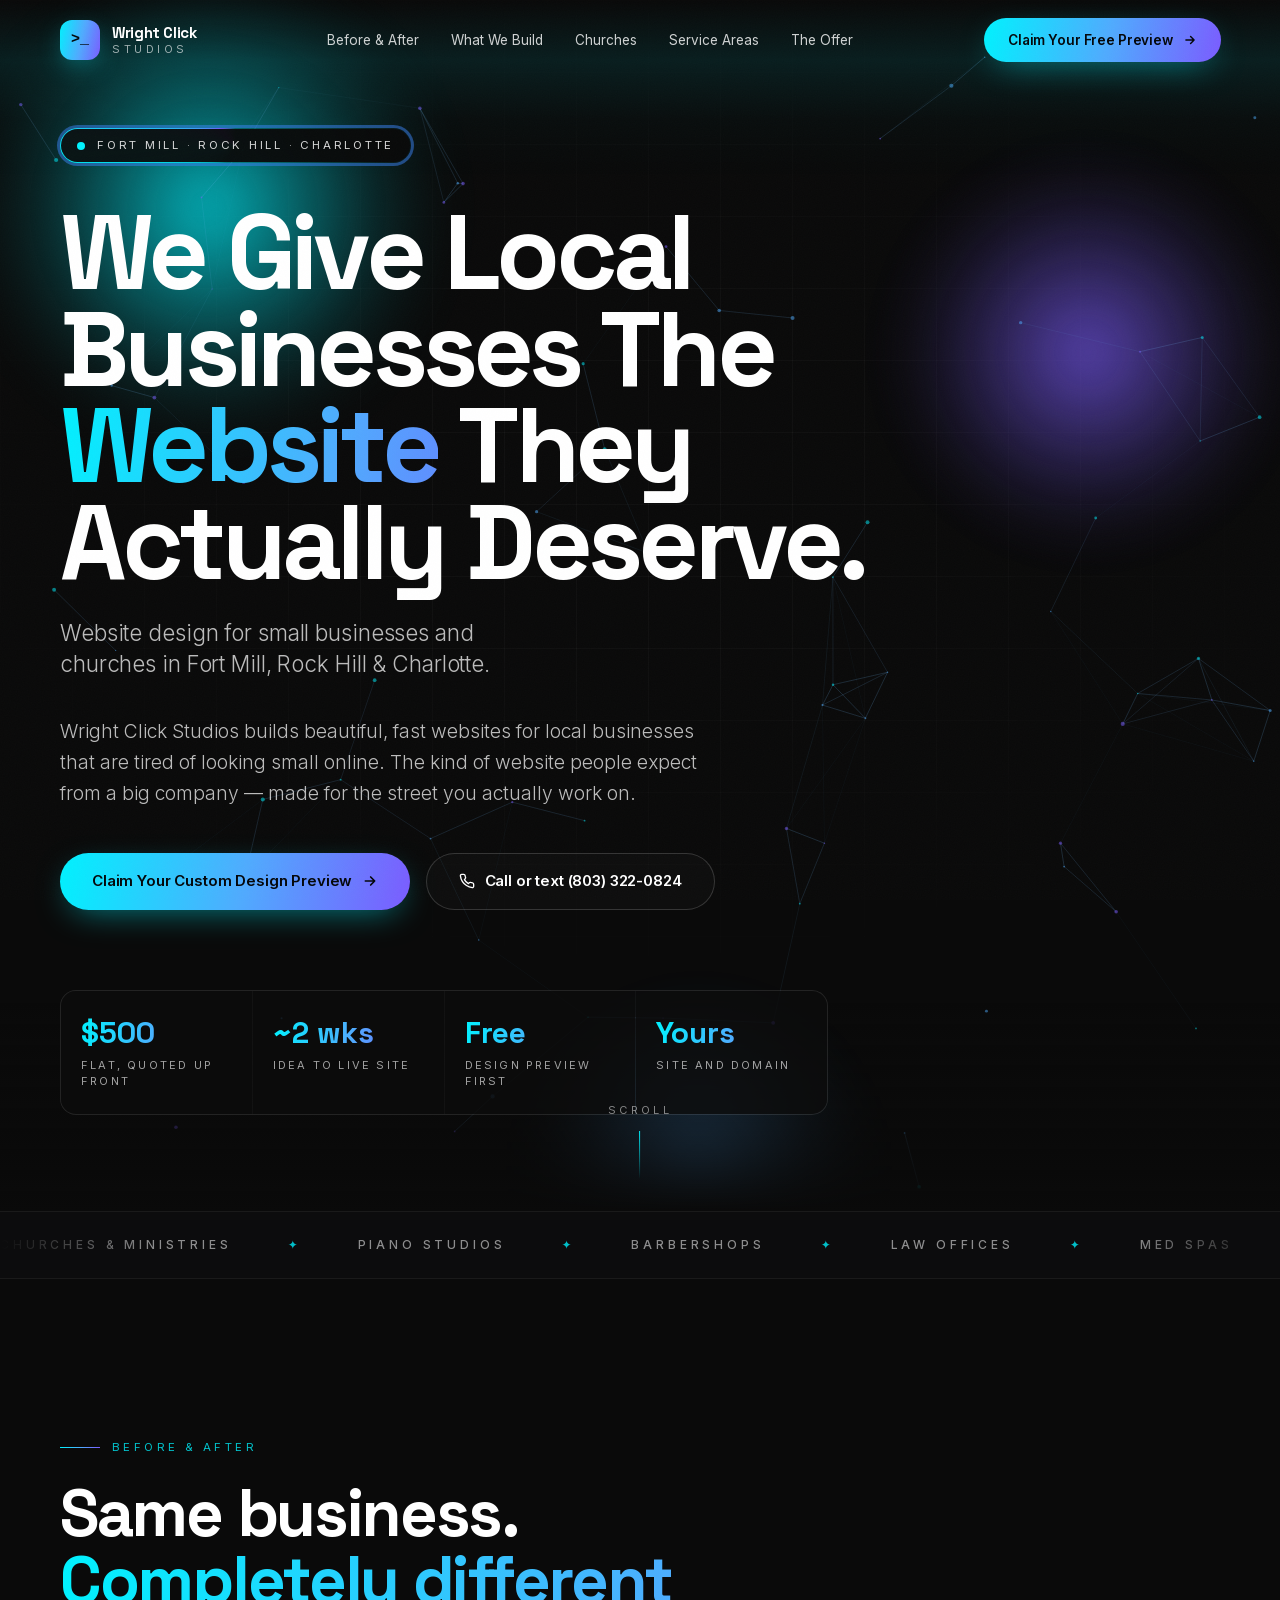
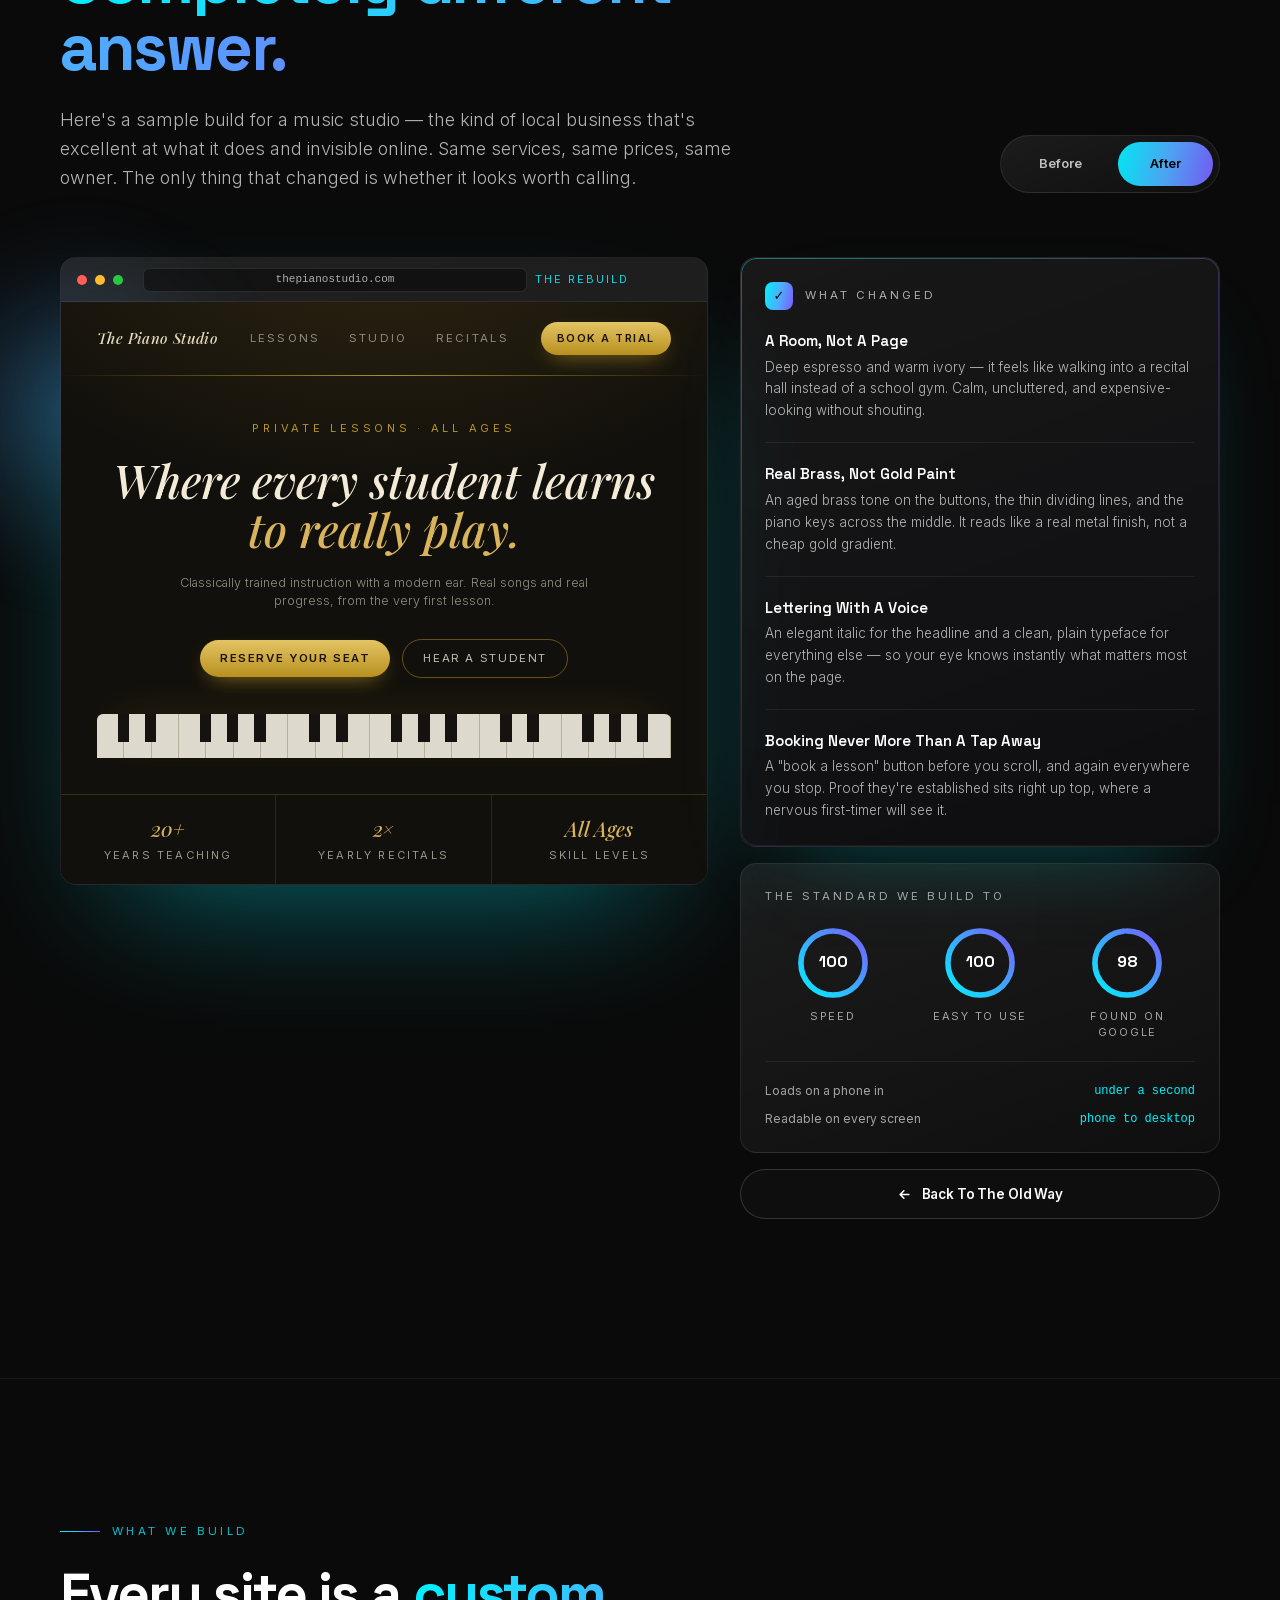
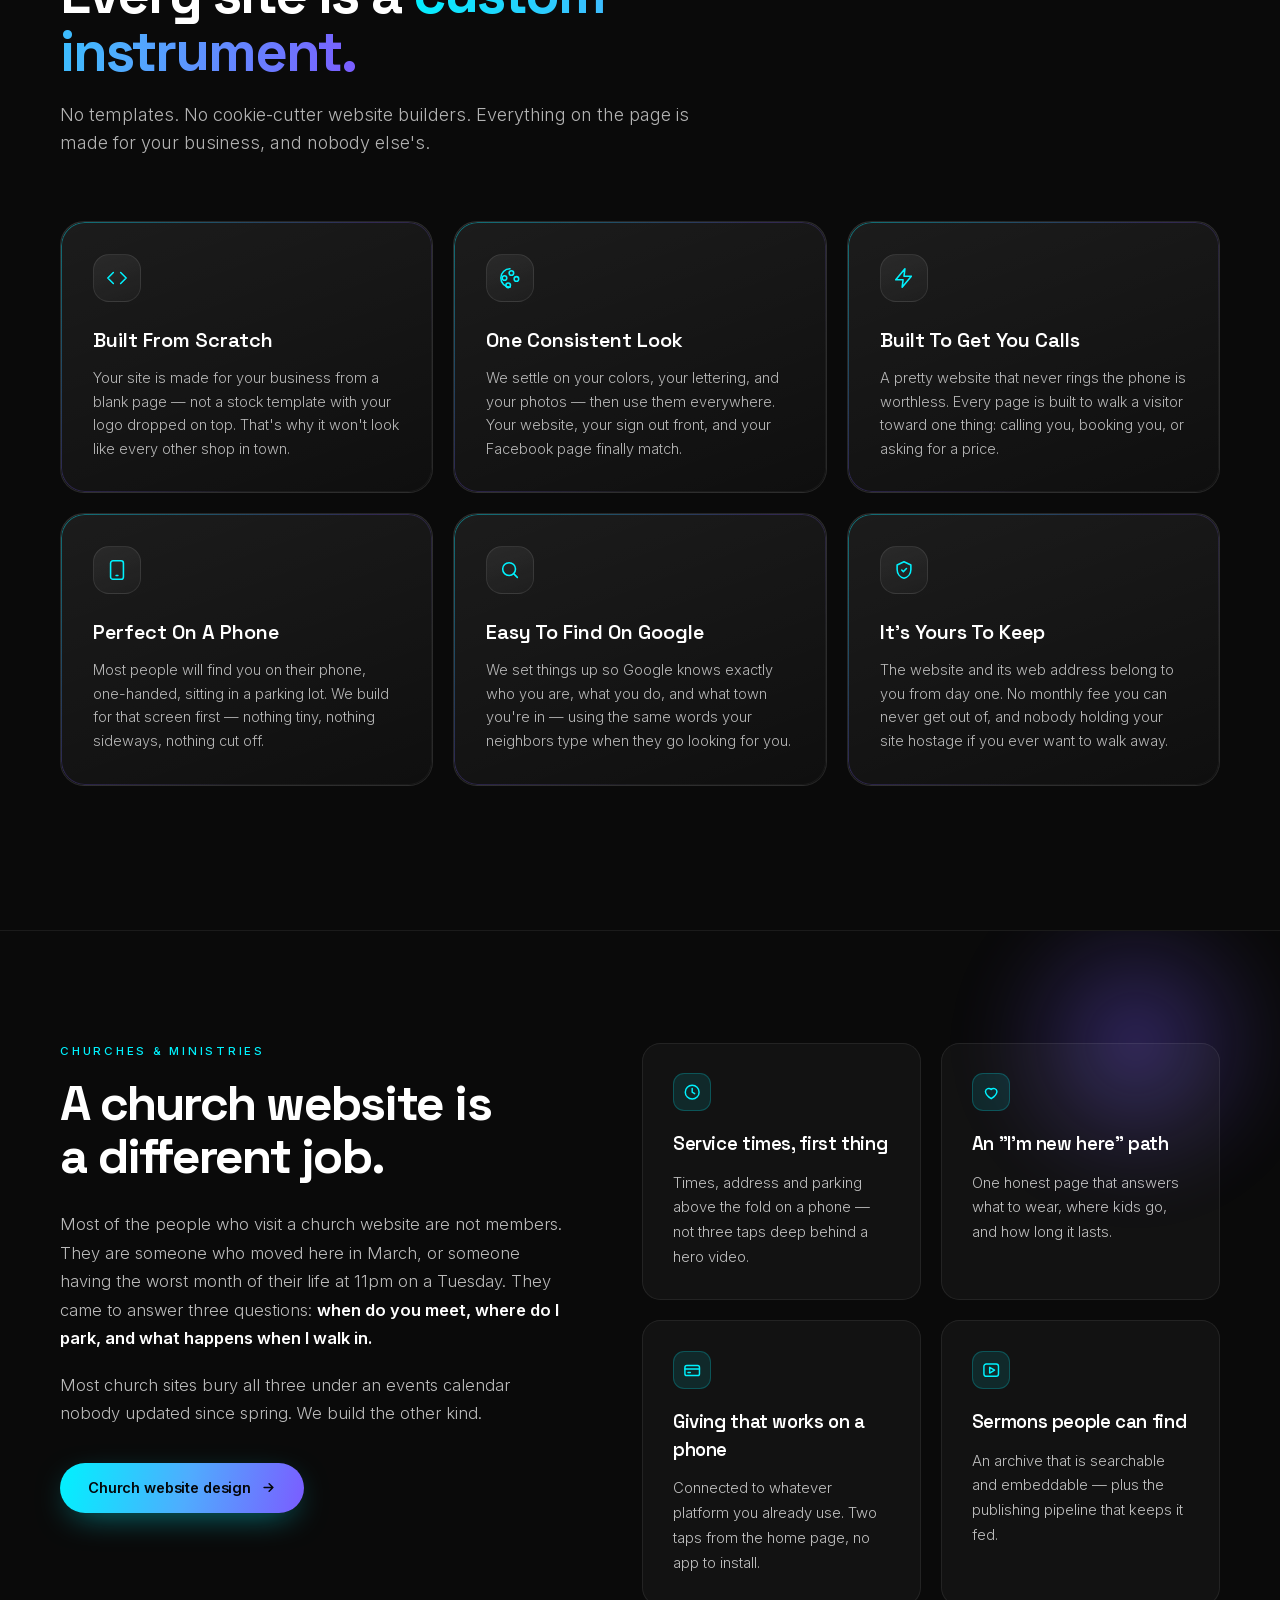
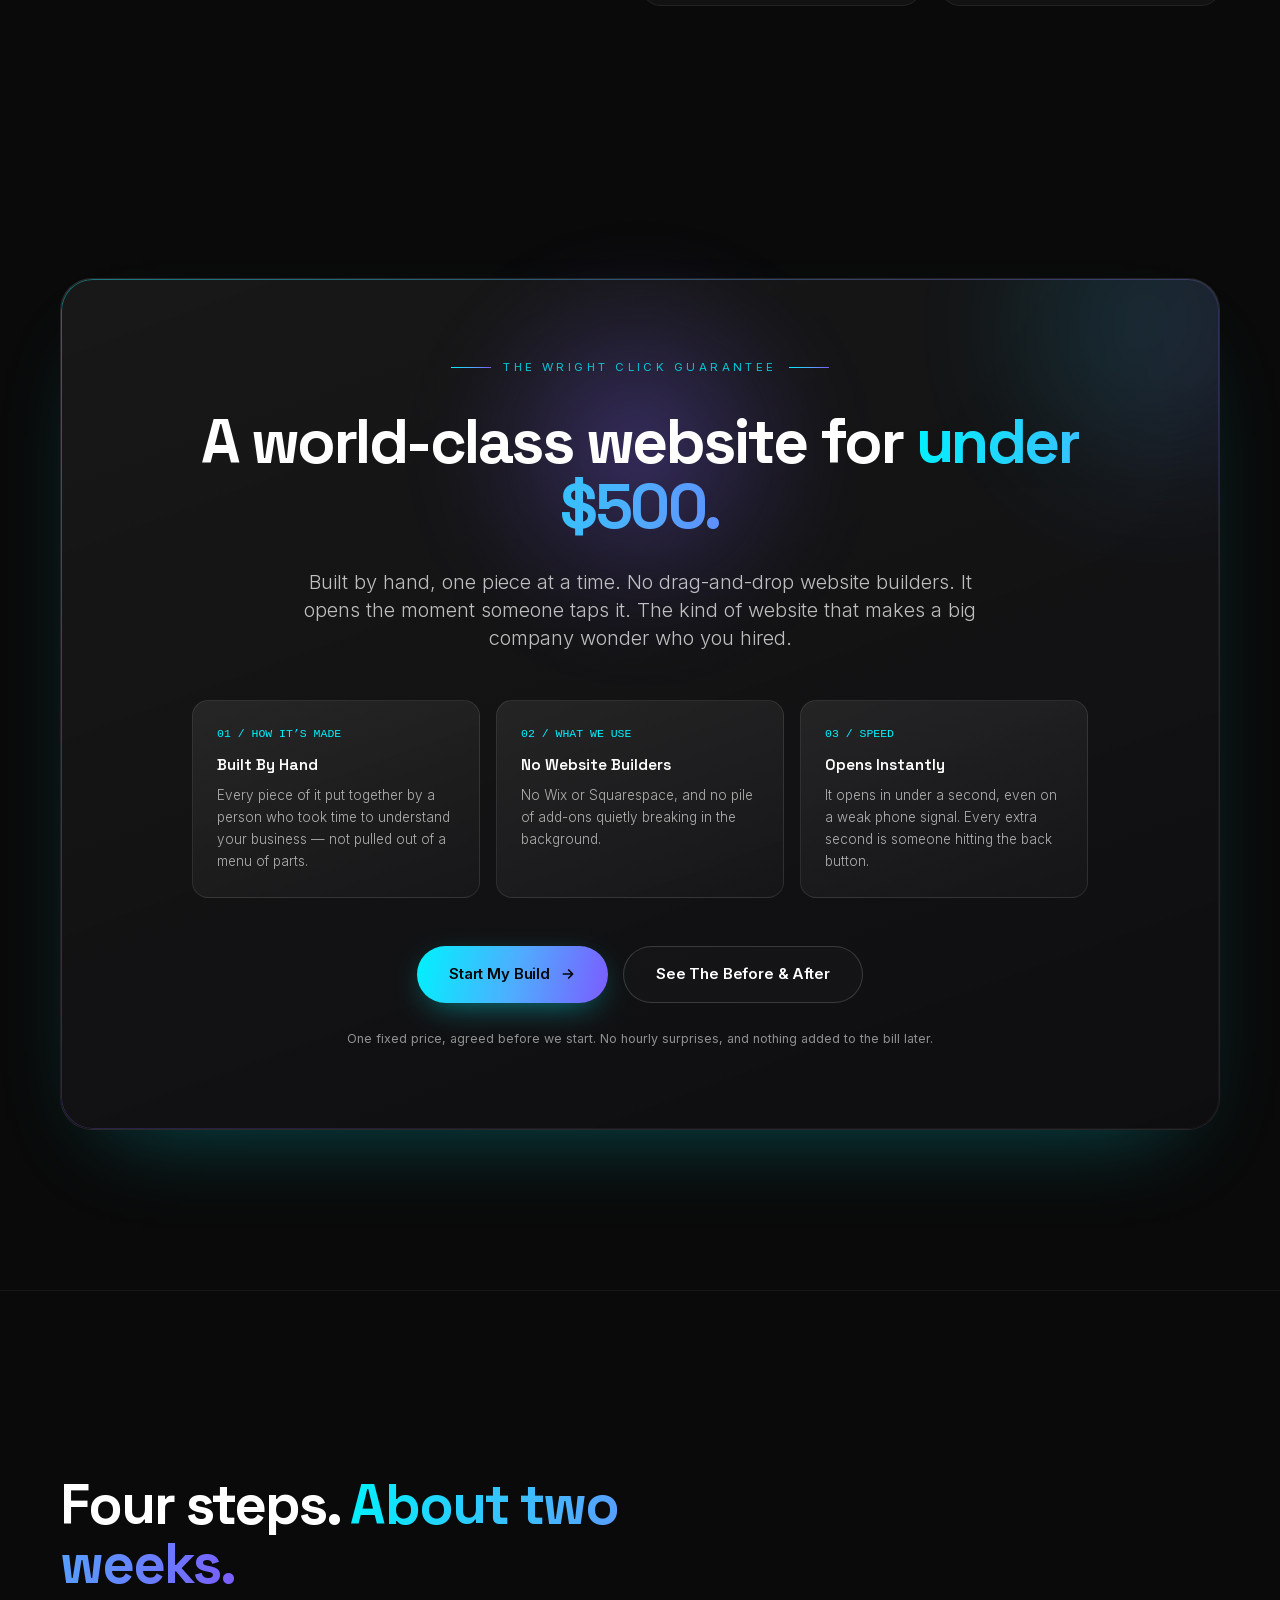
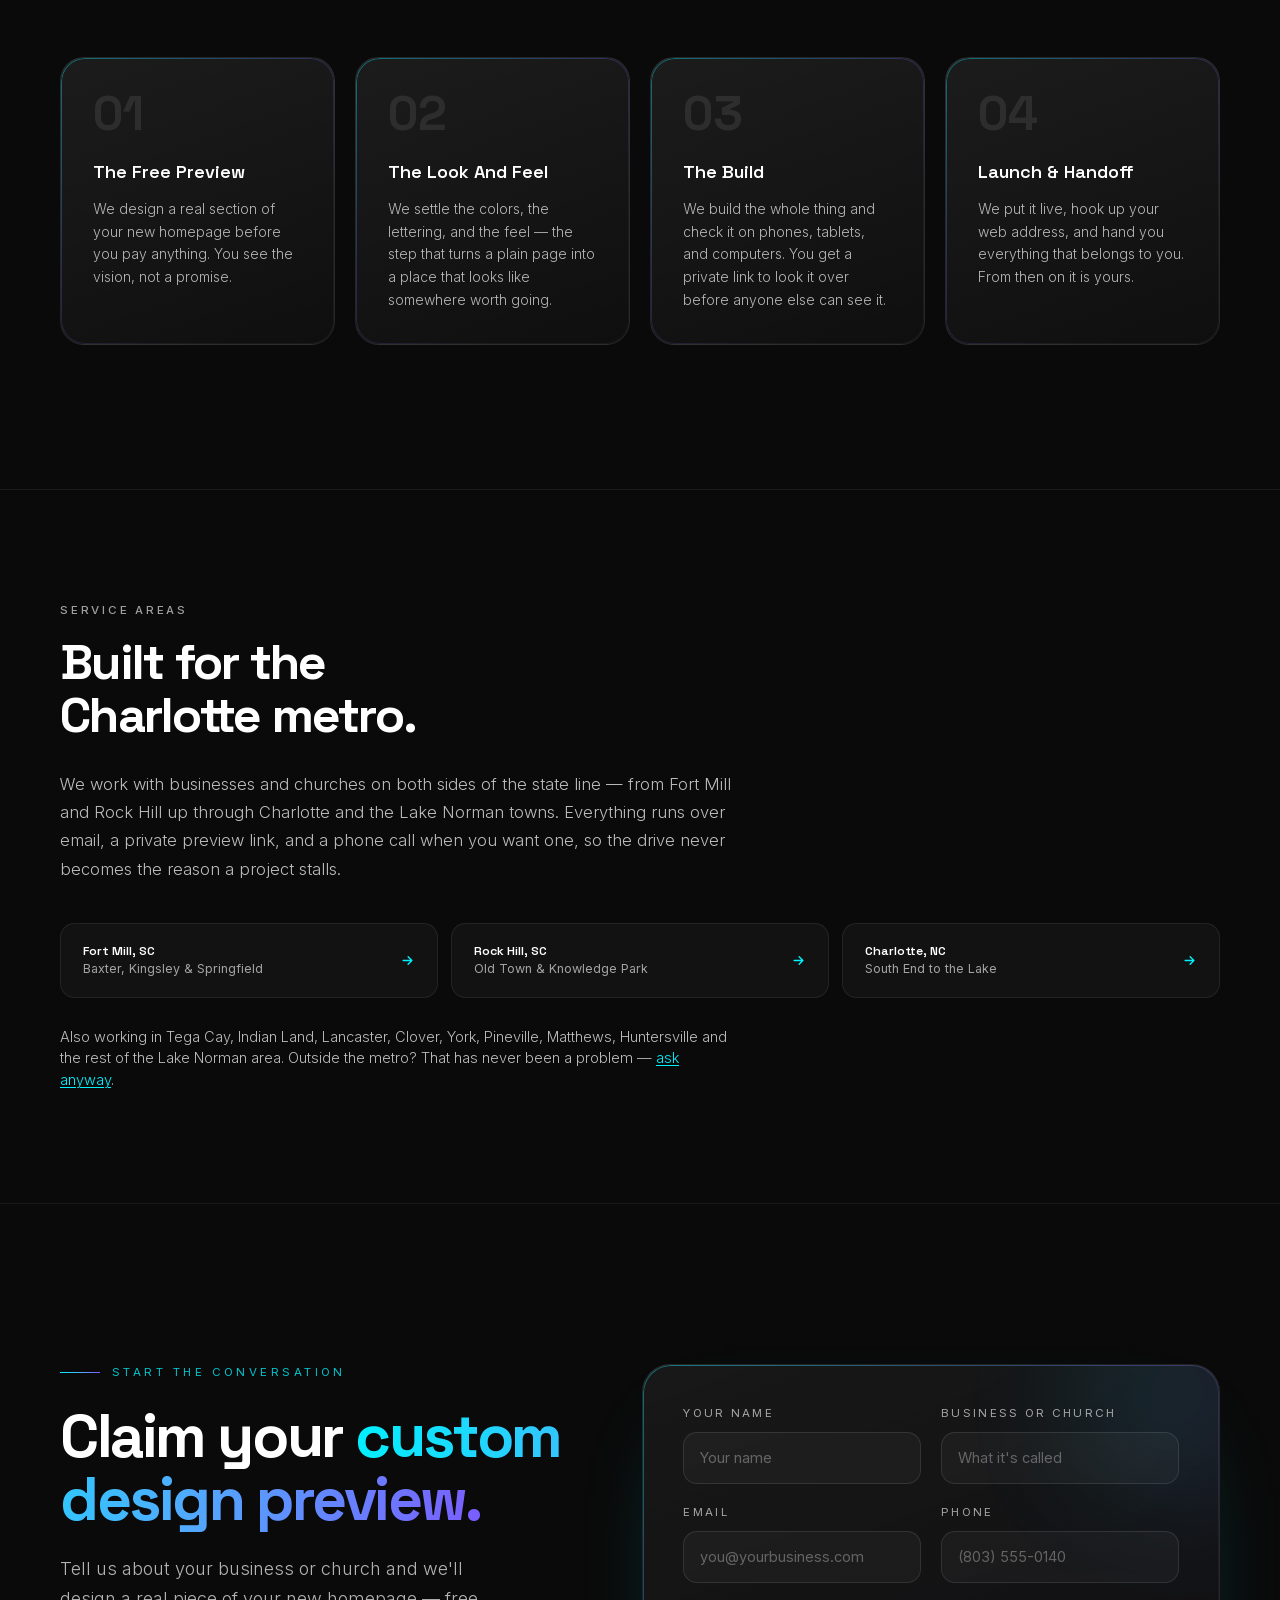
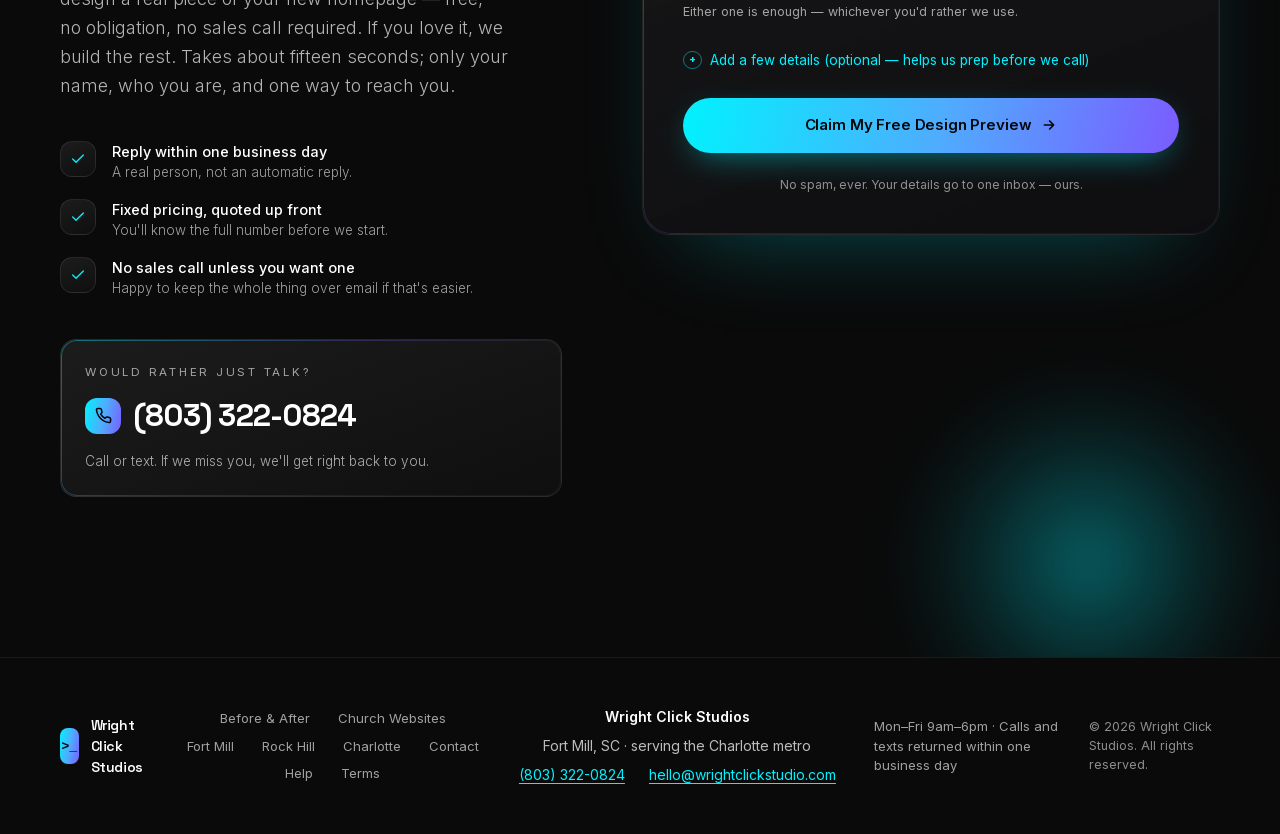
==== commit 79d3d0e9: "Add Terms of Service and Help pages Two pages the site was missing, generated by build_pages.py so t" ====
--- a/index.html
+++ b/index.html
@@ -1172,6 +1172,8 @@
         <a href="/web-design-rock-hill-sc.html" class="hover:text-white transition-colors duration-300">Rock Hill</a>
         <a href="/web-design-charlotte-nc.html" class="hover:text-white transition-colors duration-300">Charlotte</a>
         <a href="/#contact" class="hover:text-white transition-colors duration-300">Contact</a>
+        <a href="/help.html" class="hover:text-white transition-colors duration-300">Help</a>
+        <a href="/terms.html" class="hover:text-white transition-colors duration-300">Terms</a>
       </nav>
 
       <!-- NAP block. Name, address and phone in crawlable text is the single
--- a/css/site.css
+++ b/css/site.css
@@ -289,6 +289,60 @@
 }
 
 /* ---------------------------------------------------------------------------
+   6b. DOCUMENT PAGES — terms.html, help.html
+   Long-form prose rather than marketing sections. The .prose rules above only
+   style p / strong / a, which is all the marketing pages needed; legal and
+   support copy also needs lists, sub-headings and a definition-style layout.
+   Everything here stays at or above .50 alpha per the contrast ramp above.
+   ------------------------------------------------------------------------- */
+.docmeta{
+  display:flex;flex-wrap:wrap;gap:.5rem 1.4rem;align-items:baseline;
+  margin-top:1.9rem;font-size:13px;color:rgba(255,255,255,.58);
+}
+.docmeta strong{color:rgba(255,255,255,.85);font-weight:600}
+
+/* Numbered section headings. The counter means clauses can be reordered in
+   build_pages.py without renumbering anything by hand — and a terms page whose
+   printed numbering disagrees with the on-screen numbering is worse than one
+   with no numbers at all. */
+.doc{counter-reset:clause}
+.doc .clause{counter-increment:clause}
+.doc .clause > h2::before{
+  content:counter(clause) ". ";
+  background:var(--grad);-webkit-background-clip:text;background-clip:text;
+  color:transparent;
+}
+.doc .clause + .clause{margin-top:3.1rem}
+.doc h2{
+  font-size:clamp(1.35rem,2.6vw,1.75rem);letter-spacing:-.025em;line-height:1.2;
+  margin-bottom:1.05rem;
+}
+.doc h3{
+  font-family:'Space Grotesk',system-ui,sans-serif;font-weight:600;
+  font-size:15.5px;letter-spacing:-.01em;color:#fff;
+  margin:1.7rem 0 .6rem;
+}
+.doc .prose ul,.doc .prose ol{margin:.95rem 0 0 0;padding-left:1.35rem;max-width:42rem}
+.doc .prose li{
+  font-size:16.5px;line-height:1.72;color:rgba(255,255,255,.729);
+  font-weight:300;margin-bottom:.55rem;
+}
+.doc .prose li::marker{color:rgba(255,255,255,.5)}
+.doc .prose li strong{color:#fff;font-weight:600}
+
+/* Jump list at the top of a long document. */
+.doctoc{
+  margin-top:2.4rem;display:grid;gap:.55rem .5rem;
+  grid-template-columns:repeat(auto-fit,minmax(15rem,1fr));max-width:52rem;
+}
+.doctoc a{
+  font-size:14px;color:rgba(255,255,255,.62);text-decoration:none;
+  padding:.5rem .2rem;line-height:1.35;transition:color .3s;
+}
+.doctoc a:hover{color:var(--cyan)}
+.doctoc a span{color:rgba(255,255,255,.42);font-variant-numeric:tabular-nums}
+
+/* ---------------------------------------------------------------------------
    7. MOTION
    The base sheet honours prefers-reduced-motion for its own animations; these
    are the ones added here.
@@ -307,6 +361,10 @@
 @media print{
   .callbar,#nav,#orb,#progress,.aurora,.scanline,canvas,.marquee{display:none!important}
   body{background:#fff!important;color:#000!important}
-  .prose p,.ticks li,.qa .ans p{color:#222!important}
+  .prose p,.ticks li,.qa .ans p,.doc .prose li{color:#222!important}
+  .doc h2,.doc h3,.docmeta strong{color:#000!important}
+  .doc .clause > h2::before{color:#000!important;-webkit-text-fill-color:#000}
+  .doctoc{display:none!important}
+  .qa .ans{display:block!important;height:auto!important}
   a[href^="http"]::after{content:" (" attr(href) ")";font-size:11px;color:#555}
 }
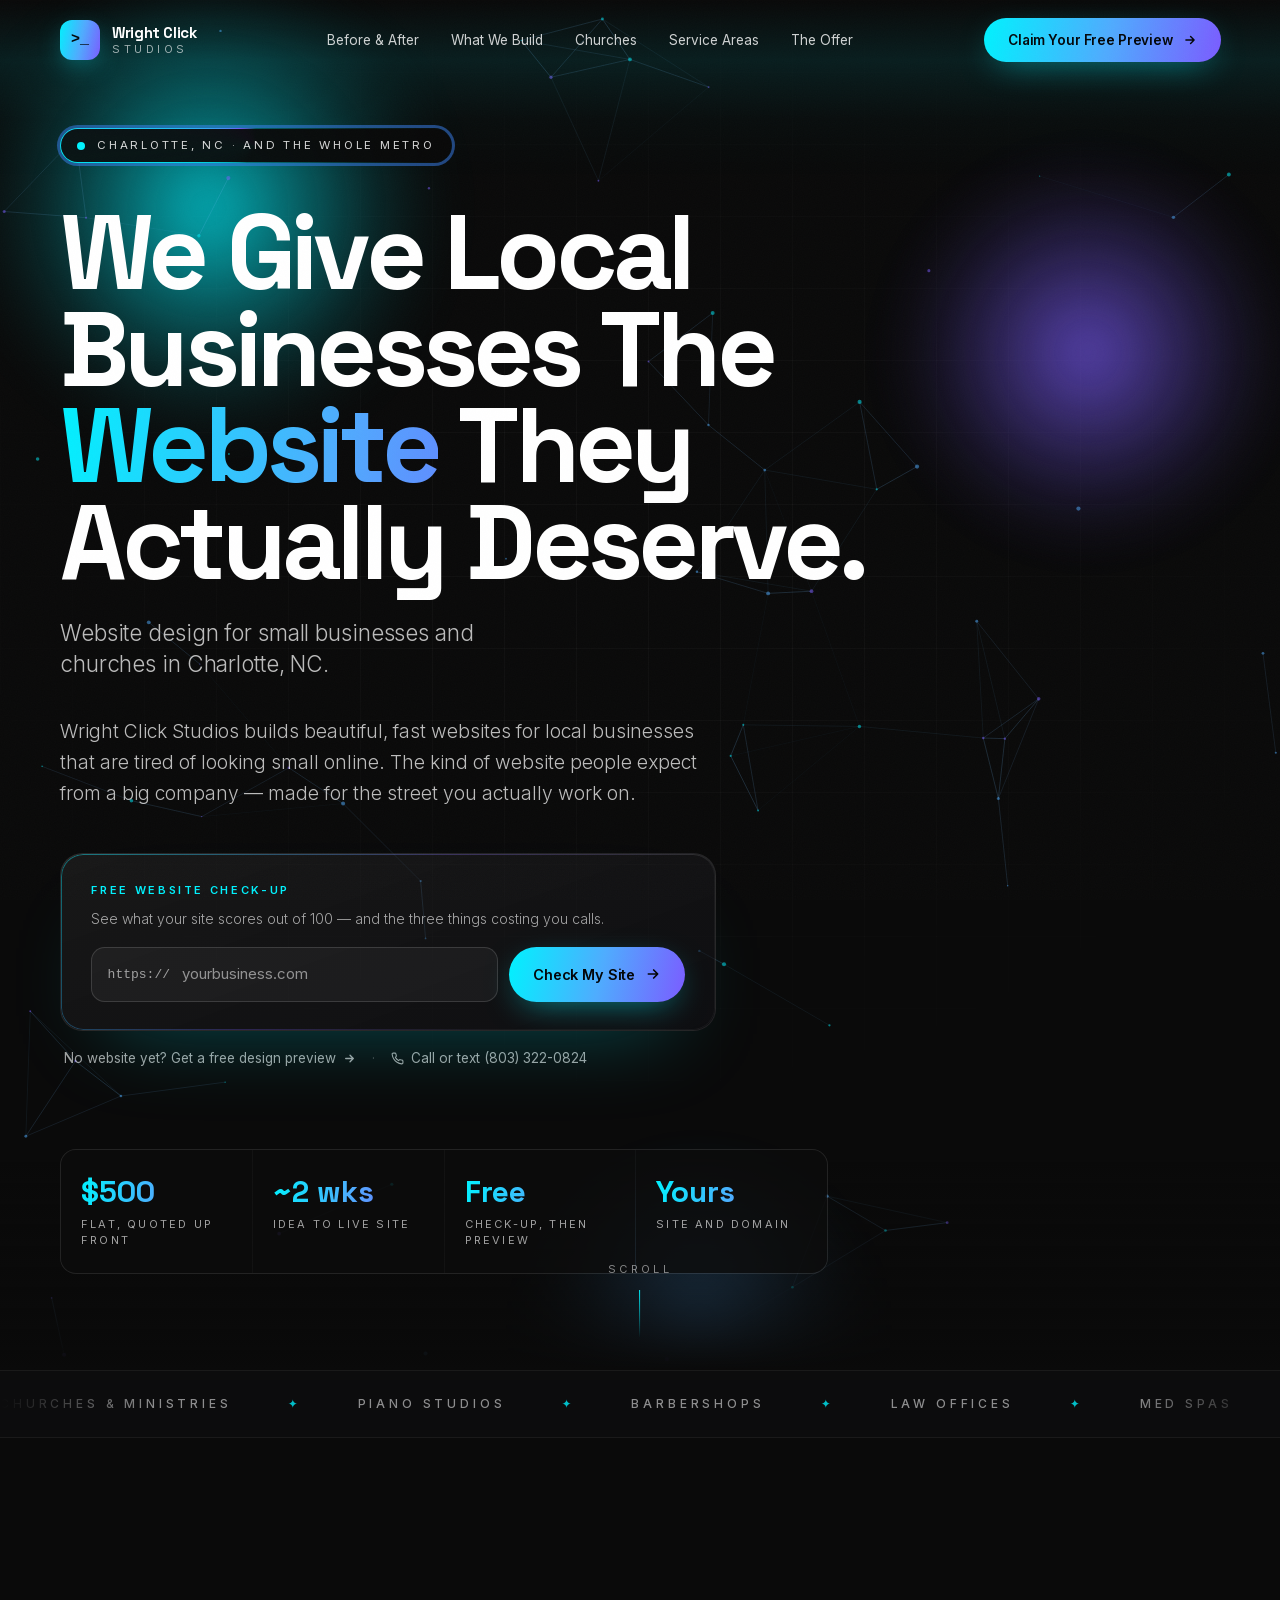
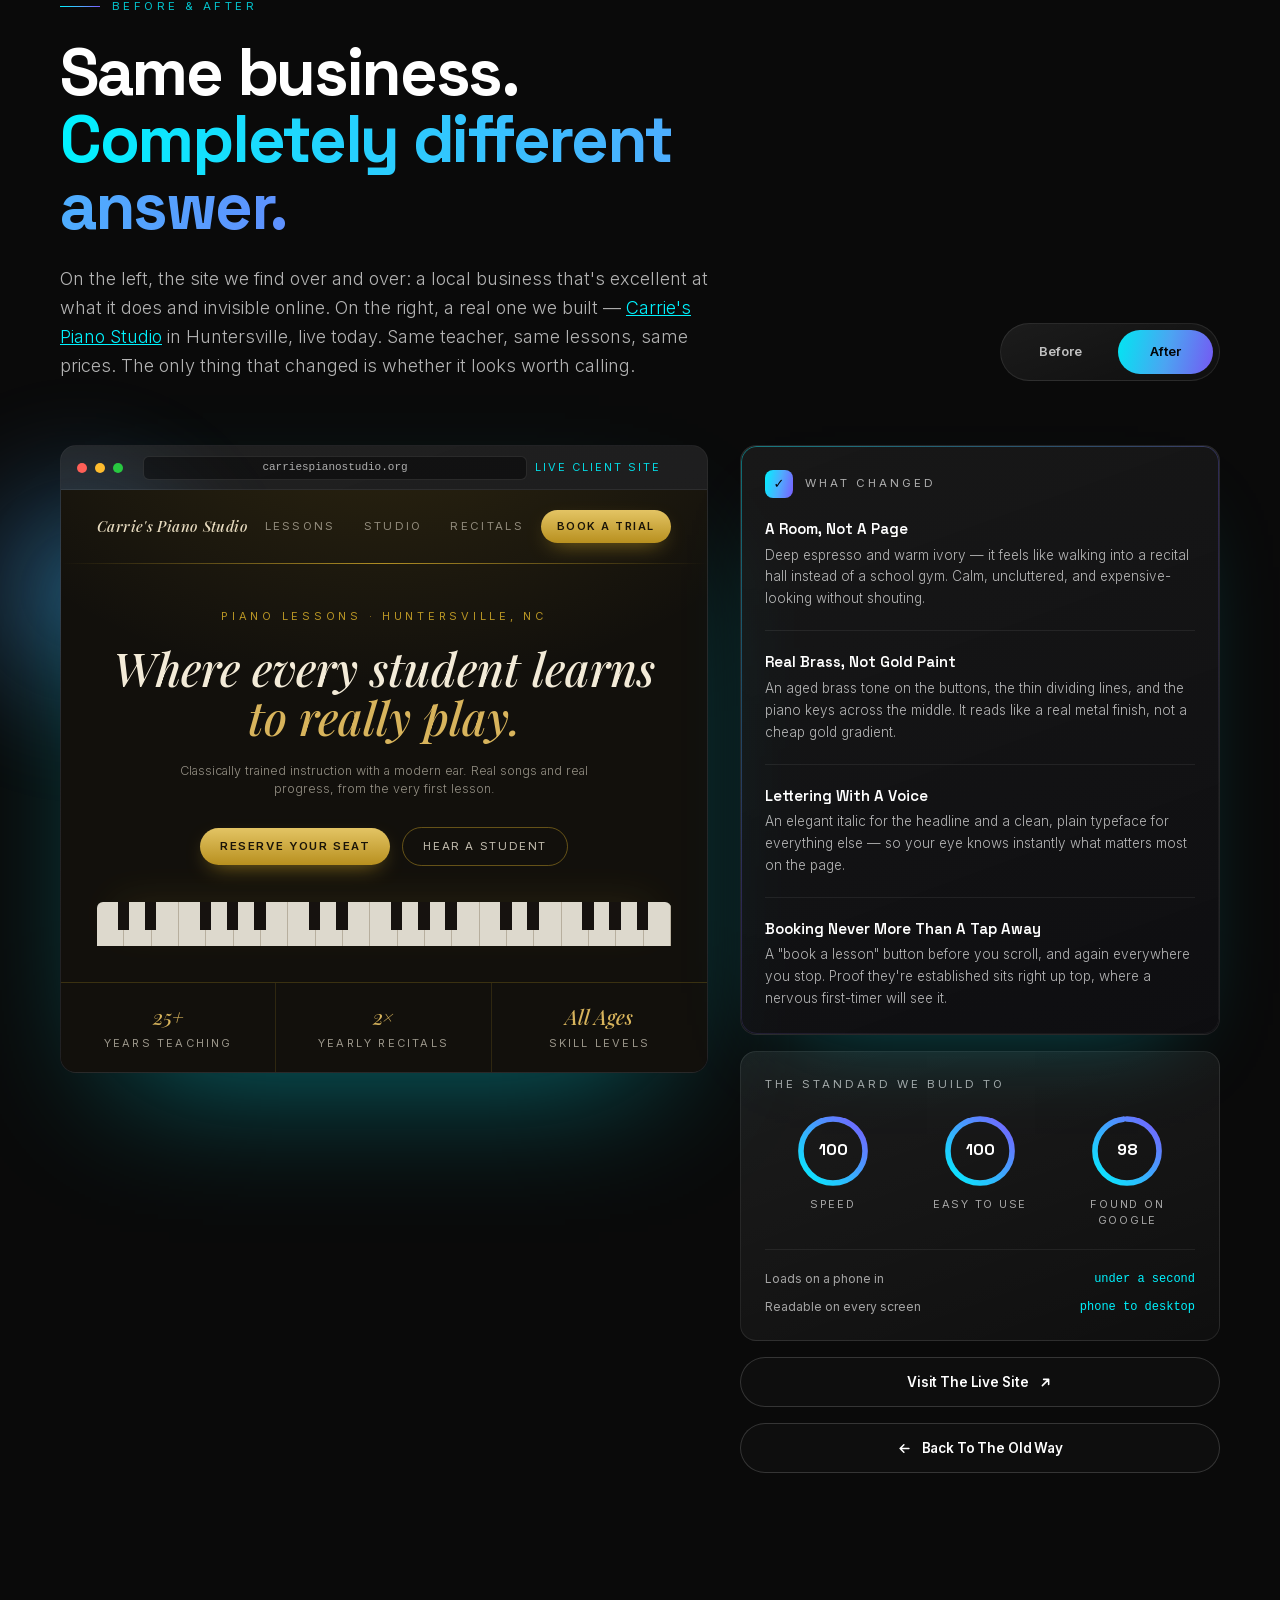
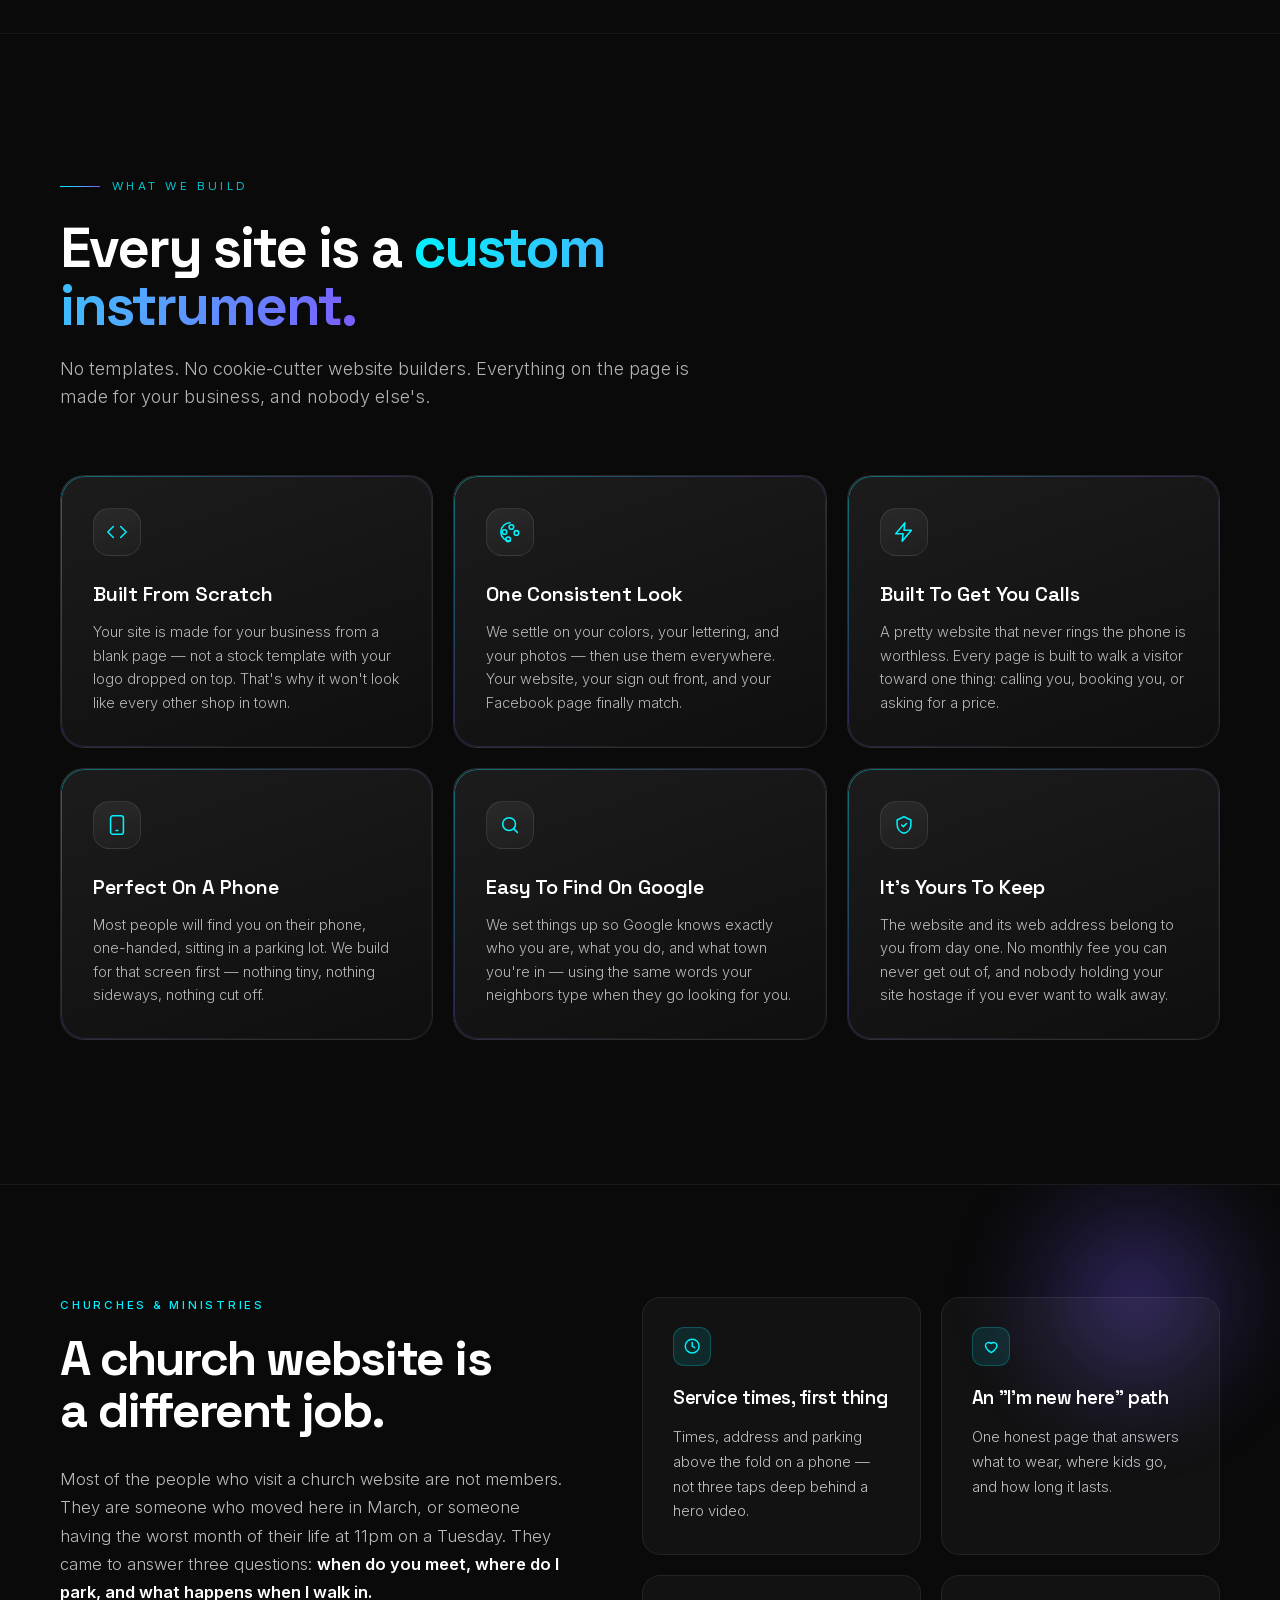
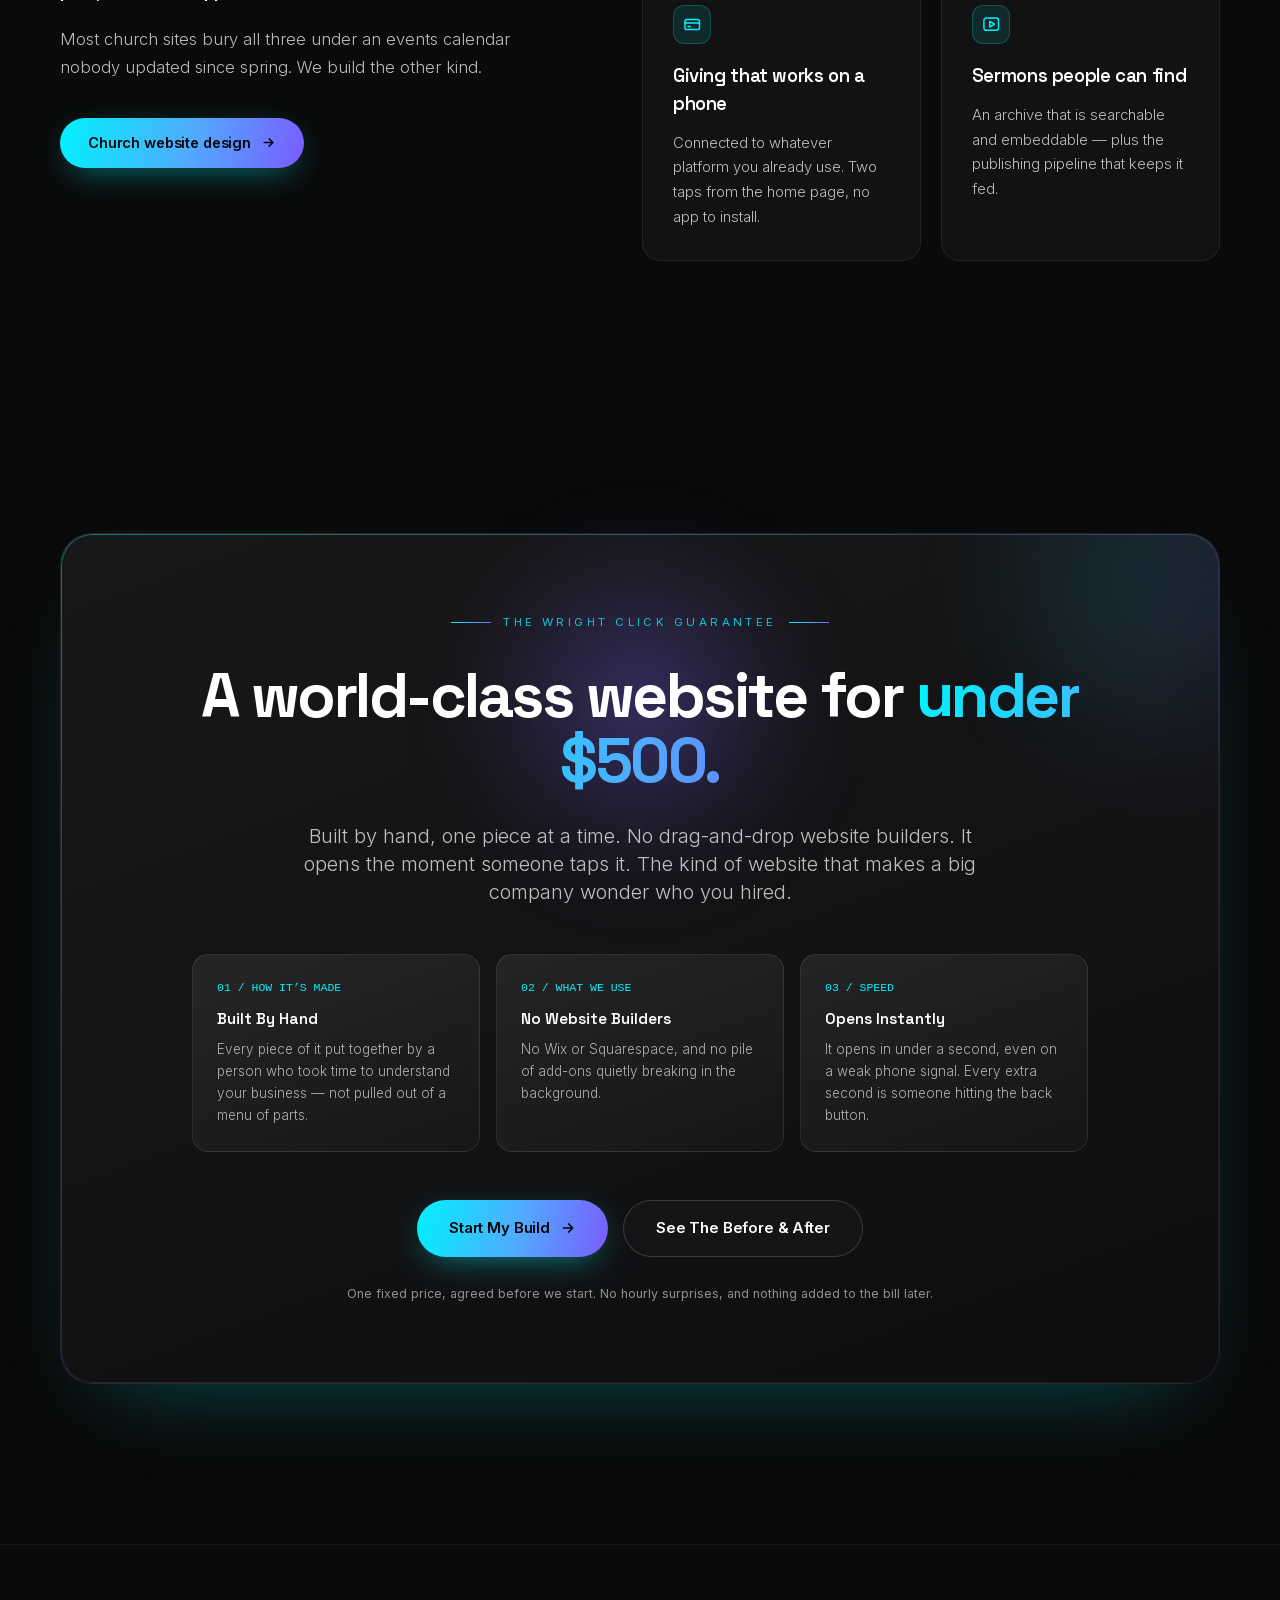
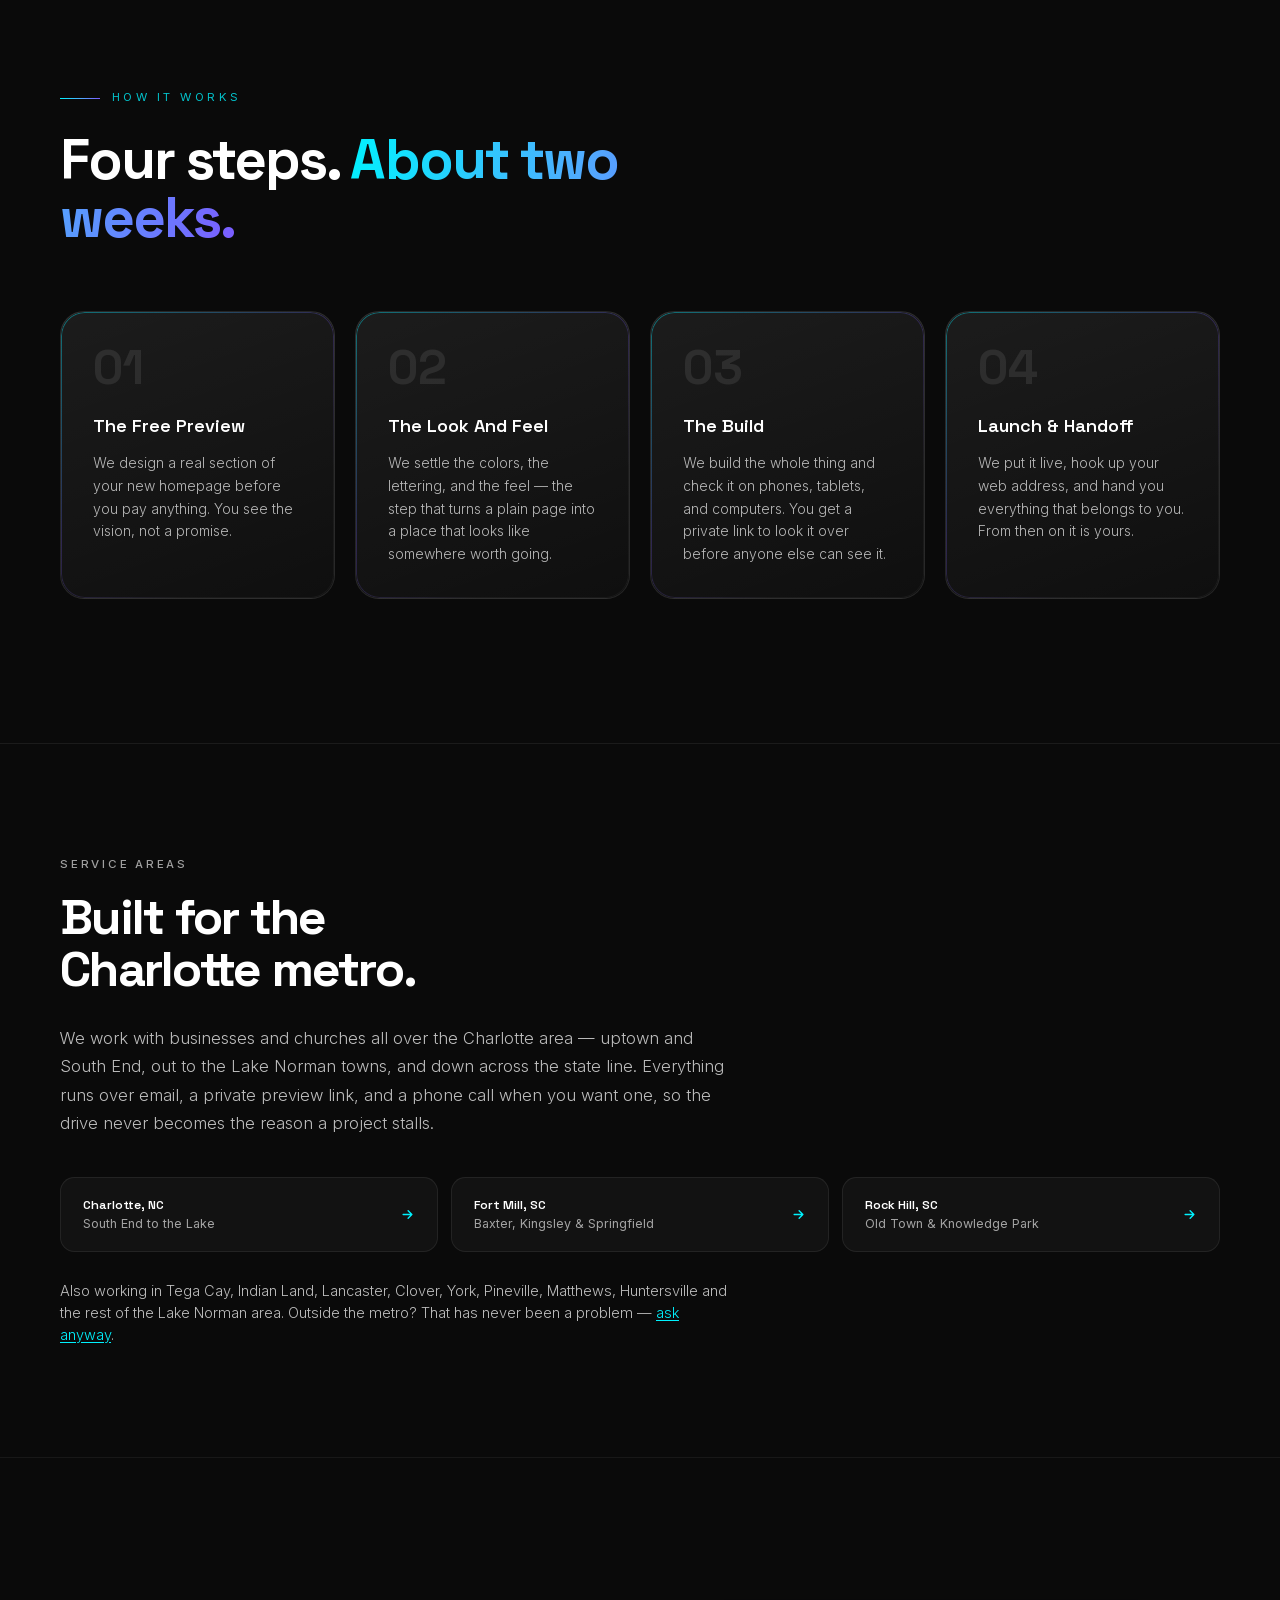
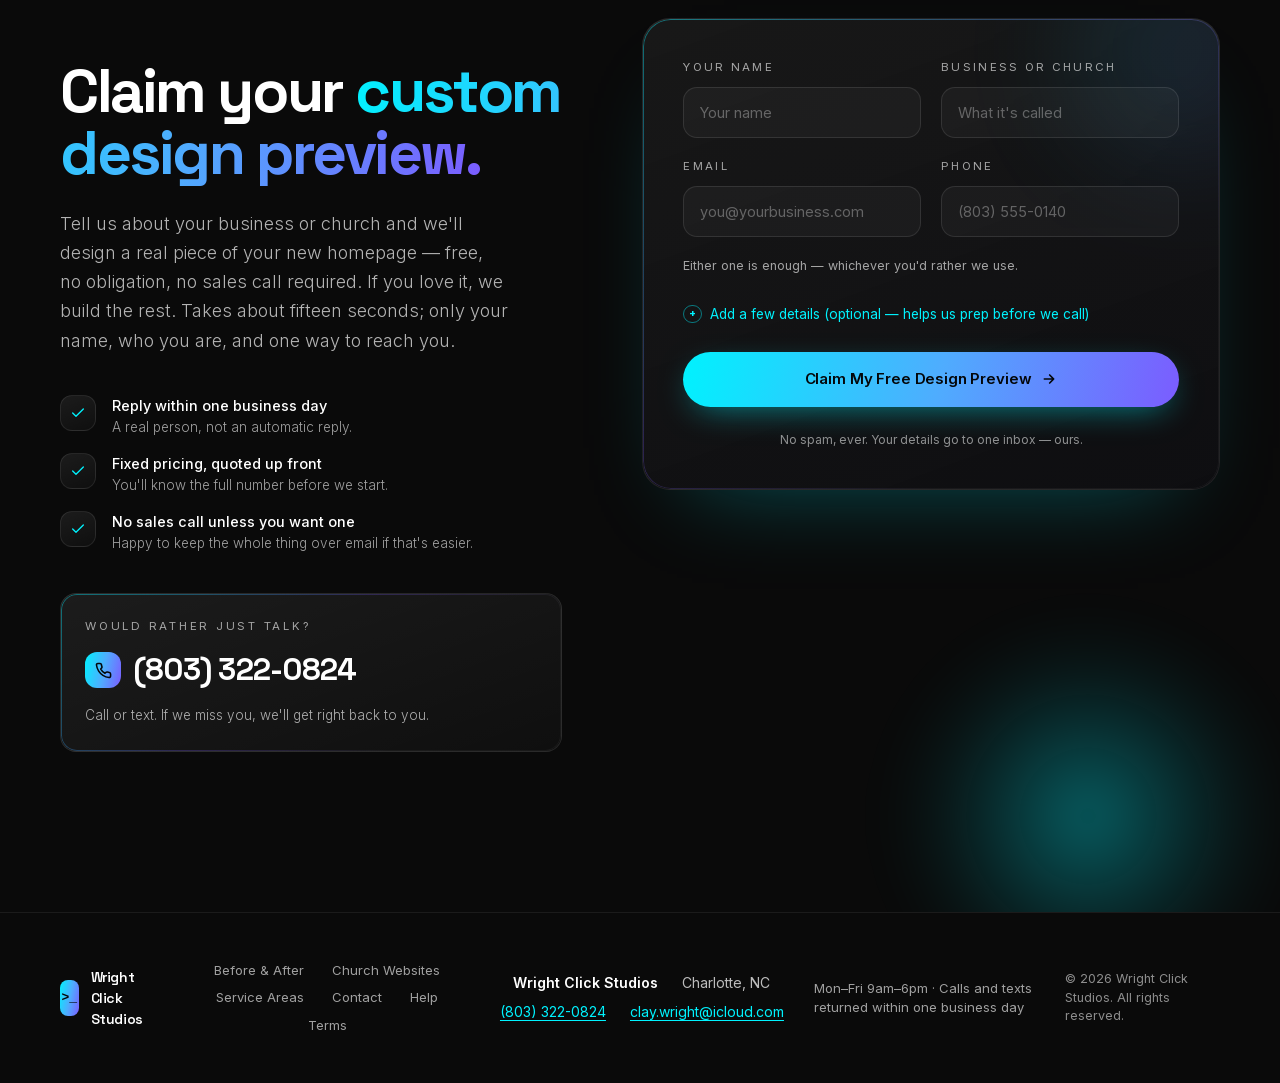
==== commit ab4099ea: "Reposition to Charlotte, add hero check-up, name first client - Move the stated business location fr" ====
--- a/index.html
+++ b/index.html
@@ -4,20 +4,20 @@
 <meta charset="UTF-8" />
 <meta name="viewport" content="width=device-width, initial-scale=1.0" />
 
-<title>Website Design Fort Mill &amp; Rock Hill SC | Wright Click</title>
-<meta name="description" content="Hand-built websites for local businesses and churches in Fort Mill, Rock Hill and Charlotte. $500 flat, with a free design preview before you pay." />
+<title>Website Design in Charlotte, NC | Wright Click Studios</title>
+<meta name="description" content="Hand-built websites for local businesses and churches across the Charlotte area. $500 flat, with a free design preview before you pay." />
 <link rel="canonical" href="https://wrightclickstudio.com/" />
 <meta name="theme-color" content="#0A0A0A" />
 <meta name="robots" content="index,follow,max-image-preview:large" />
-<meta name="geo.region" content="US-SC" />
-<meta name="geo.placename" content="Fort Mill, South Carolina" />
+<meta name="geo.region" content="US-NC" />
+<meta name="geo.placename" content="Charlotte, North Carolina" />
 
 <!-- Carried over from the previous page at this domain. Removing it breaks TikTok domain verification. -->
 <meta name="tiktok-developers-site-verification" content="P2GTsfRB4DUnDLSib3ySKTYpfyuixVwl" />
 <!-- TODO(owner): paste the Google Search Console verification tag here. See README. -->
 
-<meta property="og:title" content="Website Design Fort Mill &amp; Rock Hill SC | Wright Click" />
-<meta property="og:description" content="Hand-built websites for local businesses and churches across the Charlotte metro. $500 flat, free evaluation, real design preview before you pay." />
+<meta property="og:title" content="Website Design in Charlotte, NC | Wright Click Studios" />
+<meta property="og:description" content="Hand-built websites for local businesses and churches across the Charlotte area. $500 flat, free evaluation, real design preview before you pay." />
 <meta property="og:type" content="website" />
 <meta property="og:url" content="https://wrightclickstudio.com/" />
 <meta property="og:image" content="https://wrightclickstudio.com/images/og-cover.jpg" />
@@ -26,8 +26,8 @@
 <meta property="og:locale" content="en_US" />
 <meta property="og:site_name" content="Wright Click Studios" />
 <meta name="twitter:card" content="summary_large_image" />
-<meta name="twitter:title" content="Website Design in Fort Mill &amp; Rock Hill SC" />
-<meta name="twitter:description" content="Hand-built websites for local businesses and churches across the Charlotte metro. $500 flat." />
+<meta name="twitter:title" content="Website Design in Charlotte, NC" />
+<meta name="twitter:description" content="Hand-built websites for local businesses and churches across the Charlotte area. $500 flat." />
 <meta name="twitter:image" content="https://wrightclickstudio.com/images/og-cover.jpg" />
 
 <link rel="icon" href="/images/favicon.svg" type="image/svg+xml" />
@@ -63,26 +63,26 @@
       "@type": ["ProfessionalService", "WebDesignBusiness"],
       "@id": "https://wrightclickstudio.com/#business",
       "name": "Wright Click Studios",
-      "description": "Hand-built websites for local businesses, churches and ministries across the Charlotte metro. Flat $500 pricing with a free evaluation and design preview.",
+      "description": "Hand-built websites for local businesses, churches and ministries across the Charlotte area. Flat $500 pricing with a free evaluation and design preview.",
       "url": "https://wrightclickstudio.com/",
       "telephone": "+1-803-322-0824",
-      "email": "hello@wrightclickstudio.com",
+      "email": "clay.wright@icloud.com",
       "priceRange": "$$",
       "image": "https://wrightclickstudio.com/images/og-cover.jpg",
       "logo": "https://wrightclickstudio.com/images/favicon.svg",
       "address": {
         "@type": "PostalAddress",
-        "addressLocality": "Fort Mill",
-        "addressRegion": "SC",
+        "addressLocality": "Charlotte",
+        "addressRegion": "NC",
         "addressCountry": "US"
       },
       "areaServed": [
+        { "@type": "City", "name": "Charlotte", "containedInPlace": { "@type": "State", "name": "North Carolina" } },
+        { "@type": "City", "name": "Huntersville", "containedInPlace": { "@type": "State", "name": "North Carolina" } },
+        { "@type": "City", "name": "Matthews", "containedInPlace": { "@type": "State", "name": "North Carolina" } },
+        { "@type": "City", "name": "Pineville", "containedInPlace": { "@type": "State", "name": "North Carolina" } },
         { "@type": "City", "name": "Fort Mill", "containedInPlace": { "@type": "State", "name": "South Carolina" } },
-        { "@type": "City", "name": "Rock Hill", "containedInPlace": { "@type": "State", "name": "South Carolina" } },
-        { "@type": "City", "name": "Tega Cay", "containedInPlace": { "@type": "State", "name": "South Carolina" } },
-        { "@type": "City", "name": "Indian Land", "containedInPlace": { "@type": "State", "name": "South Carolina" } },
-        { "@type": "City", "name": "Charlotte", "containedInPlace": { "@type": "State", "name": "North Carolina" } },
-        { "@type": "City", "name": "Huntersville", "containedInPlace": { "@type": "State", "name": "North Carolina" } }
+        { "@type": "City", "name": "Rock Hill", "containedInPlace": { "@type": "State", "name": "South Carolina" } }
       ],
       "knowsAbout": ["Website design", "Church website design", "Local SEO", "Google Business Profile", "Landing pages", "Sermon video publishing"],
       "makesOffer": [
@@ -235,7 +235,7 @@
           <span class="relative flex h-2 w-2">
             <span class="relative inline-flex rounded-full h-2 w-2 bg-cyan"></span>
           </span>
-          <span class="text-[11.5px] uppercase tracking-[.24em] text-white/70">Fort Mill &middot; Rock Hill &middot; Charlotte</span>
+          <span class="text-[11.5px] uppercase tracking-[.24em] text-white/70">Charlotte, NC &middot; and the whole metro</span>
         </div>
       </div>
 
@@ -247,7 +247,7 @@
         <!-- Keyword-bearing half of the H1. The punchy line above carries the
              emotion; this one carries "website design" + the towns, so the H1
              is actually about something a person types into Google. -->
-        <span class="line-mask"><span class="line-inner h1-sub" style="--d:520ms">Website design for small businesses and churches in&nbsp;Fort&nbsp;Mill, Rock&nbsp;Hill&nbsp;&amp;&nbsp;Charlotte.</span></span>
+        <span class="line-mask"><span class="line-inner h1-sub" style="--d:520ms">Website design for small businesses and churches in&nbsp;Charlotte,&nbsp;NC.</span></span>
       </h1>
 
       <p class="reveal mt-9 text-[clamp(1.02rem,1.5vw,1.32rem)] leading-relaxed text-white/55 max-w-2xl font-light" style="--d:620ms">
@@ -256,15 +256,92 @@
         actually work on.
       </p>
 
-      <div class="reveal mt-11 flex flex-col sm:flex-row gap-4" style="--d:720ms" data-callbar-after>
-        <a href="#contact" class="btn btn-primary sheen magnetic px-8 py-4 text-[15px]">
-          Claim Your Custom Design Preview
-          <svg width="16" height="16" viewBox="0 0 24 24" fill="none" stroke="currentColor" stroke-width="2.5" stroke-linecap="round" stroke-linejoin="round"><path d="M5 12h14M13 6l6 6-6 6"/></svg>
-        </a>
-        <a href="tel:+18033220824" data-loc="hero" class="btn btn-ghost magnetic px-8 py-4 text-[15px]">
-          <svg width="16" height="16" viewBox="0 0 24 24" fill="none" stroke="currentColor" stroke-width="2" stroke-linecap="round" stroke-linejoin="round"><path d="M22 16.9v3a2 2 0 0 1-2.2 2 19.8 19.8 0 0 1-8.6-3.1 19.5 19.5 0 0 1-6-6A19.8 19.8 0 0 1 2.1 4.2 2 2 0 0 1 4.1 2h3a2 2 0 0 1 2 1.7c.1 1 .4 1.9.7 2.8a2 2 0 0 1-.5 2.1L8.1 9.9a16 16 0 0 0 6 6l1.3-1.3a2 2 0 0 1 2.1-.4c.9.3 1.8.6 2.8.7a2 2 0 0 1 1.7 2Z"/></svg>
-          Call or text (803) 322-0824
-        </a>
+      <!-- Free website check-up. The lowest-commitment door on the page: one
+           field, no name, no phone. The design preview is a project-sized ask
+           and only converts people already decided; this catches everybody
+           else and hands them to the preview once they've seen their score.
+           The email is deliberately asked for in a SECOND step, after the URL
+           is in — committing to the small thing first is what makes the
+           bigger ask land. -->
+      <div class="reveal mt-11" style="--d:720ms" data-callbar-after>
+        <form id="scoreForm" novalidate class="checkup glass-deep grad-border" data-source="Home hero check-up">
+
+          <!-- step 1: the url -->
+          <div class="ck-step" data-ck-step="url">
+            <label for="ckUrl" class="ck-label">Free website check-up</label>
+            <p class="ck-sub">See what your site scores out of 100 — and the three things costing you calls.</p>
+            <div class="ck-row">
+              <div class="ck-field">
+                <span class="ck-prefix" aria-hidden="true">https://</span>
+                <input id="ckUrl" name="ckUrl" type="text" inputmode="url" autocomplete="url"
+                       spellcheck="false" placeholder="yourbusiness.com" class="ck-input" />
+              </div>
+              <button type="submit" class="btn btn-primary sheen ck-go">
+                <span id="ckGoLabel">Check My Site</span>
+                <svg width="16" height="16" viewBox="0 0 24 24" fill="none" stroke="currentColor" stroke-width="2.5" stroke-linecap="round" stroke-linejoin="round"><path d="M5 12h14M13 6l6 6-6 6"/></svg>
+              </button>
+            </div>
+            <p class="field-err" data-err-for="ckUrl"></p>
+          </div>
+
+          <!-- step 2: where to send it -->
+          <div class="ck-step" data-ck-step="email" hidden>
+            <label for="ckEmail" class="ck-label">Where should we send it?</label>
+            <p class="ck-sub">Scoring <span id="ckEchoUrl" class="ck-echo"></span>
+              &middot; <button type="button" id="ckEditUrl" class="ck-edit">change</button></p>
+            <div class="ck-row">
+              <div class="ck-field">
+                <input id="ckEmail" name="ckEmail" type="email" inputmode="email" autocomplete="email"
+                       placeholder="you@yourbusiness.com" class="ck-input" />
+              </div>
+              <button type="submit" class="btn btn-primary sheen ck-go">
+                <span id="ckSendLabel">Send My Score</span>
+                <svg width="16" height="16" viewBox="0 0 24 24" fill="none" stroke="currentColor" stroke-width="2.5" stroke-linecap="round" stroke-linejoin="round"><path d="M5 12h14M13 6l6 6-6 6"/></svg>
+              </button>
+            </div>
+            <p class="field-err" data-err-for="ckEmail"></p>
+            <p class="ck-fine">Your report, free. No call unless you ask for one.</p>
+          </div>
+
+          <!-- step 3: done -->
+          <div class="ck-step ck-done" data-ck-step="done" hidden>
+            <span class="ck-tick" aria-hidden="true">
+              <svg width="19" height="19" viewBox="0 0 24 24" fill="none" stroke="#04070A" stroke-width="3" stroke-linecap="round" stroke-linejoin="round"><path d="M20 6L9 17l-5-5"/></svg>
+            </span>
+            <div>
+              <div class="ck-done-h">We're on it.</div>
+              <p class="ck-sub">We run every check-up by hand, so it lands in your inbox
+                within one business day — score, the fixes in plain English, and a card you can keep.</p>
+              <!-- The bridge. A score tells someone their site is losing them
+                   money; this is the one click that turns that into a project. -->
+              <a href="#contact" class="ck-bridge">While you wait &mdash; see your homepage redesigned, free
+                <svg width="14" height="14" viewBox="0 0 24 24" fill="none" stroke="currentColor" stroke-width="2.5" stroke-linecap="round" stroke-linejoin="round"><path d="M5 12h14M13 6l6 6-6 6"/></svg>
+              </a>
+            </div>
+          </div>
+
+          <!-- honeypot -->
+          <input type="checkbox" name="botcheck" id="ckBotcheck" tabindex="-1" autocomplete="off"
+                 style="display:none !important" aria-hidden="true" />
+
+          <div id="ckError" class="ck-err hidden" role="alert">
+            We couldn't send that just now. Try again in a moment — or call or text
+            <a href="tel:+18033220824" data-loc="checkup-error">(803) 322-0824</a>.
+          </div>
+        </form>
+
+        <!-- The other two doors. The check-up is useless to someone with no site
+             at all — a lot of small churches — so the preview stays one tap away. -->
+        <div class="ck-alt">
+          <a href="#contact">No website yet? Get a free design preview
+            <svg width="13" height="13" viewBox="0 0 24 24" fill="none" stroke="currentColor" stroke-width="2.5" stroke-linecap="round" stroke-linejoin="round"><path d="M5 12h14M13 6l6 6-6 6"/></svg>
+          </a>
+          <span class="ck-alt-sep" aria-hidden="true">·</span>
+          <a href="tel:+18033220824" data-loc="hero">
+            <svg width="13" height="13" viewBox="0 0 24 24" fill="none" stroke="currentColor" stroke-width="2" stroke-linecap="round" stroke-linejoin="round"><path d="M22 16.9v3a2 2 0 0 1-2.2 2 19.8 19.8 0 0 1-8.6-3.1 19.5 19.5 0 0 1-6-6A19.8 19.8 0 0 1 2.1 4.2 2 2 0 0 1 4.1 2h3a2 2 0 0 1 2 1.7c.1 1 .4 1.9.7 2.8a2 2 0 0 1-.5 2.1L8.1 9.9a16 16 0 0 0 6 6l1.3-1.3a2 2 0 0 1 2.1-.4c.9.3 1.8.6 2.8.7a2 2 0 0 1 1.7 2Z"/></svg>
+            Call or text (803) 322-0824
+          </a>
+        </div>
       </div>
 
       <!-- Stat strip. The previous four were about us, not the buyer: "100%
@@ -282,7 +359,7 @@
         </div>
         <div class="stat bg-ink/80 px-5 py-6">
           <div class="font-display text-3xl font-bold grad-text">Free</div>
-          <div class="mt-1.5 text-[10.5px] uppercase tracking-[.2em] text-white/40">Design preview first</div>
+          <div class="mt-1.5 text-[10.5px] uppercase tracking-[.2em] text-white/40">Check-up, then preview</div>
         </div>
         <div class="stat bg-ink/80 px-5 py-6">
           <div class="font-display text-3xl font-bold grad-text">Yours</div>
@@ -340,9 +417,16 @@
         <h2 class="reveal font-display font-bold tracking-[-.035em] leading-[1.02] text-[clamp(2.1rem,5.2vw,4.1rem)]" style="--d:80ms">
           Same business.<br /><span class="grad-flow">Completely different answer.</span>
         </h2>
+        <!-- "Before" is a composite of what we typically find, not a screenshot
+             of this client's old site — labelled that way on the panel itself.
+             "After" is the real, live build. Dressing up an invented before as
+             a named client's history is the kind of thing that unravels. -->
         <p class="reveal mt-6 text-white/50 text-lg font-light leading-relaxed" style="--d:150ms">
-          Here's a sample build for a music studio — the kind of local business that's excellent at what
-          it does and invisible online. Same services, same prices, same owner. The only thing that
+          On the left, the site we find over and over: a local business that's excellent at what it does
+          and invisible online. On the right, a real one we built &mdash;
+          <a href="https://carriespianostudio.org/" target="_blank" rel="noopener"
+             class="text-cyan underline underline-offset-4">Carrie's Piano Studio</a>
+          in Huntersville, live today. Same teacher, same lessons, same prices. The only thing that
           changed is whether it looks worth calling.
         </p>
       </div>
@@ -376,7 +460,7 @@
             <div class="ml-3 flex-1 max-w-sm h-6 rounded-md bg-[#141416] border border-white/5 grid place-items-center">
               <span class="font-mono text-[10.5px] text-white/35">thepianostudio.net/home.html</span>
             </div>
-            <span class="text-[10px] uppercase tracking-[.18em] text-white/25 hidden sm:block">2009 · The Old Site</span>
+            <span class="text-[10px] uppercase tracking-[.18em] text-white/25 hidden sm:block">A Typical Starting Point</span>
           </div>
 
           <div class="old-site p-0">
@@ -506,15 +590,15 @@
             <span class="chrome-dot bg-[#FEBC2E]"></span>
             <span class="chrome-dot bg-[#28C840]"></span>
             <div class="ml-3 flex-1 max-w-sm h-6 rounded-md bg-black/40 border border-white/10 grid place-items-center">
-              <span class="font-mono text-[10.5px] text-white/45">thepianostudio.com</span>
-            </div>
-            <span class="text-[10px] uppercase tracking-[.18em] text-cyan/70 hidden sm:block">The Rebuild</span>
+              <span class="font-mono text-[10.5px] text-white/45">carriespianostudio.org</span>
+            </div>
+            <span class="text-[10px] uppercase tracking-[.18em] text-cyan/70 hidden sm:block">Live Client Site</span>
           </div>
 
           <div class="new-site">
             <!-- nav -->
             <div class="flex items-center justify-between px-6 sm:px-9 py-5">
-              <div class="serif text-[15px] tracking-wide" style="color:#E8DCC0;">The Piano Studio</div>
+              <div class="serif text-[15px] tracking-wide" style="color:#E8DCC0;">Carrie's Piano Studio</div>
               <div class="hidden sm:flex gap-7 text-[11px] uppercase tracking-[.2em]" style="color:rgba(237,230,214,.55)">
                 <span>Lessons</span><span>Studio</span><span>Recitals</span>
               </div>
@@ -524,7 +608,7 @@
 
             <!-- hero -->
             <div class="px-6 sm:px-9 pt-11 pb-9 text-center relative">
-              <div class="text-[10px] uppercase tracking-[.34em] mb-5" style="color:rgba(201,162,39,.9)">Private Lessons · All Ages</div>
+              <div class="text-[10px] uppercase tracking-[.34em] mb-5" style="color:rgba(201,162,39,.9)">Piano Lessons · Huntersville, NC</div>
               <div class="serif leading-[1.06] text-[clamp(1.7rem,3.6vw,2.9rem)]" style="color:#F3EBD8;">
                 Where every student learns<br /><em style="color:#D8B45C;">to really play.</em>
               </div>
@@ -550,7 +634,7 @@
             <!-- proof row -->
             <div class="grid grid-cols-3 border-t" style="border-color:rgba(201,162,39,.22)">
               <div class="px-4 py-5 text-center border-r" style="border-color:rgba(201,162,39,.16)">
-                <div class="serif text-xl" style="color:#D8B45C;">20+</div>
+                <div class="serif text-xl" style="color:#D8B45C;">25+</div>
                 <div class="text-[9.5px] uppercase tracking-[.2em] mt-1" style="color:rgba(237,230,214,.62)">Years Teaching</div>
               </div>
               <div class="px-4 py-5 text-center border-r" style="border-color:rgba(201,162,39,.16)">
@@ -655,6 +739,28 @@
               <span class="font-mono text-cyan">phone to desktop</span>
             </div>
           </div>
+
+          <a href="https://carriespianostudio.org/" target="_blank" rel="noopener"
+             class="btn btn-ghost w-full py-3.5 text-[13.5px]">
+            Visit The Live Site
+            <svg width="15" height="15" viewBox="0 0 24 24" fill="none" stroke="currentColor" stroke-width="2.5" stroke-linecap="round" stroke-linejoin="round"><path d="M7 17 17 7M9 7h8v8"/></svg>
+          </a>
+
+          <!-- TODO(owner): the single highest-value thing left on this page.
+               Ask Carrie for two sentences and a line of permission to use her
+               name, then delete this comment and uncomment the block. Do not
+               ship a paraphrase written for her — a quote nobody said is worth
+               less than no quote at all, and it is the one thing a prospect
+               can check by picking up the phone.
+          <div class="glass rounded-2xl p-6 grad-border">
+            <p class="text-white/60 text-[14.5px] font-light leading-relaxed italic">
+              "&hellip;"
+            </p>
+            <div class="mt-4 text-[11px] uppercase tracking-[.22em] text-white/40">
+              &mdash; Carrie Wright, Carrie's Piano Studio
+            </div>
+          </div>
+          -->
 
           <button class="btn btn-ghost w-full py-3.5 text-[13.5px]" data-goto="before">
             <svg width="15" height="15" viewBox="0 0 24 24" fill="none" stroke="currentColor" stroke-width="2.5" stroke-linecap="round" stroke-linejoin="round"><path d="M19 12H5M11 18l-6-6 6-6"/></svg>
@@ -939,8 +1045,8 @@
       <h2>Built for the<br>Charlotte metro.</h2>
       <div class="prose mt-7">
         <p>
-          We work with businesses and churches on both sides of the state line — from Fort Mill
-          and Rock Hill up through Charlotte and the Lake Norman towns. Everything runs over
+          We work with businesses and churches all over the Charlotte area — uptown and South End,
+          out to the Lake Norman towns, and down across the state line. Everything runs over
           email, a private preview link, and a phone call when you want one, so the drive
           never becomes the reason a project stalls.
         </p>
@@ -948,16 +1054,16 @@
     </div>
 
     <div class="areas reveal" style="--d:100ms">
+      <a class="area" href="/web-design-charlotte-nc.html">
+        <span><b>Charlotte, NC</b><br><span>South End to the Lake</span></span>
+        <svg viewBox="0 0 24 24" fill="none" stroke-width="2.2" stroke-linecap="round" stroke-linejoin="round" aria-hidden="true"><path d="M5 12h14M13 6l6 6-6 6"/></svg>
+      </a>
       <a class="area" href="/web-design-fort-mill-sc.html">
         <span><b>Fort Mill, SC</b><br><span>Baxter, Kingsley &amp; Springfield</span></span>
         <svg viewBox="0 0 24 24" fill="none" stroke-width="2.2" stroke-linecap="round" stroke-linejoin="round" aria-hidden="true"><path d="M5 12h14M13 6l6 6-6 6"/></svg>
       </a>
       <a class="area" href="/web-design-rock-hill-sc.html">
         <span><b>Rock Hill, SC</b><br><span>Old Town &amp; Knowledge Park</span></span>
-        <svg viewBox="0 0 24 24" fill="none" stroke-width="2.2" stroke-linecap="round" stroke-linejoin="round" aria-hidden="true"><path d="M5 12h14M13 6l6 6-6 6"/></svg>
-      </a>
-      <a class="area" href="/web-design-charlotte-nc.html">
-        <span><b>Charlotte, NC</b><br><span>South End to the Lake</span></span>
         <svg viewBox="0 0 24 24" fill="none" stroke-width="2.2" stroke-linecap="round" stroke-linejoin="round" aria-hidden="true"><path d="M5 12h14M13 6l6 6-6 6"/></svg>
       </a>
     </div>
@@ -1168,9 +1274,7 @@
       <nav class="flex flex-wrap items-center justify-center gap-x-7 gap-y-2 text-[13px] text-white/40" aria-label="Footer">
         <a href="/#work" class="hover:text-white transition-colors duration-300">Before &amp; After</a>
         <a href="/church-website-design.html" class="hover:text-white transition-colors duration-300">Church Websites</a>
-        <a href="/web-design-fort-mill-sc.html" class="hover:text-white transition-colors duration-300">Fort Mill</a>
-        <a href="/web-design-rock-hill-sc.html" class="hover:text-white transition-colors duration-300">Rock Hill</a>
-        <a href="/web-design-charlotte-nc.html" class="hover:text-white transition-colors duration-300">Charlotte</a>
+        <a href="/#areas" class="hover:text-white transition-colors duration-300">Service Areas</a>
         <a href="/#contact" class="hover:text-white transition-colors duration-300">Contact</a>
         <a href="/help.html" class="hover:text-white transition-colors duration-300">Help</a>
         <a href="/terms.html" class="hover:text-white transition-colors duration-300">Terms</a>
@@ -1184,12 +1288,11 @@
       <div class="nap justify-center text-center" itemscope itemtype="https://schema.org/LocalBusiness">
         <span><strong itemprop="name">Wright Click Studios</strong></span>
         <span itemprop="address" itemscope itemtype="https://schema.org/PostalAddress">
-          <span itemprop="addressLocality">Fort Mill</span>,
-          <span itemprop="addressRegion">SC</span>
-          &middot; serving the Charlotte metro
+          <span itemprop="addressLocality">Charlotte</span>,
+          <span itemprop="addressRegion">NC</span>
         </span>
         <span><a itemprop="telephone" href="tel:+18033220824" data-loc="footer">(803) 322-0824</a></span>
-        <span><a itemprop="email" href="mailto:hello@wrightclickstudio.com">hello@wrightclickstudio.com</a></span>
+        <span><a itemprop="email" href="mailto:clay.wright@icloud.com">clay.wright@icloud.com</a></span>
       </div>
       <p class="nap-hours">Mon–Fri 9am–6pm · Calls and texts returned within one business day</p>
 
--- a/css/site.css
+++ b/css/site.css
@@ -276,6 +276,102 @@
 .field-err.show{display:block}
 
 /* ---------------------------------------------------------------------------
+   6c. HERO CHECK-UP
+   The low-commitment door. The design preview is a project-sized ask, so it
+   only ever converted people already decided; this asks for a URL and nothing
+   else, then trades up to the email once the URL is in. Everything here is
+   hand-written rather than Tailwind utilities because base.css is a compiled
+   build — arbitrary classes added later would not exist in it.
+   ------------------------------------------------------------------------- */
+.checkup{
+  border-radius:1.4rem;padding:1.5rem;max-width:41rem;
+  position:relative;overflow:hidden;
+}
+@media (min-width:640px){ .checkup{padding:1.75rem 1.9rem} }
+
+.ck-label{
+  display:block;font-size:11px;letter-spacing:.24em;text-transform:uppercase;
+  color:var(--cyan);font-weight:600;
+}
+.ck-sub{margin-top:.55rem;font-size:14px;line-height:1.55;color:rgba(255,255,255,.62);font-weight:300}
+
+.ck-row{display:flex;flex-direction:column;gap:.7rem;margin-top:1.1rem}
+@media (min-width:640px){ .ck-row{flex-direction:row;align-items:stretch} }
+
+/* The field is its own bordered box so the https:// prefix sits inside it and
+   the owner never has to think about typing a protocol. */
+.ck-field{
+  flex:1;display:flex;align-items:center;min-width:0;
+  background:rgba(255,255,255,.045);border:1px solid rgba(255,255,255,.14);
+  border-radius:.85rem;padding:0 .35rem 0 .95rem;
+  transition:border-color .25s ease, background .25s ease;
+}
+.ck-field:focus-within{border-color:rgba(0,242,254,.6);background:rgba(0,242,254,.05)}
+.ck-field.err{border-color:rgba(255,107,107,.65)}
+.ck-prefix{
+  font-family:ui-monospace,SFMono-Regular,Menlo,monospace;
+  font-size:13px;color:rgba(255,255,255,.58);flex:none;padding-right:.15rem;
+}
+.ck-input{
+  flex:1;min-width:0;background:transparent;border:0;outline:none;
+  color:#fff;font-size:15px;padding:.95rem .6rem;
+}
+/* .50 is the floor set in the README's contrast ramp — a placeholder this
+   audience reads on a phone outdoors is not the place to go under it. */
+.ck-input::placeholder{color:rgba(255,255,255,.52)}
+
+.ck-go{flex:none;padding:.95rem 1.5rem;font-size:14.5px;white-space:nowrap;justify-content:center}
+@media (max-width:639px){ .ck-go{width:100%} }
+
+.ck-echo{color:rgba(255,255,255,.85);font-weight:500;word-break:break-all}
+.ck-edit{
+  background:none;border:0;padding:0;cursor:pointer;font:inherit;
+  color:var(--cyan);text-decoration:underline;text-underline-offset:3px;
+}
+.ck-edit:hover{color:#fff}
+.ck-fine{margin-top:.75rem;font-size:12.5px;color:rgba(255,255,255,.5)}
+
+.ck-done{display:flex;gap:1rem;align-items:flex-start}
+/* Focused programmatically so screen readers land on it; it is tabindex="-1"
+   and never keyboard-reachable, so the ring would only read as a stray border. */
+.ck-done:focus{outline:none}
+/* .ck-done sets display:flex, which outranks the UA's [hidden]{display:none}
+   on specificity — so the finished state would render on load. */
+.ck-step[hidden]{display:none}
+.ck-tick{
+  flex:none;width:2.2rem;height:2.2rem;border-radius:.7rem;display:grid;place-items:center;
+  background:linear-gradient(135deg,var(--cyan),var(--violet));
+}
+.ck-done-h{font-family:'Space Grotesk',system-ui,sans-serif;font-weight:700;font-size:17px;letter-spacing:-.01em}
+.ck-bridge{
+  display:inline-flex;align-items:center;gap:.4rem;margin-top:.9rem;
+  font-size:13.5px;font-weight:500;color:var(--cyan);
+  text-decoration:underline;text-underline-offset:4px;
+}
+.ck-bridge:hover{color:#fff}
+
+.ck-err{
+  margin-top:1rem;border-radius:.75rem;padding:.85rem 1rem;font-size:13.5px;line-height:1.5;
+  border:1px solid rgba(255,107,107,.4);background:rgba(255,107,107,.1);color:#FFB4B4;
+}
+.ck-err a{color:#FFD9D9;font-weight:600;text-decoration:underline;text-underline-offset:2px}
+.ck-err.hidden{display:none}
+
+/* Secondary doors. Deliberately quiet — they are the fallback for the people
+   the check-up cannot serve, not competition for it. */
+.ck-alt{
+  display:flex;flex-wrap:wrap;align-items:center;gap:.5rem 1rem;
+  margin-top:1.1rem;padding-left:.25rem;font-size:13.5px;
+}
+.ck-alt a{
+  display:inline-flex;align-items:center;gap:.45rem;
+  color:rgba(255,255,255,.62);transition:color .25s ease;
+}
+.ck-alt a:hover{color:#fff}
+.ck-alt-sep{color:rgba(255,255,255,.25)}
+@media (hover:none),(max-width:1023px){ .ck-alt a{padding:.55rem 0} }
+
+/* ---------------------------------------------------------------------------
    6b. TOUCH TARGETS
    The footer nav and the breadcrumb were 19–20px tall links — fine with a
    mouse, a coin-toss with a thumb. Padding brings them to ~44px on touch
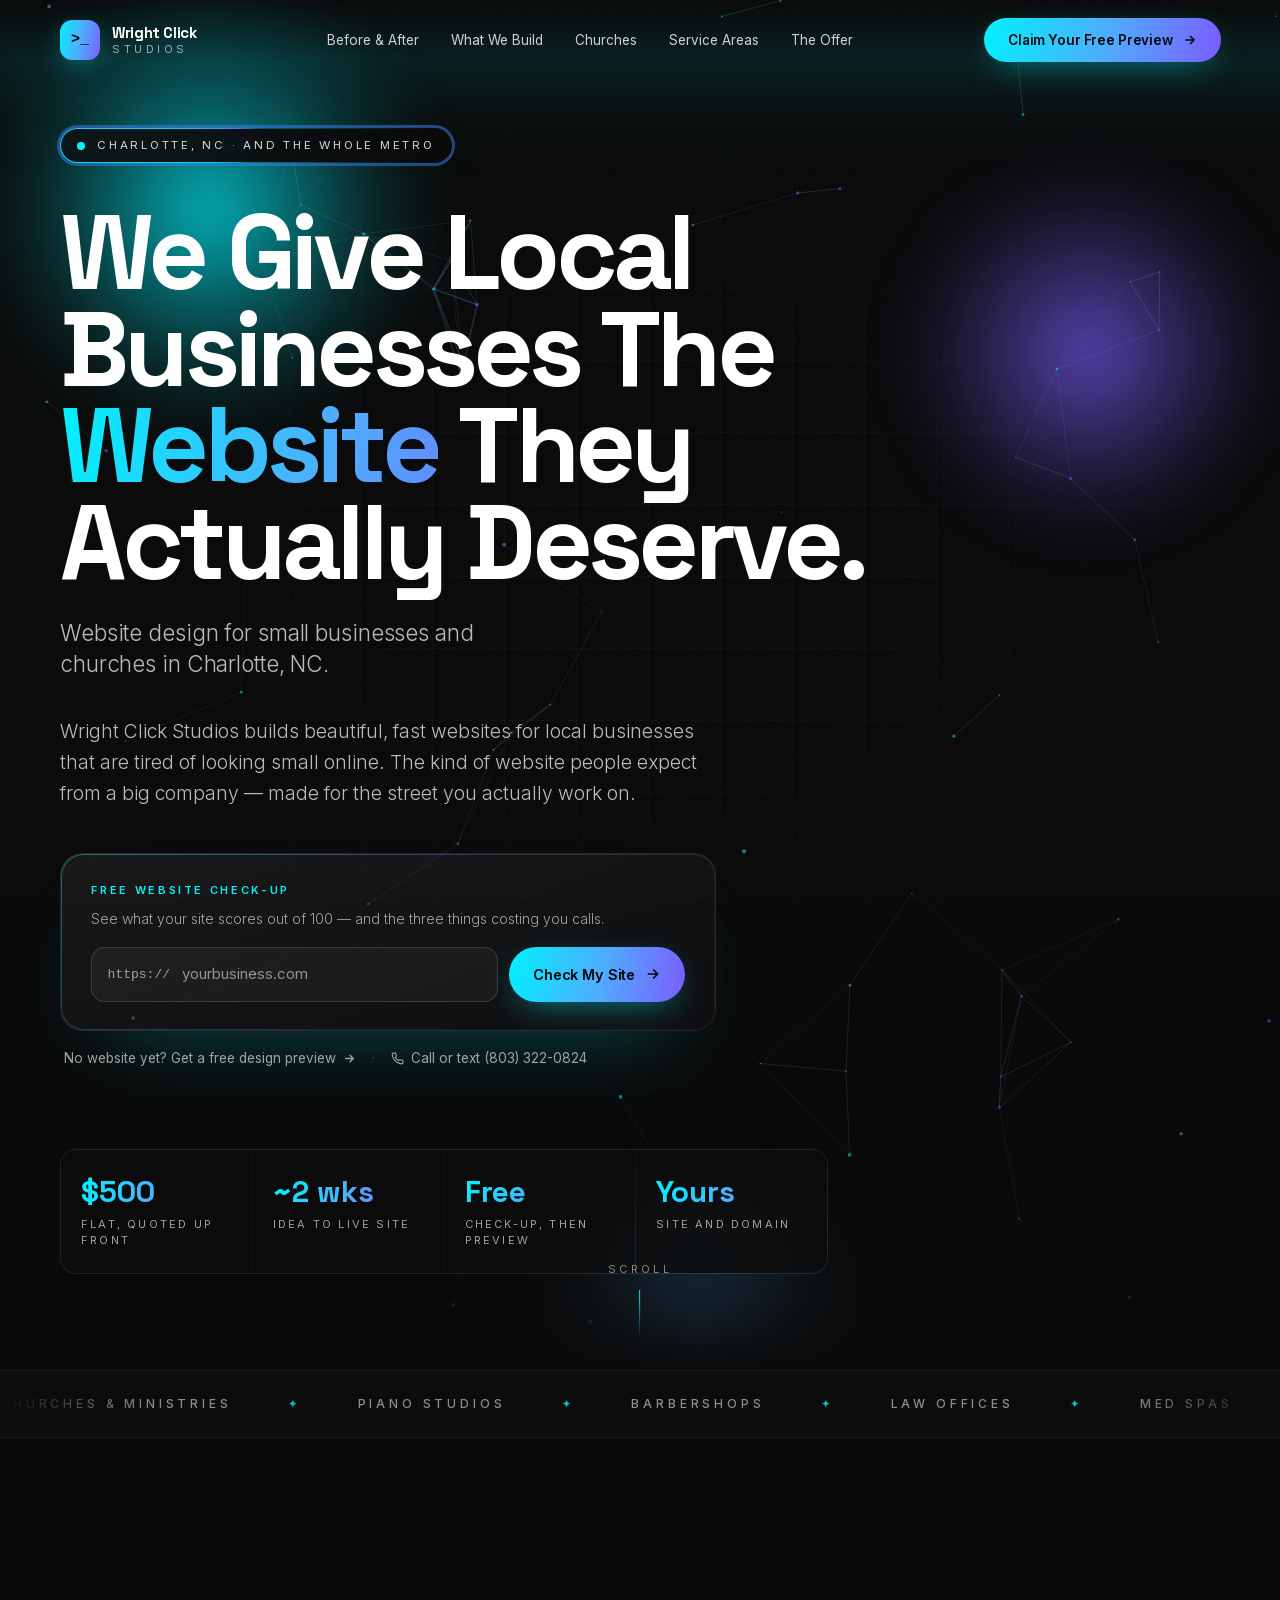
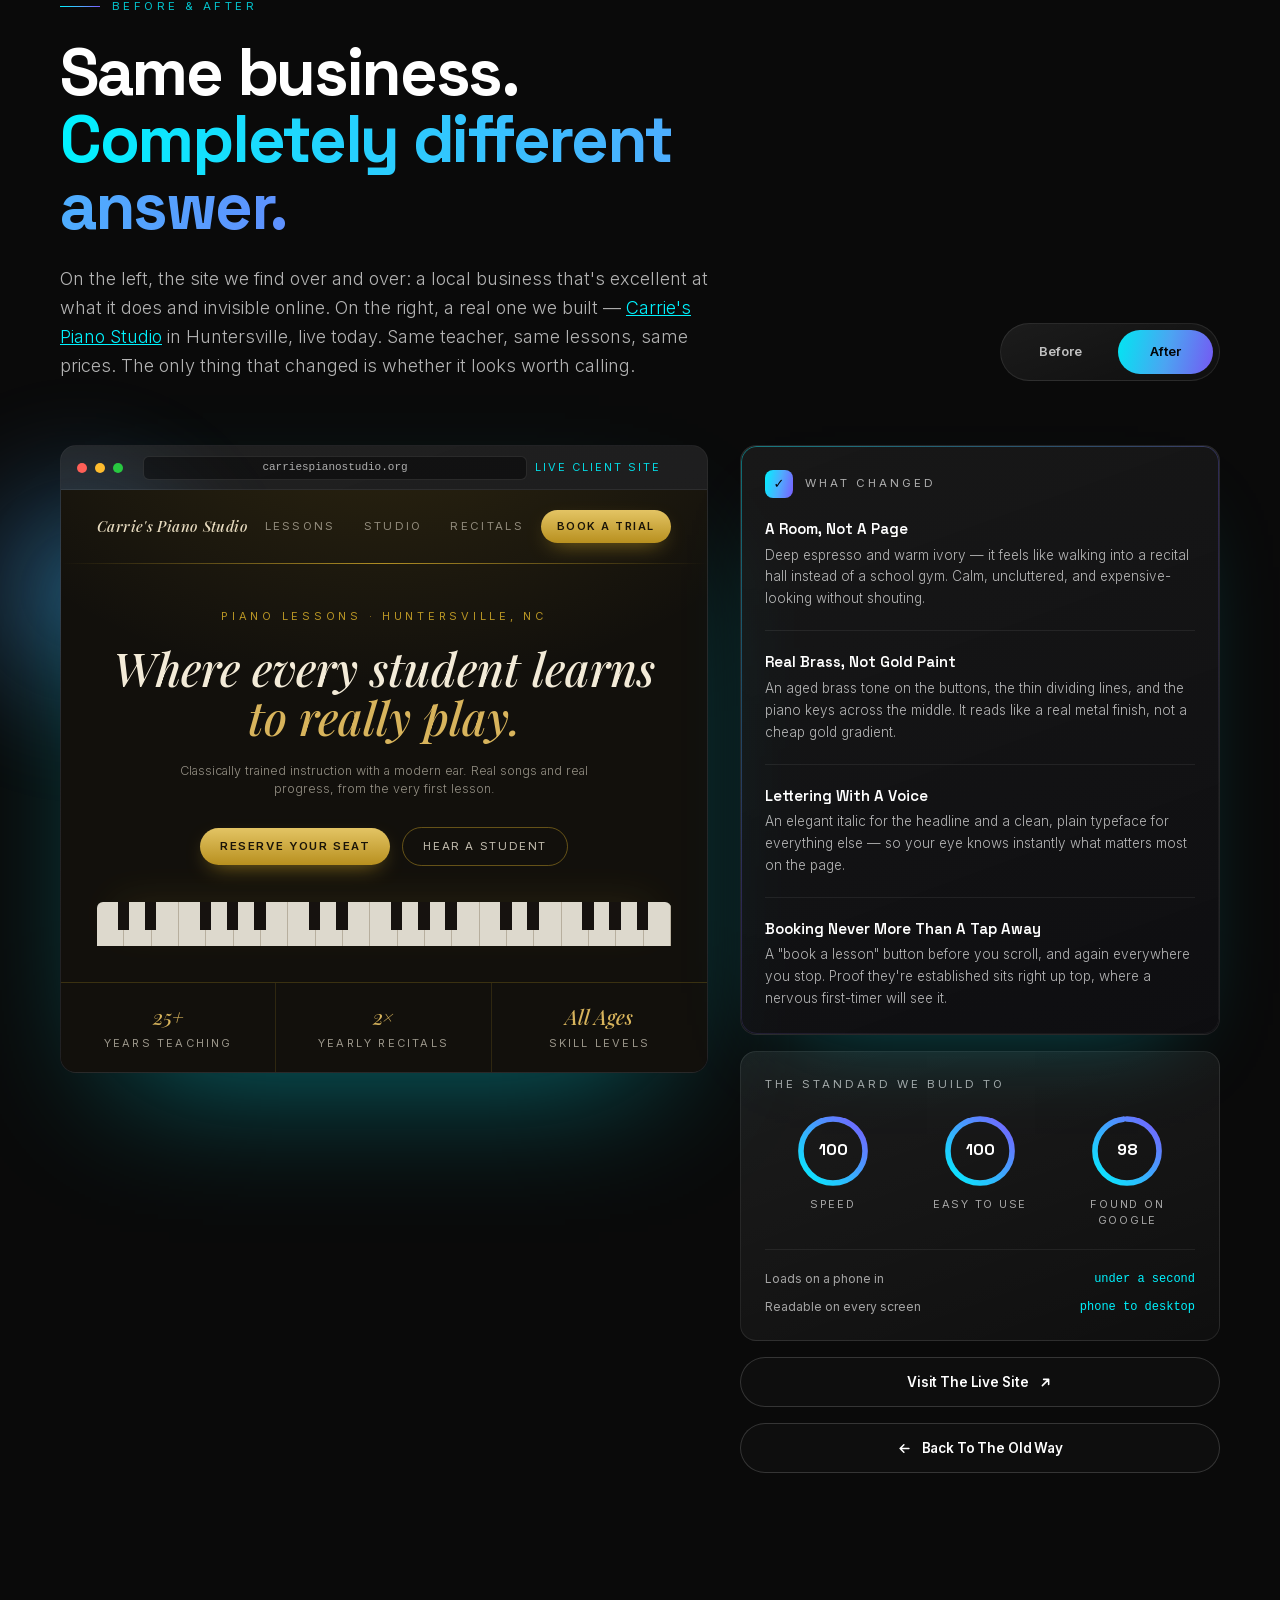
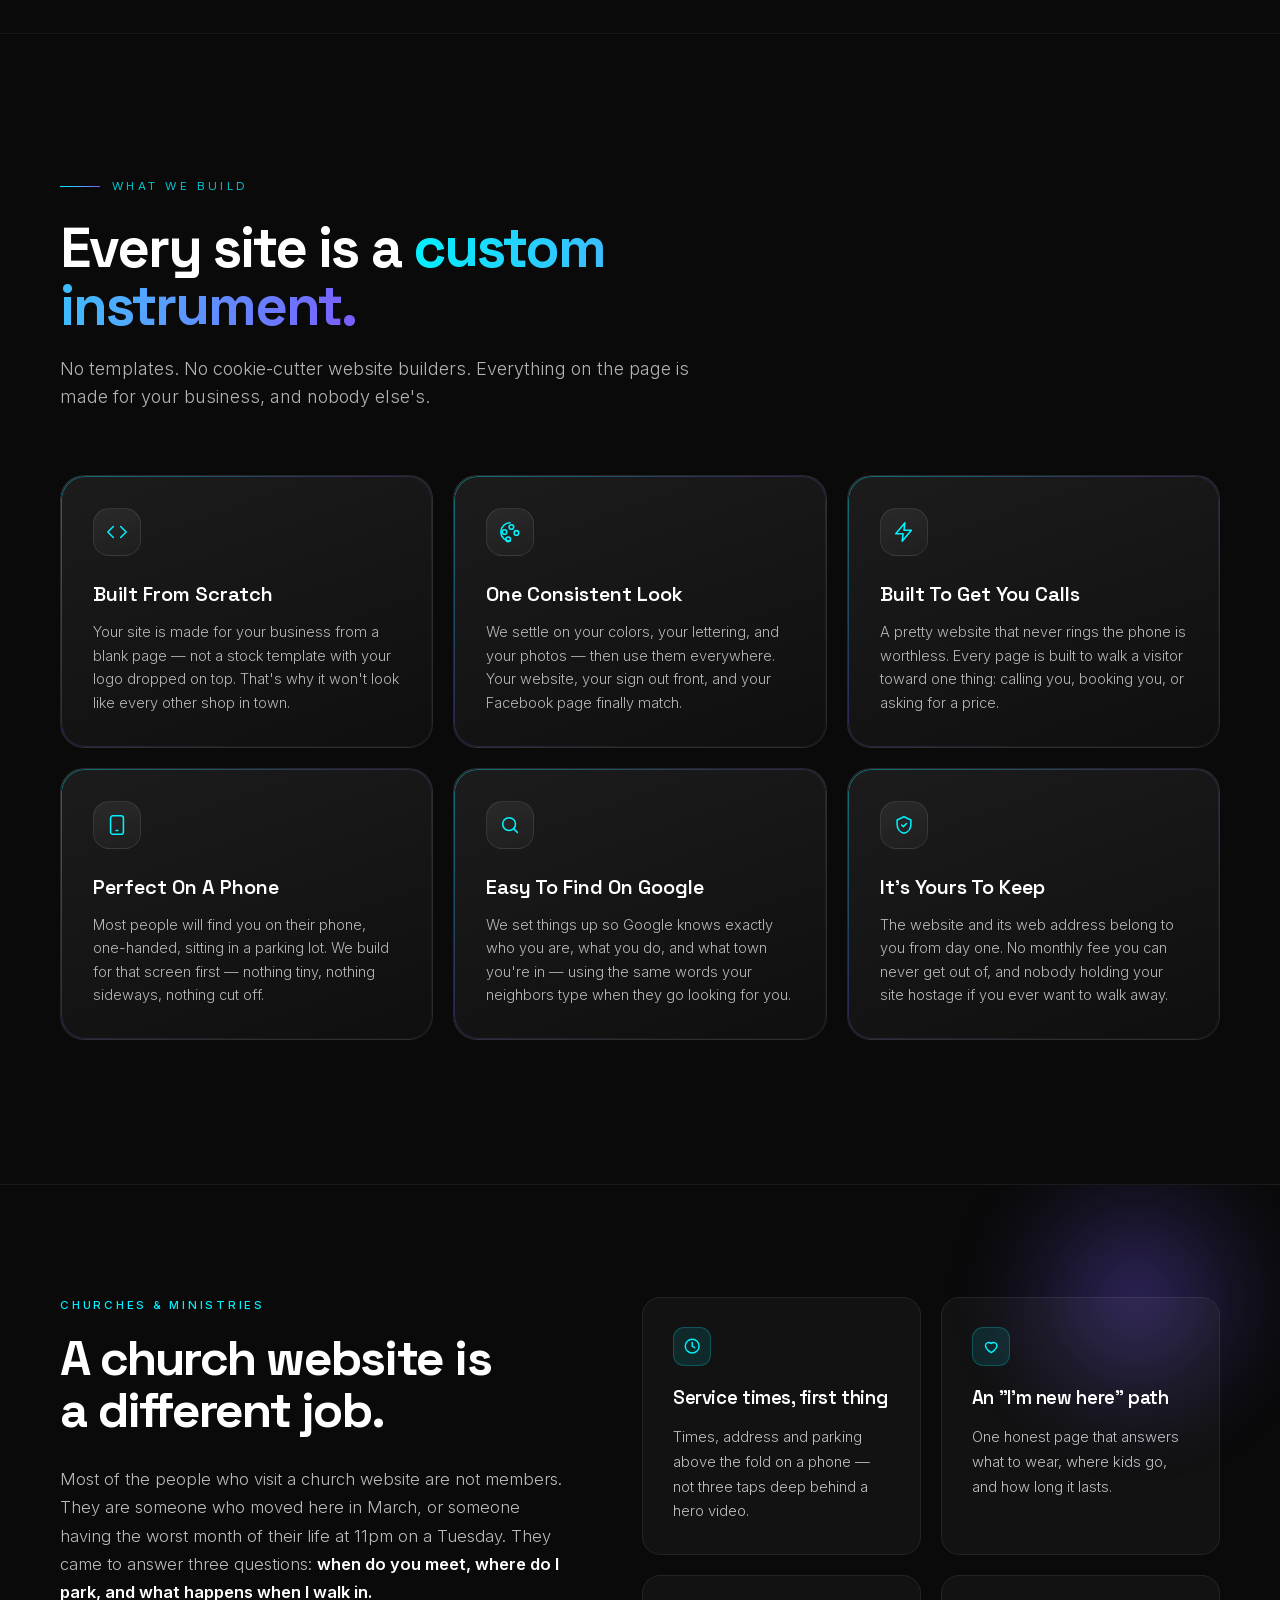
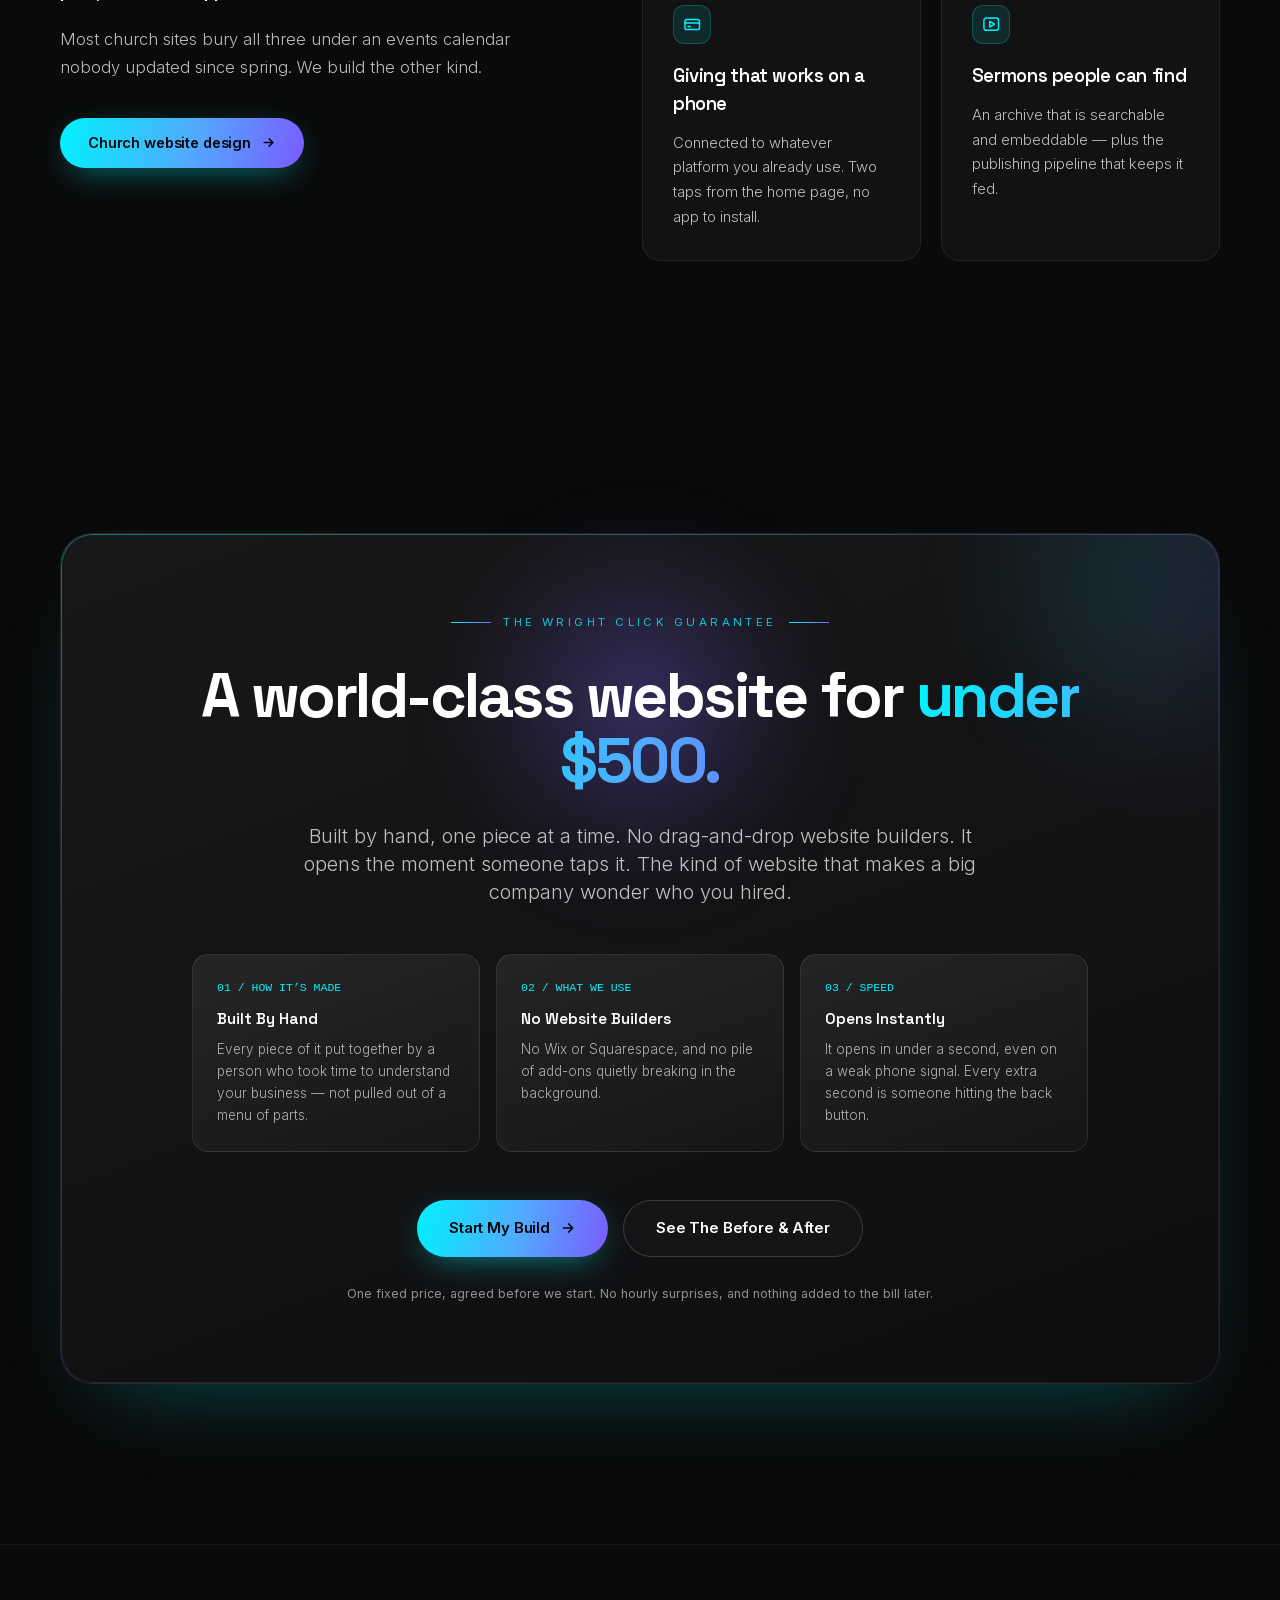
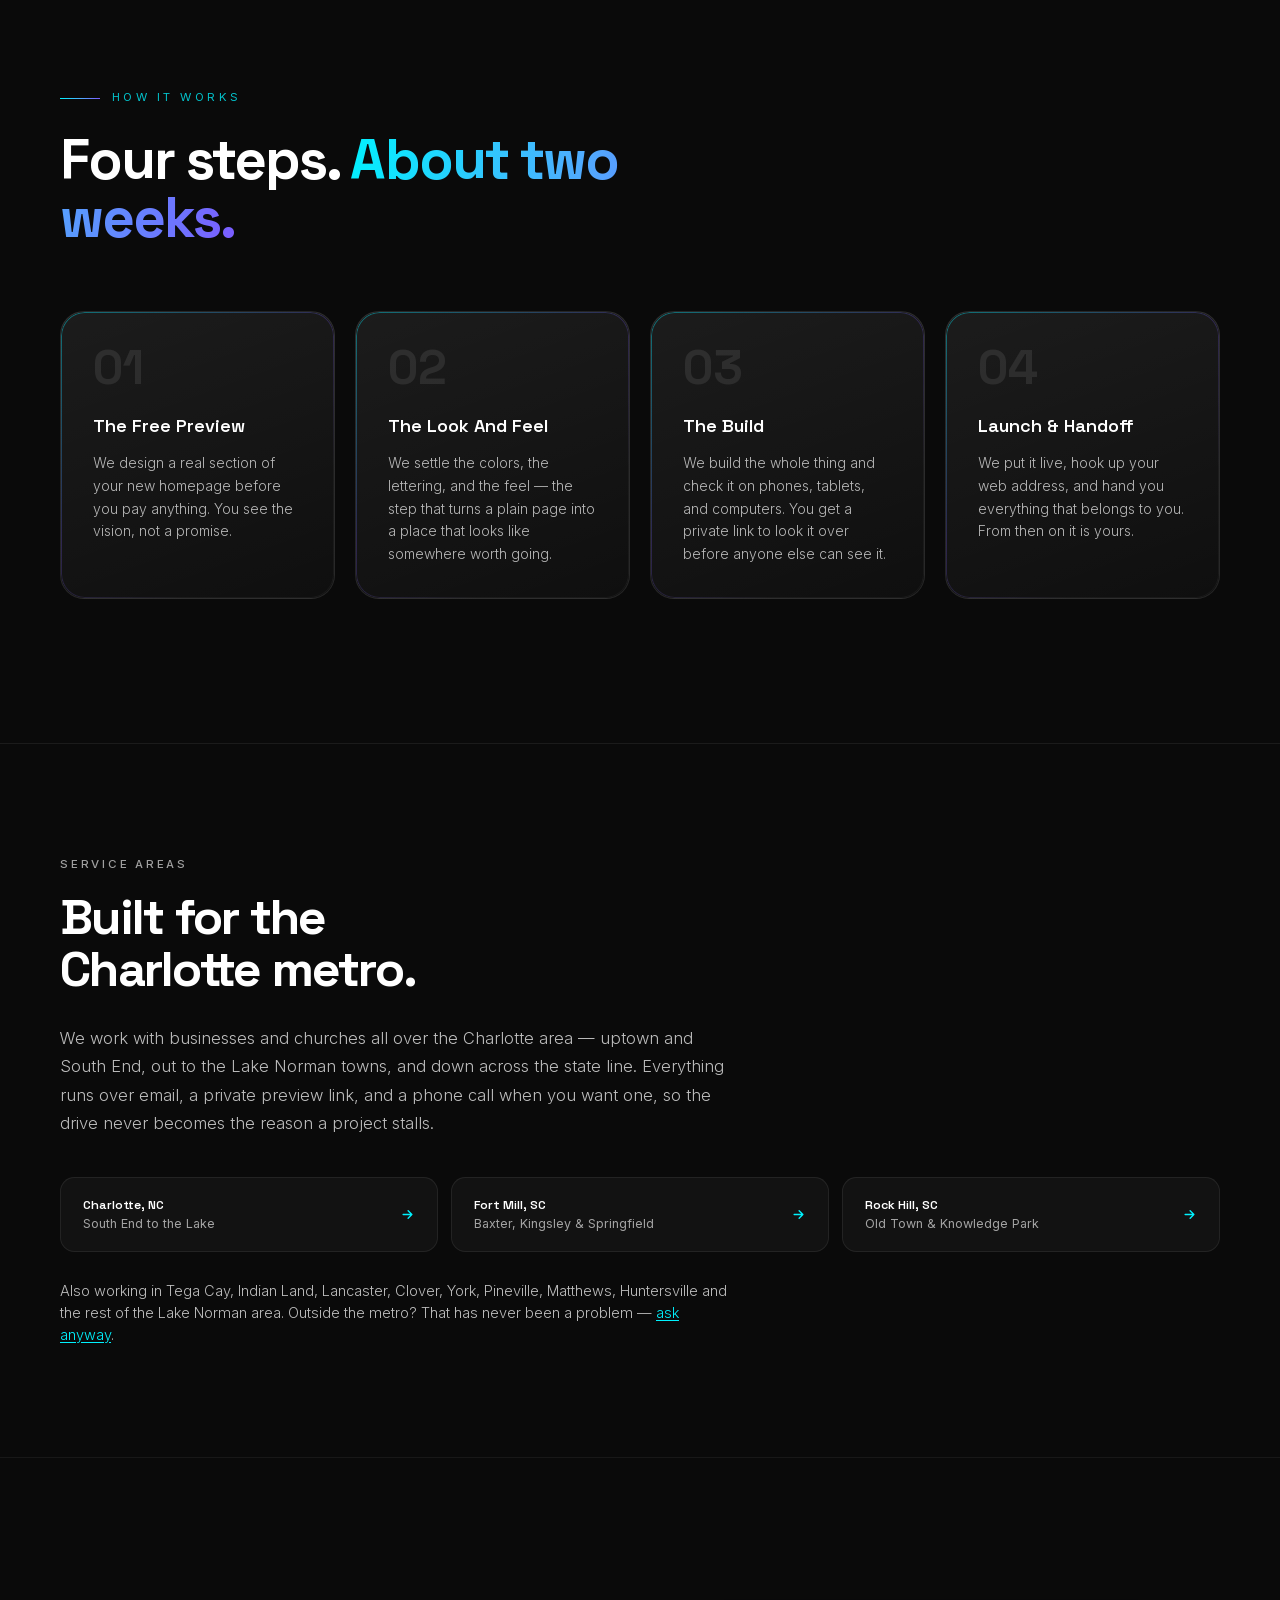
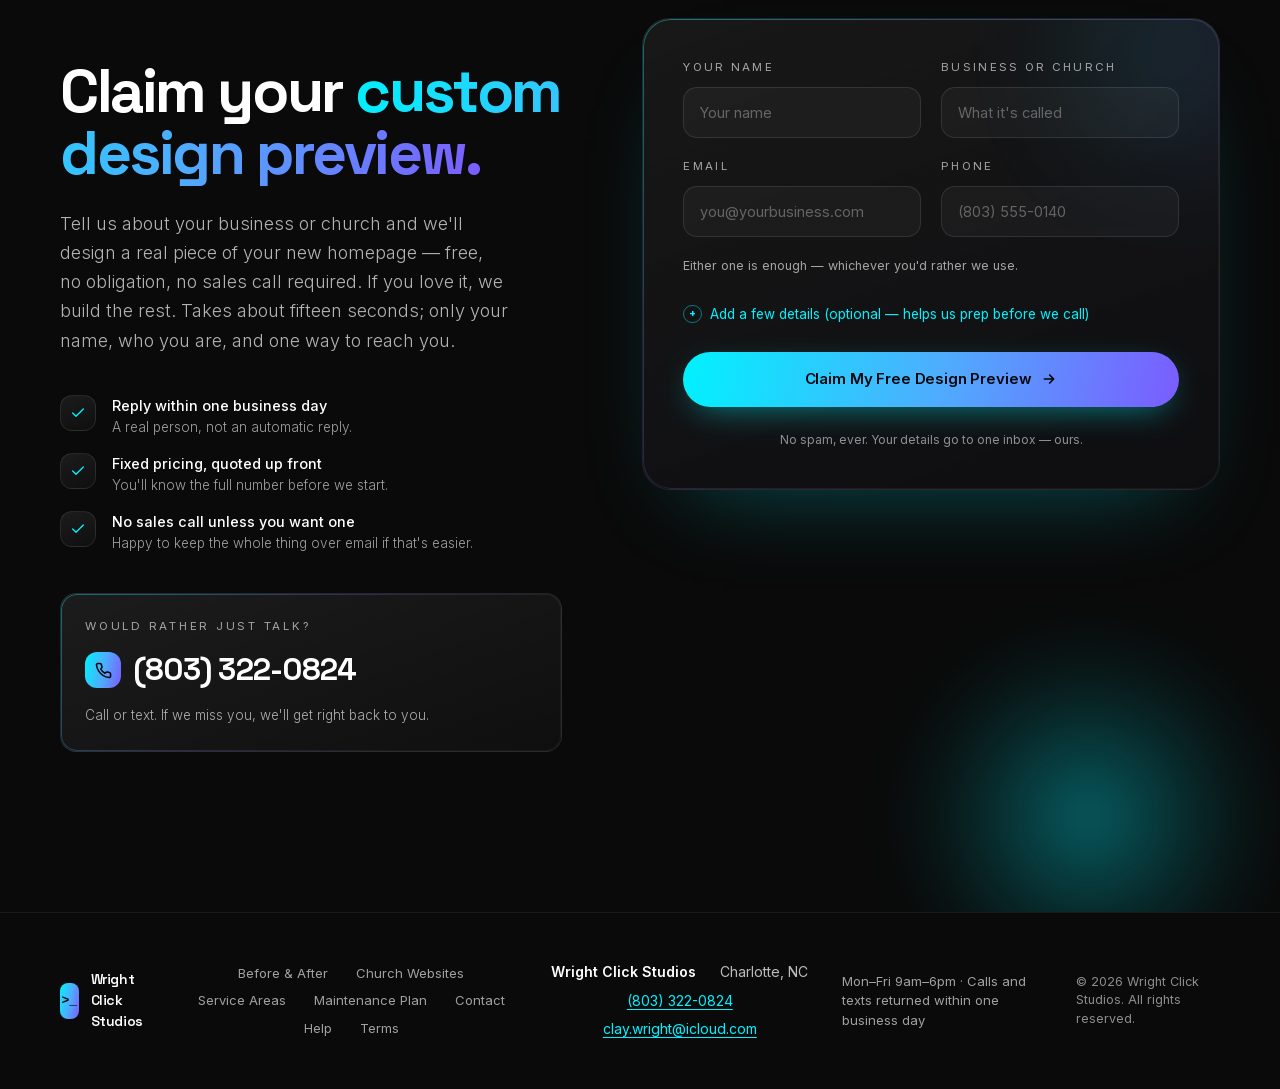
==== commit 780eb3a2: "Add website maintenance plan page Optional $129/month care plan (hosting, security, backups, uptime " ====
--- a/index.html
+++ b/index.html
@@ -1275,6 +1275,7 @@
         <a href="/#work" class="hover:text-white transition-colors duration-300">Before &amp; After</a>
         <a href="/church-website-design.html" class="hover:text-white transition-colors duration-300">Church Websites</a>
         <a href="/#areas" class="hover:text-white transition-colors duration-300">Service Areas</a>
+        <a href="/maintenance-plan.html" class="hover:text-white transition-colors duration-300">Maintenance Plan</a>
         <a href="/#contact" class="hover:text-white transition-colors duration-300">Contact</a>
         <a href="/help.html" class="hover:text-white transition-colors duration-300">Help</a>
         <a href="/terms.html" class="hover:text-white transition-colors duration-300">Terms</a>
